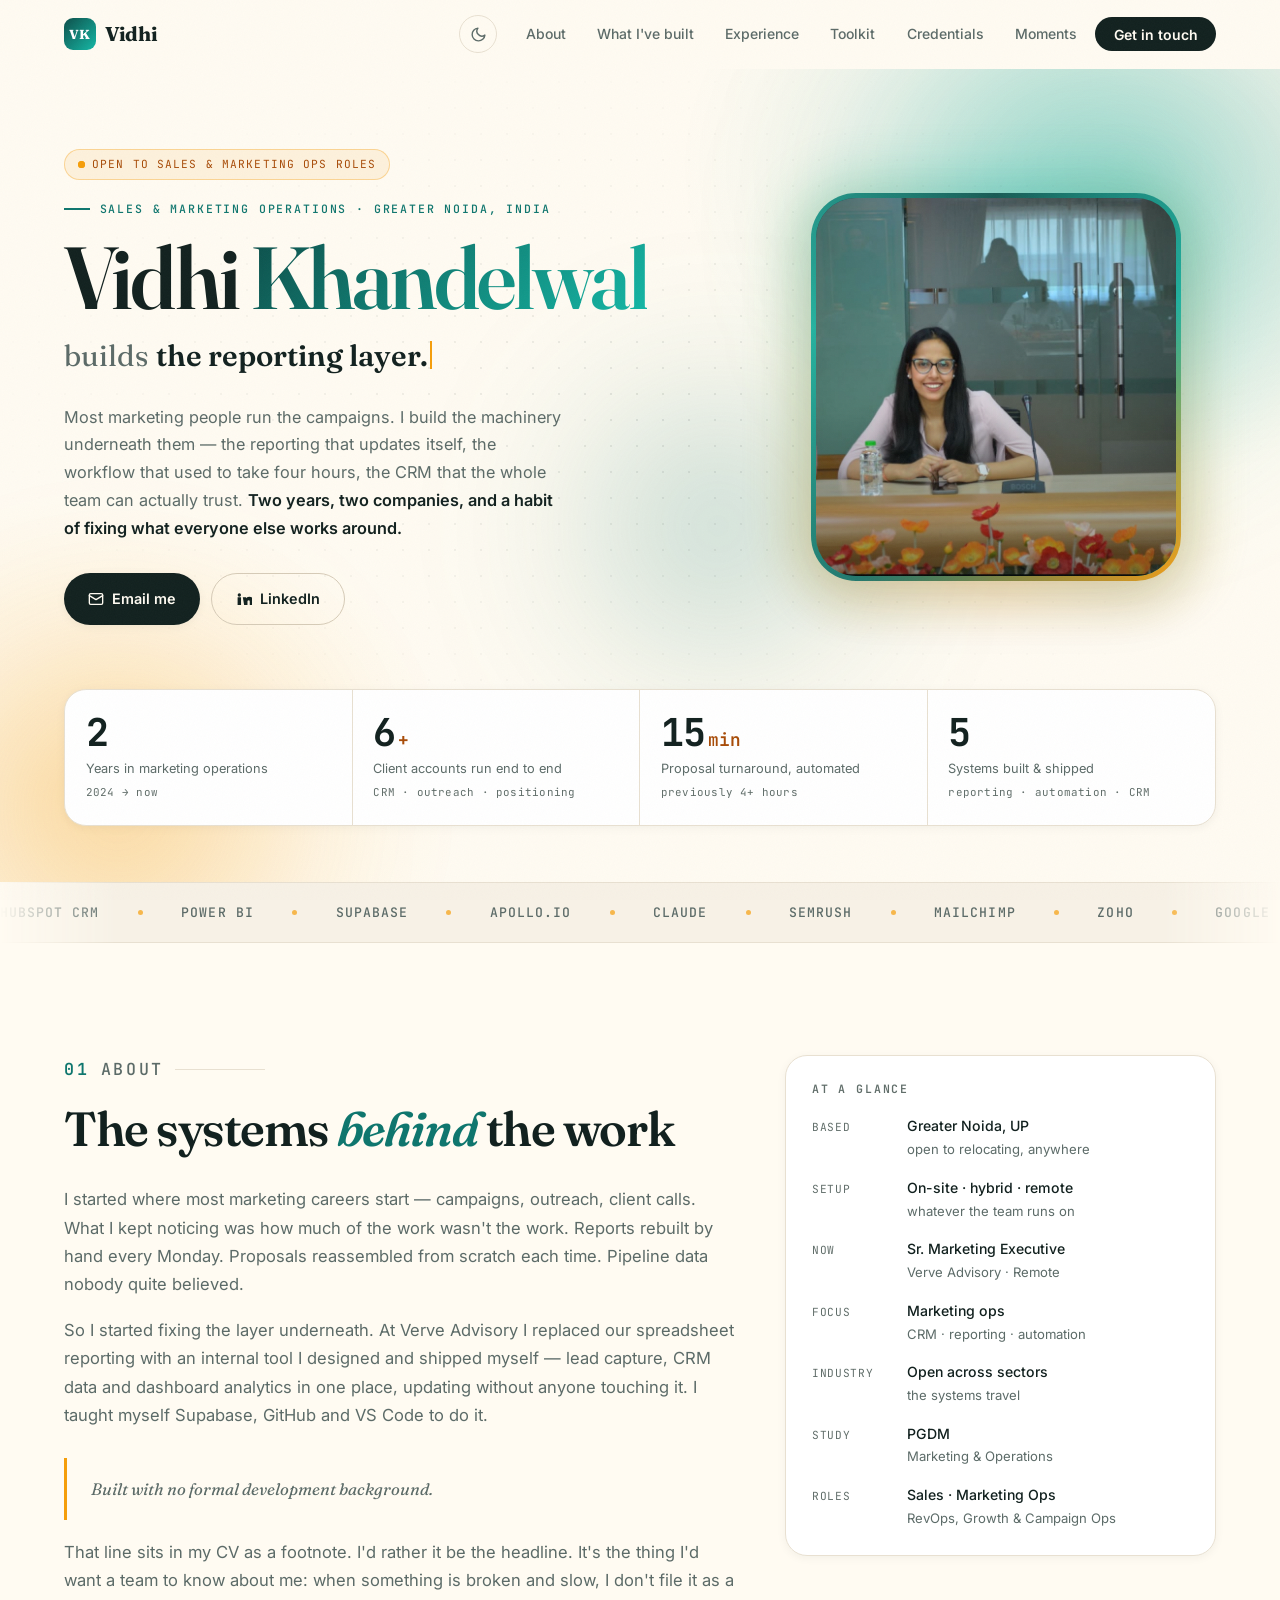
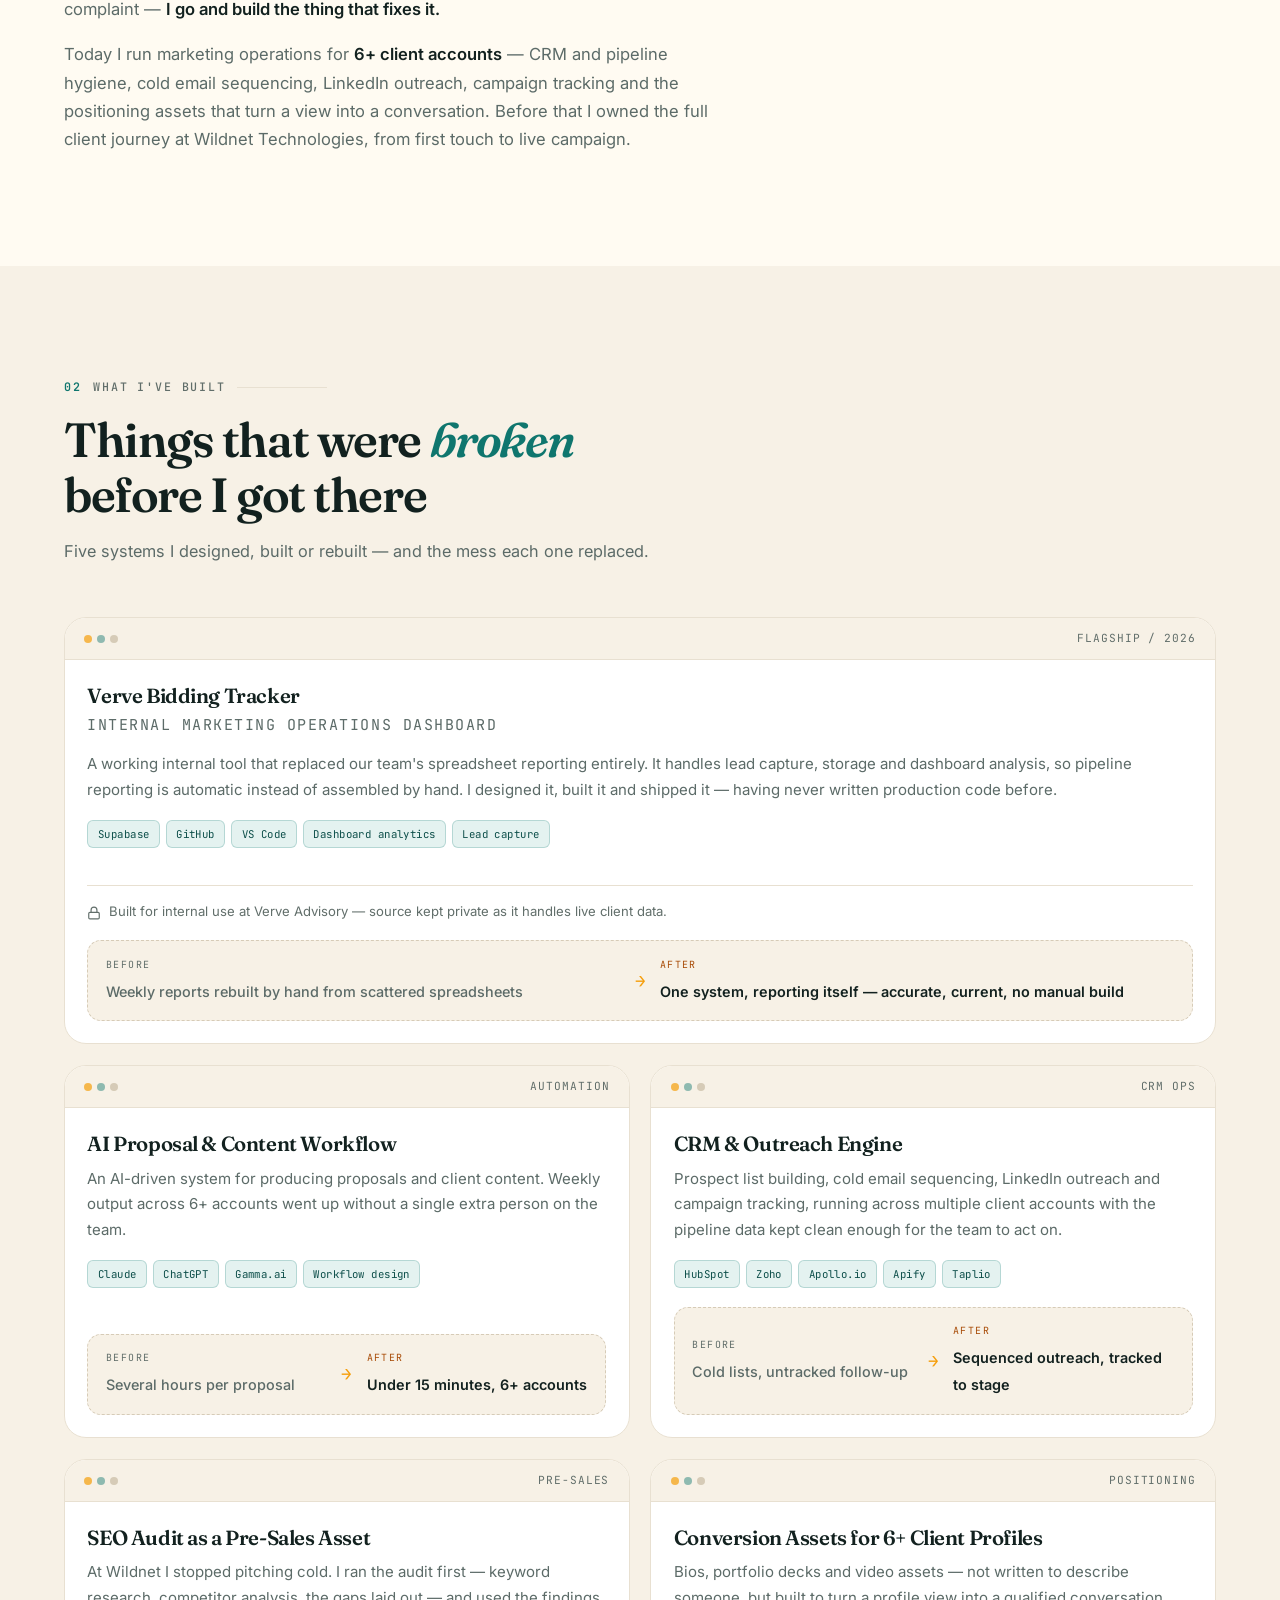
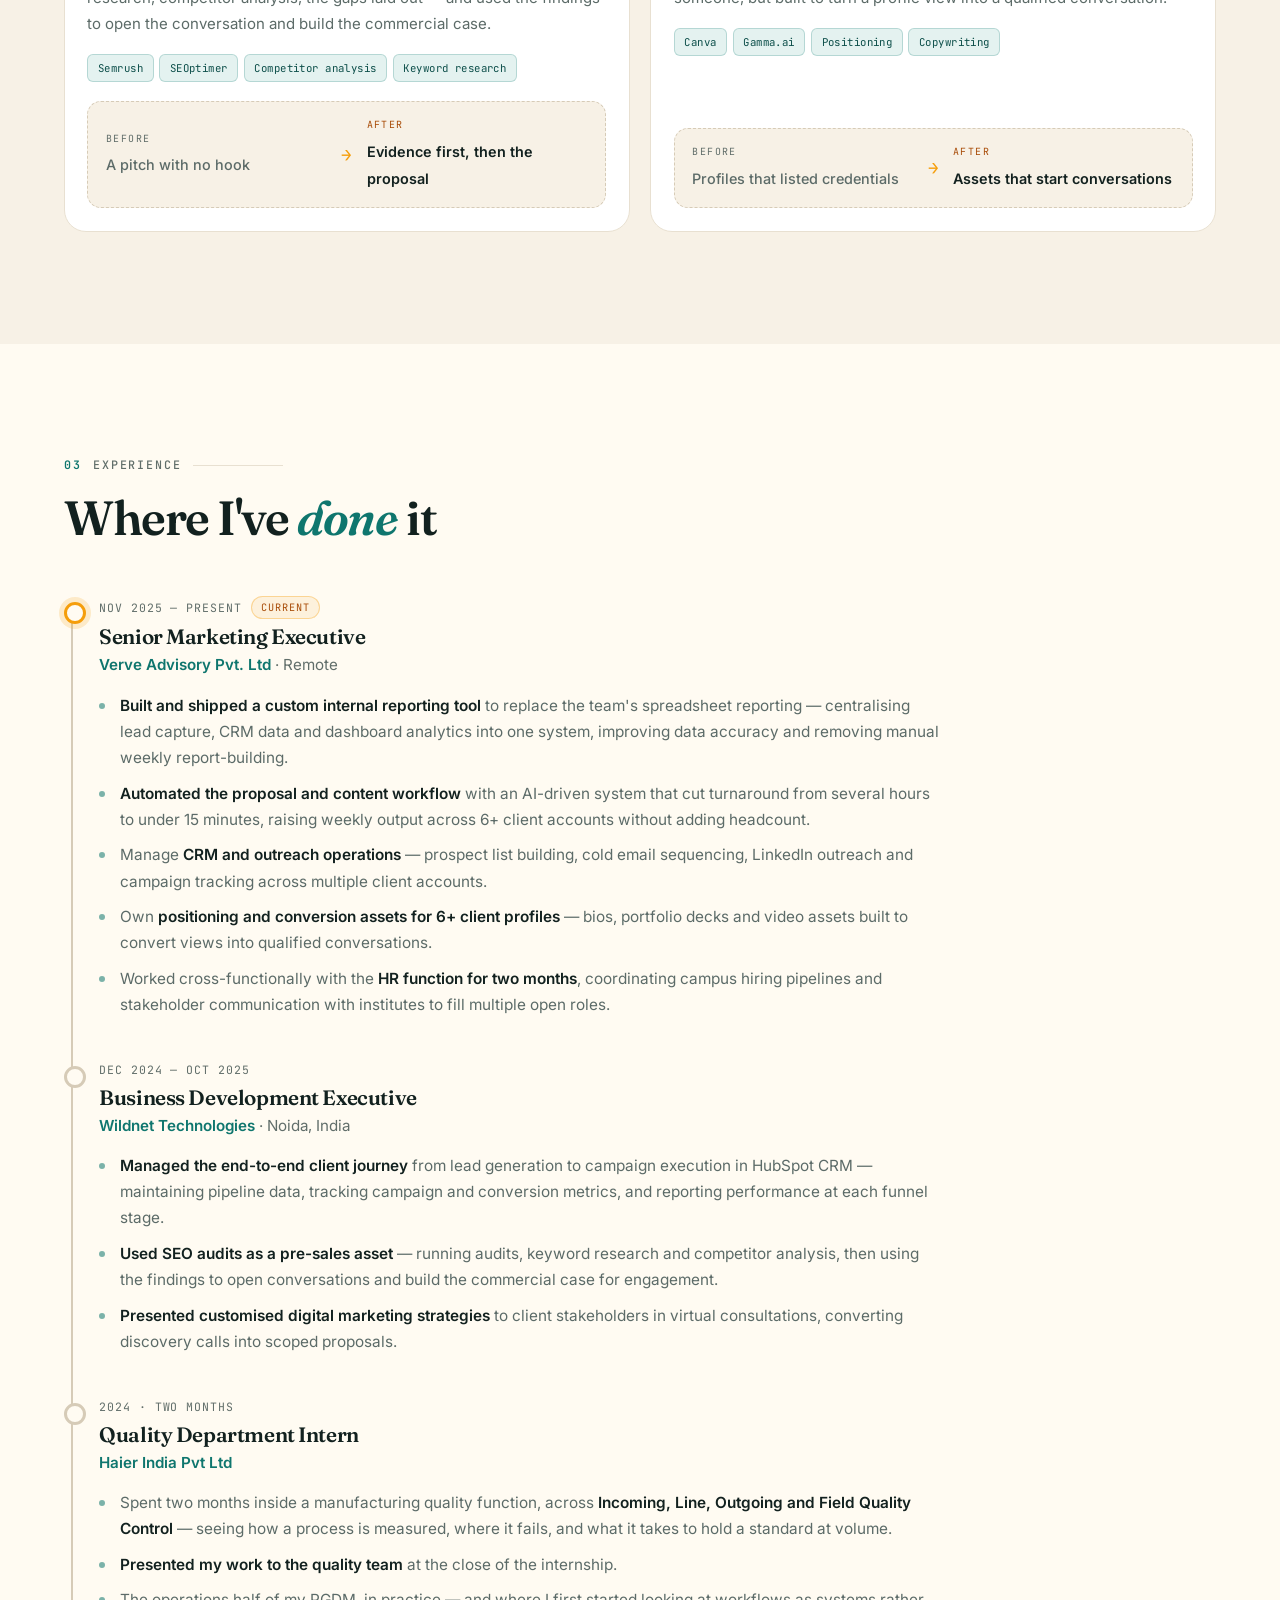
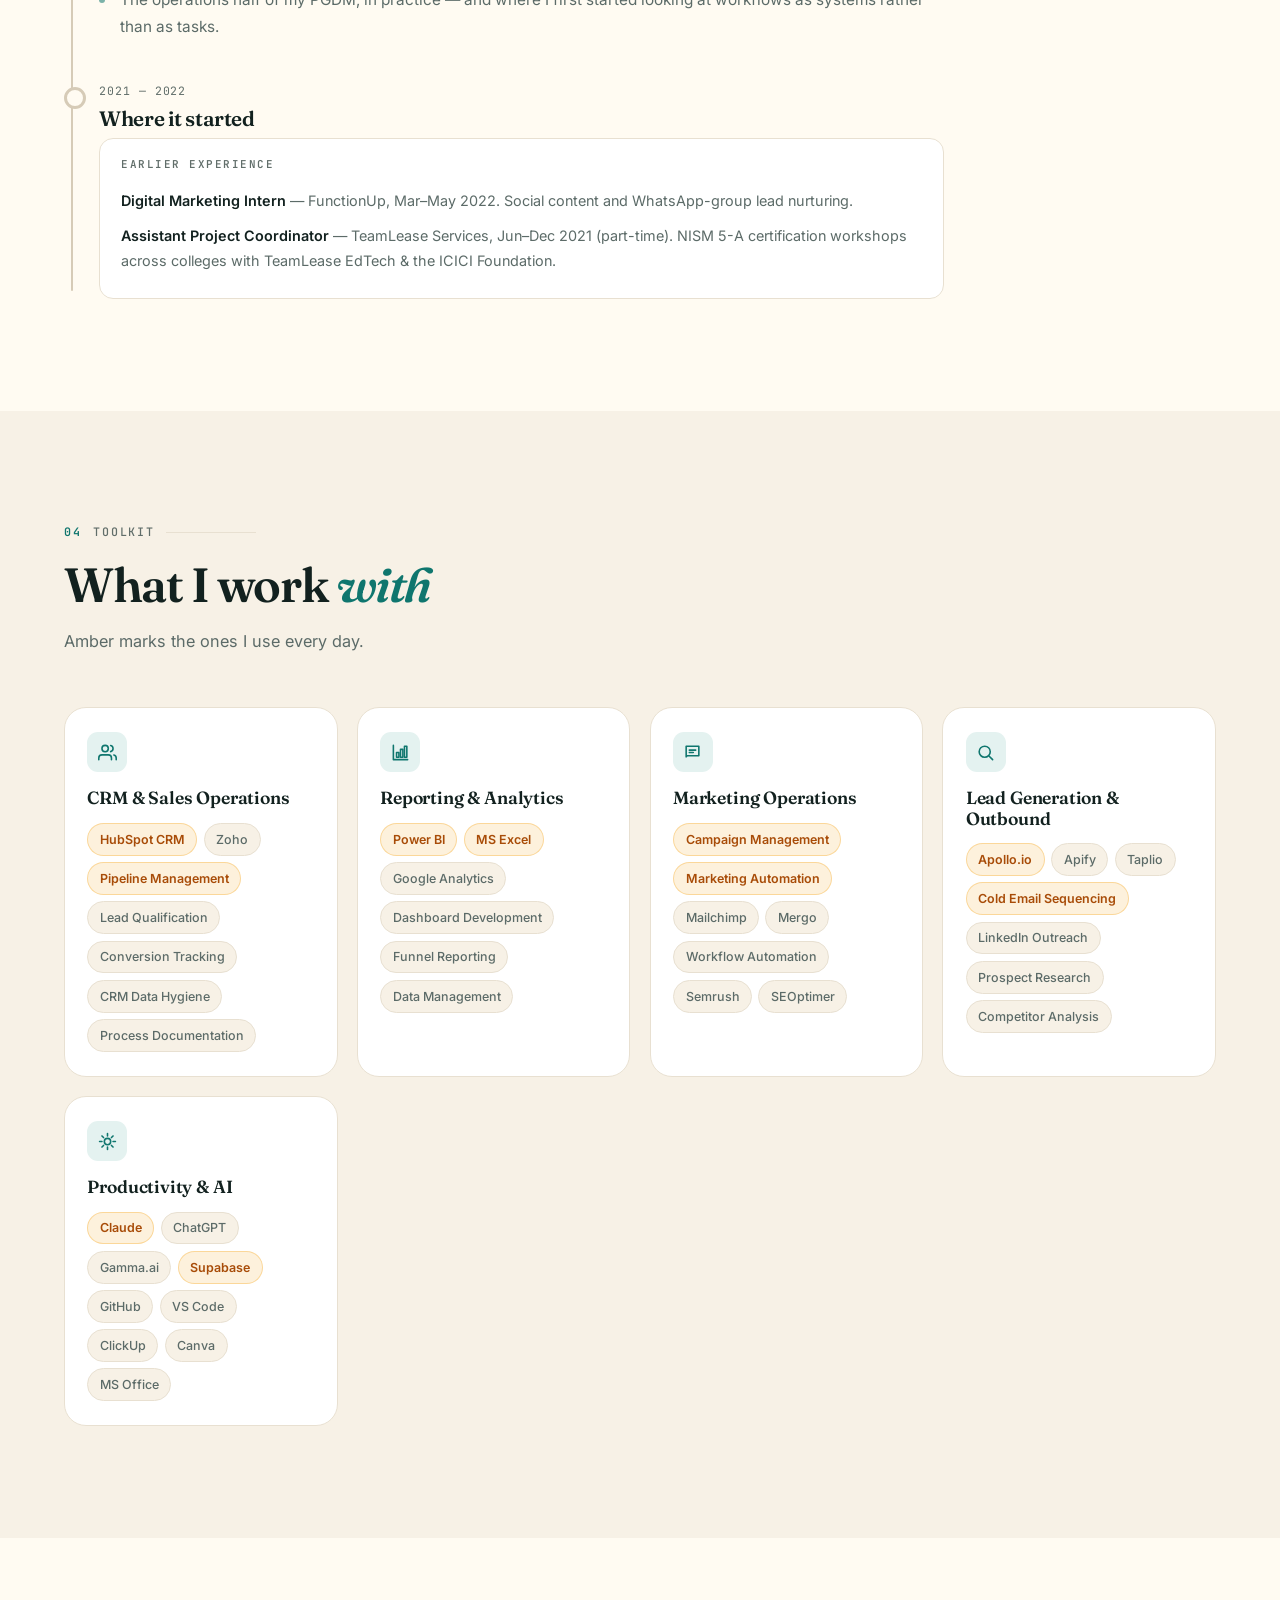
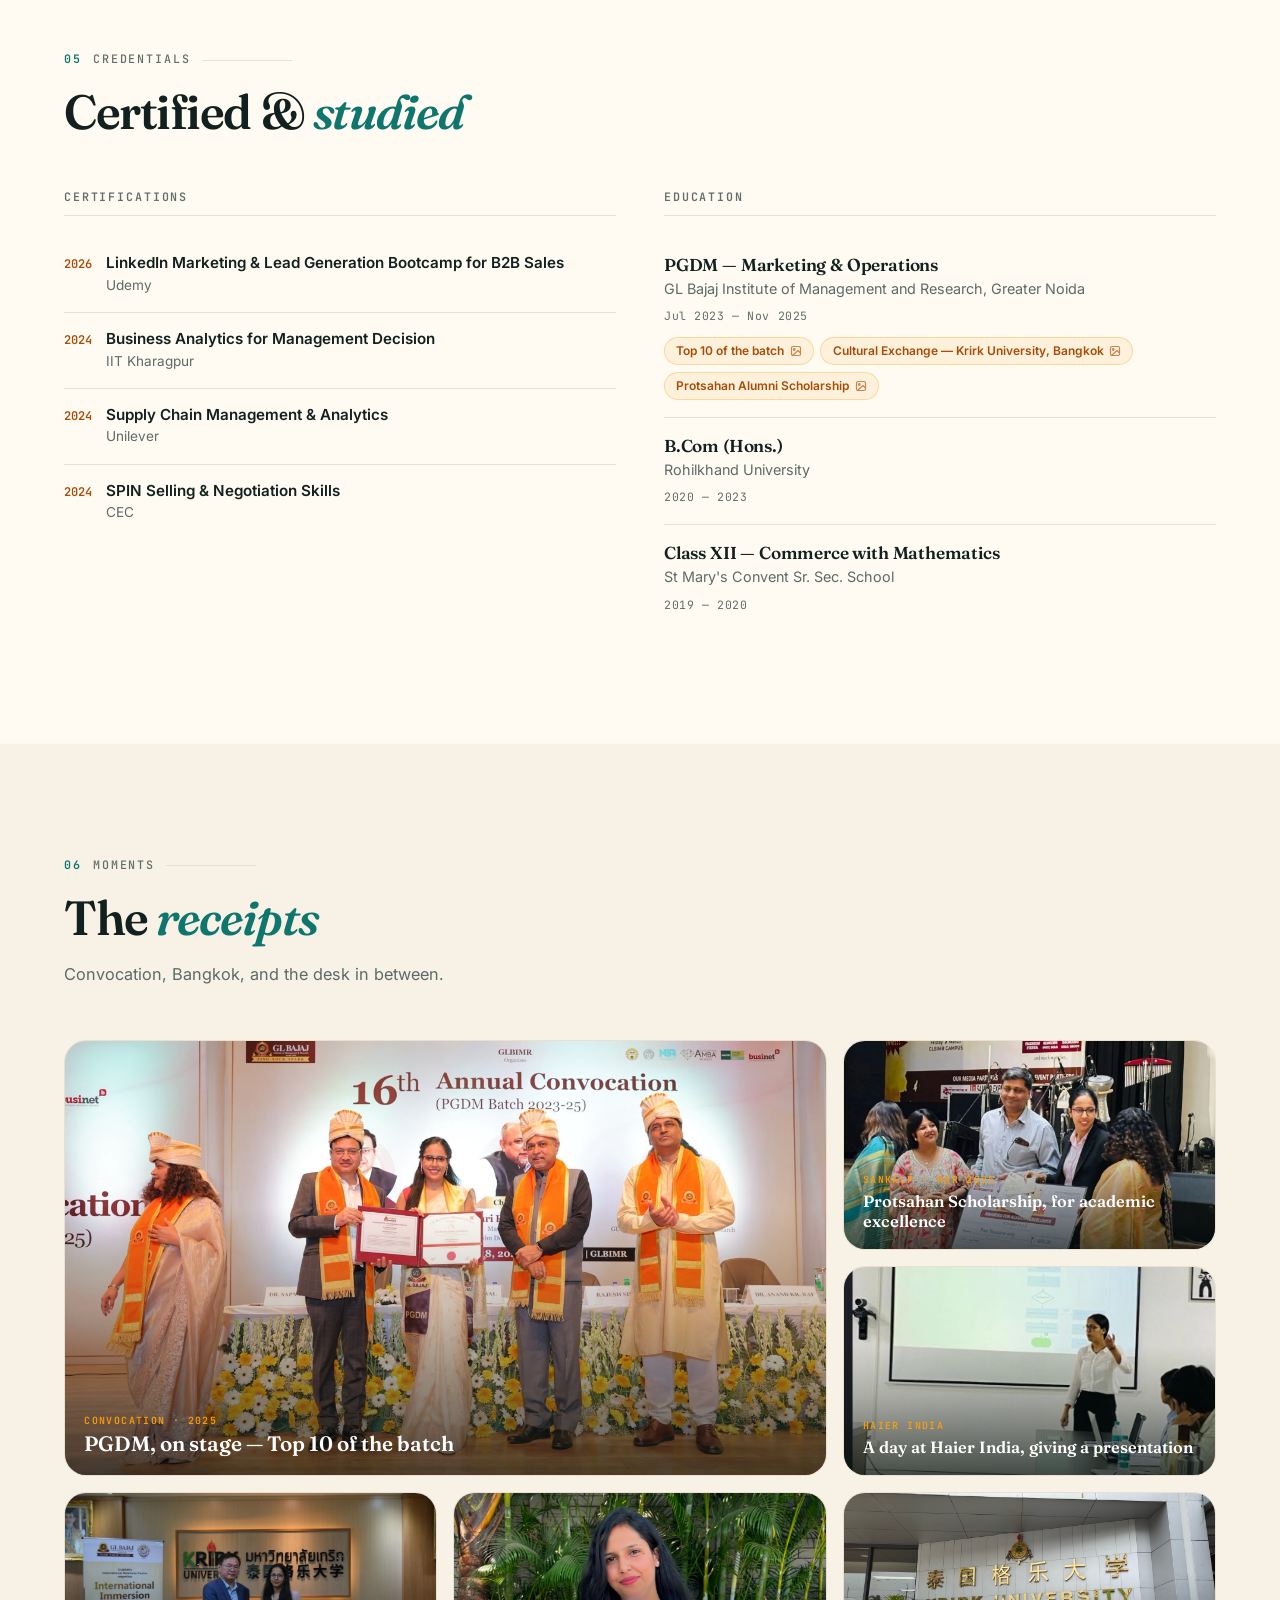
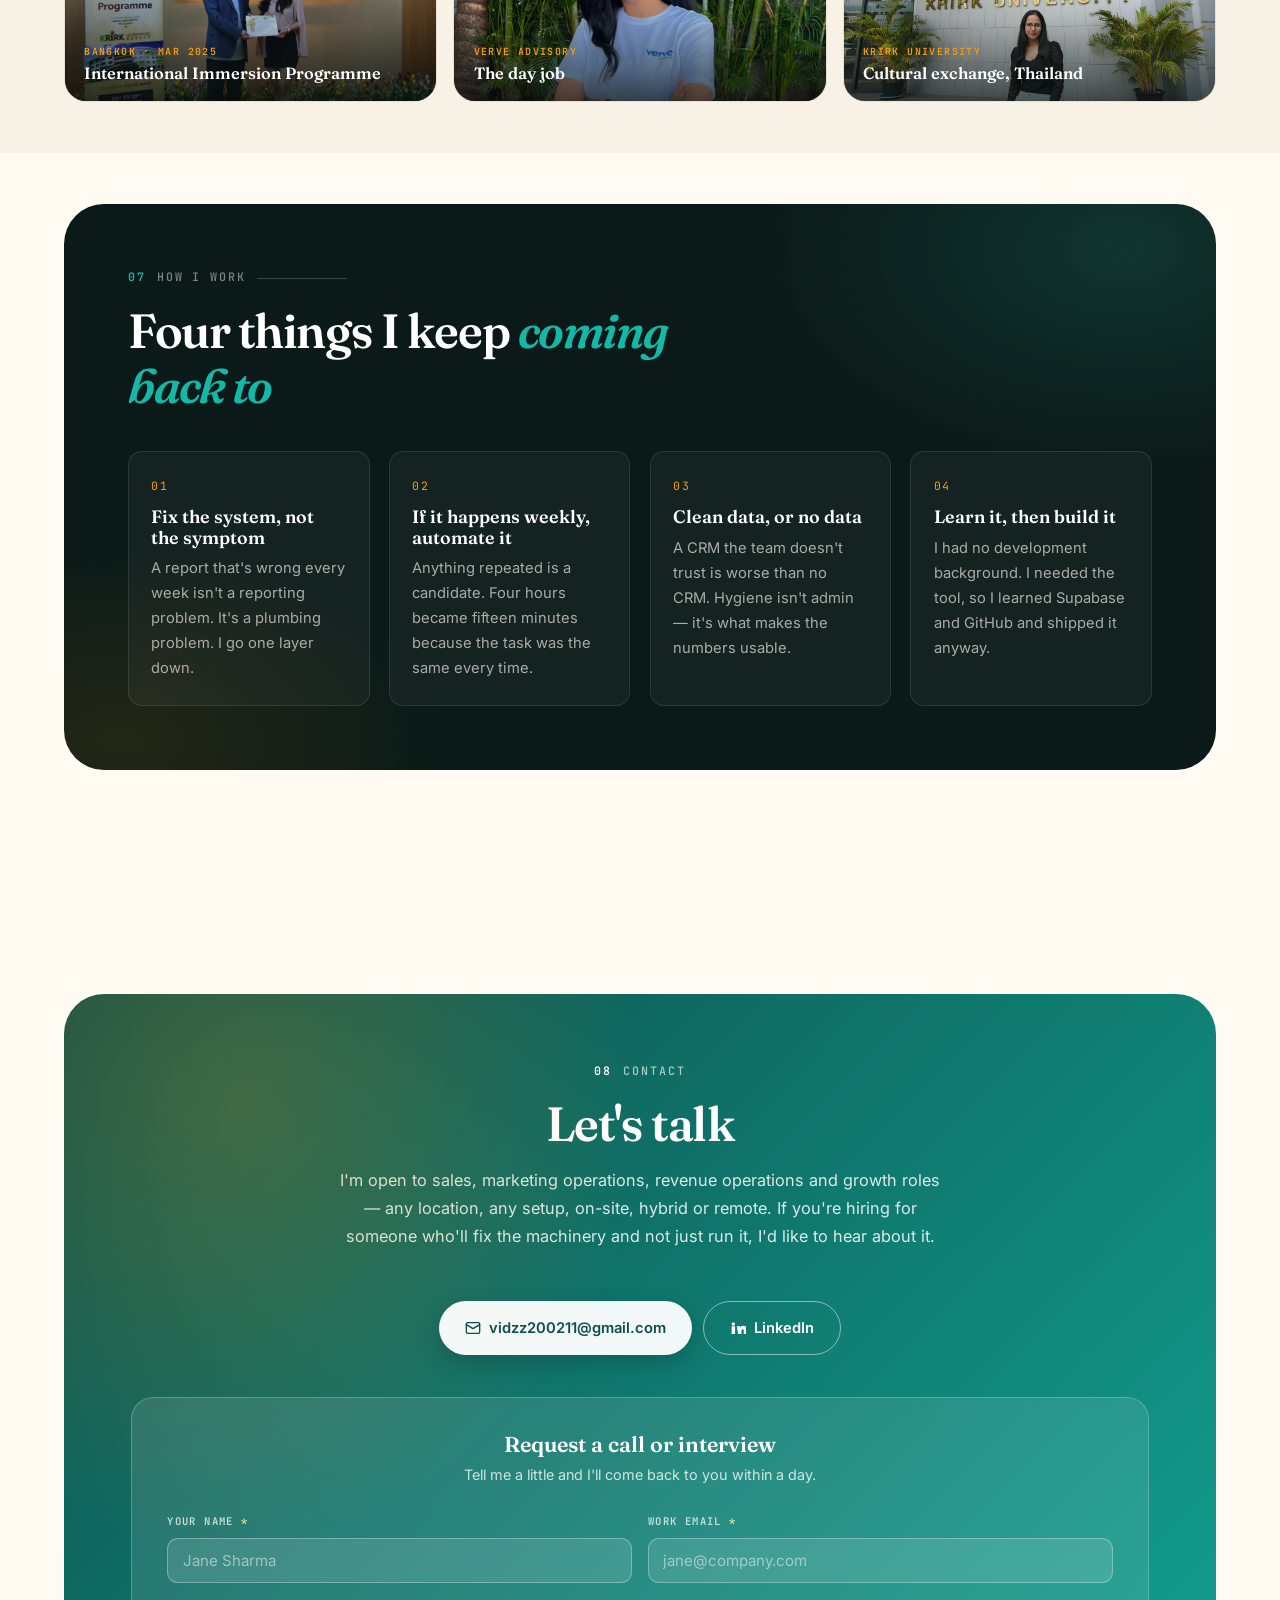
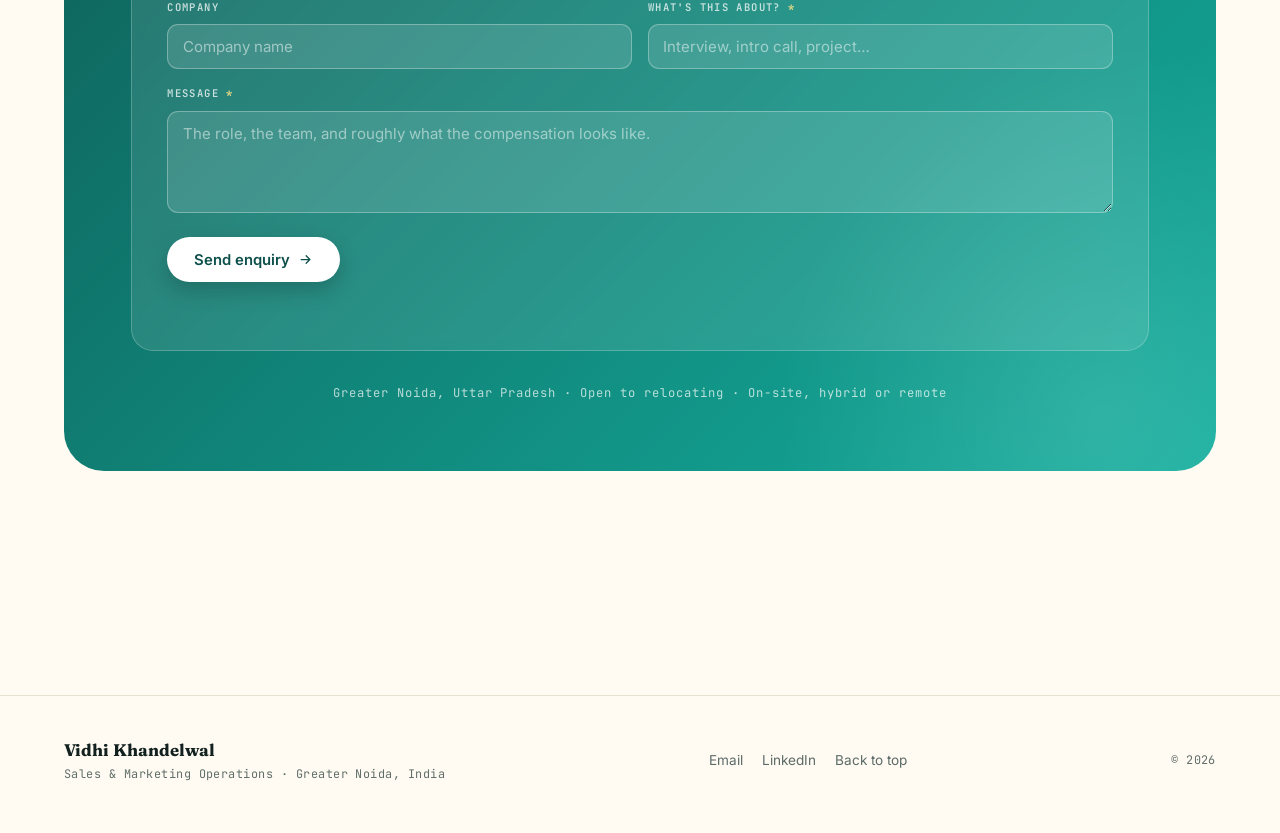
==== portfolio.html @ 78748830 "Add social share card for LinkedIn previews" ====
<!DOCTYPE html>
<html lang="en">
<head>
<meta charset="UTF-8">
<meta name="viewport" content="width=device-width, initial-scale=1.0">
<title>Vidhi Khandelwal — Sales &amp; Marketing Operations</title>
<meta name="description" content="Vidhi Khandelwal — sales and marketing operations professional building the reporting, automation and CRM systems behind B2B revenue teams. Senior Marketing Executive at Verve Advisory.">
<meta name="author" content="Vidhi Khandelwal">

<meta property="og:type" content="profile">
<meta property="og:title" content="Vidhi Khandelwal — Sales &amp; Marketing Operations">
<meta property="og:description" content="I build the systems behind the marketing — reporting infrastructure, workflow automation and CRM operations for B2B teams.">
<meta property="og:image" content="https://digitalprofilevidhikhandelwal.vercel.app/photos/og-image.jpg">
<meta property="og:image:width" content="1200">
<meta property="og:image:height" content="630">
<meta property="og:url" content="https://digitalprofilevidhikhandelwal.vercel.app/portfolio.html">
<meta property="og:site_name" content="Vidhi Khandelwal">
<meta name="twitter:card" content="summary_large_image">

<link rel="icon" href="data:image/svg+xml,%3Csvg xmlns='http://www.w3.org/2000/svg' viewBox='0 0 64 64'%3E%3Cdefs%3E%3ClinearGradient id='g' x1='0' y1='0' x2='1' y2='1'%3E%3Cstop offset='0' stop-color='%230d4f4a'/%3E%3Cstop offset='1' stop-color='%2314b8a6'/%3E%3C/linearGradient%3E%3C/defs%3E%3Crect width='64' height='64' rx='14' fill='url(%23g)'/%3E%3Ctext x='32' y='43' font-family='Georgia,serif' font-size='30' font-weight='bold' fill='white' text-anchor='middle'%3EVK%3C/text%3E%3C/svg%3E">

<link rel="preconnect" href="https://fonts.googleapis.com">
<link rel="preconnect" href="https://fonts.gstatic.com" crossorigin>
<link href="https://fonts.googleapis.com/css2?family=Fraunces:ital,opsz,wght@0,9..144,400;0,9..144,500;0,9..144,600;0,9..144,700;1,9..144,400;1,9..144,600&family=Inter:wght@400;500;600;700&family=JetBrains+Mono:wght@400;500;600;700&display=swap" rel="stylesheet">
<link rel="stylesheet" href="styles.css">

<script type="application/ld+json">
{
  "@context": "https://schema.org",
  "@type": "Person",
  "name": "Vidhi Khandelwal",
  "jobTitle": "Senior Marketing Executive",
  "email": "mailto:vidzz200211@gmail.com",
  "url": "https://www.linkedin.com/in/vidhi-khandelwal-pgdm",
  "sameAs": ["https://www.linkedin.com/in/vidhi-khandelwal-pgdm"],
  "worksFor": { "@type": "Organization", "name": "Verve Advisory Pvt. Ltd" },
  "description": "Marketing operations professional building reporting infrastructure, workflow automation and CRM systems for B2B marketing teams.",
  "address": {
    "@type": "PostalAddress",
    "addressLocality": "Greater Noida",
    "addressRegion": "Uttar Pradesh",
    "addressCountry": "IN"
  },
  "alumniOf": [
    { "@type": "CollegeOrUniversity", "name": "GL Bajaj Institute of Management and Research" },
    { "@type": "CollegeOrUniversity", "name": "Rohilkhand University" }
  ],
  "knowsAbout": ["Sales Operations","Marketing Operations","CRM Management","HubSpot","Pipeline Management","Marketing Automation","Power BI","Lead Generation","B2B Marketing","Campaign Management"]
}
</script>
</head>

<body>

<script>
  /* Set the theme before first paint so there's no flash.
     No saved choice: follow the device, or go dark after sunset. */
  (function () {
    try {
      var t = localStorage.getItem("theme");
      var h = new Date().getHours();
      if (t === "dark" || (!t && (matchMedia("(prefers-color-scheme: dark)").matches || h >= 19 || h < 6))) {
        document.documentElement.classList.add("dark");
      }
    } catch (e) {}
  })();
</script>

<a class="skip-link" href="#main">Skip to content</a>

<div class="loader" id="loader">
  <div class="loader-inner">
    <div class="loader-mark">VK</div>
    <div class="loader-bar"><span></span></div>
  </div>
</div>

<div class="progress" id="progress" aria-hidden="true"></div>

<!-- ============================ NAV ============================ -->
<header class="site-header" id="top">
  <nav class="nav container" aria-label="Main">
    <a href="#top" class="nav-brand">
      <span class="mark">VK</span>
      <span class="name">Vidhi</span>
    </a>

    <button class="theme-toggle" type="button" id="themeToggle" aria-label="Switch colour theme">
      <svg class="icon-moon" viewBox="0 0 24 24" fill="none" stroke="currentColor" stroke-width="2" stroke-linecap="round" stroke-linejoin="round" aria-hidden="true"><path d="M21 12.8A9 9 0 1 1 11.2 3a7 7 0 0 0 9.8 9.8z"/></svg>
      <svg class="icon-sun" viewBox="0 0 24 24" fill="none" stroke="currentColor" stroke-width="2" stroke-linecap="round" aria-hidden="true"><circle cx="12" cy="12" r="4"/><path d="M12 2v2M12 20v2M4.9 4.9l1.4 1.4M17.7 17.7l1.4 1.4M2 12h2M20 12h2M4.9 19.1l1.4-1.4M17.7 6.3l1.4-1.4"/></svg>
    </button>

    <button class="nav-toggle" id="navToggle" aria-label="Toggle menu" aria-expanded="false" aria-controls="navLinks">
      <span></span><span></span><span></span>
    </button>

    <ul class="nav-links" id="navLinks">
      <li><a href="#about">About</a></li>
      <li><a href="#systems">What I've built</a></li>
      <li><a href="#experience">Experience</a></li>
      <li><a href="#toolkit">Toolkit</a></li>
      <li><a href="#proof">Credentials</a></li>
      <li><a href="#moments">Moments</a></li>
      <li><a href="#contact" class="nav-cta">Get in touch</a></li>
    </ul>
  </nav>
</header>

<main id="main">

  <!-- ============================ HERO ============================ -->
  <section class="hero">
    <div class="hero-fx" aria-hidden="true">
      <span class="orb orb-1"></span>
      <span class="orb orb-2"></span>
      <span class="orb orb-3"></span>
    </div>
    <div class="container">
      <div class="hero-grid">

        <div class="hero-text">
          <span class="status-dot"><i></i> Open to sales &amp; marketing ops roles</span>
          <p class="eyebrow">Sales &amp; Marketing Operations · Greater Noida, India</p>

          <h1><span class="w">Vidhi</span> <em class="w">Khandelwal</em></h1>

          <p class="hero-typeline">
            builds <span class="typed" id="typed"></span><span class="caret" aria-hidden="true"></span>
          </p>

          <p class="hero-blurb">
            Most marketing people run the campaigns. I build the machinery underneath them —
            the reporting that updates itself, the workflow that used to take four hours,
            the CRM that the whole team can actually trust. <strong>Two years, two companies,
            and a habit of fixing what everyone else works around.</strong>
          </p>

          <div class="hero-actions">
            <a class="btn btn-primary" href="mailto:vidzz200211@gmail.com">
              <svg viewBox="0 0 24 24" fill="none" stroke="currentColor" stroke-width="2" stroke-linecap="round" stroke-linejoin="round" aria-hidden="true"><rect x="2" y="4" width="20" height="16" rx="2"/><path d="m22 7-10 6L2 7"/></svg>
              Email me
            </a>
            <a class="btn btn-ghost" href="https://www.linkedin.com/in/vidhi-khandelwal-pgdm" target="_blank" rel="noopener">
              <svg viewBox="0 0 24 24" fill="currentColor" aria-hidden="true"><path d="M4.98 3.5a2.5 2.5 0 1 1 0 5 2.5 2.5 0 0 1 0-5zM2.4 21h5.16V9.4H2.4zM10.2 9.4H15v1.6h.07c.67-1.2 2.3-2.46 4.73-2.46 5.06 0 6 3.1 6 7.14V21h-5.15v-4.7c0-1.12-.02-2.56-1.6-2.56-1.6 0-1.85 1.22-1.85 2.48V21H12.2z"/></svg>
              LinkedIn
            </a>
          </div>
        </div>

        <figure class="hero-figure">
          <div class="hero-photo">
            <img src="photos/boardroom.jpg" alt="Vidhi Khandelwal" width="779" height="779" fetchpriority="high">
          </div>


        </figure>

      </div>

      <!-- Metric strip -->
      <div class="metrics reveal">
        <div class="metric">
          <div class="m-val"><span class="count" data-count="2">0</span></div>
          <div class="m-lab">Years in marketing operations</div>
          <div class="m-note">2024 → now</div>
        </div>
        <div class="metric">
          <div class="m-val"><span class="count" data-count="6">0</span><span class="suffix">+</span></div>
          <div class="m-lab">Client accounts run end to end</div>
          <div class="m-note">CRM · outreach · positioning</div>
        </div>
        <div class="metric">
          <div class="m-val"><span class="count" data-count="15">0</span><span class="suffix">min</span></div>
          <div class="m-lab">Proposal turnaround, automated</div>
          <div class="m-note">previously 4+ hours</div>
        </div>
        <div class="metric">
          <div class="m-val"><span class="count" data-count="5">0</span></div>
          <div class="m-lab">Systems built &amp; shipped</div>
          <div class="m-note">reporting · automation · CRM</div>
        </div>
      </div>
    </div>
  </section>


  <!-- ============================ TICKER ============================ -->
  <div class="ticker" aria-hidden="true">
    <div class="ticker-track">
      <span class="ticker-row"><span>HubSpot CRM</span><span>Power BI</span><span>Supabase</span><span>Apollo.io</span><span>Claude</span><span>Semrush</span><span>Mailchimp</span><span>Zoho</span><span>Google Analytics</span><span>GitHub</span><span>ClickUp</span><span>Apify</span><span>Taplio</span><span>Canva</span><span>MS Excel</span><span>VS Code</span><span>Gamma.ai</span><span>SEOptimer</span></span>
      <span class="ticker-row"><span>HubSpot CRM</span><span>Power BI</span><span>Supabase</span><span>Apollo.io</span><span>Claude</span><span>Semrush</span><span>Mailchimp</span><span>Zoho</span><span>Google Analytics</span><span>GitHub</span><span>ClickUp</span><span>Apify</span><span>Taplio</span><span>Canva</span><span>MS Excel</span><span>VS Code</span><span>Gamma.ai</span><span>SEOptimer</span></span>
    </div>
  </div>

  <!-- ============================ 01 ABOUT ============================ -->
  <section class="section" id="about">
    <div class="container">
      <div class="about-grid">

        <div class="about-body reveal">
          <div class="section-head" style="margin-bottom:1.8rem">
            <p class="section-eyebrow"><b>01</b> About</p>
            <h2 class="section-title">The systems <em>behind</em> the work</h2>
          </div>

          <p>
            I started where most marketing careers start — campaigns, outreach, client calls.
            What I kept noticing was how much of the work wasn't the work. Reports rebuilt by
            hand every Monday. Proposals reassembled from scratch each time. Pipeline data
            nobody quite believed.
          </p>

          <p>
            So I started fixing the layer underneath. At Verve Advisory I replaced our
            spreadsheet reporting with an internal tool I designed and shipped myself — lead
            capture, CRM data and dashboard analytics in one place, updating without anyone
            touching it. I taught myself Supabase, GitHub and VS Code to do it.
          </p>

          <p class="pull-quote">
            Built with no formal development background.
          </p>

          <p>
            That line sits in my CV as a footnote. I'd rather it be the headline. It's the
            thing I'd want a team to know about me: when something is broken and slow,
            I don't file it as a complaint — <strong>I go and build the thing that fixes it.</strong>
          </p>

          <p>
            Today I run marketing operations for <strong>6+ client accounts</strong> — CRM and
            pipeline hygiene, cold email sequencing, LinkedIn outreach, campaign tracking and
            the positioning assets that turn a view into a conversation. Before that I owned the
            full client journey at Wildnet Technologies, from first touch to live campaign.
          </p>
        </div>

        <aside class="glance reveal">
          <h3>At a glance</h3>
          <dl>
            <div class="row">
              <dt>Based</dt>
              <dd>Greater Noida, UP<span class="sub">open to relocating, anywhere</span></dd>
            </div>
            <div class="row">
              <dt>Setup</dt>
              <dd>On-site · hybrid · remote<span class="sub">whatever the team runs on</span></dd>
            </div>
            <div class="row">
              <dt>Now</dt>
              <dd>Sr. Marketing Executive<span class="sub">Verve Advisory · Remote</span></dd>
            </div>
            <div class="row">
              <dt>Focus</dt>
              <dd>Marketing ops<span class="sub">CRM · reporting · automation</span></dd>
            </div>
            <div class="row">
              <dt>Industry</dt>
              <dd>Open across sectors<span class="sub">the systems travel</span></dd>
            </div>
            <div class="row">
              <dt>Study</dt>
              <dd>PGDM<span class="sub">Marketing &amp; Operations</span></dd>
            </div>
            <div class="row">
              <dt>Roles</dt>
              <dd>Sales · Marketing Ops<span class="sub">RevOps, Growth &amp; Campaign Ops</span></dd>
            </div>
          </dl>
        </aside>

      </div>
    </div>
  </section>

  <!-- ============================ 02 SYSTEMS ============================ -->
  <section class="section section-alt" id="systems">
    <div class="container">
      <div class="section-head reveal">
        <p class="section-eyebrow"><b>02</b> What I've built</p>
        <h2 class="section-title">Things that were <em>broken</em> before I got there</h2>
        <p class="section-intro">
          Five systems I designed, built or rebuilt — and the mess each one replaced.
        </p>
      </div>

      <div class="systems">

        <article class="system wide reveal">
          <div class="sys-bar">
            <div class="sys-dots"><i></i><i></i><i></i></div>
            <span class="sys-name">flagship / 2026</span>
          </div>
          <div class="sys-body">
            <h3>Verve Bidding Tracker</h3>
            <p class="sys-sub">Internal marketing operations dashboard</p>
            <p>
              A working internal tool that replaced our team's spreadsheet reporting entirely.
              It handles lead capture, storage and dashboard analysis, so pipeline reporting is
              automatic instead of assembled by hand. I designed it, built it and shipped it —
              having never written production code before.
            </p>
            <div class="sys-stack">
              <span>Supabase</span><span>GitHub</span><span>VS Code</span><span>Dashboard analytics</span><span>Lead capture</span>
            </div>

            <!-- Screenshots appear here automatically once you add them to
                 PROJECT_SHOTS in script.js. Nothing renders while it's empty. -->
            <div class="shots" id="projectShots" hidden></div>

            <p class="sys-note">
              <svg viewBox="0 0 24 24" fill="none" stroke="currentColor" stroke-width="2" stroke-linecap="round" stroke-linejoin="round" aria-hidden="true"><rect x="3" y="11" width="18" height="11" rx="2"/><path d="M7 11V7a5 5 0 0 1 10 0v4"/></svg>
              Built for internal use at Verve Advisory — source kept private as it handles live client data.
            </p>
          </div>
          <div class="readout">
            <div class="before">
              <span class="ro-lab">Before</span>
              <span class="ro-val">Weekly reports rebuilt by hand from scattered spreadsheets</span>
            </div>
            <span class="arrow" aria-hidden="true">→</span>
            <div class="after">
              <span class="ro-lab">After</span>
              <span class="ro-val">One system, reporting itself — accurate, current, no manual build</span>
            </div>
          </div>
        </article>

        <article class="system reveal">
          <div class="sys-bar">
            <div class="sys-dots"><i></i><i></i><i></i></div>
            <span class="sys-name">automation</span>
          </div>
          <div class="sys-body">
            <h3>AI Proposal &amp; Content Workflow</h3>
            <p>
              An AI-driven system for producing proposals and client content. Weekly output
              across 6+ accounts went up without a single extra person on the team.
            </p>
            <div class="sys-stack">
              <span>Claude</span><span>ChatGPT</span><span>Gamma.ai</span><span>Workflow design</span>
            </div>
          </div>
          <div class="readout">
            <div class="before">
              <span class="ro-lab">Before</span>
              <span class="ro-val">Several hours per proposal</span>
            </div>
            <span class="arrow" aria-hidden="true">→</span>
            <div class="after">
              <span class="ro-lab">After</span>
              <span class="ro-val">Under 15 minutes, 6+ accounts</span>
            </div>
          </div>
        </article>

        <article class="system reveal">
          <div class="sys-bar">
            <div class="sys-dots"><i></i><i></i><i></i></div>
            <span class="sys-name">crm ops</span>
          </div>
          <div class="sys-body">
            <h3>CRM &amp; Outreach Engine</h3>
            <p>
              Prospect list building, cold email sequencing, LinkedIn outreach and campaign
              tracking, running across multiple client accounts with the pipeline data kept
              clean enough for the team to act on.
            </p>
            <div class="sys-stack">
              <span>HubSpot</span><span>Zoho</span><span>Apollo.io</span><span>Apify</span><span>Taplio</span>
            </div>
          </div>
          <div class="readout">
            <div class="before">
              <span class="ro-lab">Before</span>
              <span class="ro-val">Cold lists, untracked follow-up</span>
            </div>
            <span class="arrow" aria-hidden="true">→</span>
            <div class="after">
              <span class="ro-lab">After</span>
              <span class="ro-val">Sequenced outreach, tracked to stage</span>
            </div>
          </div>
        </article>

        <article class="system reveal">
          <div class="sys-bar">
            <div class="sys-dots"><i></i><i></i><i></i></div>
            <span class="sys-name">pre-sales</span>
          </div>
          <div class="sys-body">
            <h3>SEO Audit as a Pre-Sales Asset</h3>
            <p>
              At Wildnet I stopped pitching cold. I ran the audit first — keyword research,
              competitor analysis, the gaps laid out — and used the findings to open the
              conversation and build the commercial case.
            </p>
            <div class="sys-stack">
              <span>Semrush</span><span>SEOptimer</span><span>Competitor analysis</span><span>Keyword research</span>
            </div>
          </div>
          <div class="readout">
            <div class="before">
              <span class="ro-lab">Before</span>
              <span class="ro-val">A pitch with no hook</span>
            </div>
            <span class="arrow" aria-hidden="true">→</span>
            <div class="after">
              <span class="ro-lab">After</span>
              <span class="ro-val">Evidence first, then the proposal</span>
            </div>
          </div>
        </article>

        <article class="system reveal">
          <div class="sys-bar">
            <div class="sys-dots"><i></i><i></i><i></i></div>
            <span class="sys-name">positioning</span>
          </div>
          <div class="sys-body">
            <h3>Conversion Assets for 6+ Client Profiles</h3>
            <p>
              Bios, portfolio decks and video assets — not written to describe someone, but
              built to turn a profile view into a qualified conversation.
            </p>
            <div class="sys-stack">
              <span>Canva</span><span>Gamma.ai</span><span>Positioning</span><span>Copywriting</span>
            </div>
          </div>
          <div class="readout">
            <div class="before">
              <span class="ro-lab">Before</span>
              <span class="ro-val">Profiles that listed credentials</span>
            </div>
            <span class="arrow" aria-hidden="true">→</span>
            <div class="after">
              <span class="ro-lab">After</span>
              <span class="ro-val">Assets that start conversations</span>
            </div>
          </div>
        </article>

      </div>
    </div>
  </section>

  <!-- ============================ 03 EXPERIENCE ============================ -->
  <section class="section" id="experience">
    <div class="container">
      <div class="section-head reveal">
        <p class="section-eyebrow"><b>03</b> Experience</p>
        <h2 class="section-title">Where I've <em>done</em> it</h2>
      </div>

      <div class="timeline">
        <span class="tl-progress" id="tlProgress" aria-hidden="true"><i class="tl-head"></i></span>

        <article class="tl-item now reveal">
          <p class="tl-when">Nov 2025 — Present <span class="tl-now-chip">Current</span></p>
          <h3>Senior Marketing Executive</h3>
          <p class="tl-org">Verve Advisory Pvt. Ltd <span class="loc">· Remote</span></p>
          <ul class="tl-points">
            <li><strong>Built and shipped a custom internal reporting tool</strong> to replace the team's spreadsheet reporting — centralising lead capture, CRM data and dashboard analytics into one system, improving data accuracy and removing manual weekly report-building.</li>
            <li><strong>Automated the proposal and content workflow</strong> with an AI-driven system that cut turnaround from several hours to under 15 minutes, raising weekly output across 6+ client accounts without adding headcount.</li>
            <li>Manage <strong>CRM and outreach operations</strong> — prospect list building, cold email sequencing, LinkedIn outreach and campaign tracking across multiple client accounts.</li>
            <li>Own <strong>positioning and conversion assets for 6+ client profiles</strong> — bios, portfolio decks and video assets built to convert views into qualified conversations.</li>
            <li>Worked cross-functionally with the <strong>HR function for two months</strong>, coordinating campus hiring pipelines and stakeholder communication with institutes to fill multiple open roles.</li>
          </ul>
        </article>

        <article class="tl-item reveal">
          <p class="tl-when">Dec 2024 — Oct 2025</p>
          <h3>Business Development Executive</h3>
          <p class="tl-org">Wildnet Technologies <span class="loc">· Noida, India</span></p>
          <ul class="tl-points">
            <li><strong>Managed the end-to-end client journey</strong> from lead generation to campaign execution in HubSpot CRM — maintaining pipeline data, tracking campaign and conversion metrics, and reporting performance at each funnel stage.</li>
            <li><strong>Used SEO audits as a pre-sales asset</strong> — running audits, keyword research and competitor analysis, then using the findings to open conversations and build the commercial case for engagement.</li>
            <li><strong>Presented customised digital marketing strategies</strong> to client stakeholders in virtual consultations, converting discovery calls into scoped proposals.</li>
          </ul>
        </article>

        <article class="tl-item reveal">
          <p class="tl-when">2024 · two months</p>
          <h3>Quality Department Intern</h3>
          <p class="tl-org">Haier India Pvt Ltd</p>
          <ul class="tl-points">
            <li>Spent two months inside a manufacturing quality function, across <strong>Incoming, Line, Outgoing and Field Quality Control</strong> — seeing how a process is measured, where it fails, and what it takes to hold a standard at volume.</li>
            <li><strong>Presented my work to the quality team</strong> at the close of the internship.</li>
            <li>The operations half of my PGDM, in practice — and where I first started looking at workflows as systems rather than as tasks.</li>
          </ul>
        </article>

        <article class="tl-item reveal">
          <p class="tl-when">2021 — 2022</p>
          <h3>Where it started</h3>
          <div class="tl-early">
            <h4>Earlier experience</h4>
            <ul>
              <li><strong>Digital Marketing Intern</strong> — FunctionUp, Mar–May 2022. Social content and WhatsApp-group lead nurturing.</li>
              <li><strong>Assistant Project Coordinator</strong> — TeamLease Services, Jun–Dec 2021 (part-time). NISM 5-A certification workshops across colleges with TeamLease EdTech &amp; the ICICI Foundation.</li>
            </ul>
          </div>
        </article>

      </div>
    </div>
  </section>

  <!-- ============================ 04 TOOLKIT ============================ -->
  <section class="section section-alt" id="toolkit">
    <div class="container">
      <div class="section-head reveal">
        <p class="section-eyebrow"><b>04</b> Toolkit</p>
        <h2 class="section-title">What I work <em>with</em></h2>
        <p class="section-intro">
          Amber marks the ones I use every day.
        </p>
      </div>

      <div class="toolkit">

        <div class="tool-card reveal">
          <div class="tool-icon">
            <svg viewBox="0 0 24 24" fill="none" stroke="currentColor" stroke-width="2" stroke-linecap="round" stroke-linejoin="round" aria-hidden="true"><path d="M17 21v-2a4 4 0 0 0-4-4H5a4 4 0 0 0-4 4v2"/><circle cx="9" cy="7" r="4"/><path d="M23 21v-2a4 4 0 0 0-3-3.87M16 3.13a4 4 0 0 1 0 7.75"/></svg>
          </div>
          <h3>CRM &amp; Sales Operations</h3>
          <div class="tags">
            <span class="tag hot">HubSpot CRM</span>
            <span class="tag">Zoho</span>
            <span class="tag hot">Pipeline Management</span>
            <span class="tag">Lead Qualification</span>
            <span class="tag">Conversion Tracking</span>
            <span class="tag">CRM Data Hygiene</span>
            <span class="tag">Process Documentation</span>
          </div>
        </div>

        <div class="tool-card reveal">
          <div class="tool-icon">
            <svg viewBox="0 0 24 24" fill="none" stroke="currentColor" stroke-width="2" stroke-linecap="round" stroke-linejoin="round" aria-hidden="true"><path d="M3 3v18h18"/><rect x="7" y="12" width="3" height="6"/><rect x="12" y="8" width="3" height="10"/><rect x="17" y="4" width="3" height="14"/></svg>
          </div>
          <h3>Reporting &amp; Analytics</h3>
          <div class="tags">
            <span class="tag hot">Power BI</span>
            <span class="tag hot">MS Excel</span>
            <span class="tag">Google Analytics</span>
            <span class="tag">Dashboard Development</span>
            <span class="tag">Funnel Reporting</span>
            <span class="tag">Data Management</span>
          </div>
        </div>

        <div class="tool-card reveal">
          <div class="tool-icon">
            <svg viewBox="0 0 24 24" fill="none" stroke="currentColor" stroke-width="2" stroke-linecap="round" stroke-linejoin="round" aria-hidden="true"><path d="M4 4h16v12H5.2L4 17.5z"/><path d="M8 9h8M8 12h5"/></svg>
          </div>
          <h3>Marketing Operations</h3>
          <div class="tags">
            <span class="tag hot">Campaign Management</span>
            <span class="tag hot">Marketing Automation</span>
            <span class="tag">Mailchimp</span>
            <span class="tag">Mergo</span>
            <span class="tag">Workflow Automation</span>
            <span class="tag">Semrush</span>
            <span class="tag">SEOptimer</span>
          </div>
        </div>

        <div class="tool-card reveal">
          <div class="tool-icon">
            <svg viewBox="0 0 24 24" fill="none" stroke="currentColor" stroke-width="2" stroke-linecap="round" stroke-linejoin="round" aria-hidden="true"><circle cx="11" cy="11" r="7"/><path d="m21 21-4.3-4.3"/></svg>
          </div>
          <h3>Lead Generation &amp; Outbound</h3>
          <div class="tags">
            <span class="tag hot">Apollo.io</span>
            <span class="tag">Apify</span>
            <span class="tag">Taplio</span>
            <span class="tag hot">Cold Email Sequencing</span>
            <span class="tag">LinkedIn Outreach</span>
            <span class="tag">Prospect Research</span>
            <span class="tag">Competitor Analysis</span>
          </div>
        </div>

        <div class="tool-card reveal">
          <div class="tool-icon">
            <svg viewBox="0 0 24 24" fill="none" stroke="currentColor" stroke-width="2" stroke-linecap="round" stroke-linejoin="round" aria-hidden="true"><path d="M12 2v3M12 19v3M2 12h3M19 12h3M5 5l2 2M17 17l2 2M19 5l-2 2M7 17l-2 2"/><circle cx="12" cy="12" r="4"/></svg>
          </div>
          <h3>Productivity &amp; AI</h3>
          <div class="tags">
            <span class="tag hot">Claude</span>
            <span class="tag">ChatGPT</span>
            <span class="tag">Gamma.ai</span>
            <span class="tag hot">Supabase</span>
            <span class="tag">GitHub</span>
            <span class="tag">VS Code</span>
            <span class="tag">ClickUp</span>
            <span class="tag">Canva</span>
            <span class="tag">MS Office</span>
          </div>
        </div>

      </div>
    </div>
  </section>

  <!-- ============================ 05 PROOF ============================ -->
  <section class="section" id="proof">
    <div class="container">
      <div class="section-head reveal">
        <p class="section-eyebrow"><b>05</b> Credentials</p>
        <h2 class="section-title">Certified &amp; <em>studied</em></h2>
      </div>

      <div class="proof-grid">

        <div class="proof-col reveal">
          <h3>Certifications</h3>

          <div class="cert" data-cert="udemy-b2b">
            <span class="c-year">2026</span>
            <div>
              <div class="c-name">LinkedIn Marketing &amp; Lead Generation Bootcamp for B2B Sales</div>
              <div class="c-by">Udemy</div>
            </div>
          </div>

          <div class="cert" data-cert="iitkgp-analytics">
            <span class="c-year">2024</span>
            <div>
              <div class="c-name">Business Analytics for Management Decision</div>
              <div class="c-by">IIT Kharagpur</div>
            </div>
          </div>

          <div class="cert" data-cert="unilever-scm">
            <span class="c-year">2024</span>
            <div>
              <div class="c-name">Supply Chain Management &amp; Analytics</div>
              <div class="c-by">Unilever</div>
            </div>
          </div>

          <div class="cert" data-cert="cec-spin">
            <span class="c-year">2024</span>
            <div>
              <div class="c-name">SPIN Selling &amp; Negotiation Skills</div>
              <div class="c-by">CEC</div>
            </div>
          </div>
        </div>

        <div class="proof-col reveal">
          <h3>Education</h3>

          <div class="edu">
            <h4>PGDM — Marketing &amp; Operations</h4>
            <p class="e-where">GL Bajaj Institute of Management and Research, Greater Noida</p>
            <p class="e-when">Jul 2023 — Nov 2025</p>
            <div class="e-honours">
              <button type="button" class="honour proof" data-src="photos/convocation.jpg"
                      data-title="Receiving my PGDM at the 16th Annual Convocation — GL Bajaj Institute of Management and Research, Batch 2023–25">
                Top 10 of the batch
              </button>
              <button type="button" class="honour proof" data-src="photos/krirk-certificate.jpg"
                      data-title="International Immersion Programme certificate — Krirk University, Bangkok, March 2025">
                Cultural Exchange — Krirk University, Bangkok
              </button>
              <button type="button" class="honour proof" data-src="photos/scholarship.jpg"
                      data-title="Protsahan Scholarship Program — awarded for academic excellence, presented at Sankalp 2025, GLBIMR campus">
                Protsahan Alumni Scholarship
              </button>
            </div>
          </div>

          <div class="edu">
            <h4>B.Com (Hons.)</h4>
            <p class="e-where">Rohilkhand University</p>
            <p class="e-when">2020 — 2023</p>
          </div>

          <div class="edu">
            <h4>Class XII — Commerce with Mathematics</h4>
            <p class="e-where">St Mary's Convent Sr. Sec. School</p>
            <p class="e-when">2019 — 2020</p>
          </div>

        </div>
      </div>
    </div>
  </section>

  <!-- ============================ 06 MOMENTS ============================ -->
  <section class="section section-alt" id="moments">
    <div class="container">
      <div class="section-head reveal">
        <p class="section-eyebrow"><b>06</b> Moments</p>
        <h2 class="section-title">The <em>receipts</em></h2>
        <p class="section-intro">
          Convocation, Bangkok, and the desk in between.
        </p>
      </div>

      <div class="gallery reveal" id="gallery">

        <button class="g-item g-focus-c" type="button" data-src="photos/convocation.jpg"
                data-title="Receiving my PGDM at the 16th Annual Convocation — GL Bajaj Institute of Management and Research, Batch 2023–25">
          <img src="photos/convocation.jpg" alt="Vidhi Khandelwal receiving her PGDM on stage at the GL Bajaj 16th Annual Convocation" loading="lazy">
          <span class="g-zoom"><svg viewBox="0 0 24 24" fill="none" stroke="currentColor" stroke-width="2" stroke-linecap="round" stroke-linejoin="round" aria-hidden="true"><circle cx="11" cy="11" r="7"/><path d="m21 21-4.3-4.3M11 8v6M8 11h6"/></svg></span>
          <span class="g-cap">
            <span class="g-tag">Convocation · 2025</span>
            <span class="g-title">PGDM, on stage — Top 10 of the batch</span>
          </span>
        </button>

        <button class="g-item g-focus-c" type="button" data-src="photos/scholarship.jpg"
                data-title="Protsahan Scholarship Program — awarded for academic excellence, presented at Sankalp 2025, GLBIMR campus">
          <img src="photos/scholarship.jpg" alt="Vidhi Khandelwal receiving the Protsahan scholarship cheque at Sankalp 2025" loading="lazy">
          <span class="g-zoom"><svg viewBox="0 0 24 24" fill="none" stroke="currentColor" stroke-width="2" stroke-linecap="round" stroke-linejoin="round" aria-hidden="true"><circle cx="11" cy="11" r="7"/><path d="m21 21-4.3-4.3M11 8v6M8 11h6"/></svg></span>
          <span class="g-cap">
            <span class="g-tag">Sankalp · Mar 2025</span>
            <span class="g-title">Protsahan Scholarship, for academic excellence</span>
          </span>
        </button>

        <button class="g-item g-focus-c" type="button" data-src="photos/haier-presenting.jpg"
                data-title="A day at Haier India — presenting to the quality team during my internship">
          <img src="photos/haier-presenting.jpg" alt="Vidhi Khandelwal giving a presentation to colleagues at Haier India" loading="lazy">
          <span class="g-zoom"><svg viewBox="0 0 24 24" fill="none" stroke="currentColor" stroke-width="2" stroke-linecap="round" stroke-linejoin="round" aria-hidden="true"><circle cx="11" cy="11" r="7"/><path d="m21 21-4.3-4.3M11 8v6M8 11h6"/></svg></span>
          <span class="g-cap">
            <span class="g-tag">Haier India</span>
            <span class="g-title">A day at Haier India, giving a presentation</span>
          </span>
        </button>

        <button class="g-item g-focus-r" type="button" data-src="photos/krirk-certificate.jpg"
                data-title="International Immersion Programme certificate — Krirk University, Bangkok, March 2025">
          <img src="photos/krirk-certificate.jpg" alt="Vidhi Khandelwal receiving her International Immersion Programme certificate at Krirk University, Bangkok" loading="lazy">
          <span class="g-zoom"><svg viewBox="0 0 24 24" fill="none" stroke="currentColor" stroke-width="2" stroke-linecap="round" stroke-linejoin="round" aria-hidden="true"><circle cx="11" cy="11" r="7"/><path d="m21 21-4.3-4.3M11 8v6M8 11h6"/></svg></span>
          <span class="g-cap">
            <span class="g-tag">Bangkok · Mar 2025</span>
            <span class="g-title">International Immersion Programme</span>
          </span>
        </button>

        <button class="g-item g-focus-t" type="button" data-src="photos/verve-portrait.jpg"
                data-title="Verve Advisory — where I run marketing operations for 6+ client accounts">
          <img src="photos/verve-portrait.jpg" alt="Vidhi Khandelwal wearing a Verve Advisory t-shirt" loading="lazy">
          <span class="g-zoom"><svg viewBox="0 0 24 24" fill="none" stroke="currentColor" stroke-width="2" stroke-linecap="round" stroke-linejoin="round" aria-hidden="true"><circle cx="11" cy="11" r="7"/><path d="m21 21-4.3-4.3M11 8v6M8 11h6"/></svg></span>
          <span class="g-cap">
            <span class="g-tag">Verve Advisory</span>
            <span class="g-title">The day job</span>
          </span>
        </button>

        <button class="g-item g-focus-c" type="button" data-src="photos/krirk-campus.jpg"
                data-title="Krirk University, Bangkok — a week-long cultural exchange and immersion programme">
          <img src="photos/krirk-campus.jpg" alt="Vidhi Khandelwal outside Krirk University, Bangkok" loading="lazy">
          <span class="g-zoom"><svg viewBox="0 0 24 24" fill="none" stroke="currentColor" stroke-width="2" stroke-linecap="round" stroke-linejoin="round" aria-hidden="true"><circle cx="11" cy="11" r="7"/><path d="m21 21-4.3-4.3M11 8v6M8 11h6"/></svg></span>
          <span class="g-cap">
            <span class="g-tag">Krirk University</span>
            <span class="g-title">Cultural exchange, Thailand</span>
          </span>
        </button>

      </div>
    </div>
  </section>

  <!-- ============================ 07 HOW I WORK ============================ -->
  <section class="section" id="approach">
    <div class="container">
      <div class="panel-dark reveal">
        <div class="section-head" style="margin-bottom:0">
          <p class="section-eyebrow"><b>07</b> How I work</p>
          <h2 class="section-title">Four things I keep <em>coming back to</em></h2>
        </div>

        <div class="principles">
          <div class="principle">
            <div class="p-num">01</div>
            <h3>Fix the system, not the symptom</h3>
            <p>A report that's wrong every week isn't a reporting problem. It's a plumbing problem. I go one layer down.</p>
          </div>
          <div class="principle">
            <div class="p-num">02</div>
            <h3>If it happens weekly, automate it</h3>
            <p>Anything repeated is a candidate. Four hours became fifteen minutes because the task was the same every time.</p>
          </div>
          <div class="principle">
            <div class="p-num">03</div>
            <h3>Clean data, or no data</h3>
            <p>A CRM the team doesn't trust is worse than no CRM. Hygiene isn't admin — it's what makes the numbers usable.</p>
          </div>
          <div class="principle">
            <div class="p-num">04</div>
            <h3>Learn it, then build it</h3>
            <p>I had no development background. I needed the tool, so I learned Supabase and GitHub and shipped it anyway.</p>
          </div>
        </div>
      </div>
    </div>
  </section>

  <!-- ============================ 07 CONTACT ============================ -->
  <section class="section" id="contact">
    <div class="container">
      <div class="contact-panel reveal">
        <div class="section-head">
          <p class="section-eyebrow"><b>08</b> Contact</p>
          <h2 class="section-title">Let's talk</h2>
          <p class="section-intro">
            I'm open to sales, marketing operations, revenue operations and growth roles —
            any location, any setup, on-site, hybrid or remote. If you're hiring for
            someone who'll fix the machinery and not just run it, I'd like to hear about it.
          </p>
        </div>

        <div class="contact-links">
          <a class="c-btn" href="mailto:vidzz200211@gmail.com">
            <svg viewBox="0 0 24 24" fill="none" stroke="currentColor" stroke-width="2" stroke-linecap="round" stroke-linejoin="round" aria-hidden="true"><rect x="2" y="4" width="20" height="16" rx="2"/><path d="m22 7-10 6L2 7"/></svg>
            vidzz200211@gmail.com
          </a>
          <a class="c-btn outline" href="https://www.linkedin.com/in/vidhi-khandelwal-pgdm" target="_blank" rel="noopener">
            <svg viewBox="0 0 24 24" fill="currentColor" aria-hidden="true"><path d="M4.98 3.5a2.5 2.5 0 1 1 0 5 2.5 2.5 0 0 1 0-5zM2.4 21h5.16V9.4H2.4zM10.2 9.4H15v1.6h.07c.67-1.2 2.3-2.46 4.73-2.46 5.06 0 6 3.1 6 7.14V21h-5.15v-4.7c0-1.12-.02-2.56-1.6-2.56-1.6 0-1.85 1.22-1.85 2.48V21H12.2z"/></svg>
            LinkedIn
          </a>
        </div>

        <!-- ===== Enquiry form ===== -->
        <div class="enquiry">
          <div class="enq-head">
            <h3>Request a call or interview</h3>
            <p>Tell me a little and I'll come back to you within a day.</p>
          </div>

          <form class="enq-form" id="enquiryForm" novalidate>
            <div class="f-row">
              <label class="field">
                <span class="f-lab">Your name <i>*</i></span>
                <input type="text" name="name" required autocomplete="name" placeholder="Jane Sharma">
                <span class="f-err" data-err></span>
              </label>
              <label class="field">
                <span class="f-lab">Work email <i>*</i></span>
                <input type="email" name="email" required autocomplete="email" placeholder="jane@company.com">
                <span class="f-err" data-err></span>
              </label>
            </div>

            <div class="f-row">
              <label class="field">
                <span class="f-lab">Company</span>
                <input type="text" name="company" autocomplete="organization" placeholder="Company name">
                <span class="f-err" data-err></span>
              </label>
              <label class="field">
                <span class="f-lab">What's this about? <i>*</i></span>
                <input type="text" name="reason" required placeholder="Interview, intro call, project…">
                <span class="f-err" data-err></span>
              </label>
            </div>

            <label class="field">
              <span class="f-lab">Message <i>*</i></span>
              <textarea name="message" rows="4" required placeholder="The role, the team, and roughly what the compensation looks like."></textarea>
              <span class="f-err" data-err></span>
            </label>

            <!-- Spam honeypot: real people never see or fill this -->
            <div class="hp" aria-hidden="true">
              <label>Leave this empty<input type="text" name="_hp" tabindex="-1" autocomplete="off"></label>
            </div>

            <button class="enq-submit" type="submit" id="enqSubmit">
              <span class="s-idle">
                Send enquiry
                <svg viewBox="0 0 24 24" fill="none" stroke="currentColor" stroke-width="2" stroke-linecap="round" stroke-linejoin="round" aria-hidden="true"><path d="M5 12h14M13 6l6 6-6 6"/></svg>
              </span>
              <span class="s-busy">Sending…</span>
            </button>

            <p class="enq-status" id="enqStatus" role="status" aria-live="polite"></p>
          </form>
        </div>

        <p class="contact-meta">Greater Noida, Uttar Pradesh · Open to relocating · On-site, hybrid or remote</p>
      </div>
    </div>
  </section>

</main>

<footer class="site-footer">
  <div class="container footer-inner">
    <div>
      <div class="footer-brand">Vidhi Khandelwal</div>
      <div class="footer-note">Sales &amp; Marketing Operations · Greater Noida, India</div>
    </div>
    <nav class="footer-links" aria-label="Footer">
      <a href="mailto:vidzz200211@gmail.com">Email</a>
      <a href="https://www.linkedin.com/in/vidhi-khandelwal-pgdm" target="_blank" rel="noopener">LinkedIn</a>
      <a href="#top">Back to top</a>
    </nav>
    <div class="footer-note">&copy; <span id="year">2026</span></div>
  </div>
</footer>

<!-- ============================ LIGHTBOX ============================ -->
<div class="lightbox" id="lightbox" role="dialog" aria-modal="true" aria-labelledby="lbTitle" hidden>
  <button class="lb-close" id="lbClose" type="button" aria-label="Close">
    <svg viewBox="0 0 24 24" fill="none" stroke="currentColor" stroke-width="2" stroke-linecap="round" aria-hidden="true"><path d="M18 6 6 18M6 6l12 12"/></svg>
  </button>
  <button class="lb-nav lb-prev" id="lbPrev" type="button" aria-label="Previous">
    <svg viewBox="0 0 24 24" fill="none" stroke="currentColor" stroke-width="2" stroke-linecap="round" stroke-linejoin="round" aria-hidden="true"><path d="m15 18-6-6 6-6"/></svg>
  </button>
  <button class="lb-nav lb-next" id="lbNext" type="button" aria-label="Next">
    <svg viewBox="0 0 24 24" fill="none" stroke="currentColor" stroke-width="2" stroke-linecap="round" stroke-linejoin="round" aria-hidden="true"><path d="m9 18 6-6-6-6"/></svg>
  </button>

  <figure class="lb-figure">
    <img id="lbImage" src="" alt="">
    <figcaption class="lb-caption">
      <span id="lbTitle"></span>
      <a id="lbVerify" class="lb-verify" target="_blank" rel="noopener" hidden>
        Verify
        <svg viewBox="0 0 24 24" fill="none" stroke="currentColor" stroke-width="2" stroke-linecap="round" stroke-linejoin="round" aria-hidden="true"><path d="M7 17 17 7M8 7h9v9"/></svg>
      </a>
    </figcaption>
  </figure>
</div>

<a class="to-top" id="toTop" href="#top" aria-label="Back to top">
  <svg viewBox="0 0 24 24" fill="none" stroke="currentColor" stroke-width="2" stroke-linecap="round" stroke-linejoin="round" aria-hidden="true"><path d="M12 19V5M5 12l7-7 7 7"/></svg>
</a>

<script src="script.js"></script>
</body>
</html>
---- styles.css ----
/* ==========================================================================
   Vidhi Khandelwal — Petrol & Amber
   An operator's console: analytical structure, warm paper, amber on the
   numbers that matter.
   ========================================================================== */

:root {
  --accent: #0f766e;           /* petrol */
  --accent-deep: #0d4f4a;
  --accent-light: #14b8a6;
  --accent-soft: #e4f2f0;
  --gold: #f59e0b;             /* amber — reserved for metrics */
  --gold-deep: #a84c08;
  --gold-soft: #fdf1dc;
  --ink: #12211f;              /* warm near-black */
  --ink-muted: #5c6b68;
  --ink-faint: #616e6a;
  --bg: #fffbf2;               /* cream paper */
  --bg-alt: #f7f1e6;
  --white: #ffffff;
  --line: #e8e0d1;
  --line-strong: #d6cbb7;
  --dark: #0b1a18;
  --dark-soft: #132926;

  --radius: 14px;
  --radius-lg: 22px;
  --radius-panel: 40px;
  --shadow-sm: 0 2px 10px rgba(18, 33, 31, 0.05);
  --shadow: 0 10px 30px rgba(18, 33, 31, 0.08);
  --shadow-lg: 0 24px 60px rgba(18, 33, 31, 0.14);

  --grad-accent: linear-gradient(135deg, #0d4f4a, #14b8a6);
  --grad-gold: linear-gradient(135deg, #b45309, #f59e0b);

  --font-display: "Fraunces", Georgia, serif;
  --font-body: "Inter", -apple-system, "Segoe UI", sans-serif;
  --font-mono: "JetBrains Mono", "SF Mono", Consolas, monospace;

  --nav-h: 68px;
}

/* ===== Dark mode ===== */
html.dark {
  --accent: #2dd4bf;
  --accent-deep: #14b8a6;
  --accent-light: #5eead4;
  --accent-soft: #10312d;
  --gold: #fbbf24;
  --gold-deep: #f59e0b;
  --gold-soft: #2b1f0c;
  --ink: #f2ede3;
  --ink-muted: #9aaba7;
  --ink-faint: #7d8f8b;
  --bg: #0b1512;
  --bg-alt: #101f1c;
  --white: #0f1d1a;
  --line: #1e3430;
  --line-strong: #2b4a44;
  --dark: #060f0d;
  --dark-soft: #0d1f1c;

  --shadow-sm: 0 2px 10px rgba(0, 0, 0, 0.4);
  --shadow: 0 10px 30px rgba(0, 0, 0, 0.45);
  --shadow-lg: 0 24px 60px rgba(0, 0, 0, 0.6);

  --grad-accent: linear-gradient(135deg, #0f766e, #2dd4bf);
}

* { margin: 0; padding: 0; box-sizing: border-box; }

html {
  scroll-behavior: smooth;
  -webkit-text-size-adjust: 100%;
}

body {
  font-family: var(--font-body);
  color: var(--ink);
  background: var(--bg);
  line-height: 1.7;
  font-size: 16px;
  overflow-x: hidden;
  transition: background 0.4s ease, color 0.4s ease;
}

/* Faint paper grain over everything */
body::after {
  content: "";
  position: fixed;
  inset: 0;
  z-index: 9998;
  pointer-events: none;
  opacity: 0.032;
  background-image: url("data:image/svg+xml,%3Csvg xmlns='http://www.w3.org/2000/svg' width='140' height='140'%3E%3Cfilter id='n'%3E%3CfeTurbulence type='fractalNoise' baseFrequency='0.85' numOctaves='2'/%3E%3C/filter%3E%3Crect width='140' height='140' filter='url(%23n)'/%3E%3C/svg%3E");
}
html.dark body::after { opacity: 0.05; }

h1, h2, h3, h4 { font-family: var(--font-display); line-height: 1.15; font-weight: 600; }
ul { list-style: none; }
a { color: inherit; text-decoration: none; }
img { max-width: 100%; display: block; }
button { font-family: inherit; cursor: pointer; border: none; background: none; color: inherit; }

::selection { background: var(--accent); color: #fff; }

:focus-visible {
  outline: 2px solid var(--accent);
  outline-offset: 3px;
  border-radius: 4px;
}

.container {
  width: min(1160px, 90%);
  margin-inline: auto;
  position: relative;
  z-index: 2;
}

section[id] { scroll-margin-top: calc(var(--nav-h) + 16px); }

/* On-brand scrollbar */
::-webkit-scrollbar { width: 11px; }
::-webkit-scrollbar-track { background: var(--bg-alt); }
::-webkit-scrollbar-thumb {
  background: var(--line-strong);
  border-radius: 8px;
  border: 3px solid var(--bg-alt);
}
::-webkit-scrollbar-thumb:hover { background: var(--accent); }

.skip-link {
  position: absolute;
  top: -56px;
  left: 12px;
  z-index: 10001;
  background: var(--ink);
  color: var(--bg);
  padding: 0.6rem 1.1rem;
  border-radius: 0 0 10px 10px;
  font-size: 0.85rem;
  font-weight: 600;
  transition: top 0.2s;
}
.skip-link:focus { top: 0; }

.sr-only {
  position: absolute;
  width: 1px; height: 1px;
  padding: 0; margin: -1px;
  overflow: hidden;
  clip: rect(0 0 0 0);
  white-space: nowrap;
}

/* ==========================================================================
   Loader
   ========================================================================== */
.loader {
  position: fixed;
  inset: 0;
  z-index: 10000;
  background: var(--bg);
  display: grid;
  place-items: center;
  transition: opacity 0.5s ease, visibility 0.5s;
}
.loader.done { opacity: 0; visibility: hidden; }
.loader-inner { text-align: center; }
.loader-mark {
  font-family: var(--font-display);
  font-size: 2.6rem;
  font-weight: 700;
  color: var(--accent);
  letter-spacing: -0.02em;
}
.loader-bar {
  width: 140px;
  height: 3px;
  margin: 1rem auto 0;
  border-radius: 3px;
  background: var(--line);
  overflow: hidden;
}
.loader-bar span {
  display: block;
  height: 100%;
  width: 40%;
  border-radius: 3px;
  background: var(--grad-accent);
  animation: loaderSlide 1.1s ease-in-out infinite;
}
@keyframes loaderSlide {
  0%   { transform: translateX(-100%); }
  100% { transform: translateX(350%); }
}

/* ==========================================================================
   Scroll progress
   ========================================================================== */
.progress {
  position: fixed;
  top: 0; left: 0;
  height: 3px;
  width: 0;
  background: var(--grad-gold);
  z-index: 1000;
  transition: width 0.1s linear;
}

/* ==========================================================================
   Navigation
   ========================================================================== */
.site-header {
  position: sticky;
  top: 0;
  z-index: 900;
  background: color-mix(in srgb, var(--bg) 88%, transparent);
  backdrop-filter: blur(14px);
  -webkit-backdrop-filter: blur(14px);
  border-bottom: 1px solid transparent;
  transition: border-color 0.3s, box-shadow 0.3s;
}
.site-header.stuck {
  border-bottom-color: var(--line);
  box-shadow: var(--shadow-sm);
}

.nav {
  height: var(--nav-h);
  display: flex;
  align-items: center;
  gap: 1rem;
}

.nav-brand {
  font-family: var(--font-display);
  font-weight: 700;
  font-size: 1.25rem;
  letter-spacing: -0.01em;
  margin-right: auto;
  display: flex;
  align-items: center;
  gap: 0.55rem;
}
.nav-brand .mark {
  width: 32px; height: 32px;
  border-radius: 9px;
  background: var(--grad-accent);
  color: #fff;
  display: grid;
  place-items: center;
  font-size: 0.82rem;
  font-weight: 700;
  letter-spacing: 0.02em;
  flex: none;
}
.nav-brand span.name { color: var(--ink); }

.nav-links {
  display: flex;
  align-items: center;
  gap: 0.35rem;
}
.nav-links a {
  font-size: 0.875rem;
  font-weight: 500;
  color: var(--ink-muted);
  padding: 0.5rem 0.8rem;
  border-radius: 999px;
  transition: color 0.2s, background 0.2s;
}
.nav-links a:hover { color: var(--ink); background: var(--bg-alt); }
.nav-links a.current { color: var(--accent); font-weight: 600; }

.nav-cta {
  background: var(--ink) !important;
  color: var(--bg) !important;
  font-weight: 600 !important;
  padding: 0.55rem 1.15rem !important;
}
.nav-cta:hover { background: var(--accent) !important; color: #fff !important; }

.theme-toggle {
  width: 38px; height: 38px;
  border-radius: 50%;
  border: 1px solid var(--line);
  display: grid;
  place-items: center;
  color: var(--ink-muted);
  transition: border-color 0.2s, color 0.2s, transform 0.2s;
  flex: none;
}
.theme-toggle:hover { border-color: var(--accent); color: var(--accent); transform: rotate(-12deg); }
.theme-toggle svg { width: 17px; height: 17px; }
.icon-sun { display: none; }
html.dark .icon-sun { display: block; }
html.dark .icon-moon { display: none; }

.nav-toggle {
  display: none;
  width: 40px; height: 40px;
  border-radius: 10px;
  border: 1px solid var(--line);
  padding: 0;
  position: relative;
  flex: none;
}
.nav-toggle span {
  display: block;
  width: 17px; height: 2px;
  background: var(--ink);
  border-radius: 2px;
  margin: 3.5px auto;
  transition: transform 0.3s, opacity 0.2s;
}
.nav-toggle[aria-expanded="true"] span:nth-child(1) { transform: translateY(5.5px) rotate(45deg); }
.nav-toggle[aria-expanded="true"] span:nth-child(2) { opacity: 0; }
.nav-toggle[aria-expanded="true"] span:nth-child(3) { transform: translateY(-5.5px) rotate(-45deg); }

/* ==========================================================================
   Hero
   ========================================================================== */
.hero {
  padding: clamp(2.5rem, 7vw, 5rem) 0 clamp(2rem, 5vw, 3.5rem);
  position: relative;
  overflow: hidden;
}
.hero::before {
  content: "";
  position: absolute;
  inset: 0;
  background:
    radial-gradient(ellipse 50% 55% at 88% 12%, color-mix(in srgb, var(--accent) 13%, transparent), transparent 70%),
    radial-gradient(ellipse 45% 50% at 5% 88%, color-mix(in srgb, var(--gold) 11%, transparent), transparent 70%);
  pointer-events: none;
}

.hero-grid {
  display: grid;
  grid-template-columns: 1.25fr 0.85fr;
  gap: clamp(2rem, 5vw, 4rem);
  align-items: center;
}

.eyebrow {
  font-family: var(--font-mono);
  font-size: 0.72rem;
  font-weight: 500;
  letter-spacing: 0.16em;
  text-transform: uppercase;
  color: var(--accent);
  display: flex;
  align-items: center;
  gap: 0.6rem;
  margin-bottom: 1.1rem;
}
.eyebrow::before {
  content: "";
  width: 26px; height: 1.5px;
  background: var(--accent);
  flex: none;
}

.status-dot {
  display: inline-flex;
  align-items: center;
  gap: 0.45rem;
  font-family: var(--font-mono);
  font-size: 0.7rem;
  letter-spacing: 0.1em;
  text-transform: uppercase;
  color: var(--gold-deep);
  background: var(--gold-soft);
  border: 1px solid color-mix(in srgb, var(--gold) 35%, transparent);
  padding: 0.3rem 0.8rem;
  border-radius: 999px;
  margin-bottom: 1.2rem;
}
.status-dot i {
  width: 7px; height: 7px;
  border-radius: 50%;
  background: var(--gold);
  flex: none;
  position: relative;
}
.status-dot i::after {
  content: "";
  position: absolute;
  inset: 0;
  border-radius: 50%;
  background: var(--gold);
  animation: ping 2s cubic-bezier(0, 0, 0.2, 1) infinite;
}
@keyframes ping {
  75%, 100% { transform: scale(2.4); opacity: 0; }
}

.hero h1 {
  font-size: clamp(3rem, 8.5vw, 5.5rem);
  font-weight: 600;
  letter-spacing: -0.035em;
  line-height: 0.95;
}
.hero h1 em {
  font-style: normal;
  background: var(--grad-accent);
  -webkit-background-clip: text;
  background-clip: text;
  color: transparent;
}

.hero-typeline {
  font-family: var(--font-display);
  font-size: clamp(1.15rem, 3.2vw, 1.85rem);
  font-weight: 400;
  color: var(--ink-muted);
  margin-top: 0.7rem;
  min-height: 1.6em;
}
.hero-typeline .typed { color: var(--ink); font-weight: 600; }
.caret {
  display: inline-block;
  width: 2px;
  height: 0.95em;
  background: var(--gold);
  margin-left: 2px;
  vertical-align: -0.12em;
  animation: blink 1s step-end infinite;
}
@keyframes blink { 50% { opacity: 0; } }

.hero-blurb {
  margin-top: 1.4rem;
  font-size: 1.02rem;
  color: var(--ink-muted);
  max-width: 50ch;
}
.hero-blurb strong { color: var(--ink); font-weight: 600; }

.hero-actions {
  display: flex;
  flex-wrap: wrap;
  gap: 0.7rem;
  margin-top: 1.9rem;
}

.btn {
  display: inline-flex;
  align-items: center;
  gap: 0.5rem;
  font-size: 0.9rem;
  font-weight: 600;
  padding: 0.8rem 1.5rem;
  border-radius: 999px;
  transition: transform 0.2s, box-shadow 0.2s, background 0.2s, color 0.2s, border-color 0.2s;
  white-space: nowrap;
}
.btn svg { width: 16px; height: 16px; flex: none; }
.btn-primary {
  background: var(--ink);
  color: var(--bg);
  box-shadow: var(--shadow-sm);
}
.btn-primary:hover {
  background: var(--accent);
  color: #fff;
  transform: translateY(-2px);
  box-shadow: var(--shadow);
}
.btn-ghost {
  border: 1px solid var(--line-strong);
  color: var(--ink);
  background: transparent;
}

/* The solid treatment follows the pointer: whichever button you reach for
   becomes the filled one, and the other steps back to an outline. */
.hero-actions:has(.btn-ghost:hover) .btn-primary,
.hero-actions:has(.btn-ghost:focus-visible) .btn-primary {
  background: transparent;
  color: var(--ink);
  border: 1px solid var(--line-strong);
  box-shadow: none;
}
.btn-ghost:hover,
.btn-ghost:focus-visible {
  background: var(--ink);
  color: var(--bg);
  border-color: var(--ink);
  box-shadow: var(--shadow);
}
.btn-primary:hover {
  background: var(--accent) !important;
  color: #fff !important;
  border-color: var(--accent) !important;
  box-shadow: var(--shadow) !important;
}

/* Same behaviour for the buttons on the contact panel */
.contact-links:has(.c-btn.outline:hover) .c-btn:not(.outline) {
  background: transparent;
  color: #fff;
  border: 1px solid rgba(255, 255, 255, 0.5);
  box-shadow: none;
}
.c-btn.outline:hover {
  background: rgba(255, 255, 255, 0.95);
  color: var(--accent-deep);
  border-color: transparent;
  box-shadow: 0 8px 22px rgba(0, 0, 0, 0.18);
}

/* --- Hero portrait --- */
.hero-figure {
  position: relative;
  justify-self: center;
  width: min(360px, 100%);
}
.hero-photo {
  position: relative;
  border-radius: var(--radius-panel);
  overflow: hidden;
  background: var(--grad-accent);
  box-shadow: var(--shadow-lg);
  aspect-ratio: 1 / 1.05;
}
.hero-photo img {
  width: 100%;
  height: 100%;
  object-fit: cover;
  object-position: center 30%;
}
.hero-photo::after {
  content: "";
  position: absolute;
  inset: 0;
  background: linear-gradient(to top, rgba(11, 26, 24, 0.42), transparent 45%);
  pointer-events: none;
}


/* --- Metric strip --- */
.metrics {
  margin-top: clamp(2.5rem, 6vw, 4rem);
  display: grid;
  grid-template-columns: repeat(4, 1fr);
  border: 1px solid var(--line);
  border-radius: var(--radius-lg);
  background: var(--white);
  overflow: hidden;
  box-shadow: var(--shadow-sm);
}
.metric {
  padding: 1.5rem 1.3rem;
  border-right: 1px solid var(--line);
  position: relative;
}
.metric:last-child { border-right: none; }
.metric .m-val {
  font-family: var(--font-mono);
  font-size: clamp(1.7rem, 4vw, 2.4rem);
  font-weight: 700;
  color: var(--ink);
  line-height: 1;
  letter-spacing: -0.03em;
}
/* "15 min" — the unit reads as a unit, not as part of the number */
.metric .m-val .suffix {
  color: var(--gold-deep);
  font-size: 0.46em;
  font-weight: 600;
  letter-spacing: 0.02em;
  margin-left: 0.18em;
}
.metric .m-lab {
  font-size: 0.8rem;
  color: var(--ink-muted);
  margin-top: 0.5rem;
  line-height: 1.4;
}
.metric .m-note {
  font-family: var(--font-mono);
  font-size: 0.68rem;
  color: var(--ink-faint);
  margin-top: 0.3rem;
  letter-spacing: 0.02em;
}

/* ==========================================================================
   Section shell
   ========================================================================== */
.section { padding: clamp(3.5rem, 9vw, 7rem) 0; }
.section-alt { background: var(--bg-alt); }

.section-head { margin-bottom: clamp(2rem, 5vw, 3.2rem); max-width: 62ch; }
.section-eyebrow {
  font-family: var(--font-mono);
  font-size: 0.73rem;
  font-weight: 500;
  letter-spacing: 0.16em;
  text-transform: uppercase;
  color: var(--ink-faint);
  display: flex;
  align-items: center;
  gap: 0.7rem;
  margin-bottom: 0.9rem;
}
.section-eyebrow b {
  color: var(--accent);
  font-weight: 600;
}
.section-eyebrow::after {
  content: "";
  height: 1px;
  flex: 1;
  background: var(--line);
  max-width: 90px;
}
.section-title {
  font-size: clamp(1.9rem, 5vw, 3rem);
  letter-spacing: -0.03em;
}
.section-title em {
  font-style: italic;
  color: var(--accent);
}
.section-intro {
  margin-top: 1rem;
  color: var(--ink-muted);
  font-size: 1.02rem;
}

/* ==========================================================================
   01 — About
   ========================================================================== */
.about-grid {
  display: grid;
  grid-template-columns: 1.4fr 0.9fr;
  gap: clamp(1.8rem, 4vw, 3.5rem);
  align-items: start;
}
.about-body p { color: var(--ink-muted); margin-bottom: 1.1rem; font-size: 1.04rem; }
.about-body p:last-child { margin-bottom: 0; }
.about-body strong { color: var(--ink); font-weight: 600; }

.pull-quote {
  margin: 1.8rem 0;
  padding: 1.2rem 0 1.2rem 1.5rem;
  border-left: 3px solid var(--gold);
  font-family: var(--font-display);
  font-size: 1.22rem;
  line-height: 1.45;
  color: var(--ink);
  font-style: italic;
}

.glance {
  background: var(--white);
  border: 1px solid var(--line);
  border-radius: var(--radius-lg);
  padding: 1.6rem;
  box-shadow: var(--shadow-sm);
  position: sticky;
  top: calc(var(--nav-h) + 20px);
}
.glance h3 {
  font-family: var(--font-mono);
  font-size: 0.72rem;
  font-weight: 600;
  letter-spacing: 0.16em;
  text-transform: uppercase;
  color: var(--ink-faint);
  margin-bottom: 1.2rem;
}
.glance dl { display: grid; gap: 0.95rem; }
.glance .row {
  display: grid;
  grid-template-columns: 82px 1fr;
  gap: 0.8rem;
  align-items: baseline;
  font-size: 0.88rem;
}
.glance dt {
  font-family: var(--font-mono);
  font-size: 0.7rem;
  letter-spacing: 0.06em;
  text-transform: uppercase;
  color: var(--ink-faint);
}
.glance dd { color: var(--ink); font-weight: 500; }
.glance dd .sub { display: block; color: var(--ink-muted); font-weight: 400; font-size: 0.82rem; }

/* ==========================================================================
   02 — Systems (the console panels)
   ========================================================================== */
.systems {
  display: grid;
  grid-template-columns: repeat(2, 1fr);
  gap: 1.3rem;
}
.system {
  background: var(--white);
  border: 1px solid var(--line);
  border-radius: var(--radius-lg);
  overflow: hidden;
  display: flex;
  flex-direction: column;
  transition: transform 0.3s ease, box-shadow 0.3s ease, border-color 0.3s;
}
.system:hover {
  transform: translateY(-4px);
  box-shadow: var(--shadow-lg);
  border-color: color-mix(in srgb, var(--accent) 40%, transparent);
}
.system.wide { grid-column: span 2; }

.sys-bar {
  display: flex;
  align-items: center;
  gap: 0.6rem;
  padding: 0.7rem 1.2rem;
  background: var(--bg-alt);
  border-bottom: 1px solid var(--line);
}
.sys-dots { display: flex; gap: 5px; }
.sys-dots i {
  width: 8px; height: 8px;
  border-radius: 50%;
  background: var(--line-strong);
}
.sys-dots i:first-child { background: color-mix(in srgb, var(--gold) 70%, transparent); }
.sys-dots i:nth-child(2) { background: color-mix(in srgb, var(--accent) 45%, transparent); }
.sys-name {
  font-family: var(--font-mono);
  font-size: 0.7rem;
  letter-spacing: 0.08em;
  text-transform: uppercase;
  color: var(--ink-faint);
  margin-left: auto;
}

.sys-body { padding: 1.5rem 1.4rem 1.2rem; flex: 1; }
.sys-body h3 {
  font-size: 1.28rem;
  letter-spacing: -0.02em;
  margin-bottom: 0.6rem;
}
.sys-body p { color: var(--ink-muted); font-size: 0.94rem; }

.sys-stack {
  display: flex;
  flex-wrap: wrap;
  gap: 0.35rem;
  margin-top: 1.1rem;
}
.sys-stack span {
  font-family: var(--font-mono);
  font-size: 0.67rem;
  letter-spacing: 0.04em;
  padding: 0.24rem 0.6rem;
  border-radius: 6px;
  background: var(--accent-soft);
  color: var(--accent-deep);
  border: 1px solid color-mix(in srgb, var(--accent) 22%, transparent);
}
html.dark .sys-stack span { color: var(--accent-light); }

.sys-sub {
  font-family: var(--font-mono);
  font-size: 0.72rem;
  letter-spacing: 0.1em;
  text-transform: uppercase;
  color: var(--ink-faint);
  margin-top: -0.3rem;
  margin-bottom: 0.8rem;
}

/* Private-source note */
.sys-note {
  display: flex;
  align-items: flex-start;
  gap: 0.5rem;
  margin-top: 1.1rem;
  padding-top: 1rem;
  border-top: 1px solid var(--line);
  font-size: 0.82rem !important;
  color: var(--ink-faint) !important;
  line-height: 1.5;
}
.sys-note svg { width: 14px; height: 14px; flex: none; margin-top: 0.25rem; }

/* Project screenshots */
.shots {
  display: grid;
  grid-template-columns: repeat(auto-fit, minmax(150px, 1fr));
  gap: 0.7rem;
  margin-top: 1.2rem;
}
.shot {
  position: relative;
  padding: 0;
  border-radius: 10px;
  overflow: hidden;
  border: 1px solid var(--line);
  background: var(--bg-alt);
  aspect-ratio: 16 / 10;
  transition: border-color 0.25s, transform 0.25s;
}
.shot img {
  width: 100%; height: 100%;
  object-fit: cover;
  transition: transform 0.4s ease;
}
.shot::after {
  content: "";
  position: absolute;
  inset: 0;
  background: rgba(13, 79, 74, 0);
  transition: background 0.25s;
}
.shot:hover { border-color: var(--accent); transform: translateY(-2px); }
.shot:hover img { transform: scale(1.05); }
.shot:hover::after { background: rgba(13, 79, 74, 0.18); }

/* before -> after readout */
.readout {
  display: grid;
  grid-template-columns: 1fr auto 1fr;
  align-items: center;
  gap: 0.9rem;
  margin: 0 1.4rem 1.4rem;
  padding: 0.95rem 1.1rem;
  border-radius: var(--radius);
  background: var(--bg-alt);
  border: 1px dashed var(--line-strong);
}
.readout .ro-lab {
  font-family: var(--font-mono);
  font-size: 0.62rem;
  letter-spacing: 0.14em;
  text-transform: uppercase;
  color: var(--ink-faint);
  display: block;
  margin-bottom: 0.25rem;
}
.readout .ro-val {
  font-size: 0.9rem;
  font-weight: 500;
  color: var(--ink-muted);
  line-height: 1.35;
}
.readout .after .ro-val { color: var(--ink); font-weight: 600; }
.readout .after .ro-lab { color: var(--gold-deep); }
.readout .arrow {
  font-family: var(--font-mono);
  color: var(--gold);
  font-size: 1.1rem;
  font-weight: 700;
}

/* ==========================================================================
   03 — Timeline
   ========================================================================== */
.timeline {
  position: relative;
  padding-left: 2.2rem;
  max-width: 880px;
}
/* Dim track… */
.timeline::before {
  content: "";
  position: absolute;
  left: 7px;
  top: 8px;
  bottom: 8px;
  width: 2px;
  background: var(--line-strong);
  border-radius: 2px;
}
/* …with a lit section that follows your scroll down the page */
.tl-progress {
  position: absolute;
  left: 7px;
  top: 8px;
  width: 2px;
  height: 0;
  border-radius: 2px;
  background: linear-gradient(to bottom, var(--accent-deep), var(--accent), var(--gold));
  z-index: 1;
}
.tl-head {
  position: absolute;
  bottom: -5px;
  left: 50%;
  width: 11px;
  height: 11px;
  margin-left: -5.5px;
  border-radius: 50%;
  background: var(--gold);
  box-shadow:
    0 0 0 4px color-mix(in srgb, var(--gold) 22%, transparent),
    0 0 16px 2px color-mix(in srgb, var(--gold) 60%, transparent);
  opacity: 0;
  transition: opacity 0.3s;
}
.tl-progress.lit .tl-head { opacity: 1; }
.tl-head::after {
  content: "";
  position: absolute;
  inset: 0;
  border-radius: 50%;
  background: var(--gold);
  animation: headPulse 2s cubic-bezier(0, 0, 0.2, 1) infinite;
}
@keyframes headPulse {
  0%        { transform: scale(1);   opacity: 0.7; }
  70%, 100% { transform: scale(2.6); opacity: 0; }
}

/* Each milestone lights up as the line passes it */
.tl-item::before { transition: border-color 0.45s, transform 0.45s, box-shadow 0.45s; }
.tl-item.passed::before {
  border-color: var(--accent);
  background: var(--accent);
  box-shadow: 0 0 0 4px color-mix(in srgb, var(--accent) 16%, transparent);
}
.tl-item.passed.now::before {
  border-color: var(--gold);
  background: var(--gold);
  box-shadow: 0 0 0 5px color-mix(in srgb, var(--gold) 20%, transparent);
}
.tl-item { position: relative; padding-bottom: 2.6rem; }
.tl-item:last-child { padding-bottom: 0; }
.tl-item::before {
  content: "";
  position: absolute;
  left: -2.2rem;
  top: 6px;
  width: 16px; height: 16px;
  border-radius: 50%;
  background: var(--bg);
  border: 3px solid var(--line-strong);
  transition: border-color 0.3s, transform 0.3s;
}
.section-alt .tl-item::before { background: var(--bg-alt); }
.tl-item.now::before {
  border-color: var(--gold);
  box-shadow: 0 0 0 5px color-mix(in srgb, var(--gold) 18%, transparent);
}
.tl-item:hover::before { border-color: var(--accent); transform: scale(1.15); }

.tl-when {
  font-family: var(--font-mono);
  font-size: 0.72rem;
  letter-spacing: 0.08em;
  text-transform: uppercase;
  color: var(--ink-faint);
  display: flex;
  align-items: center;
  gap: 0.6rem;
  margin-bottom: 0.4rem;
}
.tl-now-chip {
  color: var(--gold-deep);
  background: var(--gold-soft);
  border: 1px solid color-mix(in srgb, var(--gold) 35%, transparent);
  padding: 0.1rem 0.55rem;
  border-radius: 999px;
  font-size: 0.64rem;
  letter-spacing: 0.1em;
}
.tl-item h3 { font-size: 1.3rem; letter-spacing: -0.02em; }
.tl-org {
  color: var(--accent);
  font-weight: 600;
  font-size: 0.95rem;
  margin-top: 0.2rem;
  margin-bottom: 0.9rem;
}
.tl-org .loc { color: var(--ink-faint); font-weight: 400; }
.tl-points { display: grid; gap: 0.6rem; }
.tl-points li {
  position: relative;
  padding-left: 1.3rem;
  color: var(--ink-muted);
  font-size: 0.96rem;
}
.tl-points li::before {
  content: "";
  position: absolute;
  left: 0; top: 0.65em;
  width: 6px; height: 6px;
  border-radius: 50%;
  background: var(--accent);
  opacity: 0.55;
}
.tl-points li strong { color: var(--ink); font-weight: 600; }

.tl-early {
  margin-top: 0.4rem;
  padding: 1.2rem 1.3rem;
  border: 1px solid var(--line);
  border-radius: var(--radius);
  background: var(--white);
}
.tl-early h4 {
  font-family: var(--font-mono);
  font-size: 0.68rem;
  letter-spacing: 0.14em;
  text-transform: uppercase;
  color: var(--ink-faint);
  margin-bottom: 0.8rem;
}
.tl-early li {
  font-size: 0.9rem;
  color: var(--ink-muted);
  padding: 0.35rem 0;
}
.tl-early li strong { color: var(--ink); font-weight: 600; }

/* ==========================================================================
   04 — Toolkit
   ========================================================================== */
.toolkit {
  display: grid;
  grid-template-columns: repeat(auto-fit, minmax(270px, 1fr));
  gap: 1.2rem;
}
.tool-card {
  background: var(--white);
  border: 1px solid var(--line);
  border-radius: var(--radius-lg);
  padding: 1.5rem 1.4rem;
  transition: transform 0.3s, box-shadow 0.3s, border-color 0.3s;
}
.tool-card:hover {
  transform: translateY(-4px);
  box-shadow: var(--shadow);
  border-color: color-mix(in srgb, var(--accent) 35%, transparent);
}
.tool-icon {
  width: 40px; height: 40px;
  border-radius: 11px;
  background: var(--accent-soft);
  color: var(--accent);
  display: grid;
  place-items: center;
  margin-bottom: 1rem;
}
.tool-icon svg { width: 19px; height: 19px; }
.tool-card h3 { font-size: 1.1rem; margin-bottom: 0.9rem; letter-spacing: -0.01em; }
.tags { display: flex; flex-wrap: wrap; gap: 0.4rem; }
.tag {
  font-size: 0.78rem;
  font-weight: 500;
  padding: 0.3rem 0.72rem;
  border-radius: 999px;
  background: var(--bg-alt);
  border: 1px solid var(--line);
  color: var(--ink-muted);
  transition: background 0.2s, color 0.2s, border-color 0.2s;
}
.tool-card:hover .tag { border-color: var(--line-strong); }
.tag.hot {
  background: var(--gold-soft);
  border-color: color-mix(in srgb, var(--gold) 32%, transparent);
  color: var(--gold-deep);
  font-weight: 600;
}

/* ==========================================================================
   05 — Proof (certs + education)
   ========================================================================== */
.proof-grid {
  display: grid;
  grid-template-columns: 1fr 1fr;
  gap: clamp(1.5rem, 4vw, 3rem);
}
.proof-col h3 {
  font-family: var(--font-mono);
  font-size: 0.73rem;
  font-weight: 600;
  letter-spacing: 0.16em;
  text-transform: uppercase;
  color: var(--ink-faint);
  margin-bottom: 1.3rem;
  padding-bottom: 0.7rem;
  border-bottom: 1px solid var(--line);
}

.cert {
  display: grid;
  grid-template-columns: auto 1fr;
  gap: 0.9rem;
  padding: 0.95rem 0;
  border-bottom: 1px solid var(--line);
  align-items: start;
}
.cert:last-child { border-bottom: none; }

/* Only certificates that actually have proof become clickable */
.cert.has-proof {
  cursor: pointer;
  margin-inline: -0.8rem;
  padding-inline: 0.8rem;
  border-radius: 10px;
  transition: background 0.2s;
  width: calc(100% + 1.6rem);
  text-align: left;
  font: inherit;
  color: inherit;
  border-left: none; border-right: none; border-top: none;
}
.cert.has-proof:hover { background: var(--bg-alt); }
.cert.has-proof .c-name {
  display: inline-flex;
  align-items: baseline;
  gap: 0.45rem;
}
.cert.has-proof .c-name::after {
  content: "View";
  font-family: var(--font-mono);
  font-size: 0.62rem;
  font-weight: 600;
  letter-spacing: 0.1em;
  text-transform: uppercase;
  color: var(--accent);
  border: 1px solid color-mix(in srgb, var(--accent) 35%, transparent);
  border-radius: 999px;
  padding: 0.05rem 0.5rem;
  white-space: nowrap;
  opacity: 0.75;
  transition: opacity 0.2s, background 0.2s;
}
.cert.has-proof:hover .c-name::after {
  opacity: 1;
  background: var(--accent-soft);
}
.cert .c-year {
  font-family: var(--font-mono);
  font-size: 0.75rem;
  font-weight: 600;
  color: var(--gold-deep);
  padding-top: 0.12rem;
}
.cert .c-name { font-weight: 600; font-size: 0.95rem; line-height: 1.4; }
.cert .c-by { color: var(--ink-muted); font-size: 0.85rem; }

.edu {
  padding: 1.1rem 0;
  border-bottom: 1px solid var(--line);
}
.edu:last-child { border-bottom: none; }
.edu h4 { font-size: 1.08rem; letter-spacing: -0.01em; }
.edu .e-where { color: var(--ink-muted); font-size: 0.9rem; margin-top: 0.15rem; }
.edu .e-when {
  font-family: var(--font-mono);
  font-size: 0.72rem;
  color: var(--ink-faint);
  letter-spacing: 0.05em;
  margin-top: 0.3rem;
}
.edu .e-honours {
  display: flex;
  flex-wrap: wrap;
  gap: 0.4rem;
  margin-top: 0.7rem;
}
.edu .e-honours .honour {
  font-family: inherit;
  font-size: 0.75rem;
  font-weight: 600;
  padding: 0.25rem 0.7rem;
  border-radius: 999px;
  background: var(--gold-soft);
  color: var(--gold-deep);
  border: 1px solid color-mix(in srgb, var(--gold) 30%, transparent);
  line-height: 1.5;
}
/* The two honours that have a photo to back them up */
.edu .e-honours button.proof {
  display: inline-flex;
  align-items: center;
  gap: 0.35rem;
  cursor: pointer;
  transition: background 0.2s, border-color 0.2s, transform 0.2s;
}
.edu .e-honours button.proof::after {
  content: "";
  width: 12px; height: 12px;
  flex: none;
  background: currentColor;
  opacity: 0.65;
  -webkit-mask: var(--proof-icon) center / contain no-repeat;
  mask: var(--proof-icon) center / contain no-repeat;
  --proof-icon: url("data:image/svg+xml,%3Csvg xmlns='http://www.w3.org/2000/svg' viewBox='0 0 24 24' fill='none' stroke='black' stroke-width='2.4' stroke-linecap='round' stroke-linejoin='round'%3E%3Crect x='3' y='3' width='18' height='18' rx='3'/%3E%3Ccircle cx='8.5' cy='9' r='1.6'/%3E%3Cpath d='m21 16-5-5L5 21'/%3E%3C/svg%3E");
}
.edu .e-honours button.proof:hover {
  background: color-mix(in srgb, var(--gold) 26%, var(--gold-soft));
  border-color: var(--gold);
  transform: translateY(-1px);
}

/* ==========================================================================
   Moments gallery
   ========================================================================== */
.gallery {
  display: grid;
  grid-template-columns: repeat(3, 1fr);
  grid-auto-rows: 210px;
  gap: 1rem;
}
/* First tile is the hero of the grid; the rest fill in around it */
.gallery .g-item:nth-child(1) { grid-column: span 2; grid-row: span 2; }

.g-item {
  position: relative;
  padding: 0;
  border-radius: var(--radius-lg);
  overflow: hidden;
  border: 1px solid var(--line);
  background: var(--bg-alt);
  display: block;
  width: 100%;
  text-align: left;
  transition: transform 0.35s cubic-bezier(0.2, 0.8, 0.3, 1), box-shadow 0.35s, border-color 0.3s;
}
.g-item img {
  width: 100%;
  height: 100%;
  object-fit: cover;
  transition: transform 0.6s cubic-bezier(0.2, 0.8, 0.3, 1);
}
/* Keep the subject in frame when a tile crops the photo */
.g-focus-c img { object-position: center center; }
.g-focus-r img { object-position: 68% center; }   /* she's right of centre */
.g-focus-t img { object-position: center 16%; }   /* tall shot, face up top */
.g-item::after {
  content: "";
  position: absolute;
  inset: 0;
  background: linear-gradient(to top, rgba(6, 15, 13, 0.82) 0%, rgba(6, 15, 13, 0.25) 38%, transparent 62%);
  opacity: 0.85;
  transition: opacity 0.35s;
}
.g-item:hover {
  transform: translateY(-4px);
  box-shadow: var(--shadow-lg);
  border-color: color-mix(in srgb, var(--accent) 45%, transparent);
}
.g-item:hover img { transform: scale(1.06); }
.g-item:hover::after { opacity: 1; }

.g-cap {
  position: absolute;
  left: 0; right: 0; bottom: 0;
  z-index: 2;
  padding: 1.1rem 1.2rem;
  color: #fff;
}
.g-cap .g-tag {
  font-family: var(--font-mono);
  font-size: 0.62rem;
  font-weight: 600;
  letter-spacing: 0.14em;
  text-transform: uppercase;
  color: var(--gold);
  display: block;
  margin-bottom: 0.3rem;
}
.g-cap .g-title {
  font-family: var(--font-display);
  font-size: 1.02rem;
  font-weight: 600;
  line-height: 1.25;
  display: block;
}
.gallery .g-item:nth-child(1) .g-cap .g-title { font-size: 1.3rem; }

.g-zoom {
  position: absolute;
  top: 0.9rem; right: 0.9rem;
  z-index: 2;
  width: 32px; height: 32px;
  border-radius: 50%;
  background: rgba(255, 255, 255, 0.18);
  border: 1px solid rgba(255, 255, 255, 0.35);
  backdrop-filter: blur(4px);
  display: grid;
  place-items: center;
  color: #fff;
  opacity: 0;
  transform: scale(0.85);
  transition: opacity 0.3s, transform 0.3s;
}
.g-item:hover .g-zoom,
.g-item:focus-visible .g-zoom { opacity: 1; transform: none; }
.g-zoom svg { width: 15px; height: 15px; }

/* A photo grid ends on a hard edge, so the usual section rhythm leaves a
   dead band underneath it. Pull the two sections closer together. */
#moments { padding-bottom: clamp(2.2rem, 4.5vw, 3.2rem); }
#approach { padding-top: clamp(2.2rem, 4.5vw, 3.2rem); }

@media (max-width: 860px) {
  .gallery { grid-template-columns: repeat(2, 1fr); grid-auto-rows: 185px; }
  .gallery .g-item:nth-child(1) { grid-column: span 2; grid-row: span 1; }
  /* six tiles in two columns leaves the last row half empty — widen it */
  .gallery .g-item:nth-child(6) { grid-column: span 2; }
}
@media (max-width: 520px) {
  .gallery { grid-template-columns: 1fr; grid-auto-rows: 230px; }
  .gallery .g-item:nth-child(1),
  .gallery .g-item:nth-child(6) { grid-column: span 1; }
}

/* ==========================================================================
   06 — How I work (dark panel)
   ========================================================================== */
.panel-dark {
  background: var(--dark);
  color: #f2ede3;
  border-radius: var(--radius-panel);
  padding: clamp(2.2rem, 6vw, 4rem);
  position: relative;
  overflow: hidden;
}
.panel-dark::before {
  content: "";
  position: absolute;
  inset: 0;
  background:
    radial-gradient(ellipse 45% 55% at 92% 8%, rgba(45, 212, 191, 0.14), transparent 70%),
    radial-gradient(ellipse 40% 50% at 5% 95%, rgba(245, 158, 11, 0.1), transparent 70%);
  pointer-events: none;
}
.panel-dark .section-eyebrow { color: rgba(242, 237, 227, 0.5); }
.panel-dark .section-eyebrow b { color: var(--accent-light); }
.panel-dark .section-eyebrow::after { background: rgba(242, 237, 227, 0.2); }
.panel-dark .section-title { color: #fff; }
.panel-dark .section-title em { color: var(--accent-light); }
.panel-dark .section-intro { color: rgba(242, 237, 227, 0.68); }

.principles {
  display: grid;
  grid-template-columns: repeat(auto-fit, minmax(240px, 1fr));
  gap: 1.2rem;
  margin-top: 2.4rem;
}
.principle {
  padding: 1.5rem 1.4rem;
  border-radius: var(--radius);
  background: rgba(255, 255, 255, 0.04);
  border: 1px solid rgba(255, 255, 255, 0.1);
  transition: background 0.3s, border-color 0.3s, transform 0.3s;
}
.principle:hover {
  background: rgba(255, 255, 255, 0.07);
  border-color: rgba(45, 212, 191, 0.4);
  transform: translateY(-3px);
}
.principle .p-num {
  font-family: var(--font-mono);
  font-size: 0.72rem;
  letter-spacing: 0.14em;
  color: var(--gold);
  margin-bottom: 0.7rem;
}
.principle h3 { font-size: 1.12rem; color: #fff; margin-bottom: 0.5rem; }
.principle p { font-size: 0.92rem; color: rgba(242, 237, 227, 0.68); }

/* ==========================================================================
   07 — Contact
   ========================================================================== */
.contact-panel {
  background: var(--grad-accent);
  border-radius: var(--radius-panel);
  padding: clamp(2.2rem, 6vw, 4.2rem);
  color: #fff;
  position: relative;
  overflow: hidden;
  text-align: center;
}
.contact-panel::before {
  content: "";
  position: absolute;
  inset: 0;
  background:
    radial-gradient(ellipse 50% 60% at 15% 10%, rgba(245, 158, 11, 0.22), transparent 70%),
    radial-gradient(ellipse 40% 50% at 90% 95%, rgba(255, 255, 255, 0.12), transparent 70%);
  pointer-events: none;
}
.contact-panel .section-eyebrow {
  color: rgba(255, 255, 255, 0.65);
  justify-content: center;
}
.contact-panel .section-eyebrow b { color: #fff; }
.contact-panel .section-eyebrow::after { display: none; }
.contact-panel .section-title { color: #fff; }
.contact-panel .section-head { margin-inline: auto; text-align: center; }
.contact-panel .section-intro { color: rgba(255, 255, 255, 0.85); }

.contact-links {
  display: flex;
  flex-wrap: wrap;
  justify-content: center;
  gap: 0.7rem;
  margin-top: 2rem;
}
.c-btn {
  display: inline-flex;
  align-items: center;
  gap: 0.55rem;
  font-size: 0.92rem;
  font-weight: 600;
  padding: 0.85rem 1.6rem;
  border-radius: 999px;
  background: rgba(255, 255, 255, 0.95);
  color: var(--accent-deep);
  transition: transform 0.2s, box-shadow 0.2s;
  box-shadow: 0 8px 22px rgba(0, 0, 0, 0.18);
}
.c-btn:hover { transform: translateY(-3px); box-shadow: 0 14px 30px rgba(0, 0, 0, 0.26); }
.c-btn svg { width: 16px; height: 16px; }
.c-btn.outline {
  background: transparent;
  color: #fff;
  border: 1px solid rgba(255, 255, 255, 0.5);
  box-shadow: none;
}
.c-btn.outline:hover { background: rgba(255, 255, 255, 0.14); border-color: #fff; }

/* ===== Enquiry form ===== */
.enquiry {
  margin-top: 2.6rem;
  background: rgba(255, 255, 255, 0.1);
  border: 1px solid rgba(255, 255, 255, 0.22);
  border-radius: var(--radius-lg);
  padding: clamp(1.4rem, 3.5vw, 2.2rem);
  text-align: left;
  backdrop-filter: blur(6px);
  -webkit-backdrop-filter: blur(6px);
}
.enq-head { text-align: center; margin-bottom: 1.6rem; }
.enq-head h3 { font-size: 1.35rem; color: #fff; }
.enq-head p { font-size: 0.9rem; color: rgba(255, 255, 255, 0.78); margin-top: 0.3rem; }

.enq-form { display: grid; gap: 1rem; }
.f-row { display: grid; grid-template-columns: 1fr 1fr; gap: 1rem; }

.field { display: block; }
.f-lab {
  display: block;
  font-family: var(--font-mono);
  font-size: 0.66rem;
  font-weight: 600;
  letter-spacing: 0.13em;
  text-transform: uppercase;
  color: rgba(255, 255, 255, 0.75);
  margin-bottom: 0.45rem;
}
.f-lab i { color: #fde68a; font-style: normal; }

.field input,
.field textarea {
  width: 100%;
  font-family: var(--font-body);
  font-size: 0.94rem;
  color: #fff;
  background: rgba(255, 255, 255, 0.12);
  border: 1px solid rgba(255, 255, 255, 0.3);
  border-radius: 11px;
  padding: 0.75rem 0.9rem;
  transition: background 0.2s, border-color 0.2s, box-shadow 0.2s;
}
.field textarea { resize: vertical; min-height: 96px; }
.field input::placeholder,
.field textarea::placeholder { color: rgba(255, 255, 255, 0.5); }

.field input:hover,
.field textarea:hover { border-color: rgba(255, 255, 255, 0.5); }

.field input:focus,
.field textarea:focus {
  outline: none;
  background: rgba(255, 255, 255, 0.2);
  border-color: #fff;
  box-shadow: 0 0 0 3px rgba(255, 255, 255, 0.18);
}


.field.invalid input,
.field.invalid textarea { border-color: #fecaca; background: rgba(254, 202, 202, 0.16); }

.f-err {
  display: none;
  font-size: 0.76rem;
  color: #fecaca;
  margin-top: 0.35rem;
}
.field.invalid .f-err { display: block; }

/* honeypot — off-screen, never shown to a human */
.hp {
  position: absolute;
  left: -9999px;
  width: 1px; height: 1px;
  overflow: hidden;
}

.enq-submit {
  justify-self: start;
  display: inline-flex;
  align-items: center;
  gap: 0.5rem;
  font-size: 0.93rem;
  font-weight: 600;
  padding: 0.85rem 1.7rem;
  border-radius: 999px;
  background: #fff;
  color: var(--accent-deep);
  box-shadow: 0 8px 22px rgba(0, 0, 0, 0.2);
  transition: transform 0.2s, box-shadow 0.2s, opacity 0.2s;
}
.enq-submit:hover:not(:disabled) { transform: translateY(-2px); box-shadow: 0 14px 30px rgba(0, 0, 0, 0.28); }
.enq-submit:disabled { opacity: 0.65; cursor: wait; }
.enq-submit svg { width: 15px; height: 15px; }
.enq-submit .s-idle { display: inline-flex; align-items: center; gap: 0.5rem; }
.enq-submit .s-busy { display: none; }
.enq-submit.busy .s-idle { display: none; }
.enq-submit.busy .s-busy { display: inline; }

.enq-status {
  font-size: 0.88rem;
  color: #fff;
  min-height: 1.2em;
}
.enq-status.ok {
  background: rgba(255, 255, 255, 0.18);
  border: 1px solid rgba(255, 255, 255, 0.4);
  border-radius: 11px;
  padding: 0.8rem 1rem;
}
.enq-status.bad { color: #fecaca; }

@media (max-width: 620px) {
  .f-row { grid-template-columns: 1fr; }
  .enq-submit { justify-self: stretch; justify-content: center; }
}

.contact-meta {
  margin-top: 2rem;
  font-family: var(--font-mono);
  font-size: 0.76rem;
  letter-spacing: 0.08em;
  color: rgba(255, 255, 255, 0.7);
}

/* ==========================================================================
   Footer
   ========================================================================== */
.site-footer {
  padding: 2.5rem 0 3rem;
  border-top: 1px solid var(--line);
  margin-top: clamp(3.5rem, 9vw, 7rem);
}
.footer-inner {
  display: flex;
  flex-wrap: wrap;
  gap: 1rem 2rem;
  align-items: center;
  justify-content: space-between;
}
.footer-brand {
  font-family: var(--font-display);
  font-weight: 700;
  font-size: 1.05rem;
}
.footer-note {
  font-family: var(--font-mono);
  font-size: 0.74rem;
  color: var(--ink-faint);
  letter-spacing: 0.04em;
}
.footer-links { display: flex; gap: 1.2rem; }
.footer-links a {
  font-size: 0.85rem;
  color: var(--ink-muted);
  transition: color 0.2s;
}
.footer-links a:hover { color: var(--accent); }

.to-top {
  position: fixed;
  right: 22px;
  bottom: 22px;
  width: 44px; height: 44px;
  border-radius: 50%;
  background: var(--ink);
  color: var(--bg);
  display: grid;
  place-items: center;
  z-index: 800;
  opacity: 0;
  visibility: hidden;
  transform: translateY(10px);
  transition: opacity 0.3s, visibility 0.3s, transform 0.3s, background 0.2s;
  box-shadow: var(--shadow);
}
.to-top.show { opacity: 1; visibility: visible; transform: none; }
.to-top:hover { background: var(--accent); color: #fff; }
.to-top svg { width: 17px; height: 17px; }

/* ==========================================================================
   Lightbox
   ========================================================================== */
.lightbox {
  position: fixed;
  inset: 0;
  z-index: 9990;
  background: rgba(6, 15, 13, 0.92);
  backdrop-filter: blur(6px);
  -webkit-backdrop-filter: blur(6px);
  display: grid;
  place-items: center;
  padding: clamp(1rem, 4vw, 3rem);
  opacity: 0;
  transition: opacity 0.28s ease;
}
.lightbox.open { opacity: 1; }
.lightbox[hidden] { display: none; }

.lb-figure {
  max-width: min(1000px, 100%);
  max-height: 100%;
  display: flex;
  flex-direction: column;
  gap: 0.9rem;
  transform: scale(0.97);
  transition: transform 0.28s cubic-bezier(0.2, 0.9, 0.3, 1.1);
}
.lightbox.open .lb-figure { transform: none; }

.lb-figure img {
  max-width: 100%;
  max-height: calc(100vh - 11rem);
  width: auto;
  object-fit: contain;
  border-radius: 12px;
  background: #fff;
  box-shadow: 0 30px 80px rgba(0, 0, 0, 0.6);
}

.lb-caption {
  display: flex;
  align-items: center;
  justify-content: center;
  flex-wrap: wrap;
  gap: 0.9rem;
  color: rgba(255, 255, 255, 0.85);
  font-size: 0.88rem;
  text-align: center;
}
.lb-verify {
  display: inline-flex;
  align-items: center;
  gap: 0.35rem;
  font-size: 0.78rem;
  font-weight: 600;
  padding: 0.35rem 0.85rem;
  border-radius: 999px;
  border: 1px solid rgba(255, 255, 255, 0.4);
  color: #fff;
  transition: background 0.2s, border-color 0.2s;
}
.lb-verify[hidden] { display: none; }
.lb-verify:hover { background: rgba(255, 255, 255, 0.15); border-color: #fff; }
.lb-verify svg { width: 13px; height: 13px; }

.lb-close,
.lb-nav {
  position: absolute;
  width: 44px; height: 44px;
  border-radius: 50%;
  display: grid;
  place-items: center;
  color: #fff;
  background: rgba(255, 255, 255, 0.12);
  border: 1px solid rgba(255, 255, 255, 0.22);
  transition: background 0.2s, transform 0.2s;
  z-index: 2;
}
.lb-close:hover, .lb-nav:hover { background: rgba(255, 255, 255, 0.26); }
.lb-close svg, .lb-nav svg { width: 19px; height: 19px; }
.lb-close { top: 18px; right: 18px; }
.lb-nav { top: 50%; transform: translateY(-50%); }
.lb-nav:hover { transform: translateY(-50%) scale(1.08); }
.lb-prev { left: 18px; }
.lb-next { right: 18px; }
.lb-nav[hidden] { display: none; }

@media (max-width: 560px) {
  .lb-nav { top: auto; bottom: 16px; transform: none; }
  .lb-nav:hover { transform: scale(1.08); }
  .lb-prev { left: 22%; }
  .lb-next { right: 22%; }
  .lb-figure img { max-height: calc(100vh - 14rem); }
}

/* ==========================================================================
   Scroll reveal
   ========================================================================== */
.reveal {
  opacity: 0;
  transform: translateY(22px);
  transition: opacity 0.7s cubic-bezier(0.2, 0.7, 0.3, 1), transform 0.7s cubic-bezier(0.2, 0.7, 0.3, 1);
}
.reveal.in { opacity: 1; transform: none; }

/* ==========================================================================
   Responsive
   ========================================================================== */
@media (max-width: 960px) {
  .hero-grid { grid-template-columns: 1fr; }
  .hero-figure { order: -1; width: min(280px, 72%); }
  .about-grid { grid-template-columns: 1fr; }
  .glance { position: static; }
  .metrics { grid-template-columns: repeat(2, 1fr); }
  .metric:nth-child(2) { border-right: none; }
  .metric:nth-child(1), .metric:nth-child(2) { border-bottom: 1px solid var(--line); }
  .systems { grid-template-columns: 1fr; }
  .system.wide { grid-column: span 1; }
  .proof-grid { grid-template-columns: 1fr; }
}

@media (max-width: 780px) {
  .nav-toggle { display: block; }
  .nav-links {
    position: fixed;
    inset: var(--nav-h) 0 auto;
    flex-direction: column;
    align-items: stretch;
    gap: 0;
    background: var(--bg);
    border-bottom: 1px solid var(--line);
    padding: 0.8rem 5% 1.4rem;
    box-shadow: var(--shadow);
    transform: translateY(-140%);
    transition: transform 0.35s cubic-bezier(0.2, 0.8, 0.3, 1);
    max-height: calc(100vh - var(--nav-h));
    overflow-y: auto;
  }
  .nav-links.open { transform: none; }
  .nav-links a {
    padding: 0.85rem 0.6rem;
    font-size: 0.98rem;
    border-radius: 10px;
  }
  .nav-cta { text-align: center; margin-top: 0.6rem; }
}

@media (max-width: 560px) {
  .container { width: 92%; }
  .metrics { grid-template-columns: 1fr; }
  .metric { border-right: none; border-bottom: 1px solid var(--line); }
  .metric:last-child { border-bottom: none; }
  .metric:nth-child(2) { border-right: none; }
  .readout {
    grid-template-columns: 1fr;
    gap: 0.6rem;
    text-align: left;
  }
  .readout .arrow { transform: rotate(90deg); width: fit-content; }
  .hero-actions .btn { flex: 1 1 100%; justify-content: center; }
  .footer-inner { flex-direction: column; align-items: flex-start; }
  .panel-dark, .contact-panel { border-radius: 26px; }
  .to-top { right: 14px; bottom: 14px; }
}

/* ==========================================================================
   Life — ambience, reveals and hover behaviour
   ========================================================================== */

/* ----- Drifting colour behind the hero ----- */
.hero-fx {
  position: absolute;
  inset: 0;
  overflow: hidden;
  pointer-events: none;
  z-index: 0;
}
.orb {
  position: absolute;
  border-radius: 50%;
  filter: blur(80px);
  will-change: transform;
}
.orb-1 {
  width: 44vw; height: 44vw; max-width: 540px; max-height: 540px;
  top: -14%; right: -6%;
  background: radial-gradient(circle, color-mix(in srgb, var(--accent-light) 55%, transparent), transparent 68%);
  animation: drift1 24s ease-in-out infinite;
}
.orb-2 {
  width: 38vw; height: 38vw; max-width: 440px; max-height: 440px;
  bottom: -18%; left: -8%;
  background: radial-gradient(circle, color-mix(in srgb, var(--gold) 42%, transparent), transparent 68%);
  animation: drift2 31s ease-in-out infinite;
}
.orb-3 {
  width: 30vw; height: 30vw; max-width: 360px; max-height: 360px;
  top: 34%; left: 42%;
  background: radial-gradient(circle, color-mix(in srgb, var(--accent) 34%, transparent), transparent 70%);
  animation: drift3 27s ease-in-out infinite;
}
html.dark .orb-1 { opacity: 0.5; }
html.dark .orb-2 { opacity: 0.38; }
html.dark .orb-3 { opacity: 0.45; }

@keyframes drift1 {
  0%, 100% { transform: translate(0, 0) scale(1); }
  50%      { transform: translate(-7%, 9%) scale(1.14); }
}
@keyframes drift2 {
  0%, 100% { transform: translate(0, 0) scale(1); }
  50%      { transform: translate(10%, -8%) scale(1.18); }
}
@keyframes drift3 {
  0%, 100% { transform: translate(0, 0) scale(1); }
  33%      { transform: translate(8%, 6%) scale(0.9); }
  66%      { transform: translate(-6%, -7%) scale(1.1); }
}

/* Console dot-grid, faded out toward the edges */
.hero::after {
  content: "";
  position: absolute;
  inset: 0;
  z-index: 0;
  pointer-events: none;
  opacity: 0.45;
  background-image: radial-gradient(circle, color-mix(in srgb, var(--ink) 20%, transparent) 1px, transparent 1px);
  background-size: 26px 26px;
  -webkit-mask-image: radial-gradient(ellipse 75% 65% at 50% 42%, #000 0%, transparent 74%);
  mask-image: radial-gradient(ellipse 75% 65% at 50% 42%, #000 0%, transparent 74%);
}

/* ----- Name lands word by word ----- */
.hero h1 .w {
  display: inline-block;
  opacity: 0;
  transform: translateY(0.42em);
  animation: wordUp 0.95s cubic-bezier(0.2, 0.85, 0.25, 1) forwards;
}
.hero h1 .w:nth-child(1) { animation-delay: 0.2s; }
.hero h1 .w:nth-child(2) { animation-delay: 0.34s; }
@keyframes wordUp {
  to { opacity: 1; transform: none; }
}

/* The supporting lines follow it in */
.hero .status-dot,
.hero .eyebrow,
.hero .hero-typeline,
.hero .hero-blurb,
.hero .hero-actions,
.hero .hero-figure {
  opacity: 0;
  animation: fadeUp 0.85s cubic-bezier(0.2, 0.85, 0.25, 1) forwards;
}
.hero .status-dot   { animation-delay: 0.05s; }
.hero .eyebrow      { animation-delay: 0.12s; }
.hero .hero-typeline{ animation-delay: 0.5s; }
.hero .hero-blurb   { animation-delay: 0.62s; }
.hero .hero-actions { animation-delay: 0.74s; }
.hero .hero-figure  { animation-delay: 0.3s; }
@keyframes fadeUp {
  from { opacity: 0; transform: translateY(16px); }
  to   { opacity: 1; transform: none; }
}

/* ----- Cursor spotlight on the cards ----- */
.system, .tool-card, .metric { position: relative; }
.system::before,
.tool-card::before {
  content: "";
  position: absolute;
  inset: 0;
  z-index: 0;
  border-radius: inherit;
  pointer-events: none;
  opacity: 0;
  transition: opacity 0.4s ease;
  background: radial-gradient(420px circle at var(--mx, 50%) var(--my, 0%),
              color-mix(in srgb, var(--accent) 16%, transparent), transparent 62%);
}
.system:hover::before,
.tool-card:hover::before { opacity: 1; }
.sys-body, .sys-bar, .readout, .tool-card > * { position: relative; z-index: 1; }

/* ----- Metric strip ----- */
.metric::after {
  content: "";
  position: absolute;
  left: 0; top: 0;
  height: 2px;
  width: 100%;
  background: var(--grad-gold);
  transform: scaleX(0);
  transform-origin: left;
  transition: transform 0.5s cubic-bezier(0.2, 0.8, 0.3, 1);
}
.metric:hover::after { transform: scaleX(1); }
.metric { transition: background 0.3s; }
.metric:hover { background: color-mix(in srgb, var(--gold) 5%, var(--white)); }

/* ----- Section eyebrow rule draws itself ----- */
.section-eyebrow::after {
  transform: scaleX(0);
  transform-origin: left;
  transition: transform 0.8s cubic-bezier(0.2, 0.8, 0.3, 1) 0.15s;
}
.reveal.in .section-eyebrow::after,
.section-head.in .section-eyebrow::after { transform: scaleX(1); }

/* ----- Hero portrait: rotating gradient ring + spinning seal ----- */
@property --ring-angle {
  syntax: "<angle>";
  initial-value: 0deg;
  inherits: false;
}

.hero-figure::before {
  content: "";
  position: absolute;
  inset: -5px;
  z-index: 0;
  border-radius: calc(var(--radius-panel) + 5px);
  background: conic-gradient(from var(--ring-angle),
    var(--accent-deep) 0%, var(--accent-light) 18%, var(--gold) 38%,
    var(--accent) 60%, var(--accent-light) 80%, var(--accent-deep) 100%);
  animation: ringSpin 9s linear infinite;
  opacity: 0.9;
}
.hero-figure::after {
  content: "";
  position: absolute;
  inset: -22px;
  z-index: -1;
  border-radius: calc(var(--radius-panel) + 22px);
  background: conic-gradient(from var(--ring-angle), var(--accent-light), var(--gold), var(--accent-light));
  filter: blur(26px);
  opacity: 0.32;
  animation: ringSpin 9s linear infinite;
}
.hero-photo { position: relative; z-index: 1; }

@keyframes ringSpin {
  to { --ring-angle: 360deg; }
}

/* ----- Tool ticker ----- */
.ticker {
  position: relative;
  overflow: hidden;
  padding: 1.15rem 0;
  border-top: 1px solid var(--line);
  border-bottom: 1px solid var(--line);
  background: var(--bg-alt);
  -webkit-mask-image: linear-gradient(90deg, transparent, #000 9%, #000 91%, transparent);
  mask-image: linear-gradient(90deg, transparent, #000 9%, #000 91%, transparent);
}
.ticker-track {
  display: flex;
  width: max-content;
  animation: tickerRun 42s linear infinite;
}
.ticker:hover .ticker-track { animation-play-state: paused; }
.ticker-row {
  display: flex;
  align-items: center;
  flex: none;
  gap: 2.4rem;
  padding-right: 2.4rem;
}
.ticker-row span {
  font-family: var(--font-mono);
  font-size: 0.82rem;
  font-weight: 500;
  letter-spacing: 0.08em;
  text-transform: uppercase;
  color: var(--ink-muted);
  white-space: nowrap;
  display: flex;
  align-items: center;
  gap: 2.4rem;
}
.ticker-row span::after {
  content: "";
  width: 5px; height: 5px;
  border-radius: 50%;
  background: var(--gold);
  opacity: 0.7;
  flex: none;
}
@keyframes tickerRun {
  from { transform: translateX(0); }
  to   { transform: translateX(-50%); }
}

/* ----- Contact panel gradient breathes ----- */
.contact-panel {
  background: linear-gradient(135deg, var(--accent-deep), var(--accent-light), var(--accent-deep));
  background-size: 220% 220%;
  animation: panelShift 18s ease infinite;
}
@keyframes panelShift {
  0%, 100% { background-position: 0% 50%; }
  50%      { background-position: 100% 50%; }
}

/* ----- Buttons lean toward the cursor ----- */
.btn, .c-btn, .enq-submit { will-change: transform; }

/* ==========================================================================
   Motion / print
   ========================================================================== */
@media (prefers-reduced-motion: reduce) {
  html { scroll-behavior: auto; }
  *, *::before, *::after {
    animation-duration: 0.01ms !important;
    animation-iteration-count: 1 !important;
    transition-duration: 0.01ms !important;
  }
  .reveal { opacity: 1; transform: none; }
  /* entrance animations must not leave anything stuck invisible */
  .hero h1 .w,
  .hero .status-dot,
  .hero .eyebrow,
  .hero .hero-typeline,
  .hero .hero-blurb,
  .hero .hero-actions,
  .hero .hero-figure { opacity: 1; transform: none; }
  .section-eyebrow::after { transform: scaleX(1); }
  .tl-head::after { display: none; }
}

@media print {
  .site-header, .to-top, .progress, .loader, .hero-actions, .contact-links { display: none !important; }
  body { background: #fff; color: #000; }
  .section { padding: 1rem 0; break-inside: avoid; }
  .panel-dark, .contact-panel { background: #fff !important; color: #000 !important; border: 1px solid #ccc; }
}
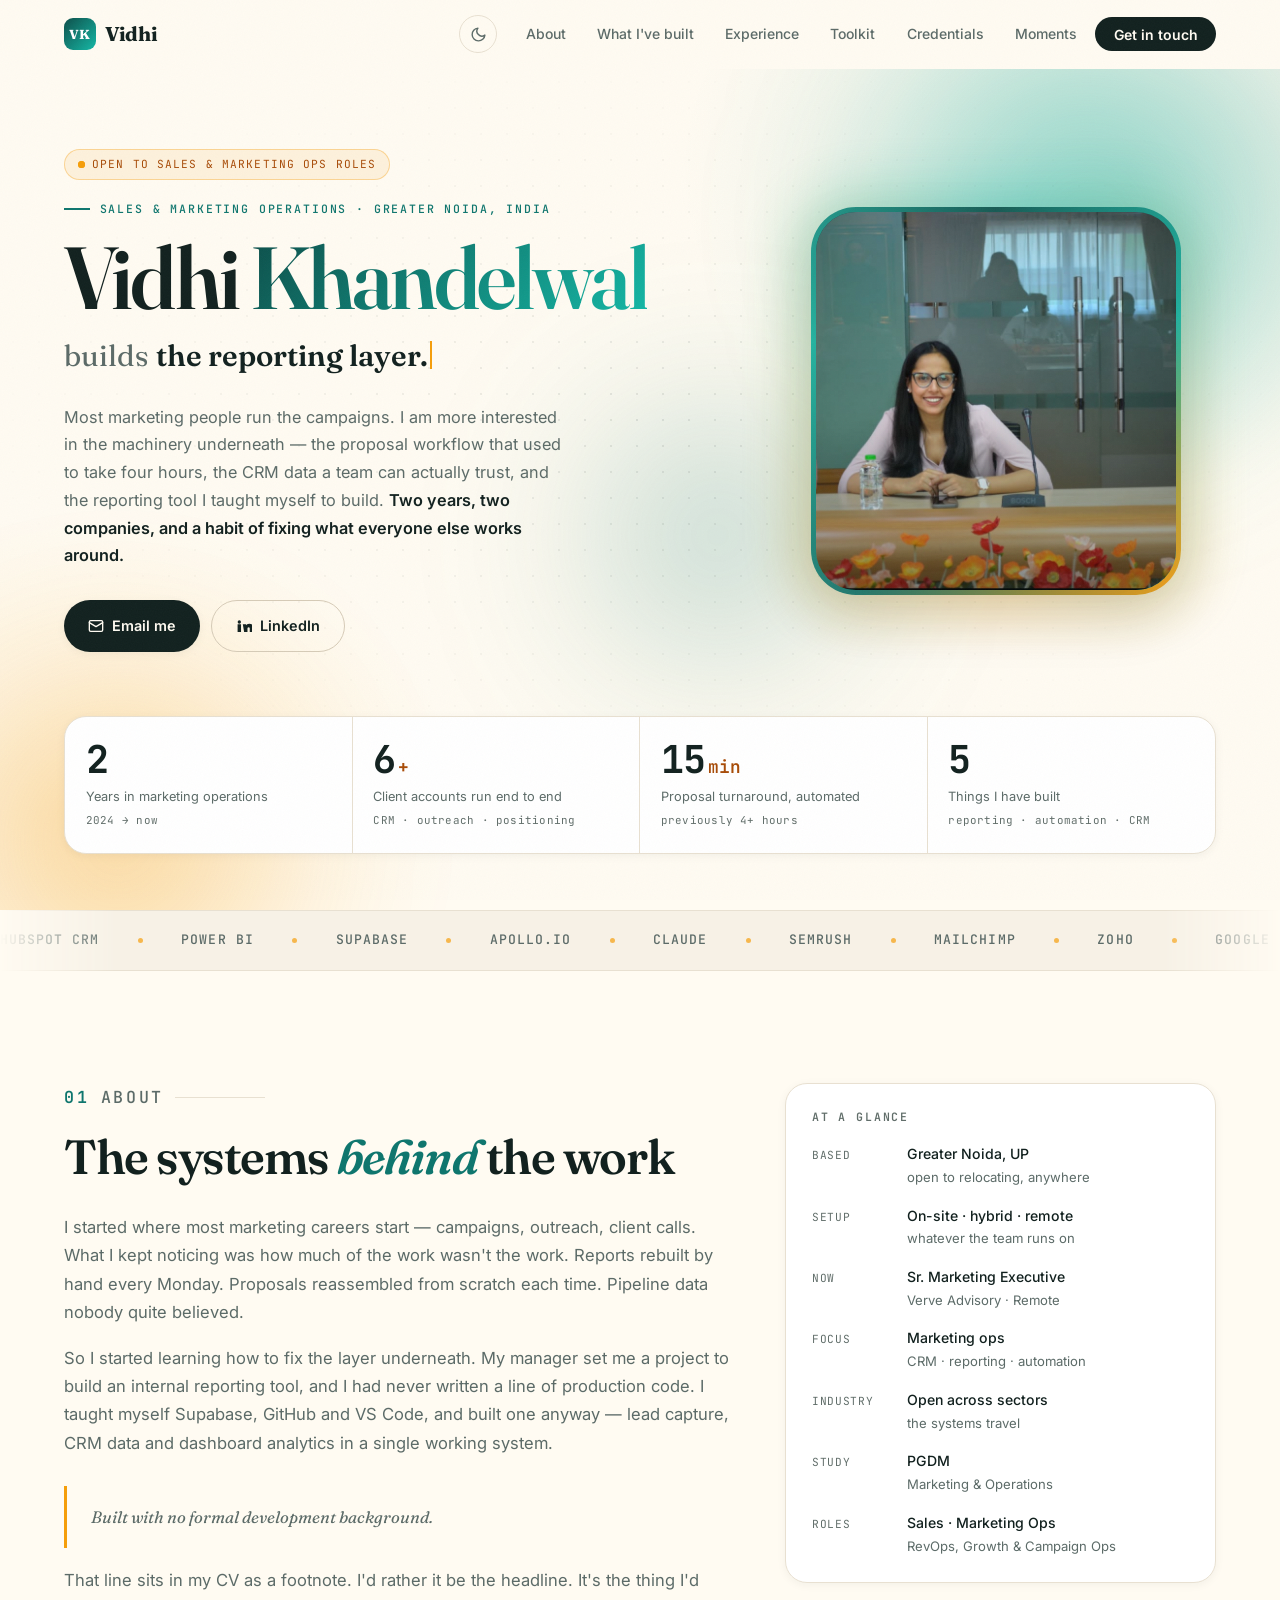
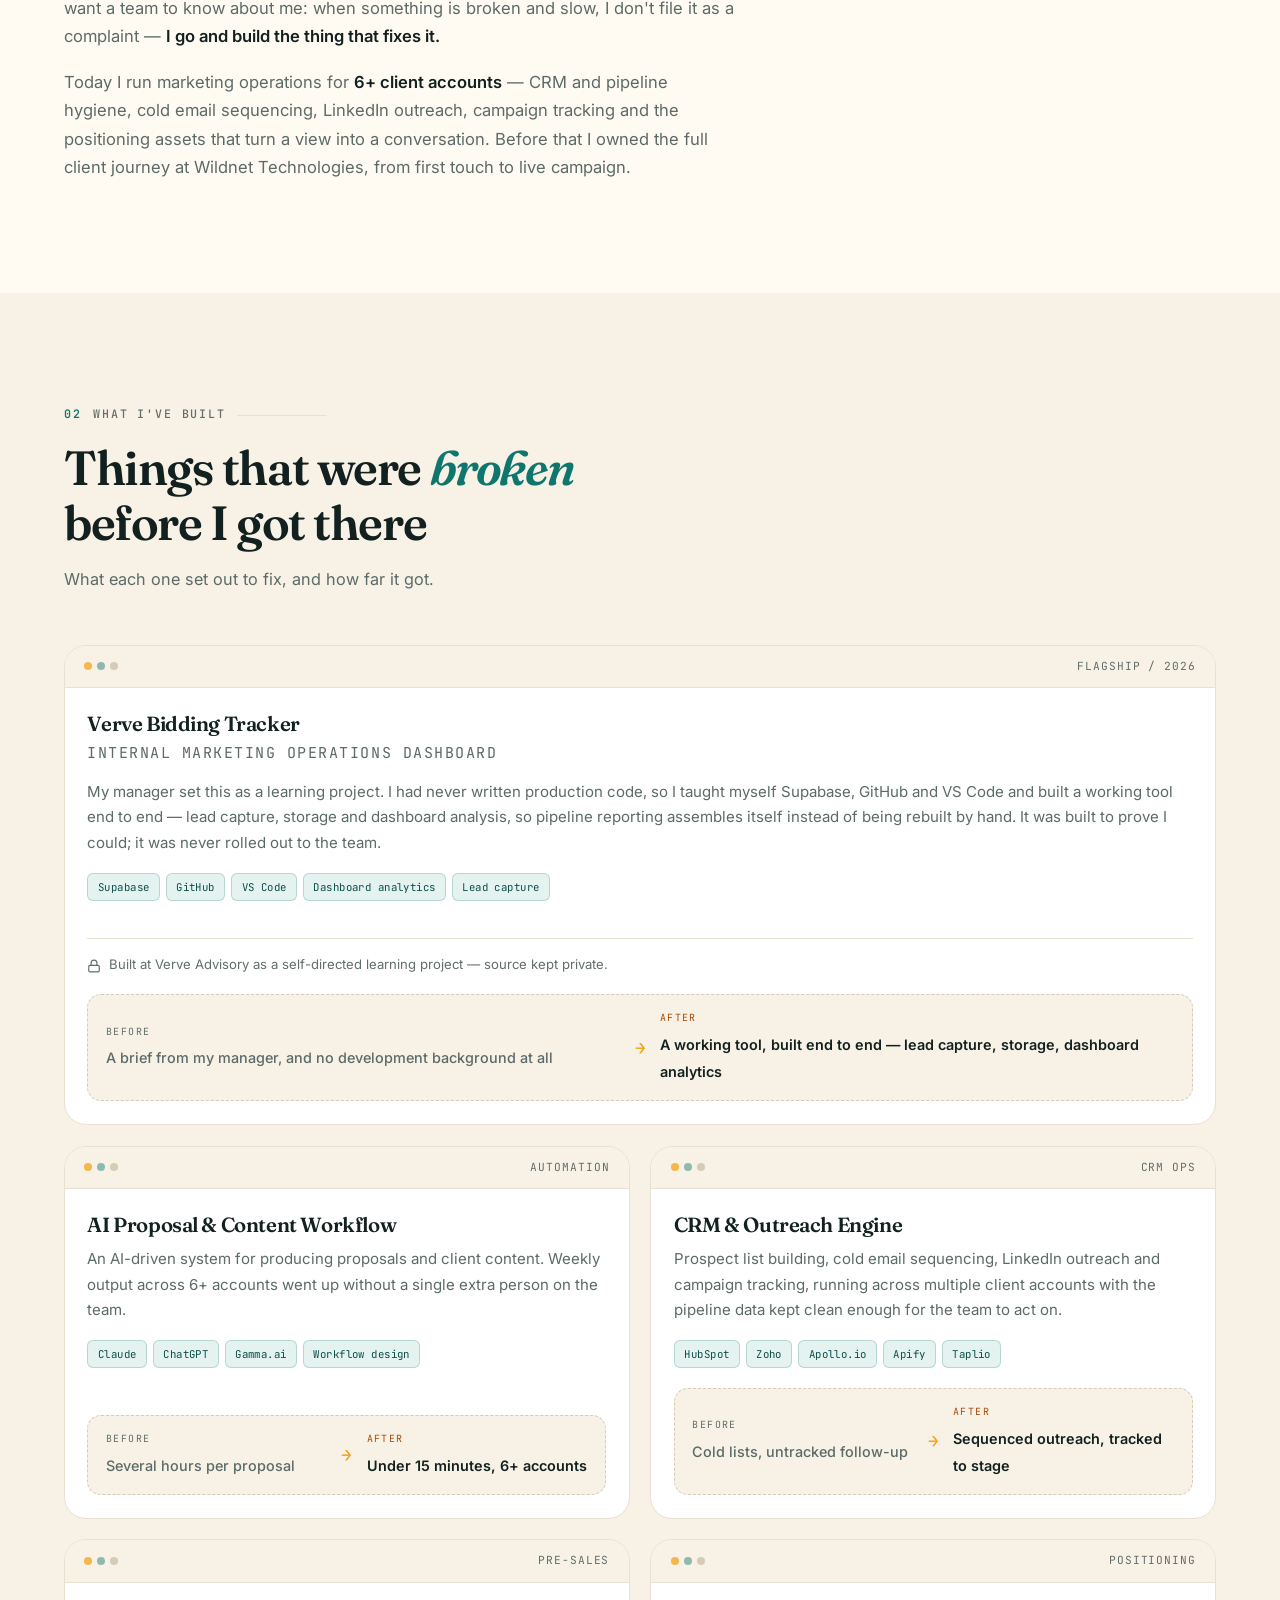
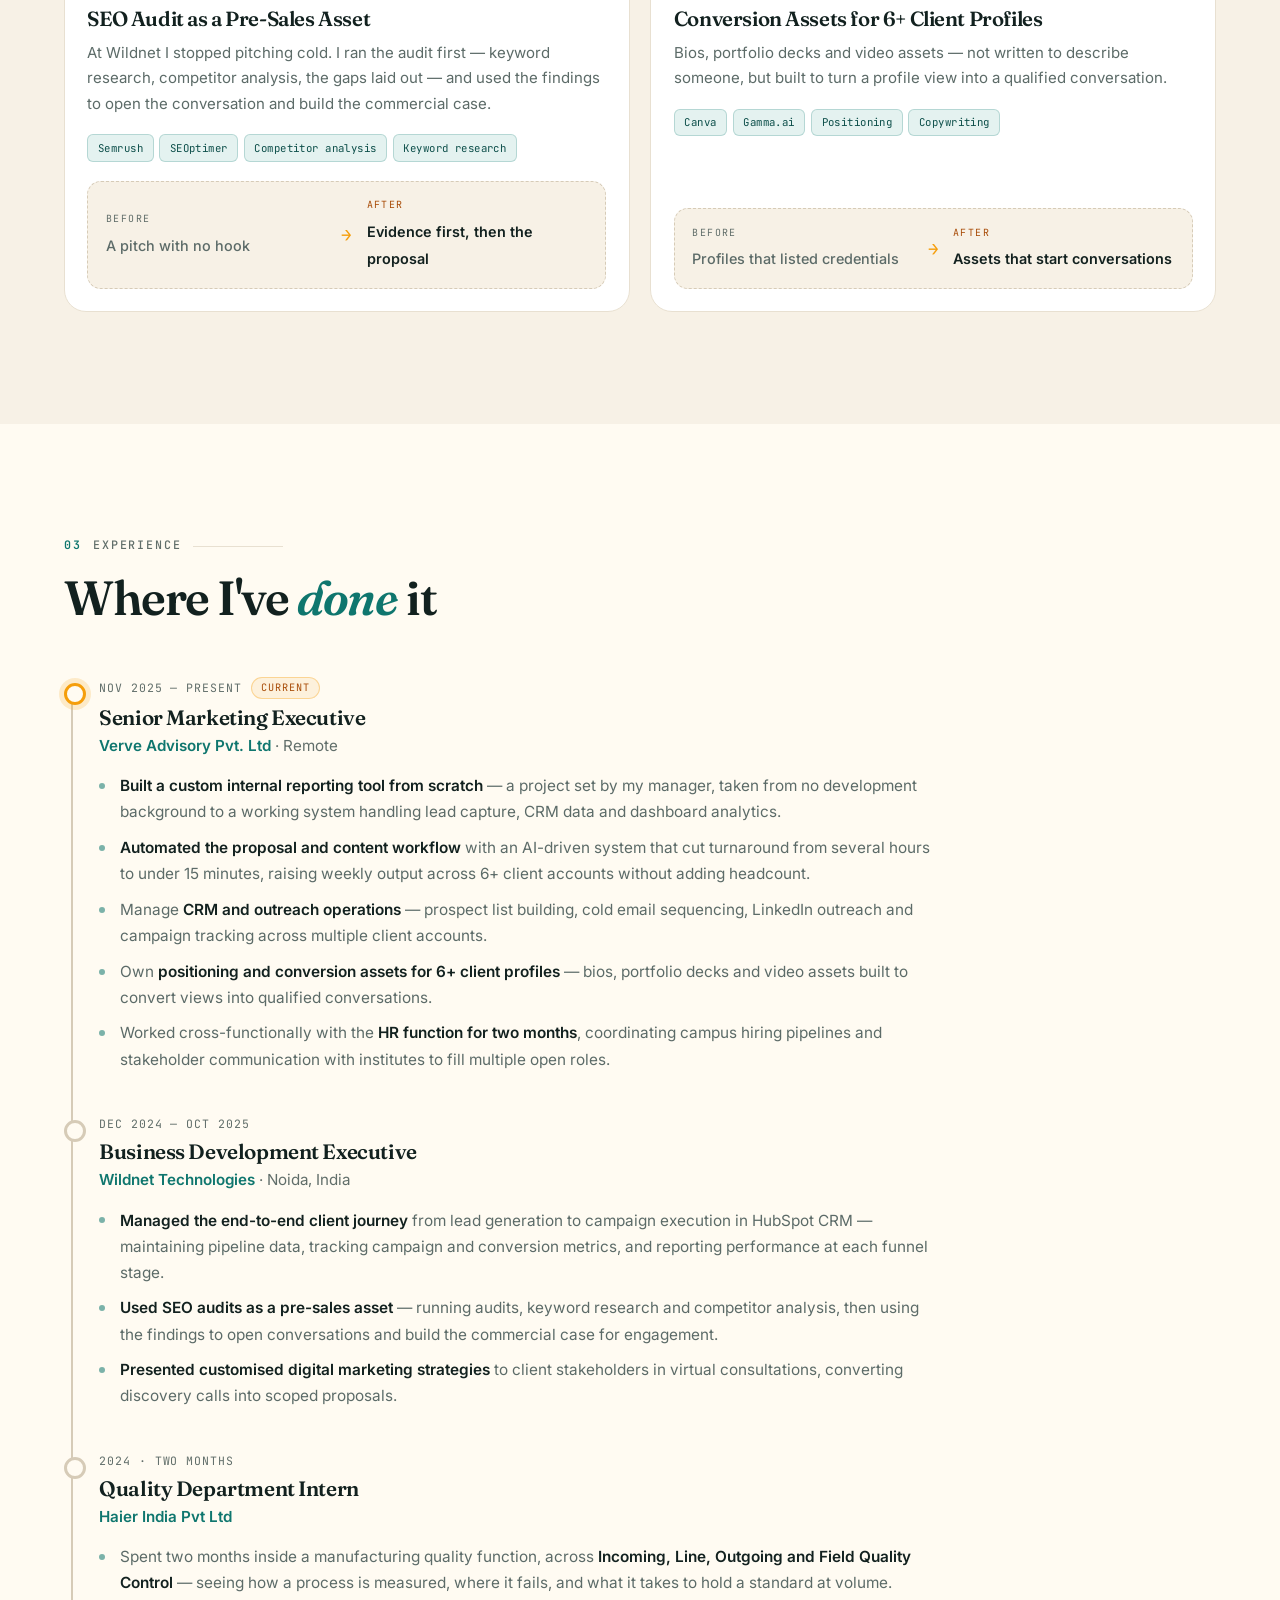
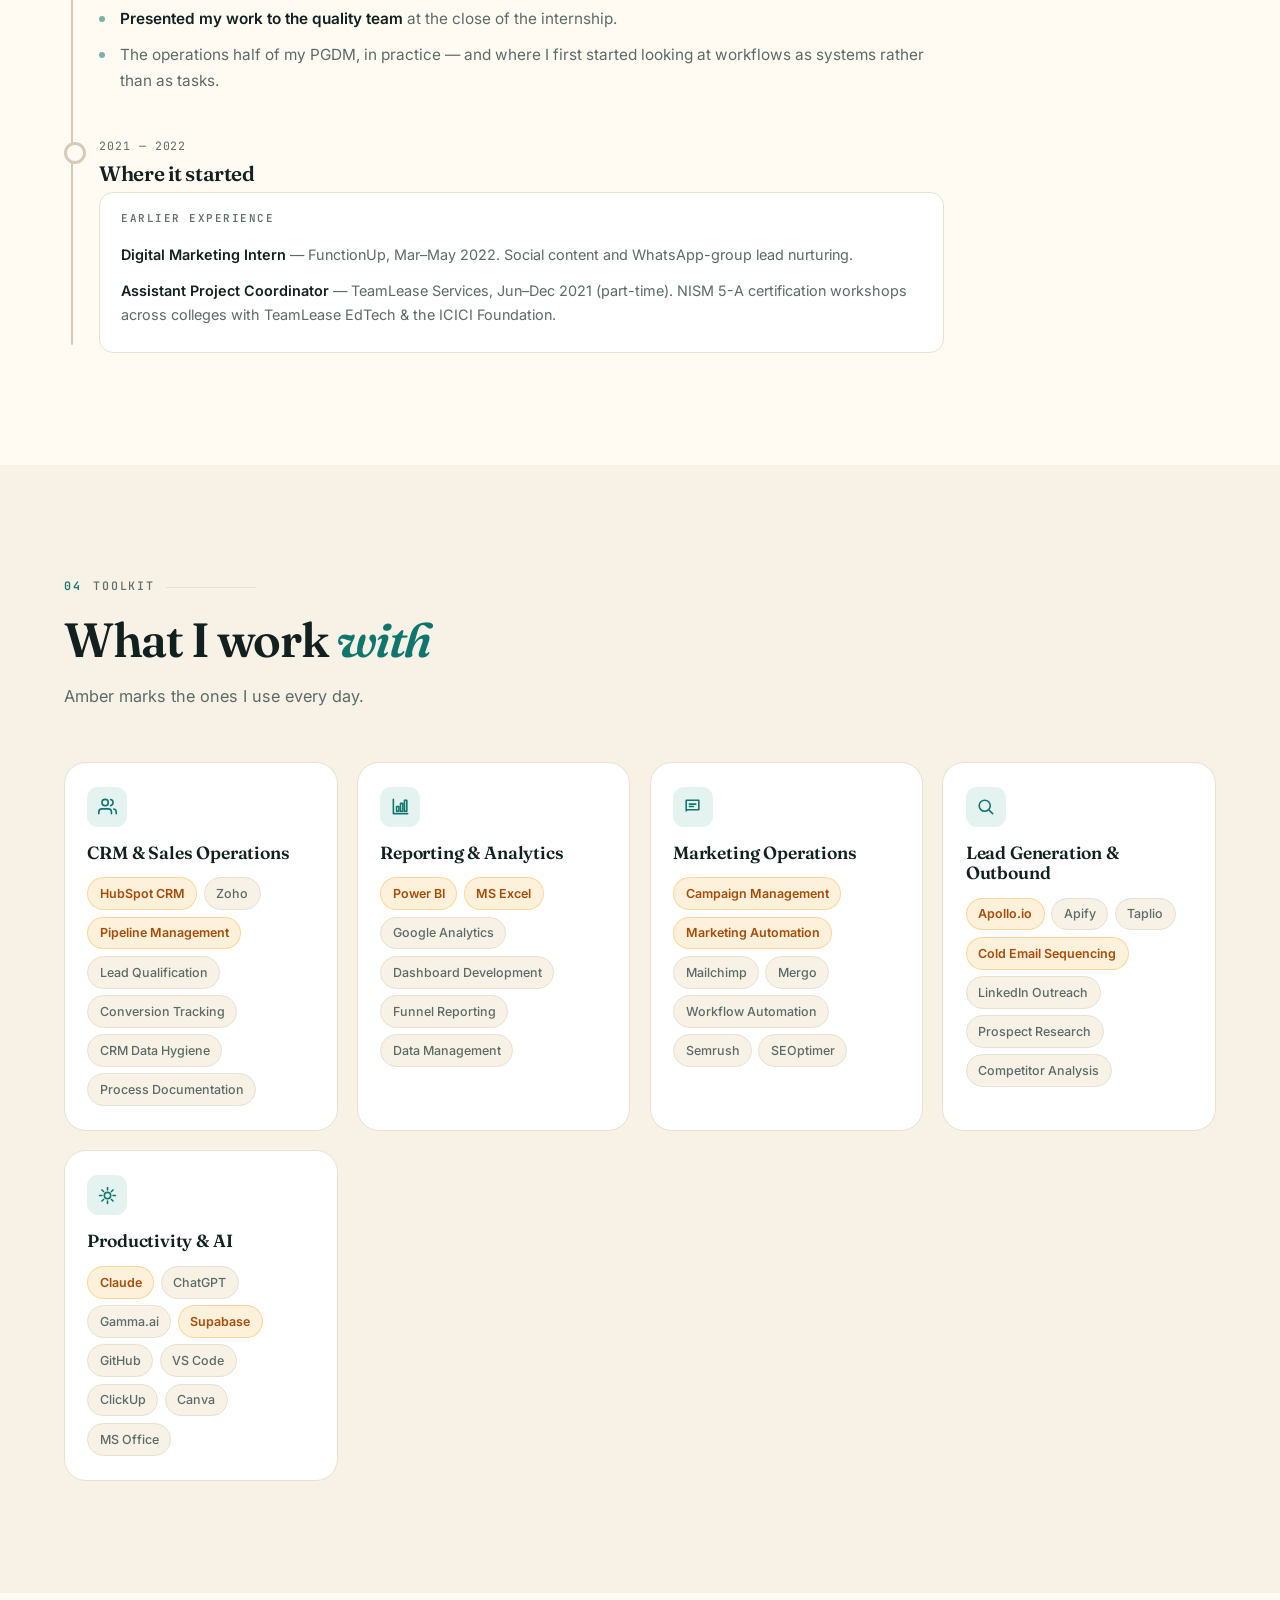
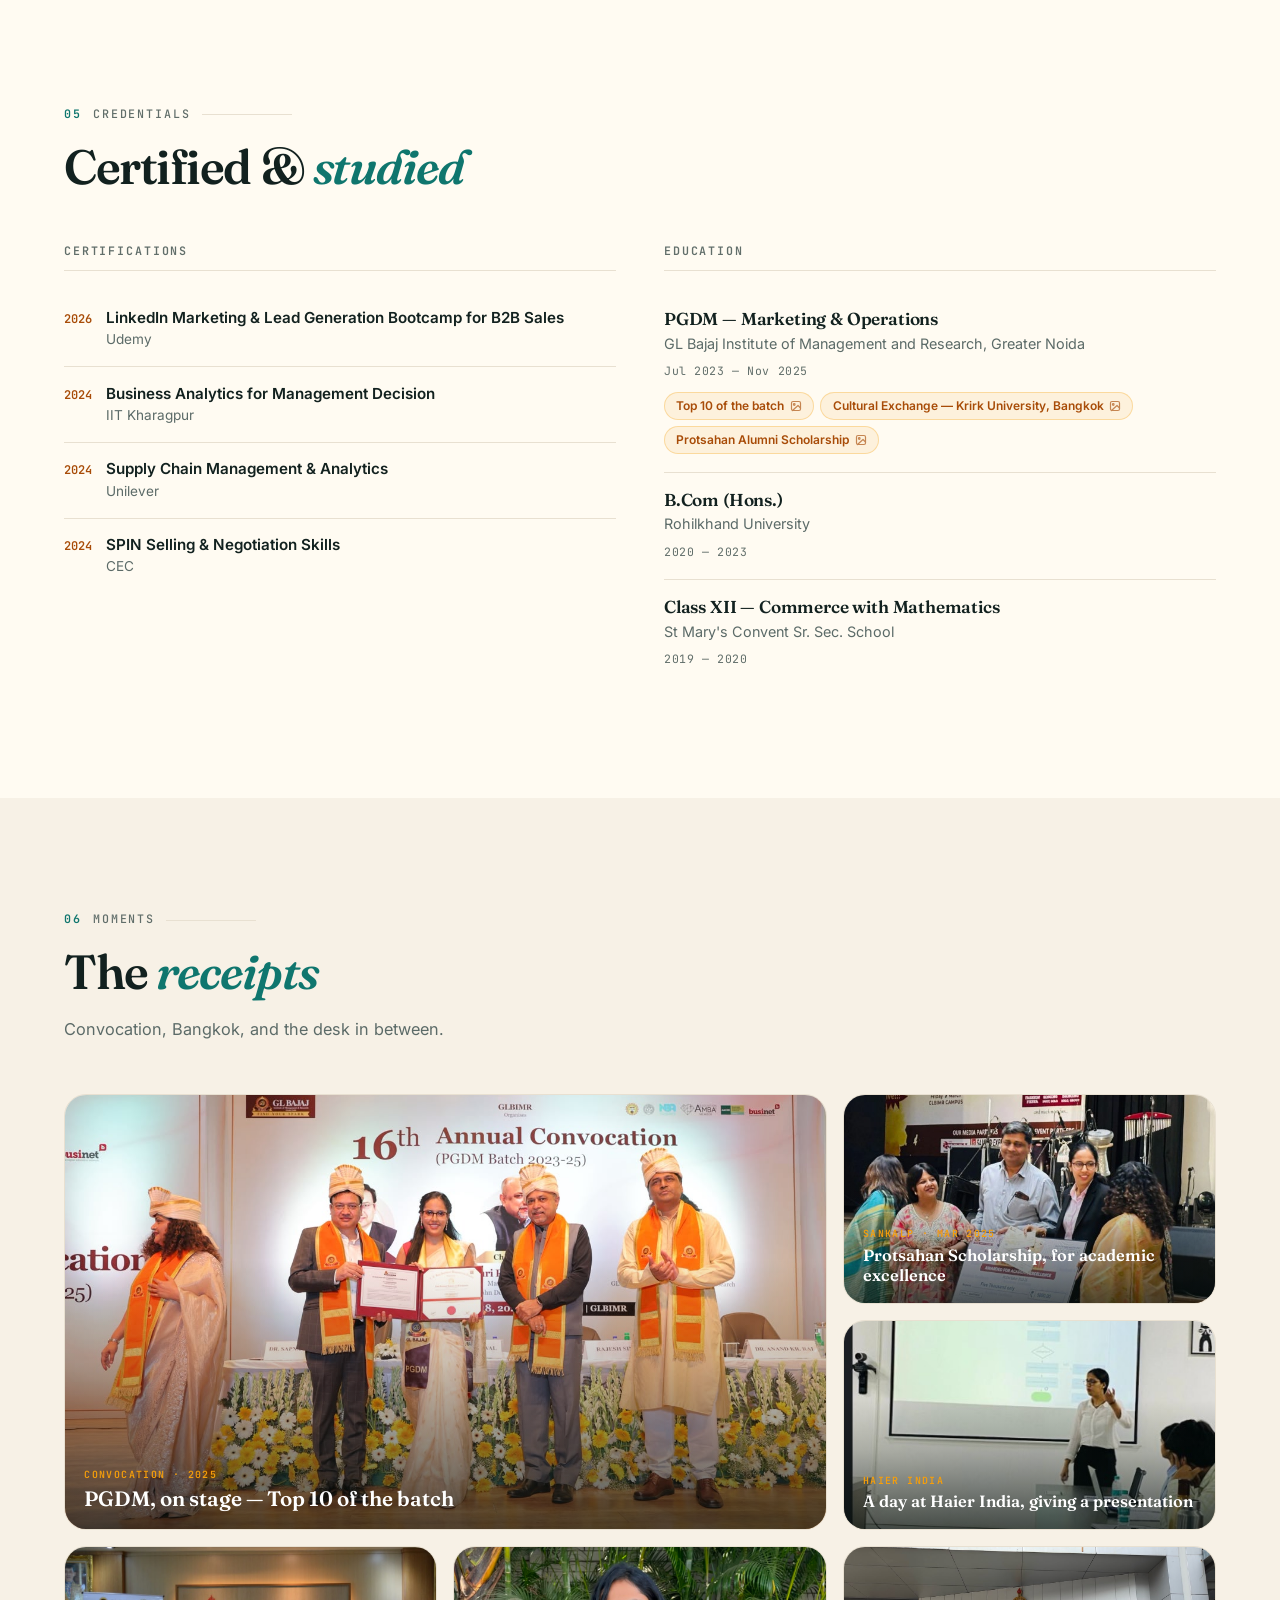
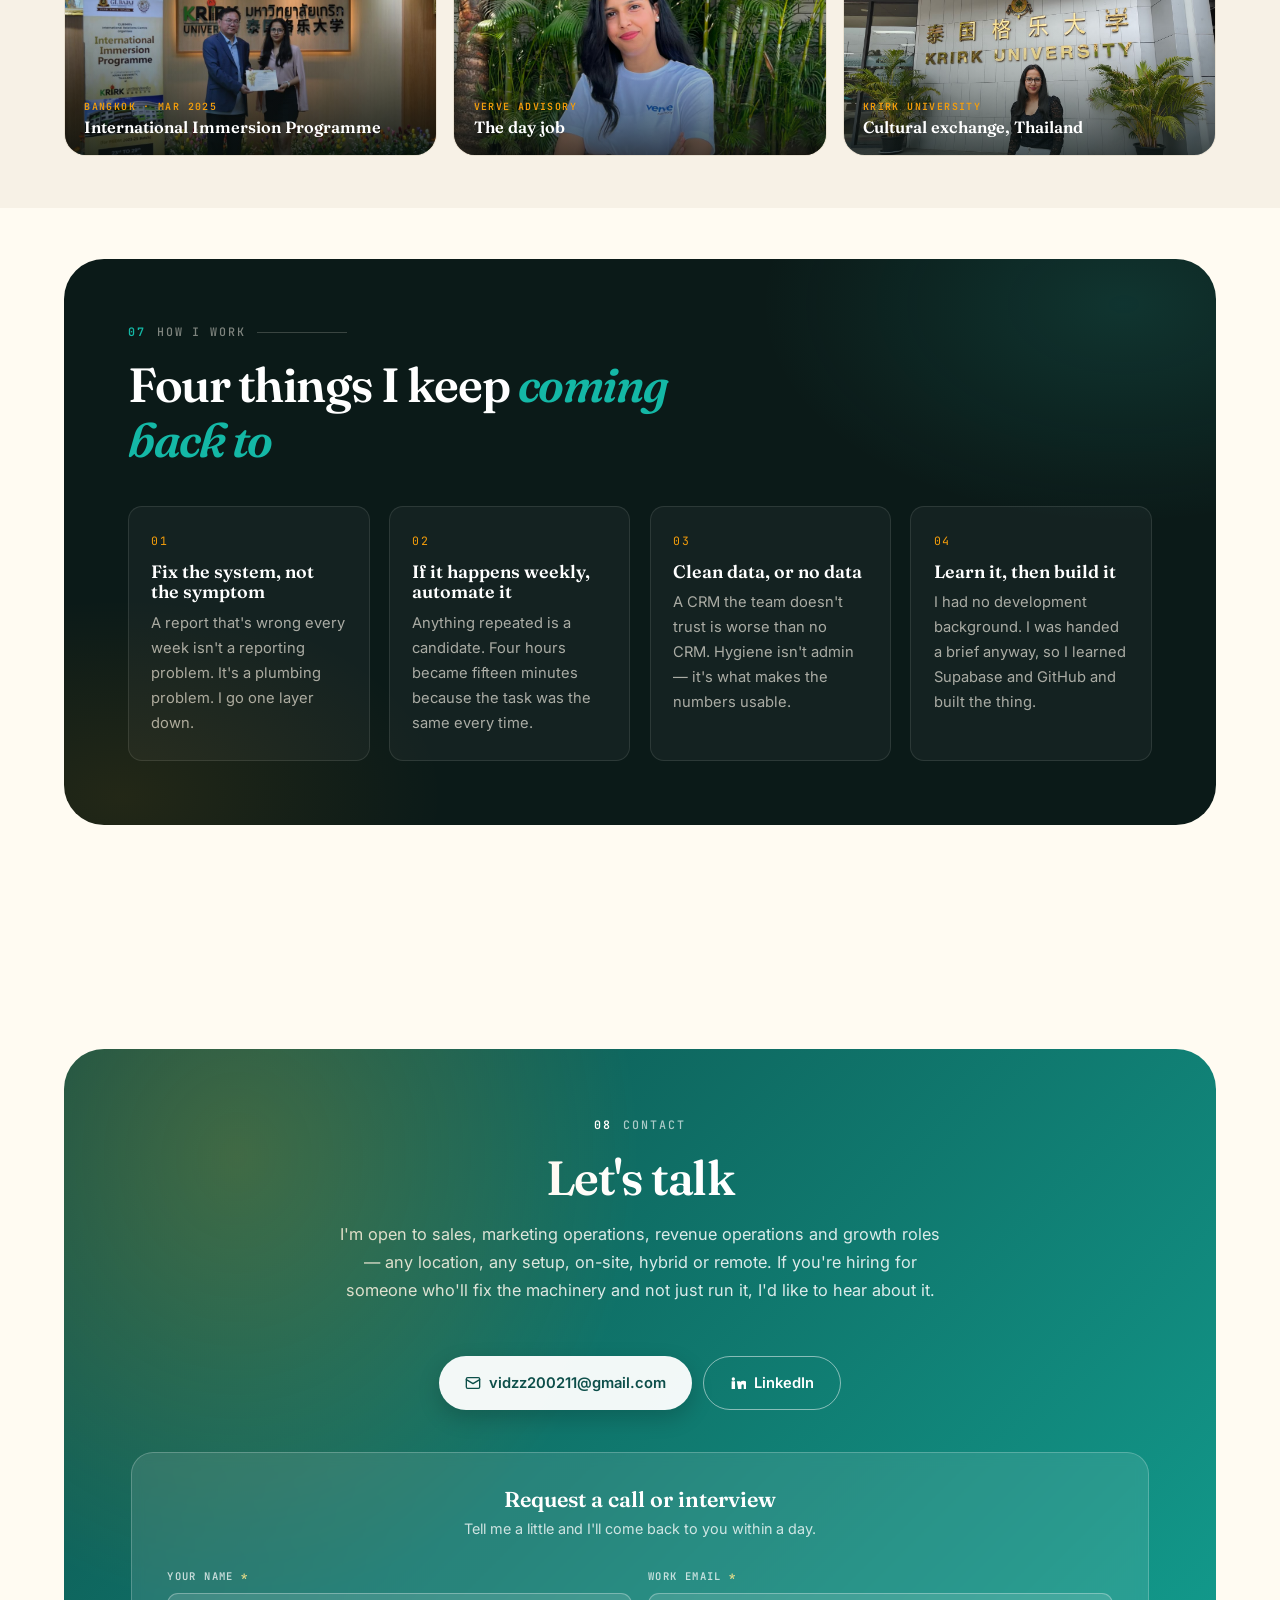
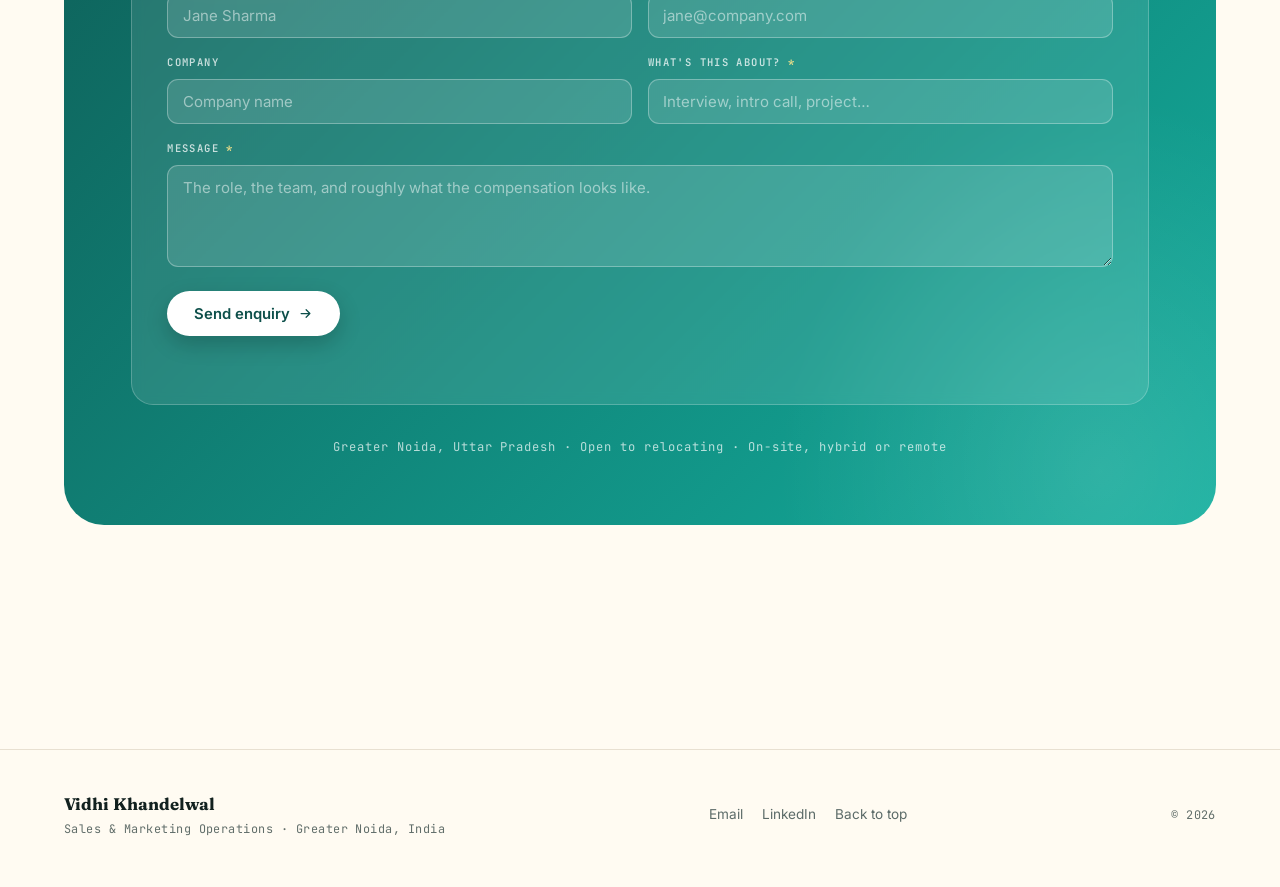
==== commit 179fba10: "Describe the reporting tool accurately: a learning project, not a team rollout" ====
--- a/portfolio.html
+++ b/portfolio.html
@@ -129,10 +129,11 @@
           </p>
 
           <p class="hero-blurb">
-            Most marketing people run the campaigns. I build the machinery underneath them —
-            the reporting that updates itself, the workflow that used to take four hours,
-            the CRM that the whole team can actually trust. <strong>Two years, two companies,
-            and a habit of fixing what everyone else works around.</strong>
+            Most marketing people run the campaigns. I am more interested in the machinery
+            underneath — the proposal workflow that used to take four hours, the CRM data a
+            team can actually trust, and the reporting tool I taught myself to build.
+            <strong>Two years, two companies, and a habit of fixing what everyone else
+            works around.</strong>
           </p>
 
           <div class="hero-actions">
@@ -176,7 +177,7 @@
         </div>
         <div class="metric">
           <div class="m-val"><span class="count" data-count="5">0</span></div>
-          <div class="m-lab">Systems built &amp; shipped</div>
+          <div class="m-lab">Things I have built</div>
           <div class="m-note">reporting · automation · CRM</div>
         </div>
       </div>
@@ -211,10 +212,10 @@
           </p>
 
           <p>
-            So I started fixing the layer underneath. At Verve Advisory I replaced our
-            spreadsheet reporting with an internal tool I designed and shipped myself — lead
-            capture, CRM data and dashboard analytics in one place, updating without anyone
-            touching it. I taught myself Supabase, GitHub and VS Code to do it.
+            So I started learning how to fix the layer underneath. My manager set me a project
+            to build an internal reporting tool, and I had never written a line of production
+            code. I taught myself Supabase, GitHub and VS Code, and built one anyway — lead
+            capture, CRM data and dashboard analytics in a single working system.
           </p>
 
           <p class="pull-quote">
@@ -280,7 +281,7 @@
         <p class="section-eyebrow"><b>02</b> What I've built</p>
         <h2 class="section-title">Things that were <em>broken</em> before I got there</h2>
         <p class="section-intro">
-          Five systems I designed, built or rebuilt — and the mess each one replaced.
+          What each one set out to fix, and how far it got.
         </p>
       </div>
 
@@ -295,10 +296,11 @@
             <h3>Verve Bidding Tracker</h3>
             <p class="sys-sub">Internal marketing operations dashboard</p>
             <p>
-              A working internal tool that replaced our team's spreadsheet reporting entirely.
-              It handles lead capture, storage and dashboard analysis, so pipeline reporting is
-              automatic instead of assembled by hand. I designed it, built it and shipped it —
-              having never written production code before.
+              My manager set this as a learning project. I had never written production code,
+              so I taught myself Supabase, GitHub and VS Code and built a working tool end to
+              end — lead capture, storage and dashboard analysis, so pipeline reporting
+              assembles itself instead of being rebuilt by hand. It was built to prove I
+              could; it was never rolled out to the team.
             </p>
             <div class="sys-stack">
               <span>Supabase</span><span>GitHub</span><span>VS Code</span><span>Dashboard analytics</span><span>Lead capture</span>
@@ -310,18 +312,18 @@
 
             <p class="sys-note">
               <svg viewBox="0 0 24 24" fill="none" stroke="currentColor" stroke-width="2" stroke-linecap="round" stroke-linejoin="round" aria-hidden="true"><rect x="3" y="11" width="18" height="11" rx="2"/><path d="M7 11V7a5 5 0 0 1 10 0v4"/></svg>
-              Built for internal use at Verve Advisory — source kept private as it handles live client data.
+              Built at Verve Advisory as a self-directed learning project — source kept private.
             </p>
           </div>
           <div class="readout">
             <div class="before">
               <span class="ro-lab">Before</span>
-              <span class="ro-val">Weekly reports rebuilt by hand from scattered spreadsheets</span>
+              <span class="ro-val">A brief from my manager, and no development background at all</span>
             </div>
             <span class="arrow" aria-hidden="true">→</span>
             <div class="after">
               <span class="ro-lab">After</span>
-              <span class="ro-val">One system, reporting itself — accurate, current, no manual build</span>
+              <span class="ro-val">A working tool, built end to end — lead capture, storage, dashboard analytics</span>
             </div>
           </div>
         </article>
@@ -460,7 +462,7 @@
           <h3>Senior Marketing Executive</h3>
           <p class="tl-org">Verve Advisory Pvt. Ltd <span class="loc">· Remote</span></p>
           <ul class="tl-points">
-            <li><strong>Built and shipped a custom internal reporting tool</strong> to replace the team's spreadsheet reporting — centralising lead capture, CRM data and dashboard analytics into one system, improving data accuracy and removing manual weekly report-building.</li>
+            <li><strong>Built a custom internal reporting tool from scratch</strong> — a project set by my manager, taken from no development background to a working system handling lead capture, CRM data and dashboard analytics.</li>
             <li><strong>Automated the proposal and content workflow</strong> with an AI-driven system that cut turnaround from several hours to under 15 minutes, raising weekly output across 6+ client accounts without adding headcount.</li>
             <li>Manage <strong>CRM and outreach operations</strong> — prospect list building, cold email sequencing, LinkedIn outreach and campaign tracking across multiple client accounts.</li>
             <li>Own <strong>positioning and conversion assets for 6+ client profiles</strong> — bios, portfolio decks and video assets built to convert views into qualified conversations.</li>
@@ -795,7 +797,7 @@
           <div class="principle">
             <div class="p-num">04</div>
             <h3>Learn it, then build it</h3>
-            <p>I had no development background. I needed the tool, so I learned Supabase and GitHub and shipped it anyway.</p>
+            <p>I had no development background. I was handed a brief anyway, so I learned Supabase and GitHub and built the thing.</p>
           </div>
         </div>
       </div>
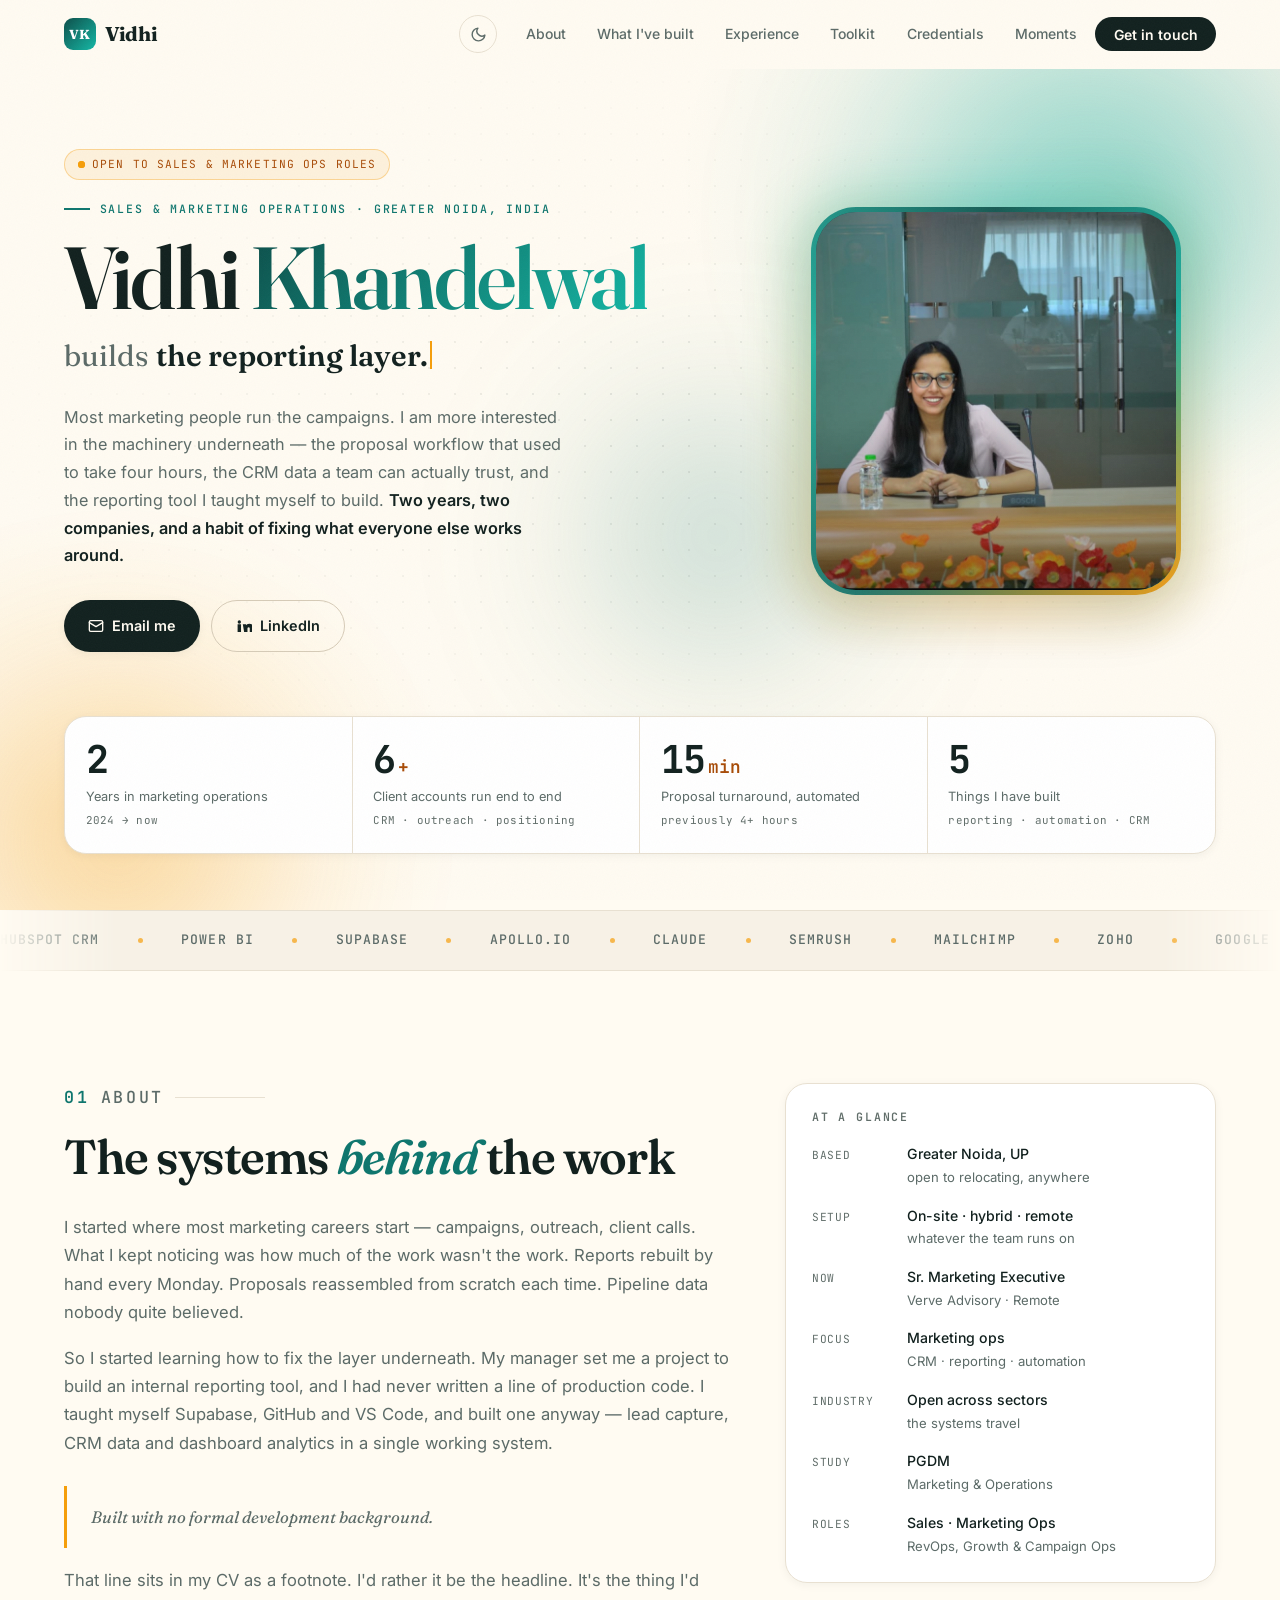
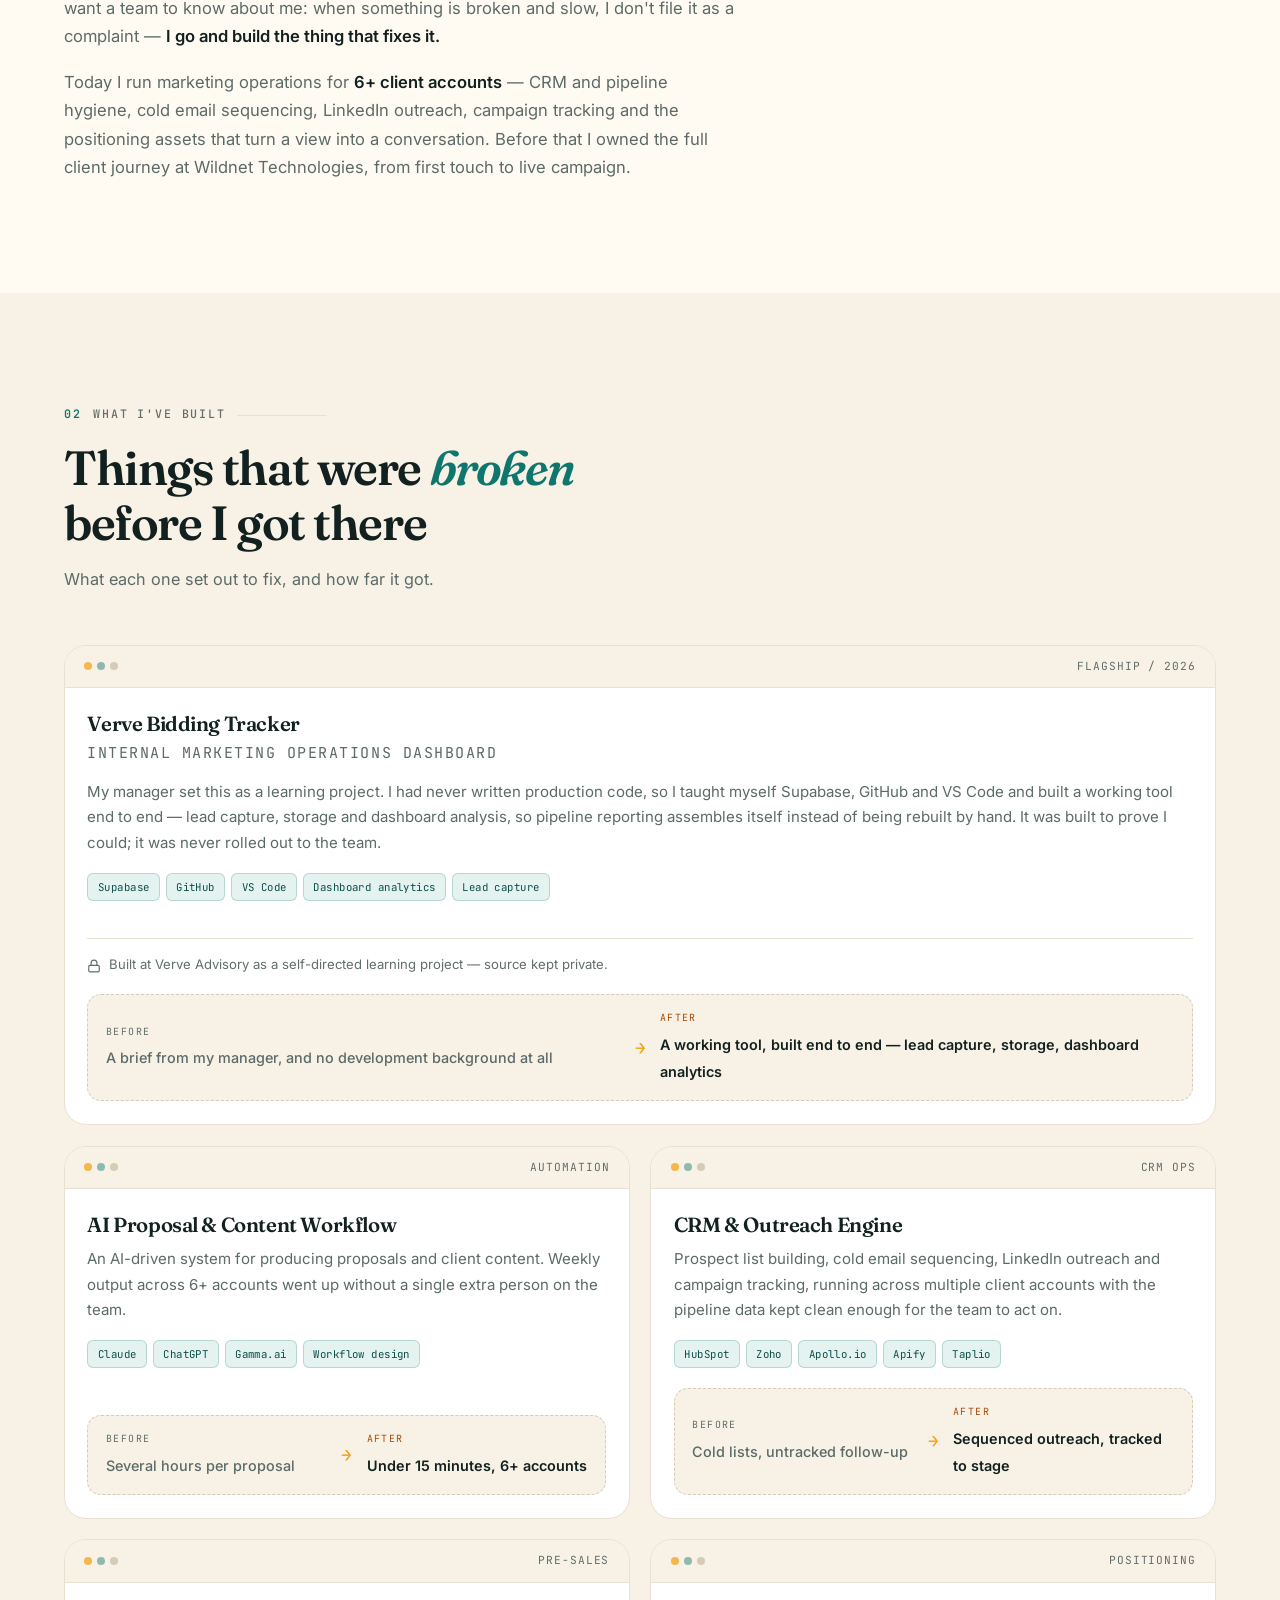
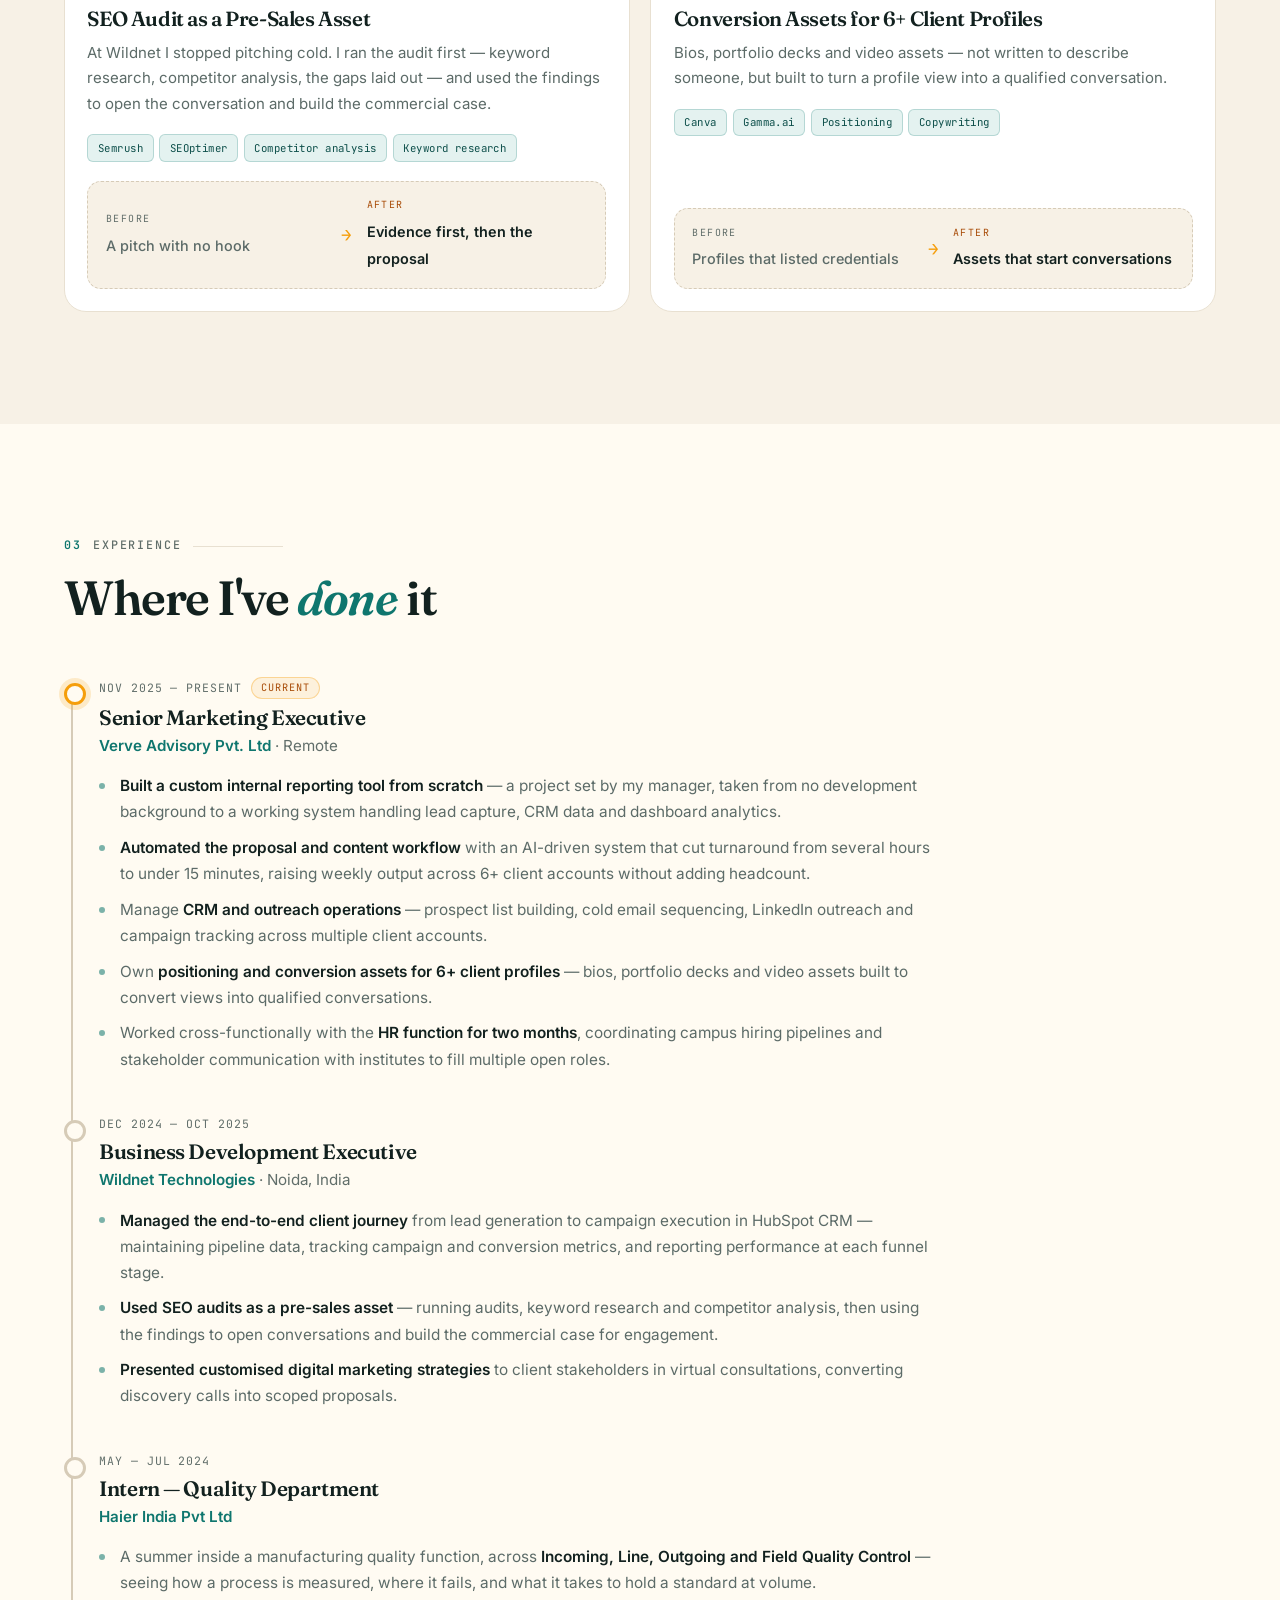
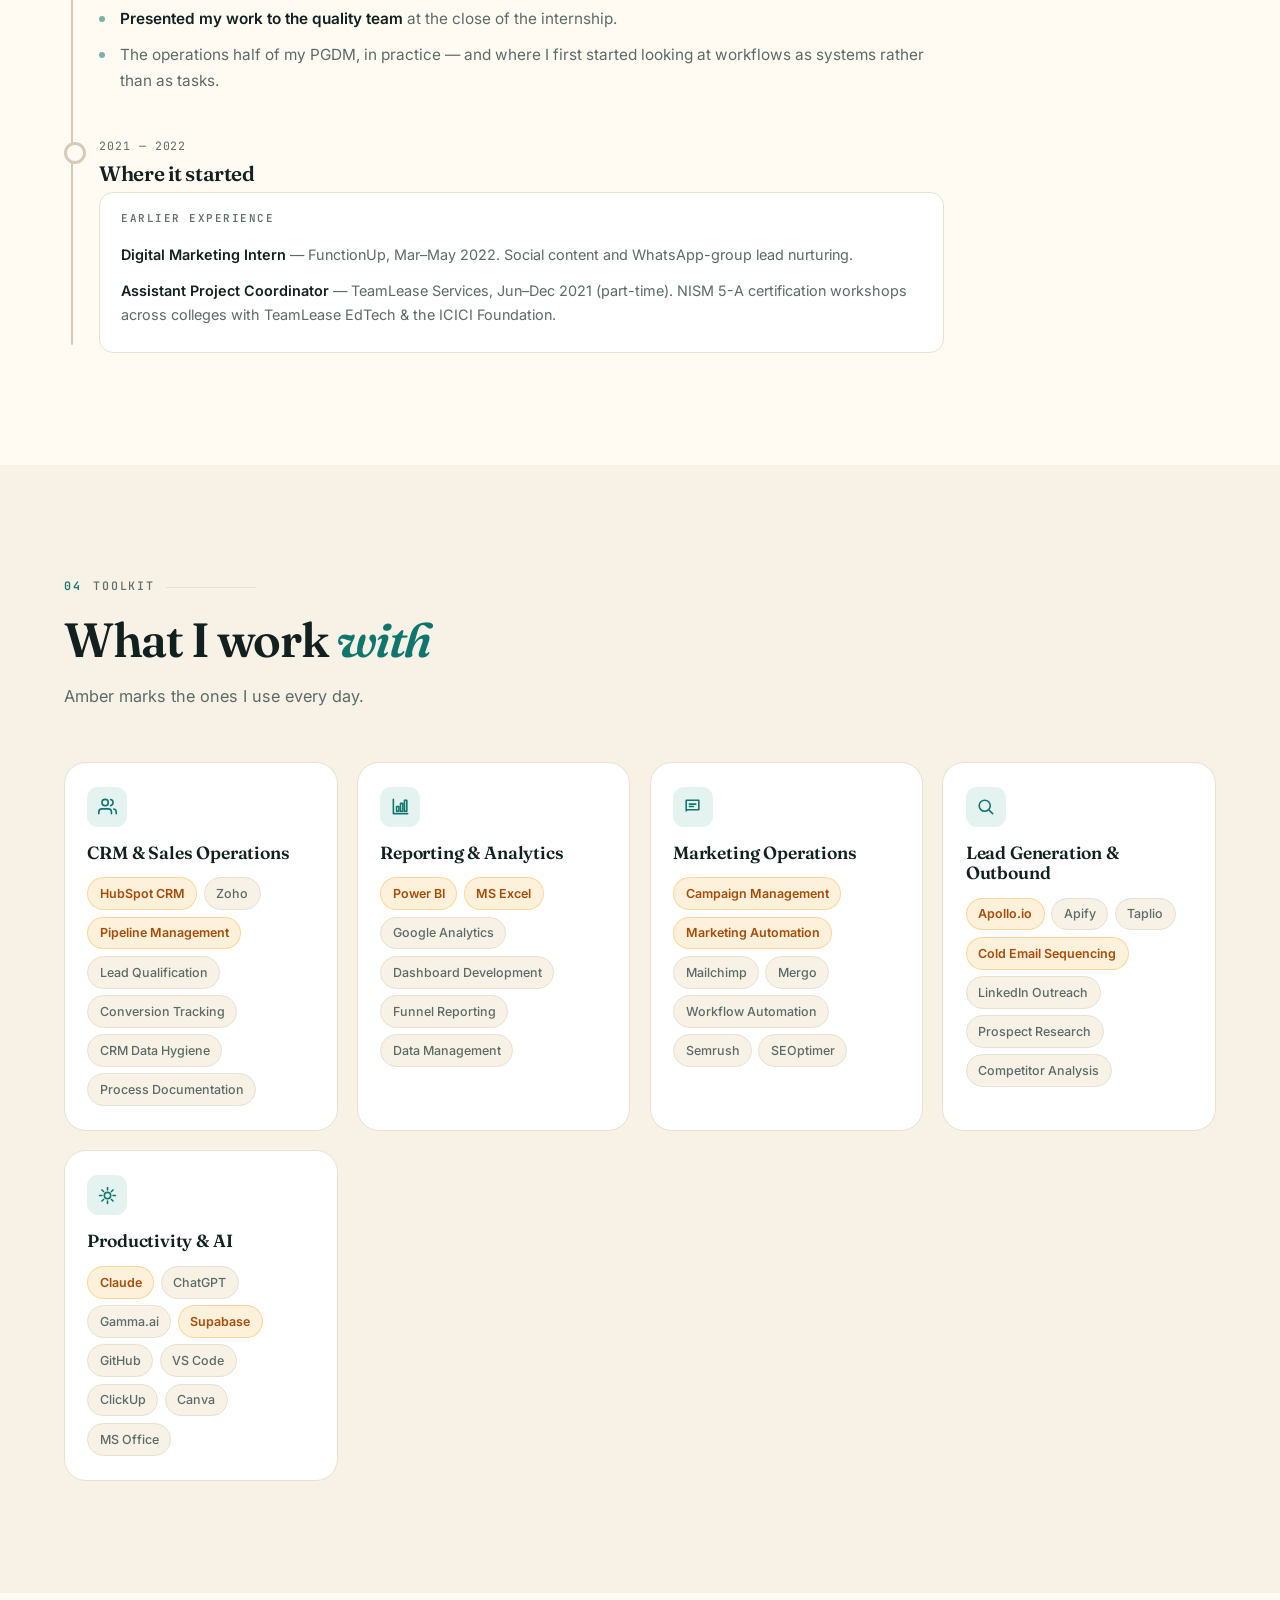
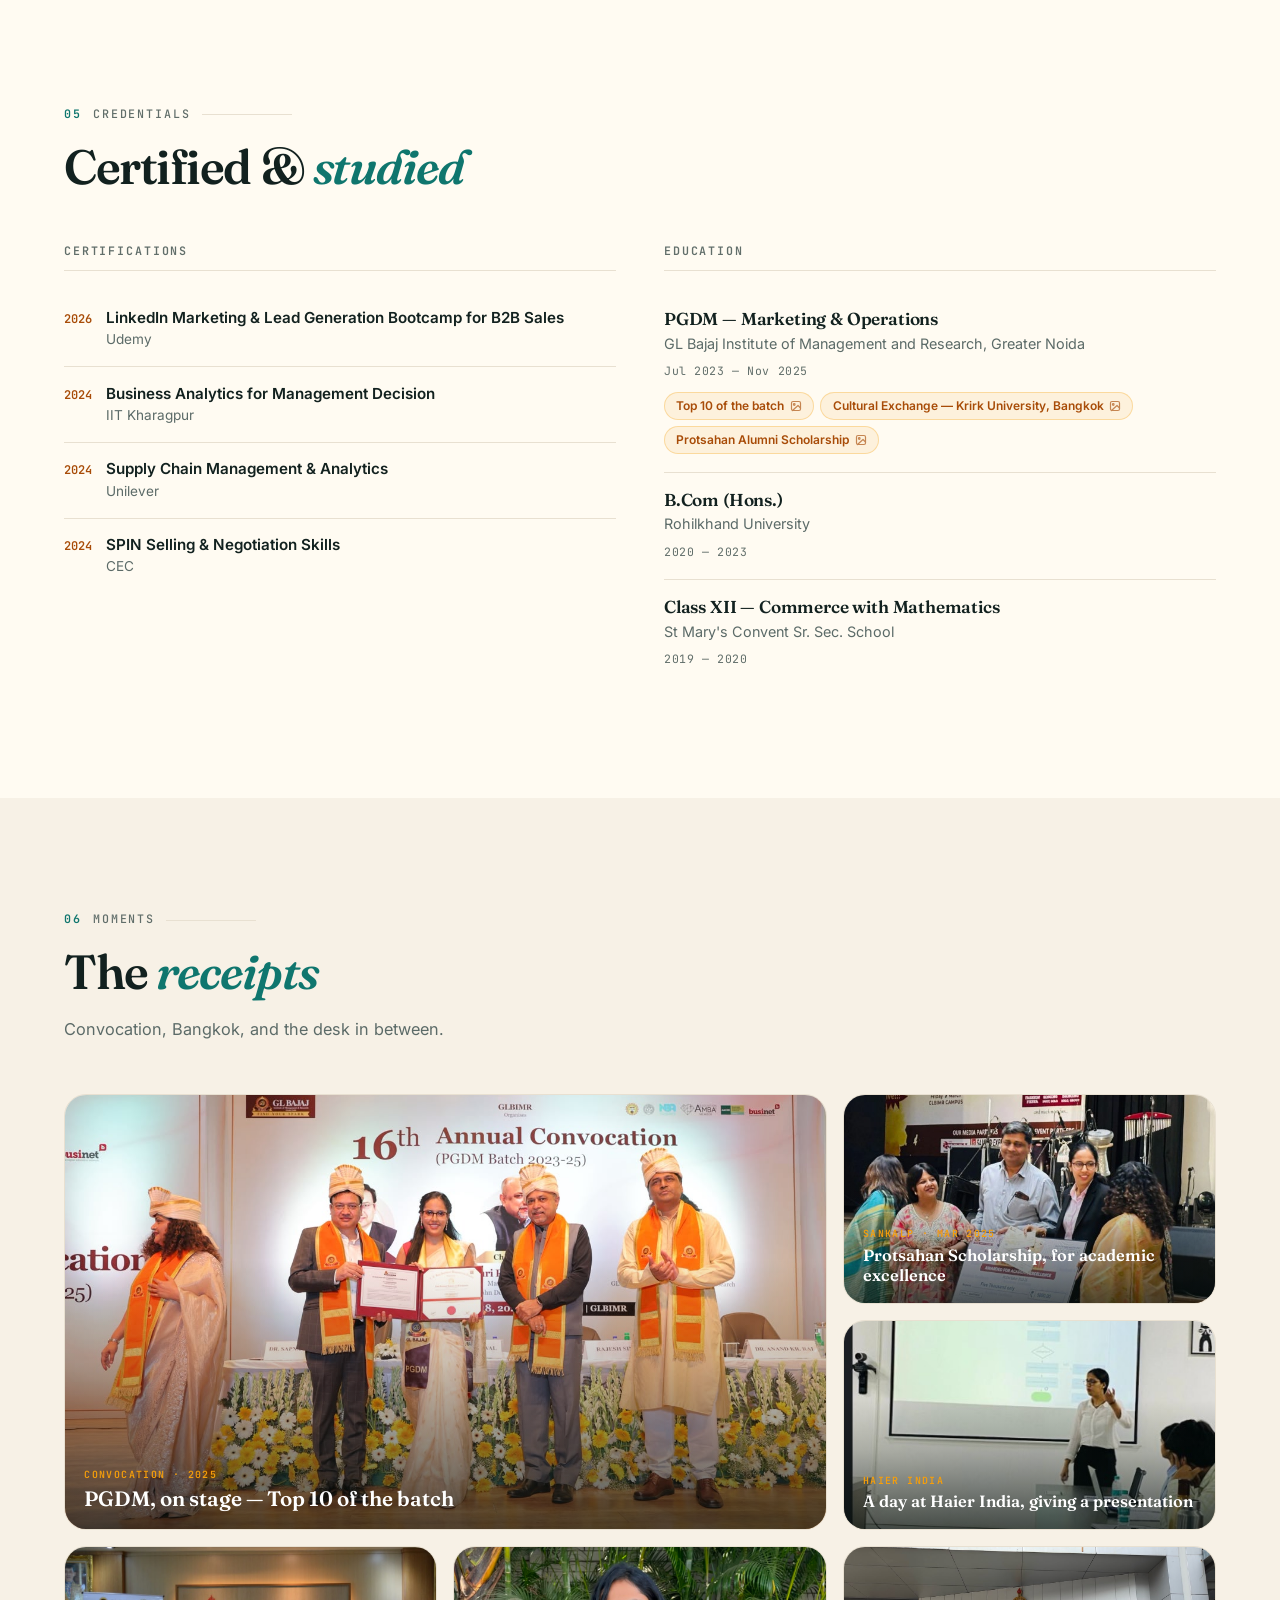
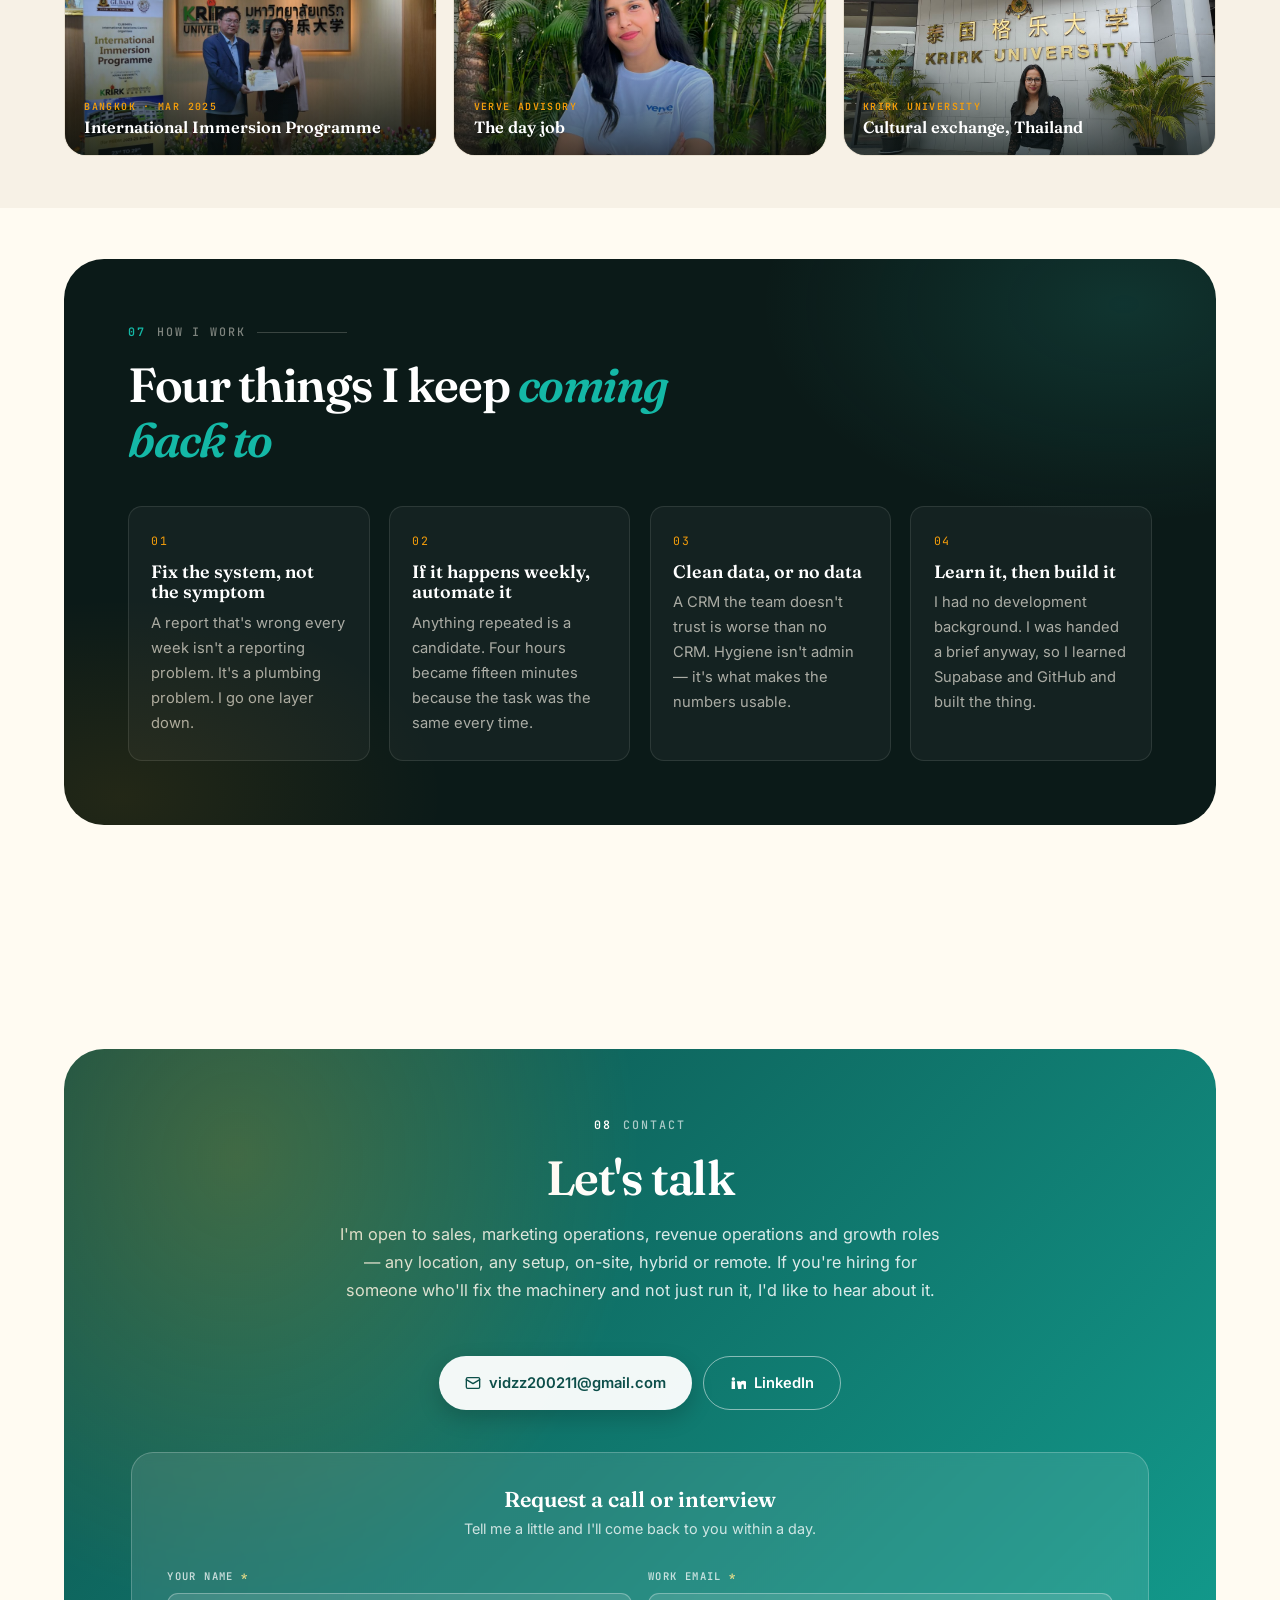
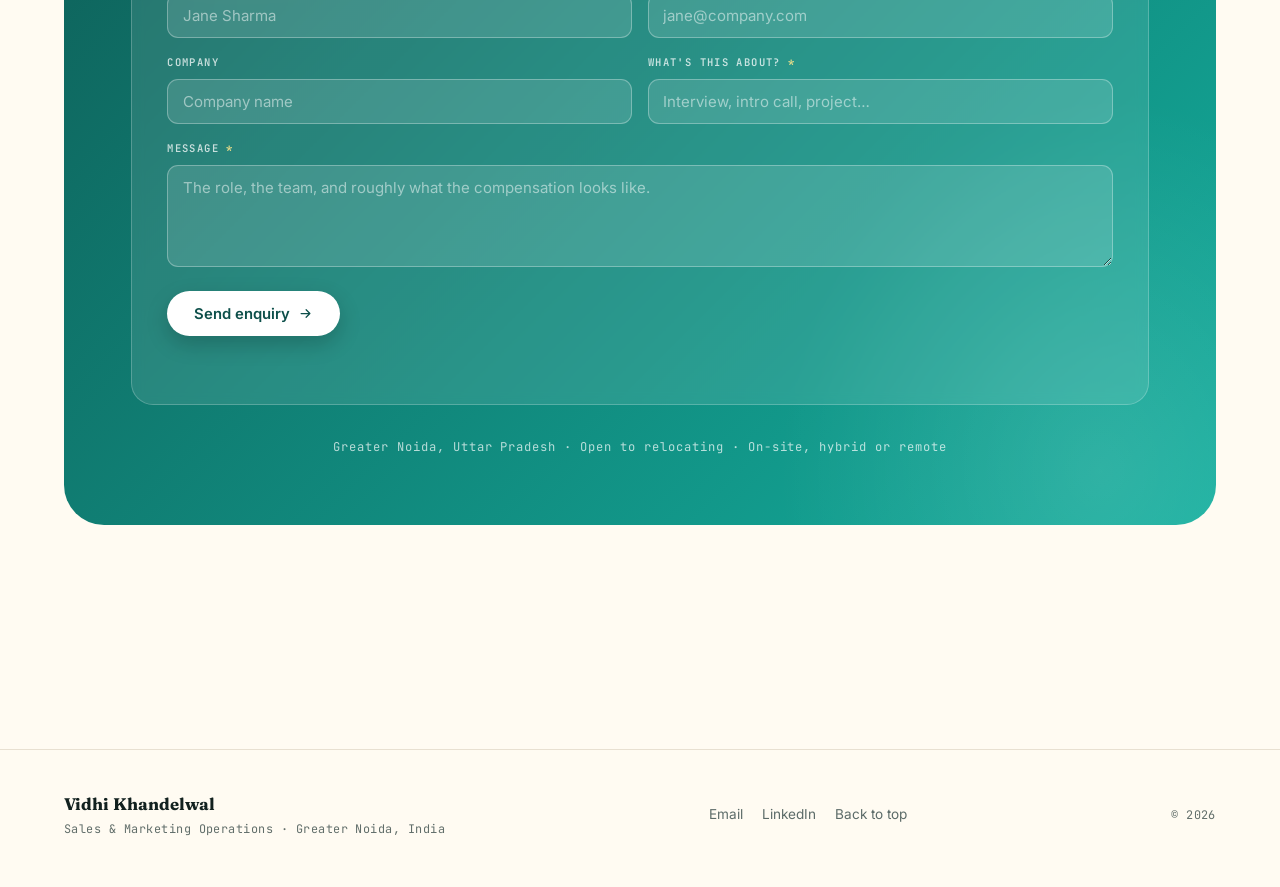
==== commit d00bcbfd: "Correct Haier internship dates and title" ====
--- a/portfolio.html
+++ b/portfolio.html
@@ -482,11 +482,11 @@
         </article>
 
         <article class="tl-item reveal">
-          <p class="tl-when">2024 · two months</p>
-          <h3>Quality Department Intern</h3>
+          <p class="tl-when">May — Jul 2024</p>
+          <h3>Intern — Quality Department</h3>
           <p class="tl-org">Haier India Pvt Ltd</p>
           <ul class="tl-points">
-            <li>Spent two months inside a manufacturing quality function, across <strong>Incoming, Line, Outgoing and Field Quality Control</strong> — seeing how a process is measured, where it fails, and what it takes to hold a standard at volume.</li>
+            <li>A summer inside a manufacturing quality function, across <strong>Incoming, Line, Outgoing and Field Quality Control</strong> — seeing how a process is measured, where it fails, and what it takes to hold a standard at volume.</li>
             <li><strong>Presented my work to the quality team</strong> at the close of the internship.</li>
             <li>The operations half of my PGDM, in practice — and where I first started looking at workflows as systems rather than as tasks.</li>
           </ul>
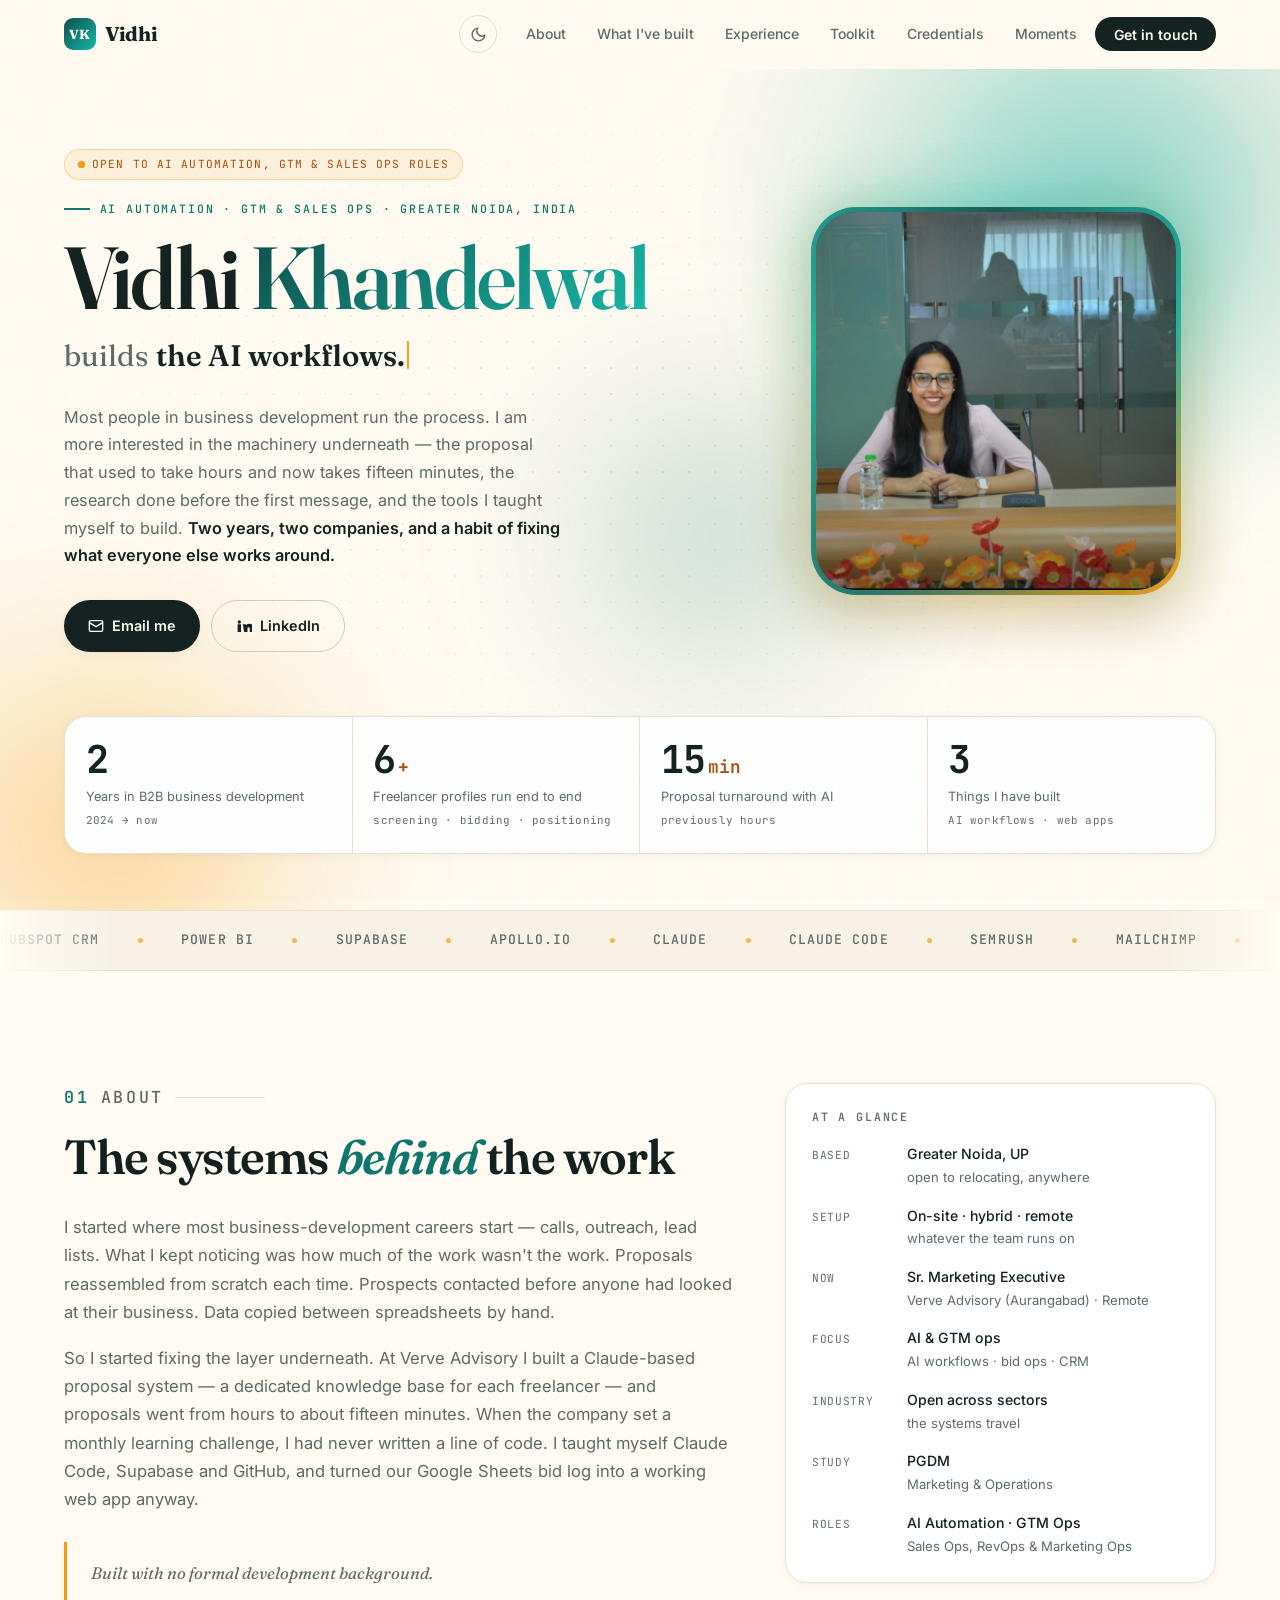
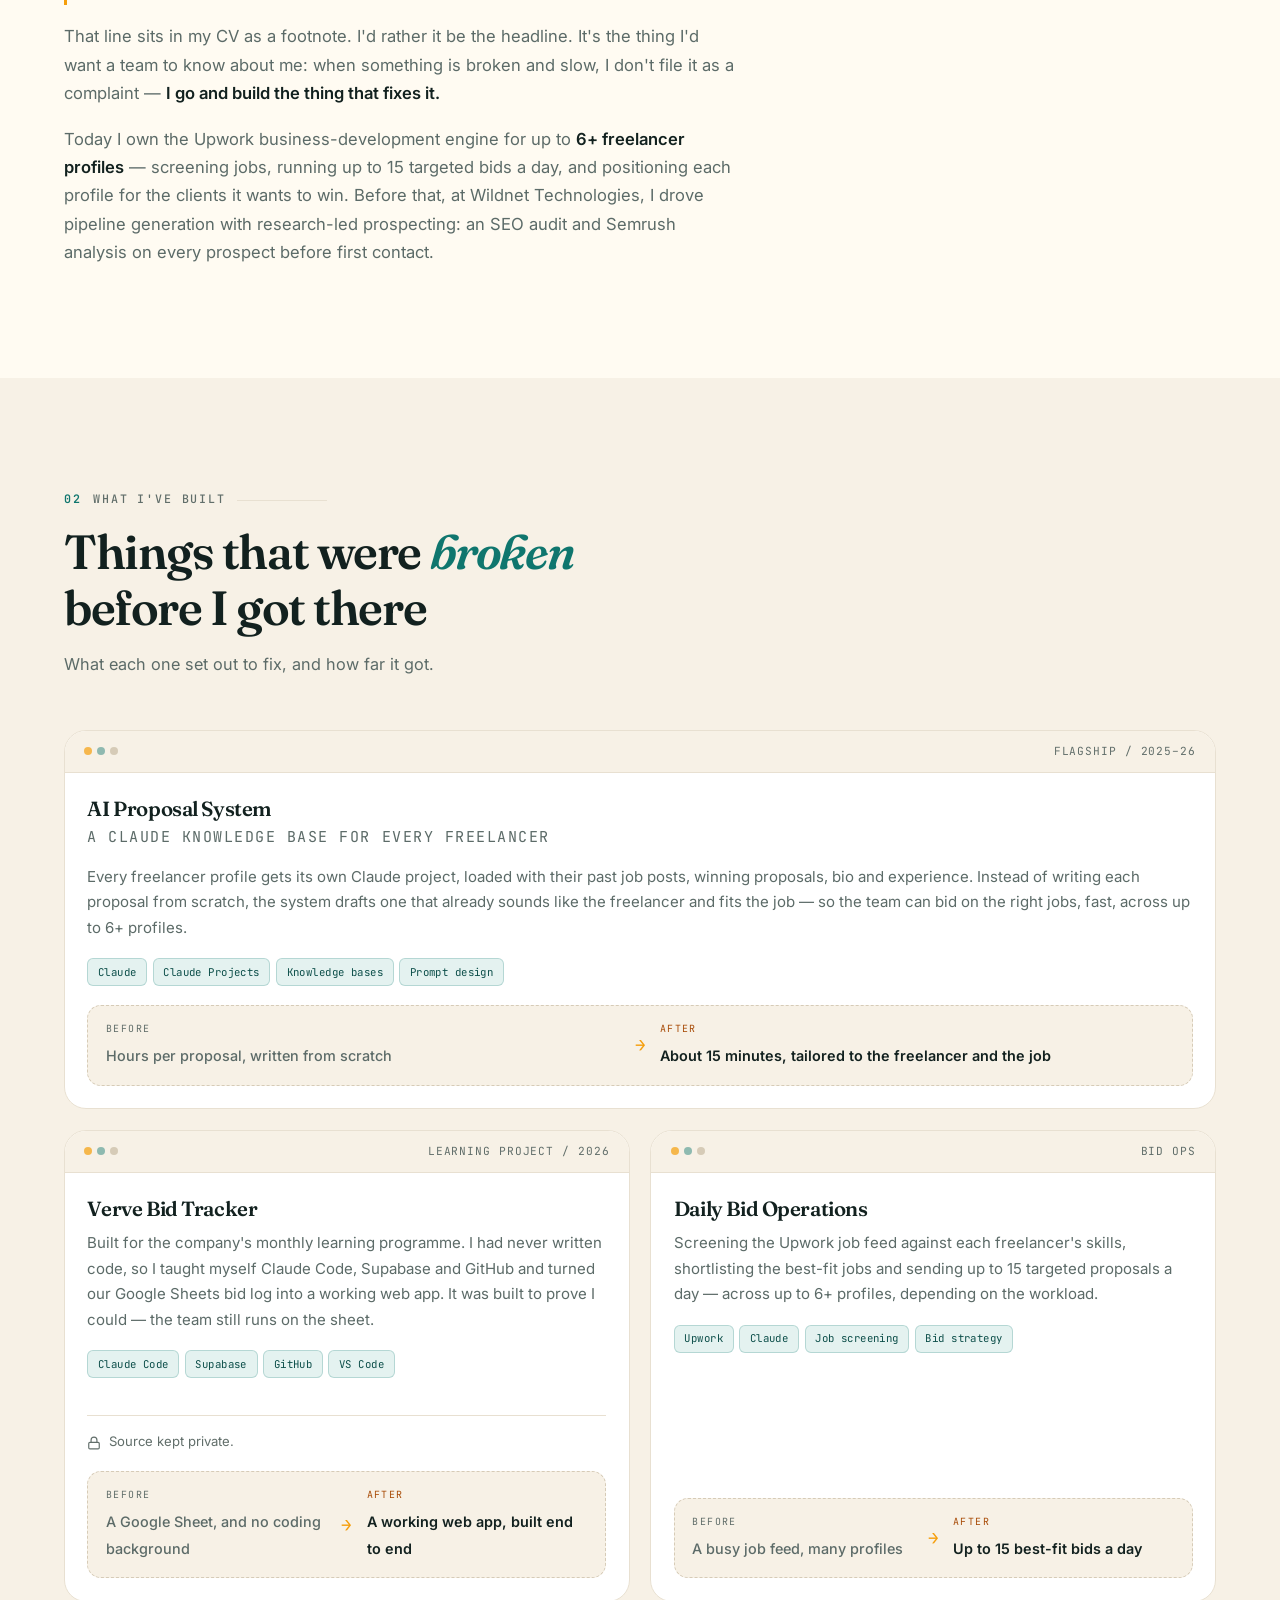
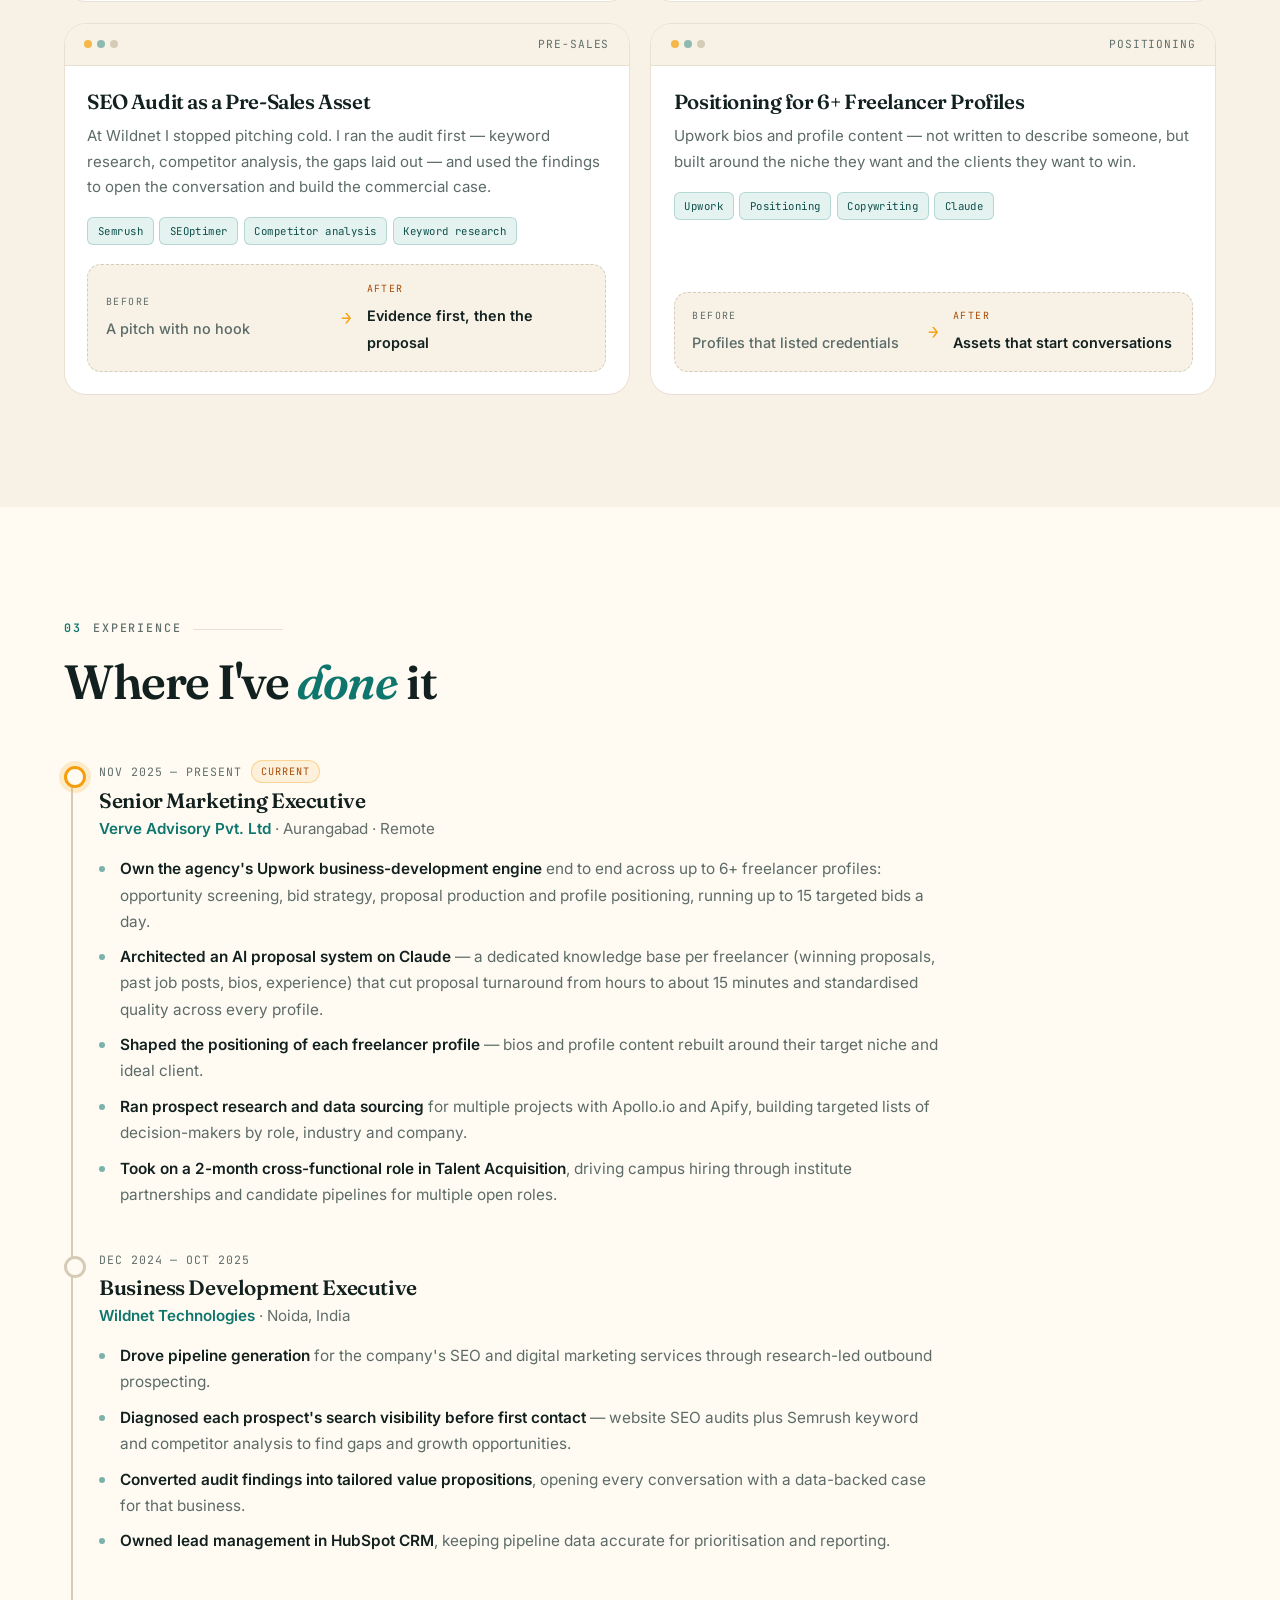
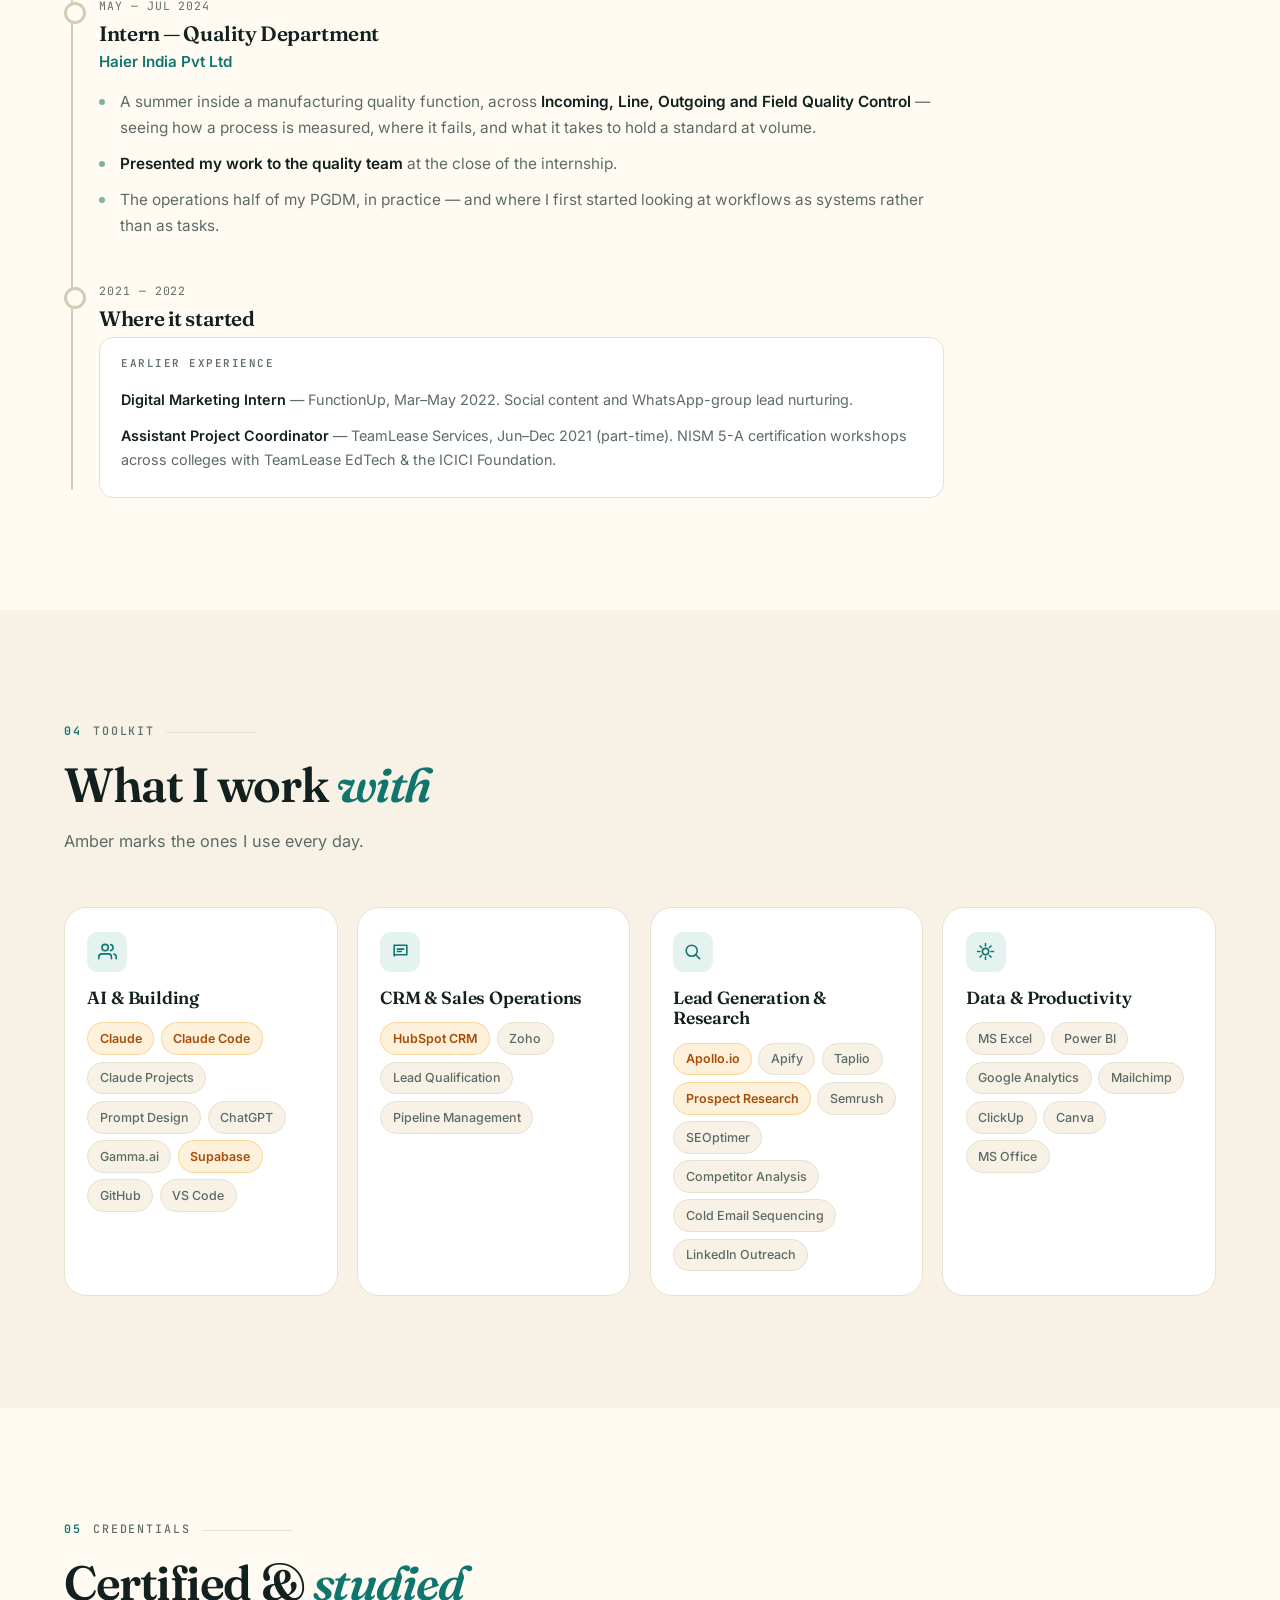
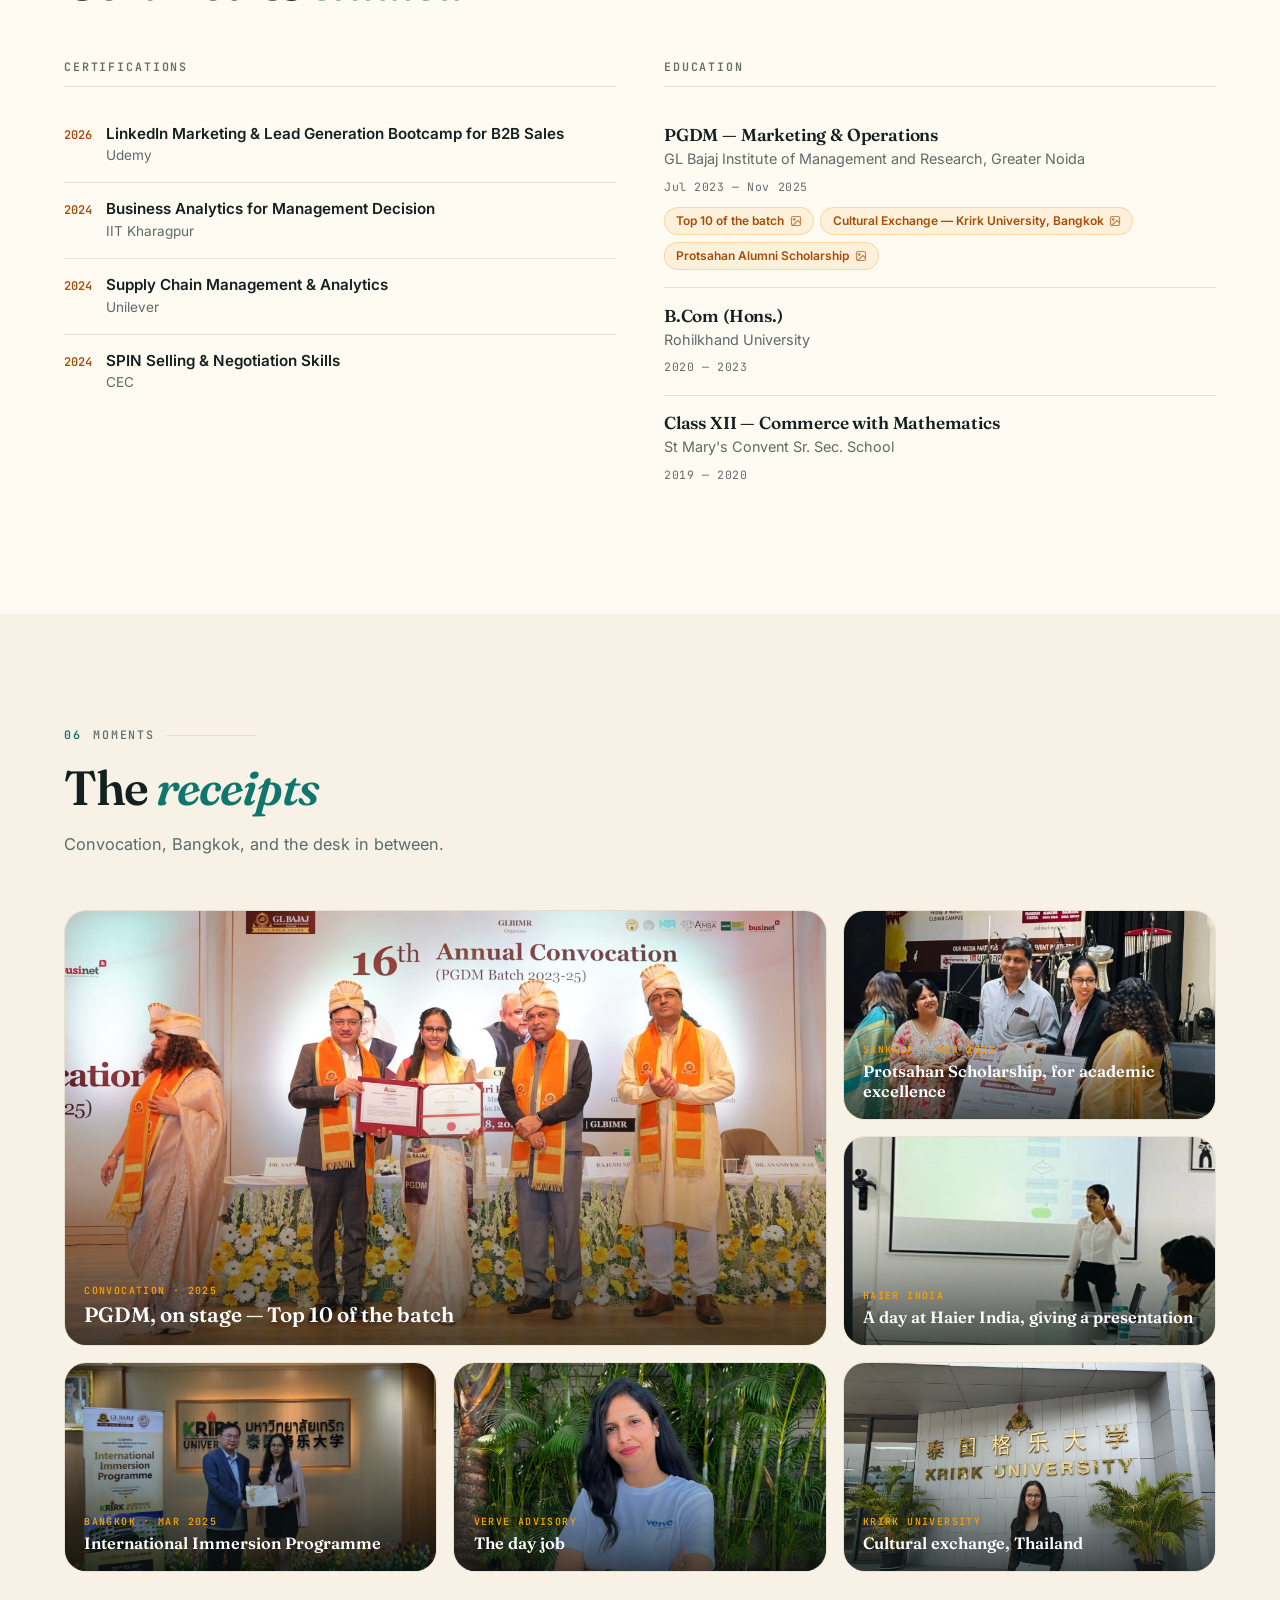
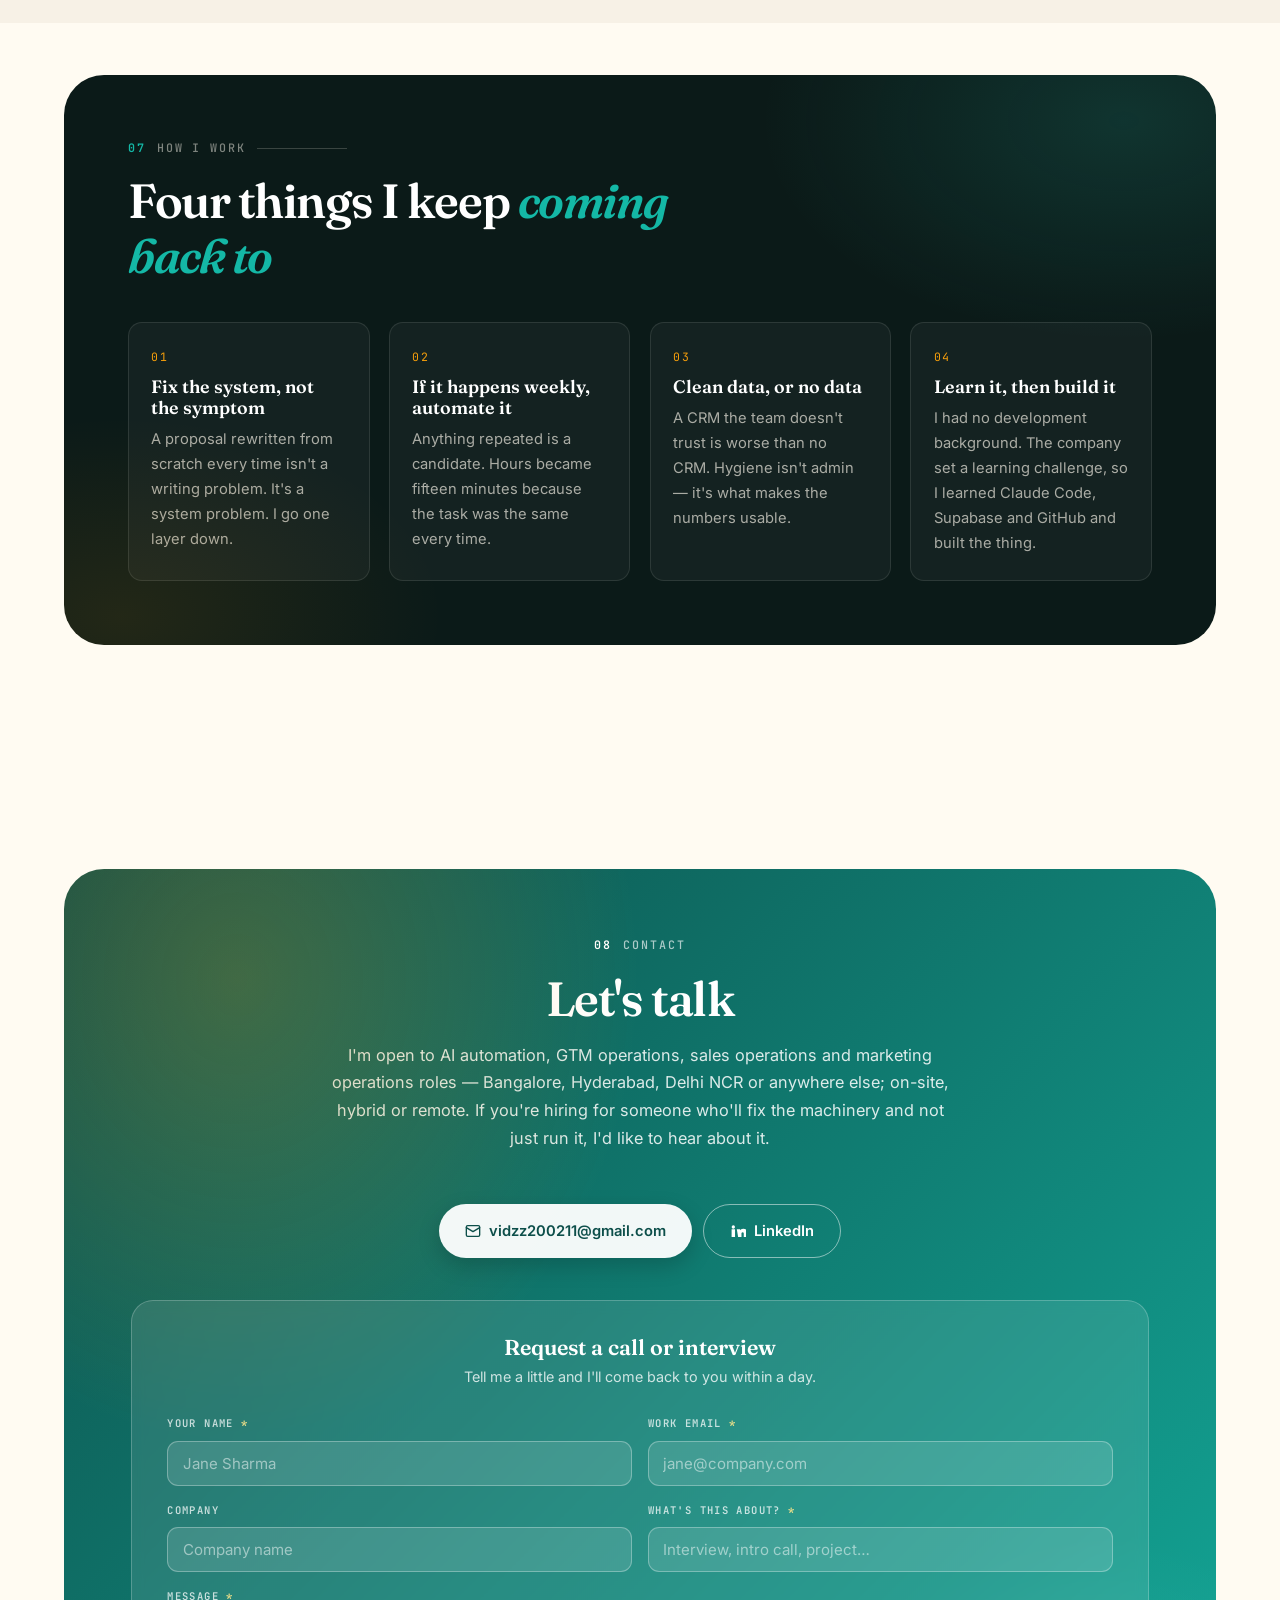
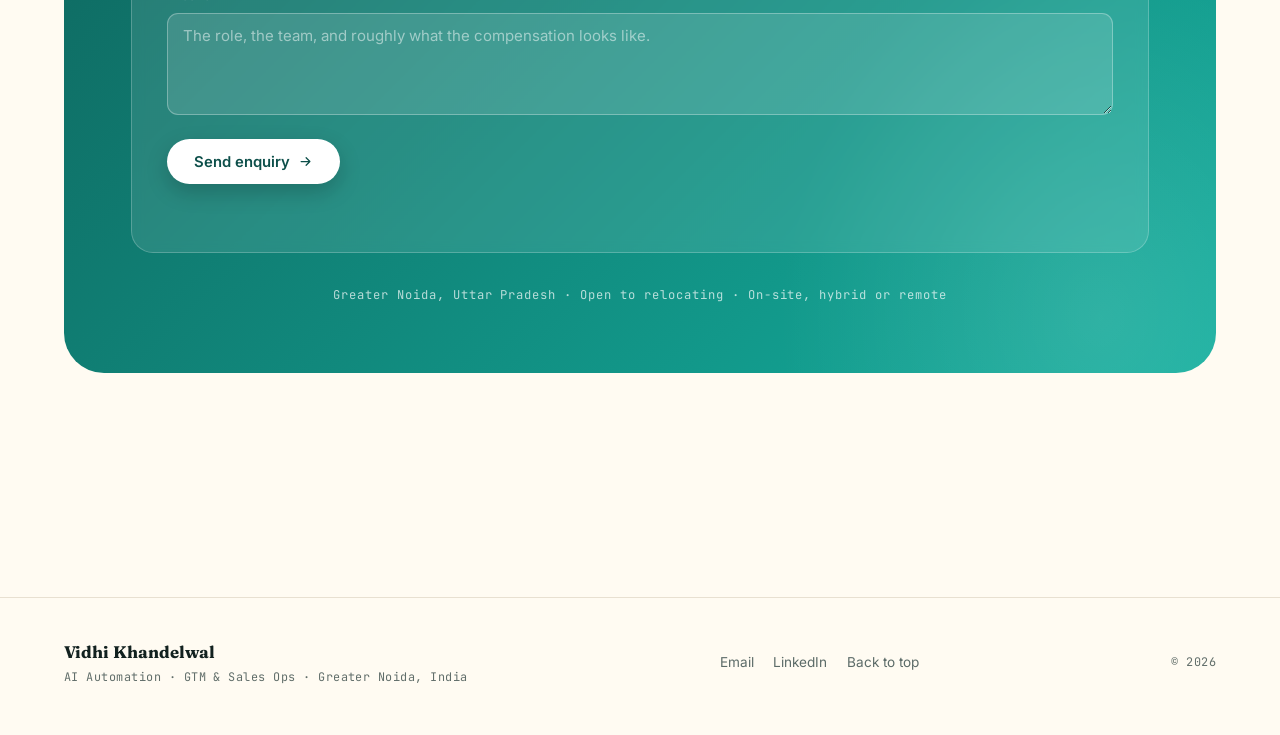
==== commit bda4a13f: "Reposition site for AI automation and GTM ops roles Align the site with the updated CV and LinkedIn:" ====
--- a/portfolio.html
+++ b/portfolio.html
@@ -3,13 +3,13 @@
 <head>
 <meta charset="UTF-8">
 <meta name="viewport" content="width=device-width, initial-scale=1.0">
-<title>Vidhi Khandelwal — Sales &amp; Marketing Operations</title>
-<meta name="description" content="Vidhi Khandelwal — sales and marketing operations professional building the reporting, automation and CRM systems behind B2B revenue teams. Senior Marketing Executive at Verve Advisory.">
+<title>Vidhi Khandelwal — AI Automation &amp; GTM Operations</title>
+<meta name="description" content="Vidhi Khandelwal — AI automation and GTM operations. Builds the AI workflows and tools behind B2B business development. Senior Marketing Executive at Verve Advisory.">
 <meta name="author" content="Vidhi Khandelwal">
 
 <meta property="og:type" content="profile">
-<meta property="og:title" content="Vidhi Khandelwal — Sales &amp; Marketing Operations">
-<meta property="og:description" content="I build the systems behind the marketing — reporting infrastructure, workflow automation and CRM operations for B2B teams.">
+<meta property="og:title" content="Vidhi Khandelwal — AI Automation &amp; GTM Operations">
+<meta property="og:description" content="I build the systems behind business development — AI workflows, prospect research and CRM.">
 <meta property="og:image" content="https://digitalprofilevidhikhandelwal.vercel.app/photos/og-image.jpg">
 <meta property="og:image:width" content="1200">
 <meta property="og:image:height" content="630">
@@ -34,7 +34,7 @@
   "url": "https://www.linkedin.com/in/vidhi-khandelwal-pgdm",
   "sameAs": ["https://www.linkedin.com/in/vidhi-khandelwal-pgdm"],
   "worksFor": { "@type": "Organization", "name": "Verve Advisory Pvt. Ltd" },
-  "description": "Marketing operations professional building reporting infrastructure, workflow automation and CRM systems for B2B marketing teams.",
+  "description": "AI automation and GTM operations professional building AI workflows, internal tools and CRM pipelines behind B2B business development.",
   "address": {
     "@type": "PostalAddress",
     "addressLocality": "Greater Noida",
@@ -45,7 +45,7 @@
     { "@type": "CollegeOrUniversity", "name": "GL Bajaj Institute of Management and Research" },
     { "@type": "CollegeOrUniversity", "name": "Rohilkhand University" }
   ],
-  "knowsAbout": ["Sales Operations","Marketing Operations","CRM Management","HubSpot","Pipeline Management","Marketing Automation","Power BI","Lead Generation","B2B Marketing","Campaign Management"]
+  "knowsAbout": ["AI Workflow Automation","GTM Operations","Sales Operations","Marketing Operations","Claude","Claude Code","Prompt Engineering","HubSpot","Lead Generation","Prospect Research"]
 }
 </script>
 </head>
@@ -119,8 +119,8 @@
       <div class="hero-grid">
 
         <div class="hero-text">
-          <span class="status-dot"><i></i> Open to sales &amp; marketing ops roles</span>
-          <p class="eyebrow">Sales &amp; Marketing Operations · Greater Noida, India</p>
+          <span class="status-dot"><i></i> Open to AI automation, GTM &amp; sales ops roles</span>
+          <p class="eyebrow">AI Automation · GTM &amp; Sales Ops · Greater Noida, India</p>
 
           <h1><span class="w">Vidhi</span> <em class="w">Khandelwal</em></h1>
 
@@ -129,9 +129,10 @@
           </p>
 
           <p class="hero-blurb">
-            Most marketing people run the campaigns. I am more interested in the machinery
-            underneath — the proposal workflow that used to take four hours, the CRM data a
-            team can actually trust, and the reporting tool I taught myself to build.
+            Most people in business development run the process. I am more interested in the
+            machinery underneath — the proposal that used to take hours and now takes fifteen
+            minutes, the research done before the first message, and the tools I taught myself
+            to build.
             <strong>Two years, two companies, and a habit of fixing what everyone else
             works around.</strong>
           </p>
@@ -162,23 +163,23 @@
       <div class="metrics reveal">
         <div class="metric">
           <div class="m-val"><span class="count" data-count="2">0</span></div>
-          <div class="m-lab">Years in marketing operations</div>
+          <div class="m-lab">Years in B2B business development</div>
           <div class="m-note">2024 → now</div>
         </div>
         <div class="metric">
           <div class="m-val"><span class="count" data-count="6">0</span><span class="suffix">+</span></div>
-          <div class="m-lab">Client accounts run end to end</div>
-          <div class="m-note">CRM · outreach · positioning</div>
+          <div class="m-lab">Freelancer profiles run end to end</div>
+          <div class="m-note">screening · bidding · positioning</div>
         </div>
         <div class="metric">
           <div class="m-val"><span class="count" data-count="15">0</span><span class="suffix">min</span></div>
-          <div class="m-lab">Proposal turnaround, automated</div>
-          <div class="m-note">previously 4+ hours</div>
+          <div class="m-lab">Proposal turnaround with AI</div>
+          <div class="m-note">previously hours</div>
         </div>
         <div class="metric">
-          <div class="m-val"><span class="count" data-count="5">0</span></div>
+          <div class="m-val"><span class="count" data-count="3">0</span></div>
           <div class="m-lab">Things I have built</div>
-          <div class="m-note">reporting · automation · CRM</div>
+          <div class="m-note">AI workflows · web apps</div>
         </div>
       </div>
     </div>
@@ -188,8 +189,8 @@
   <!-- ============================ TICKER ============================ -->
   <div class="ticker" aria-hidden="true">
     <div class="ticker-track">
-      <span class="ticker-row"><span>HubSpot CRM</span><span>Power BI</span><span>Supabase</span><span>Apollo.io</span><span>Claude</span><span>Semrush</span><span>Mailchimp</span><span>Zoho</span><span>Google Analytics</span><span>GitHub</span><span>ClickUp</span><span>Apify</span><span>Taplio</span><span>Canva</span><span>MS Excel</span><span>VS Code</span><span>Gamma.ai</span><span>SEOptimer</span></span>
-      <span class="ticker-row"><span>HubSpot CRM</span><span>Power BI</span><span>Supabase</span><span>Apollo.io</span><span>Claude</span><span>Semrush</span><span>Mailchimp</span><span>Zoho</span><span>Google Analytics</span><span>GitHub</span><span>ClickUp</span><span>Apify</span><span>Taplio</span><span>Canva</span><span>MS Excel</span><span>VS Code</span><span>Gamma.ai</span><span>SEOptimer</span></span>
+      <span class="ticker-row"><span>HubSpot CRM</span><span>Power BI</span><span>Supabase</span><span>Apollo.io</span><span>Claude</span><span>Claude Code</span><span>Semrush</span><span>Mailchimp</span><span>Zoho</span><span>Google Analytics</span><span>GitHub</span><span>ClickUp</span><span>Apify</span><span>Taplio</span><span>Canva</span><span>MS Excel</span><span>VS Code</span><span>Gamma.ai</span><span>SEOptimer</span></span>
+      <span class="ticker-row"><span>HubSpot CRM</span><span>Power BI</span><span>Supabase</span><span>Apollo.io</span><span>Claude</span><span>Claude Code</span><span>Semrush</span><span>Mailchimp</span><span>Zoho</span><span>Google Analytics</span><span>GitHub</span><span>ClickUp</span><span>Apify</span><span>Taplio</span><span>Canva</span><span>MS Excel</span><span>VS Code</span><span>Gamma.ai</span><span>SEOptimer</span></span>
     </div>
   </div>
 
@@ -205,17 +206,18 @@
           </div>
 
           <p>
-            I started where most marketing careers start — campaigns, outreach, client calls.
-            What I kept noticing was how much of the work wasn't the work. Reports rebuilt by
-            hand every Monday. Proposals reassembled from scratch each time. Pipeline data
-            nobody quite believed.
+            I started where most business-development careers start — calls, outreach, lead
+            lists. What I kept noticing was how much of the work wasn't the work. Proposals
+            reassembled from scratch each time. Prospects contacted before anyone had looked at
+            their business. Data copied between spreadsheets by hand.
           </p>
 
           <p>
-            So I started learning how to fix the layer underneath. My manager set me a project
-            to build an internal reporting tool, and I had never written a line of production
-            code. I taught myself Supabase, GitHub and VS Code, and built one anyway — lead
-            capture, CRM data and dashboard analytics in a single working system.
+            So I started fixing the layer underneath. At Verve Advisory I built a Claude-based
+            proposal system — a dedicated knowledge base for each freelancer — and proposals went
+            from hours to about fifteen minutes. When the company set a monthly learning
+            challenge, I had never written a line of code. I taught myself Claude Code, Supabase
+            and GitHub, and turned our Google Sheets bid log into a working web app anyway.
           </p>
 
           <p class="pull-quote">
@@ -229,10 +231,11 @@
           </p>
 
           <p>
-            Today I run marketing operations for <strong>6+ client accounts</strong> — CRM and
-            pipeline hygiene, cold email sequencing, LinkedIn outreach, campaign tracking and
-            the positioning assets that turn a view into a conversation. Before that I owned the
-            full client journey at Wildnet Technologies, from first touch to live campaign.
+            Today I own the Upwork business-development engine for up to <strong>6+ freelancer
+            profiles</strong> — screening jobs, running up to 15 targeted bids a day, and positioning
+            each profile for the clients it wants to win. Before that, at Wildnet Technologies, I
+            drove pipeline generation with research-led prospecting: an SEO audit and Semrush
+            analysis on every prospect before first contact.
           </p>
         </div>
 
@@ -249,11 +252,11 @@
             </div>
             <div class="row">
               <dt>Now</dt>
-              <dd>Sr. Marketing Executive<span class="sub">Verve Advisory · Remote</span></dd>
+              <dd>Sr. Marketing Executive<span class="sub">Verve Advisory (Aurangabad) · Remote</span></dd>
             </div>
             <div class="row">
               <dt>Focus</dt>
-              <dd>Marketing ops<span class="sub">CRM · reporting · automation</span></dd>
+              <dd>AI &amp; GTM ops<span class="sub">AI workflows · bid ops · CRM</span></dd>
             </div>
             <div class="row">
               <dt>Industry</dt>
@@ -265,7 +268,7 @@
             </div>
             <div class="row">
               <dt>Roles</dt>
-              <dd>Sales · Marketing Ops<span class="sub">RevOps, Growth &amp; Campaign Ops</span></dd>
+              <dd>AI Automation · GTM Ops<span class="sub">Sales Ops, RevOps &amp; Marketing Ops</span></dd>
             </div>
           </dl>
         </aside>
@@ -290,20 +293,48 @@
         <article class="system wide reveal">
           <div class="sys-bar">
             <div class="sys-dots"><i></i><i></i><i></i></div>
-            <span class="sys-name">flagship / 2026</span>
+            <span class="sys-name">flagship / 2025–26</span>
           </div>
           <div class="sys-body">
-            <h3>Verve Bidding Tracker</h3>
-            <p class="sys-sub">Internal marketing operations dashboard</p>
+            <h3>AI Proposal System</h3>
+            <p class="sys-sub">A Claude knowledge base for every freelancer</p>
             <p>
-              My manager set this as a learning project. I had never written production code,
-              so I taught myself Supabase, GitHub and VS Code and built a working tool end to
-              end — lead capture, storage and dashboard analysis, so pipeline reporting
-              assembles itself instead of being rebuilt by hand. It was built to prove I
-              could; it was never rolled out to the team.
+              Every freelancer profile gets its own Claude project, loaded with their past job
+              posts, winning proposals, bio and experience. Instead of writing each proposal from
+              scratch, the system drafts one that already sounds like the freelancer and fits the
+              job — so the team can bid on the right jobs, fast, across up to 6+ profiles.
             </p>
             <div class="sys-stack">
-              <span>Supabase</span><span>GitHub</span><span>VS Code</span><span>Dashboard analytics</span><span>Lead capture</span>
+              <span>Claude</span><span>Claude Projects</span><span>Knowledge bases</span><span>Prompt design</span>
+            </div>
+          </div>
+          <div class="readout">
+            <div class="before">
+              <span class="ro-lab">Before</span>
+              <span class="ro-val">Hours per proposal, written from scratch</span>
+            </div>
+            <span class="arrow" aria-hidden="true">→</span>
+            <div class="after">
+              <span class="ro-lab">After</span>
+              <span class="ro-val">About 15 minutes, tailored to the freelancer and the job</span>
+            </div>
+          </div>
+        </article>
+
+        <article class="system reveal">
+          <div class="sys-bar">
+            <div class="sys-dots"><i></i><i></i><i></i></div>
+            <span class="sys-name">learning project / 2026</span>
+          </div>
+          <div class="sys-body">
+            <h3>Verve Bid Tracker</h3>
+            <p>
+              Built for the company's monthly learning programme. I had never written code, so I
+              taught myself Claude Code, Supabase and GitHub and turned our Google Sheets bid log
+              into a working web app. It was built to prove I could — the team still runs on the sheet.
+            </p>
+            <div class="sys-stack">
+              <span>Claude Code</span><span>Supabase</span><span>GitHub</span><span>VS Code</span>
             </div>
 
             <!-- Screenshots appear here automatically once you add them to
@@ -312,18 +343,18 @@
 
             <p class="sys-note">
               <svg viewBox="0 0 24 24" fill="none" stroke="currentColor" stroke-width="2" stroke-linecap="round" stroke-linejoin="round" aria-hidden="true"><rect x="3" y="11" width="18" height="11" rx="2"/><path d="M7 11V7a5 5 0 0 1 10 0v4"/></svg>
-              Built at Verve Advisory as a self-directed learning project — source kept private.
+              Source kept private.
             </p>
           </div>
           <div class="readout">
             <div class="before">
               <span class="ro-lab">Before</span>
-              <span class="ro-val">A brief from my manager, and no development background at all</span>
+              <span class="ro-val">A Google Sheet, and no coding background</span>
             </div>
             <span class="arrow" aria-hidden="true">→</span>
             <div class="after">
               <span class="ro-lab">After</span>
-              <span class="ro-val">A working tool, built end to end — lead capture, storage, dashboard analytics</span>
+              <span class="ro-val">A working web app, built end to end</span>
             </div>
           </div>
         </article>
@@ -331,56 +362,28 @@
         <article class="system reveal">
           <div class="sys-bar">
             <div class="sys-dots"><i></i><i></i><i></i></div>
-            <span class="sys-name">automation</span>
+            <span class="sys-name">bid ops</span>
           </div>
           <div class="sys-body">
-            <h3>AI Proposal &amp; Content Workflow</h3>
+            <h3>Daily Bid Operations</h3>
             <p>
-              An AI-driven system for producing proposals and client content. Weekly output
-              across 6+ accounts went up without a single extra person on the team.
+              Screening the Upwork job feed against each freelancer's skills, shortlisting the
+              best-fit jobs and sending up to 15 targeted proposals a day — across up to 6+ profiles,
+              depending on the workload.
             </p>
             <div class="sys-stack">
-              <span>Claude</span><span>ChatGPT</span><span>Gamma.ai</span><span>Workflow design</span>
+              <span>Upwork</span><span>Claude</span><span>Job screening</span><span>Bid strategy</span>
             </div>
           </div>
           <div class="readout">
             <div class="before">
               <span class="ro-lab">Before</span>
-              <span class="ro-val">Several hours per proposal</span>
+              <span class="ro-val">A busy job feed, many profiles</span>
             </div>
             <span class="arrow" aria-hidden="true">→</span>
             <div class="after">
               <span class="ro-lab">After</span>
-              <span class="ro-val">Under 15 minutes, 6+ accounts</span>
-            </div>
-          </div>
-        </article>
-
-        <article class="system reveal">
-          <div class="sys-bar">
-            <div class="sys-dots"><i></i><i></i><i></i></div>
-            <span class="sys-name">crm ops</span>
-          </div>
-          <div class="sys-body">
-            <h3>CRM &amp; Outreach Engine</h3>
-            <p>
-              Prospect list building, cold email sequencing, LinkedIn outreach and campaign
-              tracking, running across multiple client accounts with the pipeline data kept
-              clean enough for the team to act on.
-            </p>
-            <div class="sys-stack">
-              <span>HubSpot</span><span>Zoho</span><span>Apollo.io</span><span>Apify</span><span>Taplio</span>
-            </div>
-          </div>
-          <div class="readout">
-            <div class="before">
-              <span class="ro-lab">Before</span>
-              <span class="ro-val">Cold lists, untracked follow-up</span>
-            </div>
-            <span class="arrow" aria-hidden="true">→</span>
-            <div class="after">
-              <span class="ro-lab">After</span>
-              <span class="ro-val">Sequenced outreach, tracked to stage</span>
+              <span class="ro-val">Up to 15 best-fit bids a day</span>
             </div>
           </div>
         </article>
@@ -420,13 +423,13 @@
             <span class="sys-name">positioning</span>
           </div>
           <div class="sys-body">
-            <h3>Conversion Assets for 6+ Client Profiles</h3>
+            <h3>Positioning for 6+ Freelancer Profiles</h3>
             <p>
-              Bios, portfolio decks and video assets — not written to describe someone, but
-              built to turn a profile view into a qualified conversation.
+              Upwork bios and profile content — not written to describe someone, but built around
+              the niche they want and the clients they want to win.
             </p>
             <div class="sys-stack">
-              <span>Canva</span><span>Gamma.ai</span><span>Positioning</span><span>Copywriting</span>
+              <span>Upwork</span><span>Positioning</span><span>Copywriting</span><span>Claude</span>
             </div>
           </div>
           <div class="readout">
@@ -460,13 +463,13 @@
         <article class="tl-item now reveal">
           <p class="tl-when">Nov 2025 — Present <span class="tl-now-chip">Current</span></p>
           <h3>Senior Marketing Executive</h3>
-          <p class="tl-org">Verve Advisory Pvt. Ltd <span class="loc">· Remote</span></p>
+          <p class="tl-org">Verve Advisory Pvt. Ltd <span class="loc">· Aurangabad · Remote</span></p>
           <ul class="tl-points">
-            <li><strong>Built a custom internal reporting tool from scratch</strong> — a project set by my manager, taken from no development background to a working system handling lead capture, CRM data and dashboard analytics.</li>
-            <li><strong>Automated the proposal and content workflow</strong> with an AI-driven system that cut turnaround from several hours to under 15 minutes, raising weekly output across 6+ client accounts without adding headcount.</li>
-            <li>Manage <strong>CRM and outreach operations</strong> — prospect list building, cold email sequencing, LinkedIn outreach and campaign tracking across multiple client accounts.</li>
-            <li>Own <strong>positioning and conversion assets for 6+ client profiles</strong> — bios, portfolio decks and video assets built to convert views into qualified conversations.</li>
-            <li>Worked cross-functionally with the <strong>HR function for two months</strong>, coordinating campus hiring pipelines and stakeholder communication with institutes to fill multiple open roles.</li>
+            <li><strong>Own the agency's Upwork business-development engine</strong> end to end across up to 6+ freelancer profiles: opportunity screening, bid strategy, proposal production and profile positioning, running up to 15 targeted bids a day.</li>
+            <li><strong>Architected an AI proposal system on Claude</strong> — a dedicated knowledge base per freelancer (winning proposals, past job posts, bios, experience) that cut proposal turnaround from hours to about 15 minutes and standardised quality across every profile.</li>
+            <li><strong>Shaped the positioning of each freelancer profile</strong> — bios and profile content rebuilt around their target niche and ideal client.</li>
+            <li><strong>Ran prospect research and data sourcing</strong> for multiple projects with Apollo.io and Apify, building targeted lists of decision-makers by role, industry and company.</li>
+            <li><strong>Took on a 2-month cross-functional role in Talent Acquisition</strong>, driving campus hiring through institute partnerships and candidate pipelines for multiple open roles.</li>
           </ul>
         </article>
 
@@ -475,9 +478,10 @@
           <h3>Business Development Executive</h3>
           <p class="tl-org">Wildnet Technologies <span class="loc">· Noida, India</span></p>
           <ul class="tl-points">
-            <li><strong>Managed the end-to-end client journey</strong> from lead generation to campaign execution in HubSpot CRM — maintaining pipeline data, tracking campaign and conversion metrics, and reporting performance at each funnel stage.</li>
-            <li><strong>Used SEO audits as a pre-sales asset</strong> — running audits, keyword research and competitor analysis, then using the findings to open conversations and build the commercial case for engagement.</li>
-            <li><strong>Presented customised digital marketing strategies</strong> to client stakeholders in virtual consultations, converting discovery calls into scoped proposals.</li>
+            <li><strong>Drove pipeline generation</strong> for the company's SEO and digital marketing services through research-led outbound prospecting.</li>
+            <li><strong>Diagnosed each prospect's search visibility before first contact</strong> — website SEO audits plus Semrush keyword and competitor analysis to find gaps and growth opportunities.</li>
+            <li><strong>Converted audit findings into tailored value propositions</strong>, opening every conversation with a data-backed case for that business.</li>
+            <li><strong>Owned lead management in HubSpot CRM</strong>, keeping pipeline data accurate for prioritisation and reporting.</li>
           </ul>
         </article>
 
@@ -525,77 +529,62 @@
           <div class="tool-icon">
             <svg viewBox="0 0 24 24" fill="none" stroke="currentColor" stroke-width="2" stroke-linecap="round" stroke-linejoin="round" aria-hidden="true"><path d="M17 21v-2a4 4 0 0 0-4-4H5a4 4 0 0 0-4 4v2"/><circle cx="9" cy="7" r="4"/><path d="M23 21v-2a4 4 0 0 0-3-3.87M16 3.13a4 4 0 0 1 0 7.75"/></svg>
           </div>
-          <h3>CRM &amp; Sales Operations</h3>
-          <div class="tags">
-            <span class="tag hot">HubSpot CRM</span>
-            <span class="tag">Zoho</span>
-            <span class="tag hot">Pipeline Management</span>
-            <span class="tag">Lead Qualification</span>
-            <span class="tag">Conversion Tracking</span>
-            <span class="tag">CRM Data Hygiene</span>
-            <span class="tag">Process Documentation</span>
-          </div>
-        </div>
-
-        <div class="tool-card reveal">
-          <div class="tool-icon">
-            <svg viewBox="0 0 24 24" fill="none" stroke="currentColor" stroke-width="2" stroke-linecap="round" stroke-linejoin="round" aria-hidden="true"><path d="M3 3v18h18"/><rect x="7" y="12" width="3" height="6"/><rect x="12" y="8" width="3" height="10"/><rect x="17" y="4" width="3" height="14"/></svg>
-          </div>
-          <h3>Reporting &amp; Analytics</h3>
-          <div class="tags">
-            <span class="tag hot">Power BI</span>
-            <span class="tag hot">MS Excel</span>
-            <span class="tag">Google Analytics</span>
-            <span class="tag">Dashboard Development</span>
-            <span class="tag">Funnel Reporting</span>
-            <span class="tag">Data Management</span>
-          </div>
-        </div>
-
-        <div class="tool-card reveal">
-          <div class="tool-icon">
-            <svg viewBox="0 0 24 24" fill="none" stroke="currentColor" stroke-width="2" stroke-linecap="round" stroke-linejoin="round" aria-hidden="true"><path d="M4 4h16v12H5.2L4 17.5z"/><path d="M8 9h8M8 12h5"/></svg>
-          </div>
-          <h3>Marketing Operations</h3>
-          <div class="tags">
-            <span class="tag hot">Campaign Management</span>
-            <span class="tag hot">Marketing Automation</span>
-            <span class="tag">Mailchimp</span>
-            <span class="tag">Mergo</span>
-            <span class="tag">Workflow Automation</span>
-            <span class="tag">Semrush</span>
-            <span class="tag">SEOptimer</span>
-          </div>
-        </div>
-
-        <div class="tool-card reveal">
-          <div class="tool-icon">
-            <svg viewBox="0 0 24 24" fill="none" stroke="currentColor" stroke-width="2" stroke-linecap="round" stroke-linejoin="round" aria-hidden="true"><circle cx="11" cy="11" r="7"/><path d="m21 21-4.3-4.3"/></svg>
-          </div>
-          <h3>Lead Generation &amp; Outbound</h3>
-          <div class="tags">
-            <span class="tag hot">Apollo.io</span>
-            <span class="tag">Apify</span>
-            <span class="tag">Taplio</span>
-            <span class="tag hot">Cold Email Sequencing</span>
-            <span class="tag">LinkedIn Outreach</span>
-            <span class="tag">Prospect Research</span>
-            <span class="tag">Competitor Analysis</span>
-          </div>
-        </div>
-
-        <div class="tool-card reveal">
-          <div class="tool-icon">
-            <svg viewBox="0 0 24 24" fill="none" stroke="currentColor" stroke-width="2" stroke-linecap="round" stroke-linejoin="round" aria-hidden="true"><path d="M12 2v3M12 19v3M2 12h3M19 12h3M5 5l2 2M17 17l2 2M19 5l-2 2M7 17l-2 2"/><circle cx="12" cy="12" r="4"/></svg>
-          </div>
-          <h3>Productivity &amp; AI</h3>
+          <h3>AI &amp; Building</h3>
           <div class="tags">
             <span class="tag hot">Claude</span>
+            <span class="tag hot">Claude Code</span>
+            <span class="tag">Claude Projects</span>
+            <span class="tag">Prompt Design</span>
             <span class="tag">ChatGPT</span>
             <span class="tag">Gamma.ai</span>
             <span class="tag hot">Supabase</span>
             <span class="tag">GitHub</span>
             <span class="tag">VS Code</span>
+          </div>
+        </div>
+
+
+        <div class="tool-card reveal">
+          <div class="tool-icon">
+            <svg viewBox="0 0 24 24" fill="none" stroke="currentColor" stroke-width="2" stroke-linecap="round" stroke-linejoin="round" aria-hidden="true"><path d="M4 4h16v12H5.2L4 17.5z"/><path d="M8 9h8M8 12h5"/></svg>
+          </div>
+          <h3>CRM &amp; Sales Operations</h3>
+          <div class="tags">
+            <span class="tag hot">HubSpot CRM</span>
+            <span class="tag">Zoho</span>
+            <span class="tag">Lead Qualification</span>
+            <span class="tag">Pipeline Management</span>
+          </div>
+        </div>
+
+        <div class="tool-card reveal">
+          <div class="tool-icon">
+            <svg viewBox="0 0 24 24" fill="none" stroke="currentColor" stroke-width="2" stroke-linecap="round" stroke-linejoin="round" aria-hidden="true"><circle cx="11" cy="11" r="7"/><path d="m21 21-4.3-4.3"/></svg>
+          </div>
+          <h3>Lead Generation &amp; Research</h3>
+          <div class="tags">
+            <span class="tag hot">Apollo.io</span>
+            <span class="tag">Apify</span>
+            <span class="tag">Taplio</span>
+            <span class="tag hot">Prospect Research</span>
+            <span class="tag">Semrush</span>
+            <span class="tag">SEOptimer</span>
+            <span class="tag">Competitor Analysis</span>
+            <span class="tag">Cold Email Sequencing</span>
+            <span class="tag">LinkedIn Outreach</span>
+          </div>
+        </div>
+
+        <div class="tool-card reveal">
+          <div class="tool-icon">
+            <svg viewBox="0 0 24 24" fill="none" stroke="currentColor" stroke-width="2" stroke-linecap="round" stroke-linejoin="round" aria-hidden="true"><path d="M12 2v3M12 19v3M2 12h3M19 12h3M5 5l2 2M17 17l2 2M19 5l-2 2M7 17l-2 2"/><circle cx="12" cy="12" r="4"/></svg>
+          </div>
+          <h3>Data &amp; Productivity</h3>
+          <div class="tags">
+            <span class="tag">MS Excel</span>
+            <span class="tag">Power BI</span>
+            <span class="tag">Google Analytics</span>
+            <span class="tag">Mailchimp</span>
             <span class="tag">ClickUp</span>
             <span class="tag">Canva</span>
             <span class="tag">MS Office</span>
@@ -746,7 +735,7 @@
         </button>
 
         <button class="g-item g-focus-t" type="button" data-src="photos/verve-portrait.jpg"
-                data-title="Verve Advisory — where I run marketing operations for 6+ client accounts">
+                data-title="Verve Advisory — where I run AI-powered bid operations for up to 6+ freelancer profiles">
           <img src="photos/verve-portrait.jpg" alt="Vidhi Khandelwal wearing a Verve Advisory t-shirt" loading="lazy">
           <span class="g-zoom"><svg viewBox="0 0 24 24" fill="none" stroke="currentColor" stroke-width="2" stroke-linecap="round" stroke-linejoin="round" aria-hidden="true"><circle cx="11" cy="11" r="7"/><path d="m21 21-4.3-4.3M11 8v6M8 11h6"/></svg></span>
           <span class="g-cap">
@@ -782,12 +771,12 @@
           <div class="principle">
             <div class="p-num">01</div>
             <h3>Fix the system, not the symptom</h3>
-            <p>A report that's wrong every week isn't a reporting problem. It's a plumbing problem. I go one layer down.</p>
+            <p>A proposal rewritten from scratch every time isn't a writing problem. It's a system problem. I go one layer down.</p>
           </div>
           <div class="principle">
             <div class="p-num">02</div>
             <h3>If it happens weekly, automate it</h3>
-            <p>Anything repeated is a candidate. Four hours became fifteen minutes because the task was the same every time.</p>
+            <p>Anything repeated is a candidate. Hours became fifteen minutes because the task was the same every time.</p>
           </div>
           <div class="principle">
             <div class="p-num">03</div>
@@ -797,7 +786,7 @@
           <div class="principle">
             <div class="p-num">04</div>
             <h3>Learn it, then build it</h3>
-            <p>I had no development background. I was handed a brief anyway, so I learned Supabase and GitHub and built the thing.</p>
+            <p>I had no development background. The company set a learning challenge, so I learned Claude Code, Supabase and GitHub and built the thing.</p>
           </div>
         </div>
       </div>
@@ -812,8 +801,8 @@
           <p class="section-eyebrow"><b>08</b> Contact</p>
           <h2 class="section-title">Let's talk</h2>
           <p class="section-intro">
-            I'm open to sales, marketing operations, revenue operations and growth roles —
-            any location, any setup, on-site, hybrid or remote. If you're hiring for
+            I'm open to AI automation, GTM operations, sales operations and marketing operations
+            roles — Bangalore, Hyderabad, Delhi NCR or anywhere else; on-site, hybrid or remote. If you're hiring for
             someone who'll fix the machinery and not just run it, I'd like to hear about it.
           </p>
         </div>
@@ -897,7 +886,7 @@
   <div class="container footer-inner">
     <div>
       <div class="footer-brand">Vidhi Khandelwal</div>
-      <div class="footer-note">Sales &amp; Marketing Operations · Greater Noida, India</div>
+      <div class="footer-note">AI Automation · GTM &amp; Sales Ops · Greater Noida, India</div>
     </div>
     <nav class="footer-links" aria-label="Footer">
       <a href="mailto:vidzz200211@gmail.com">Email</a>
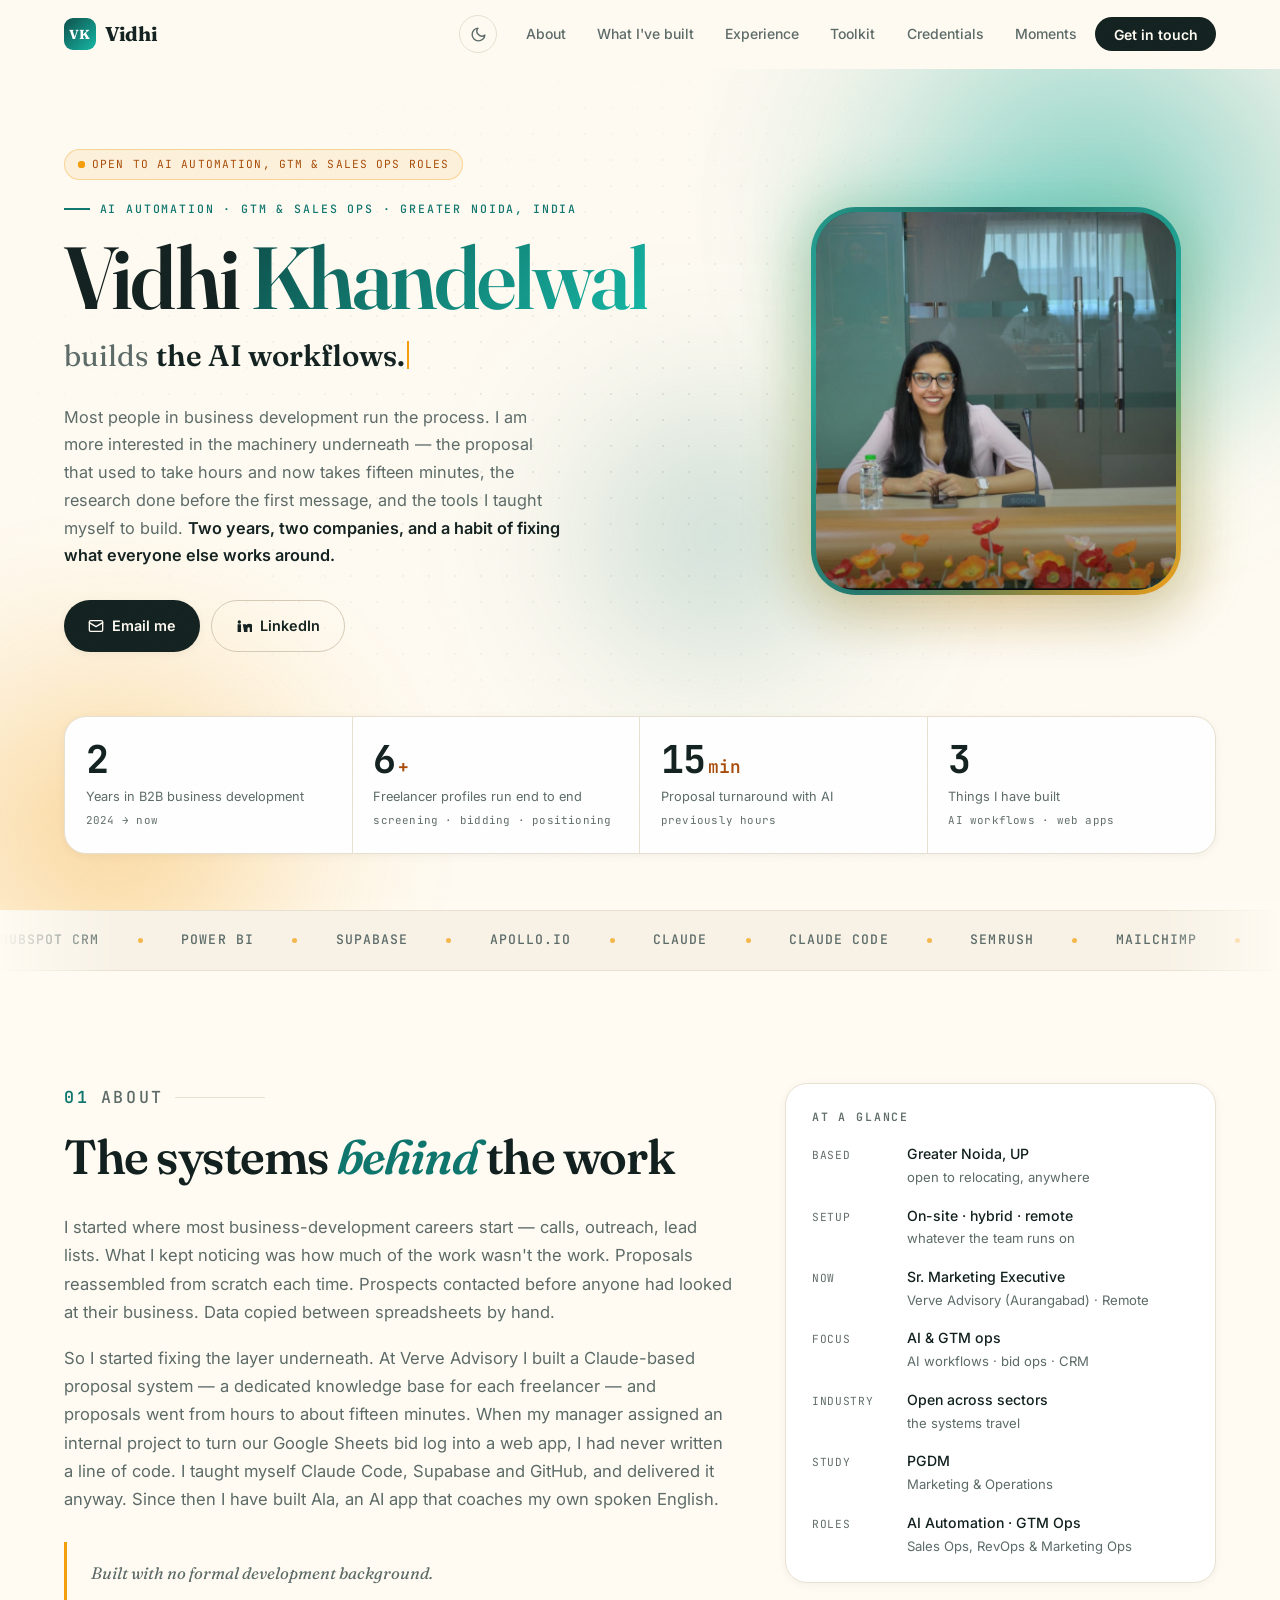
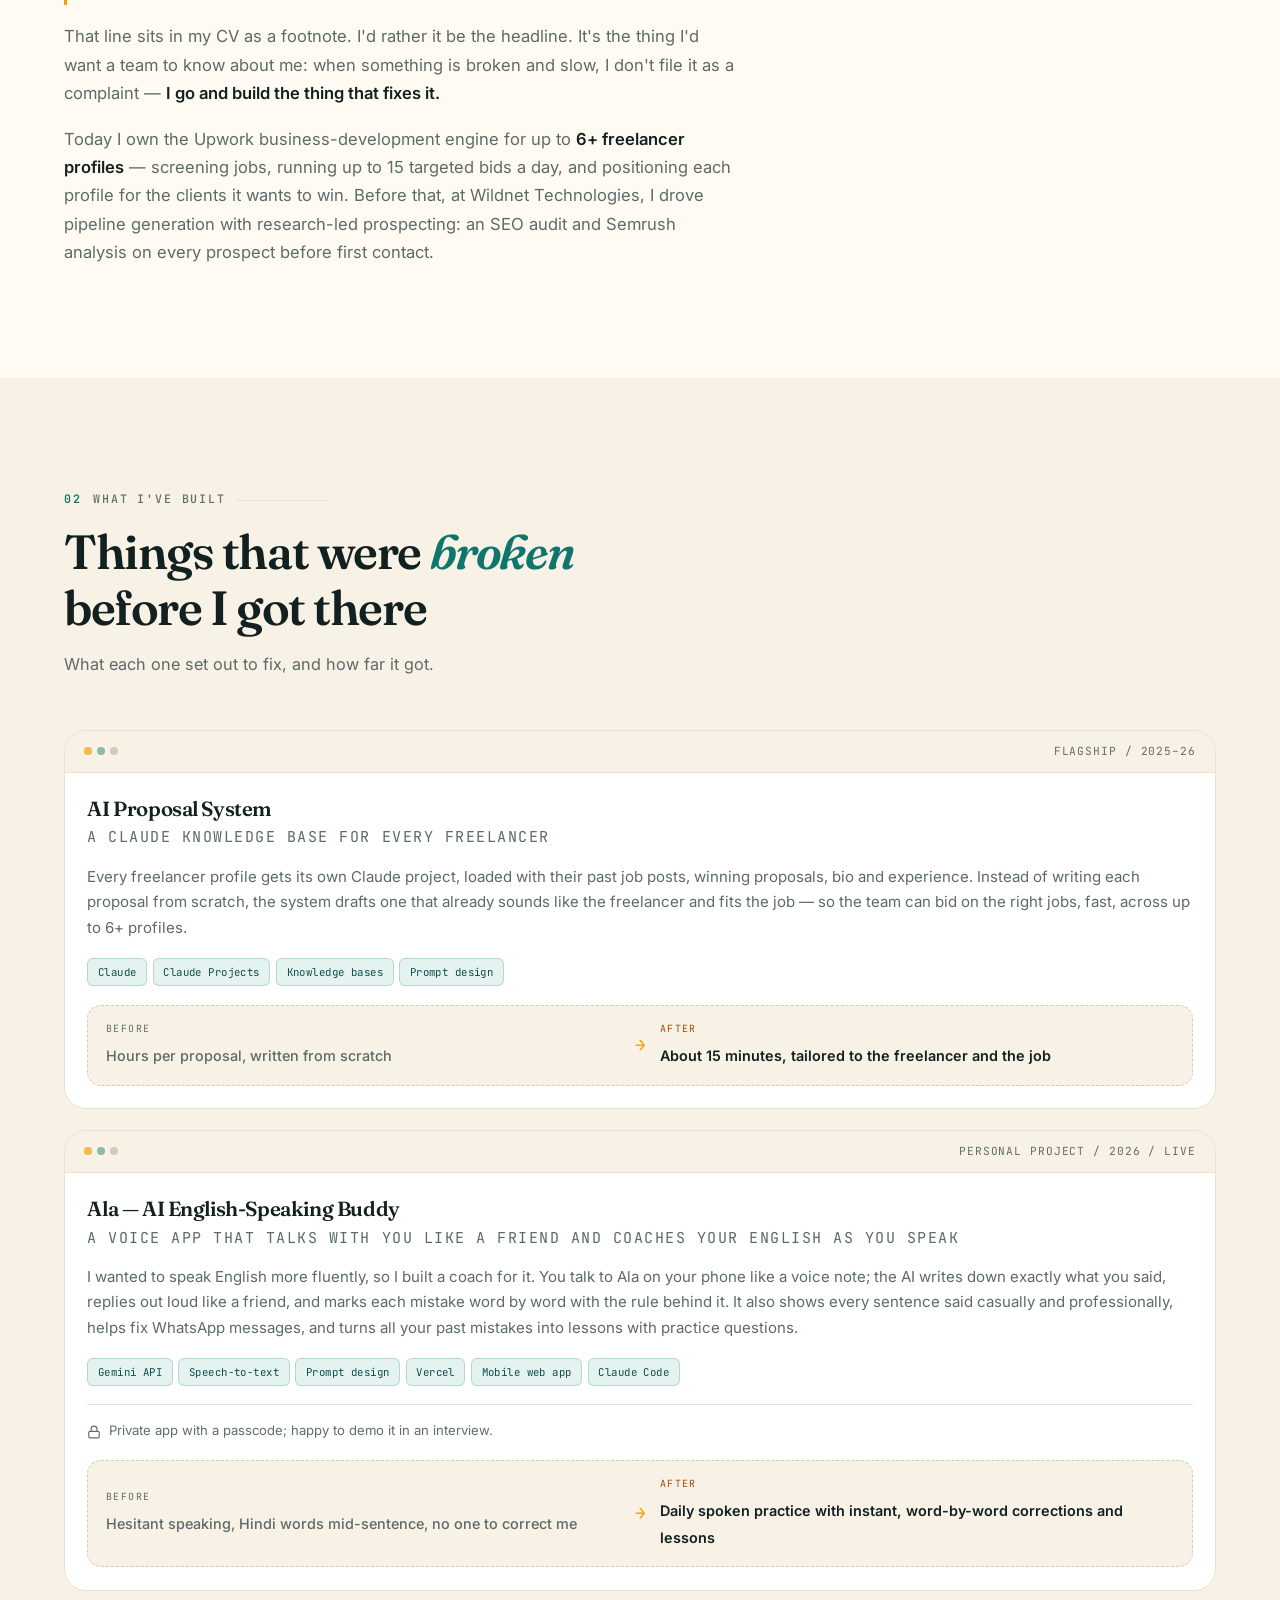
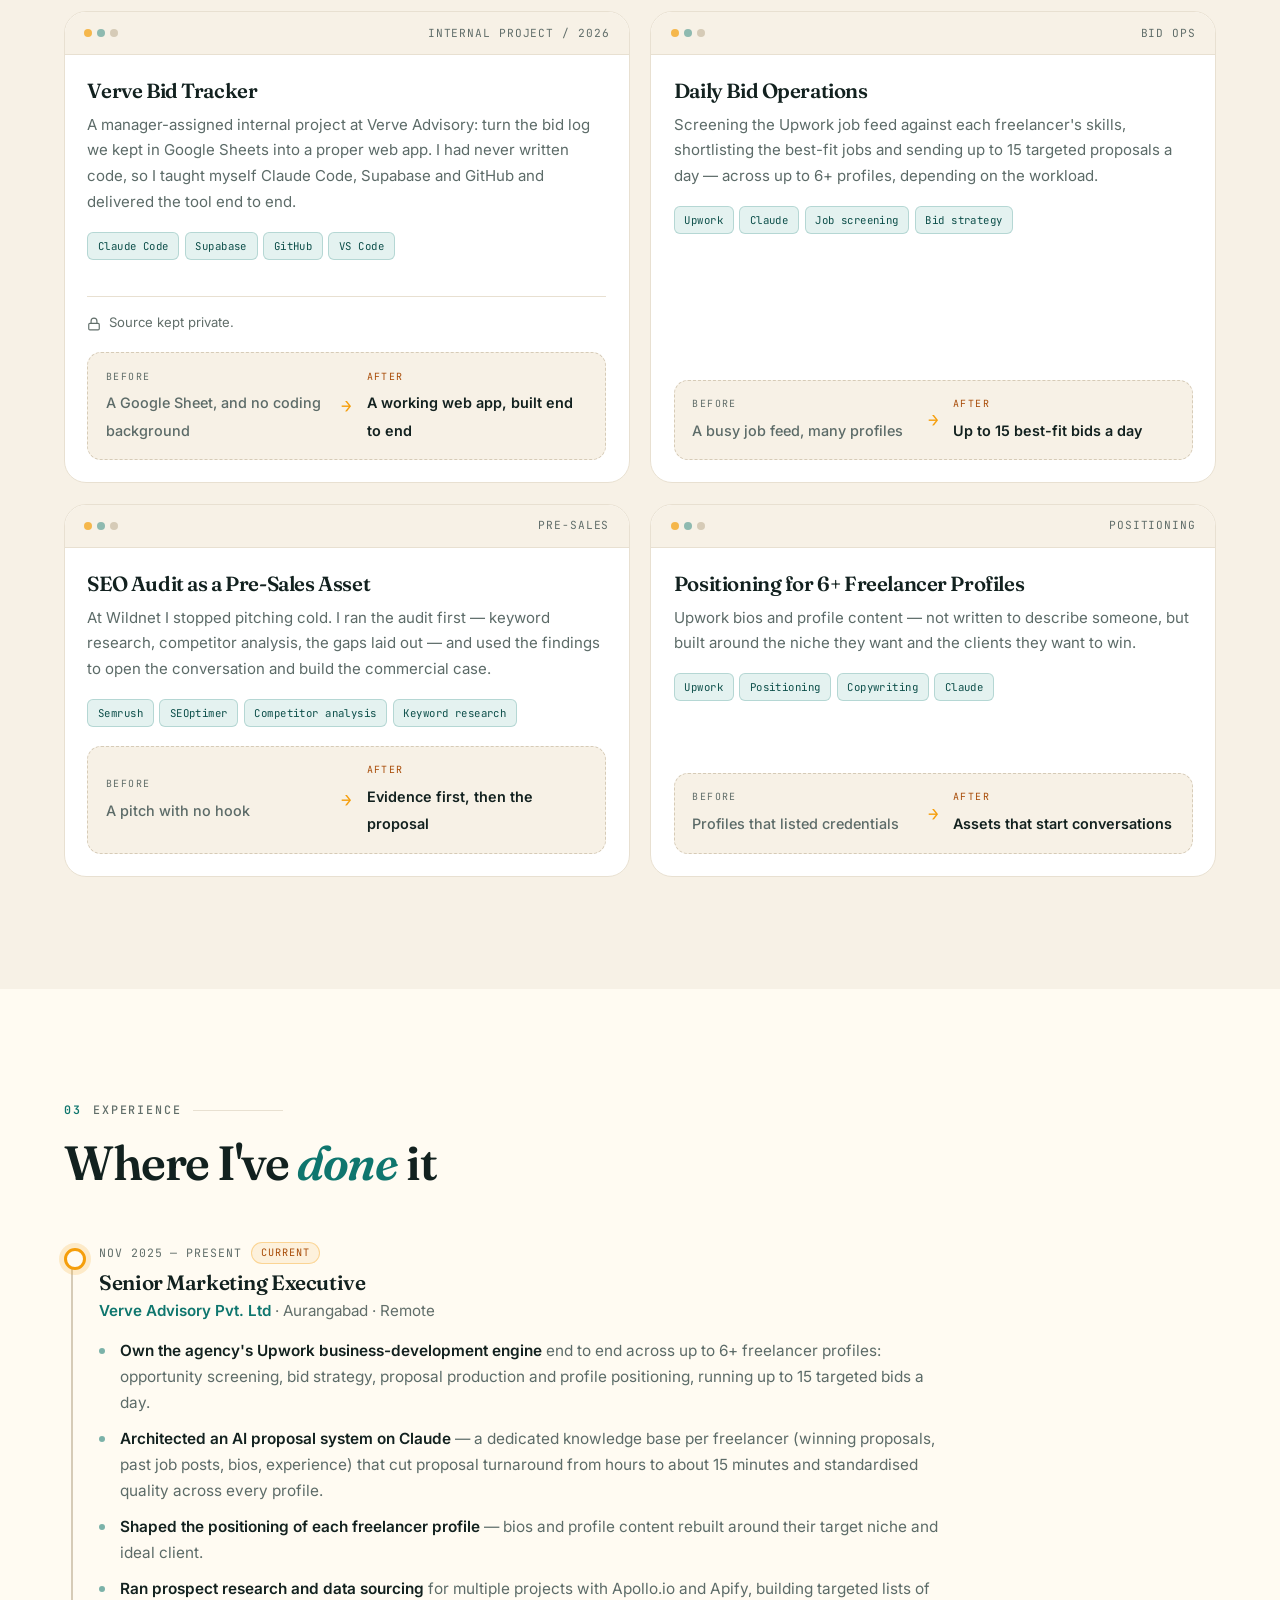
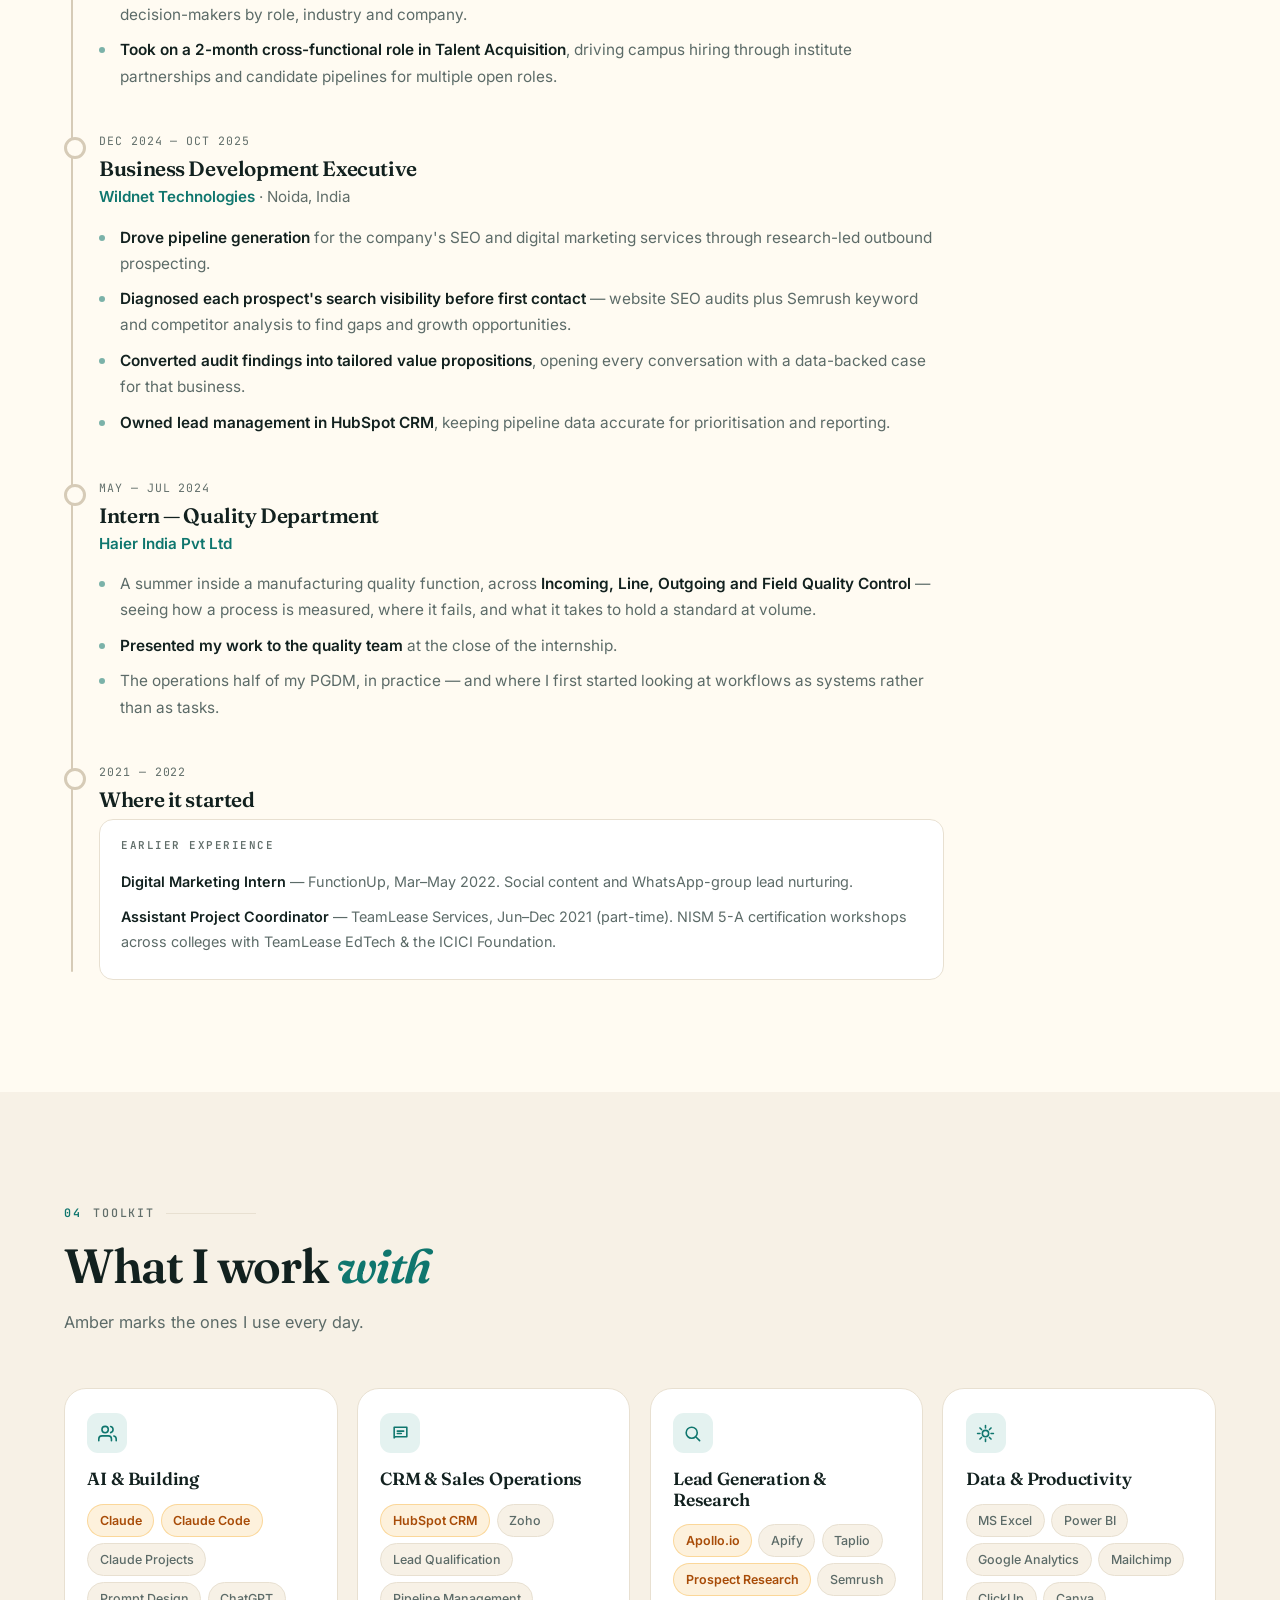
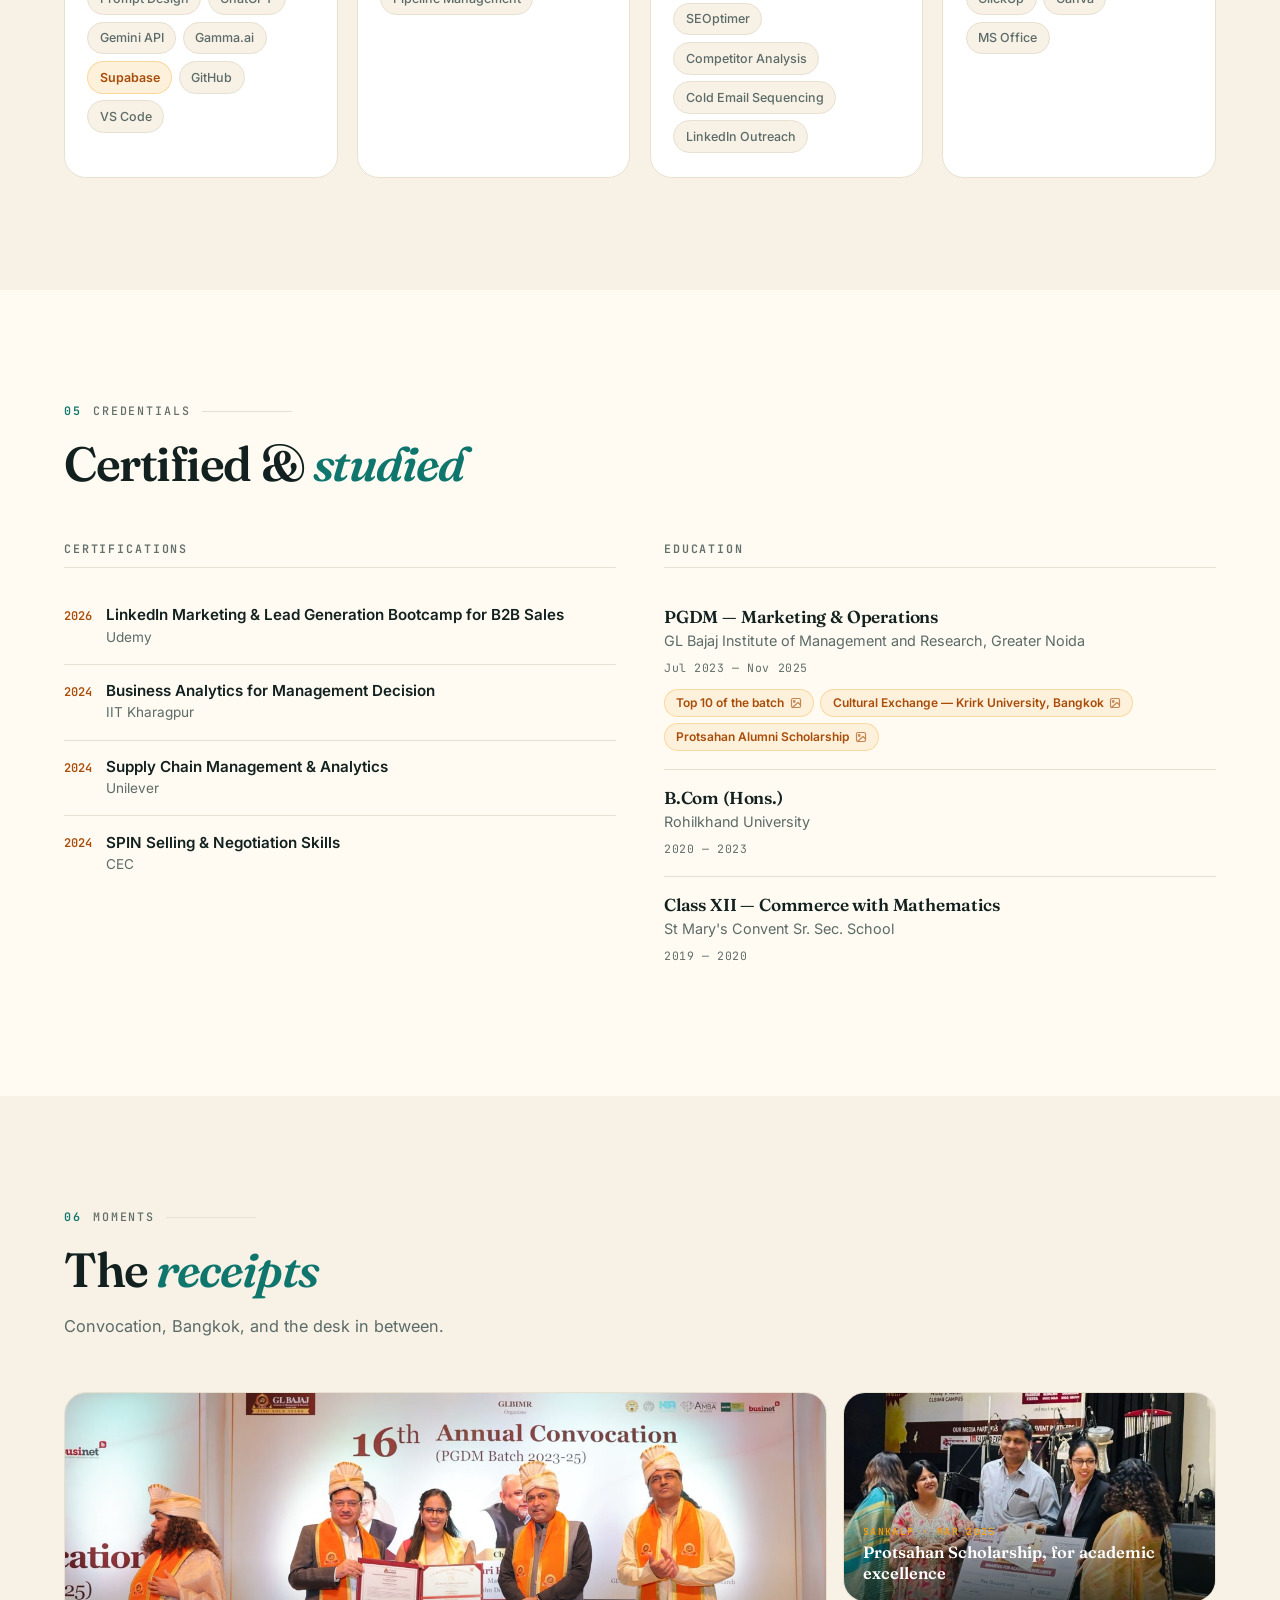
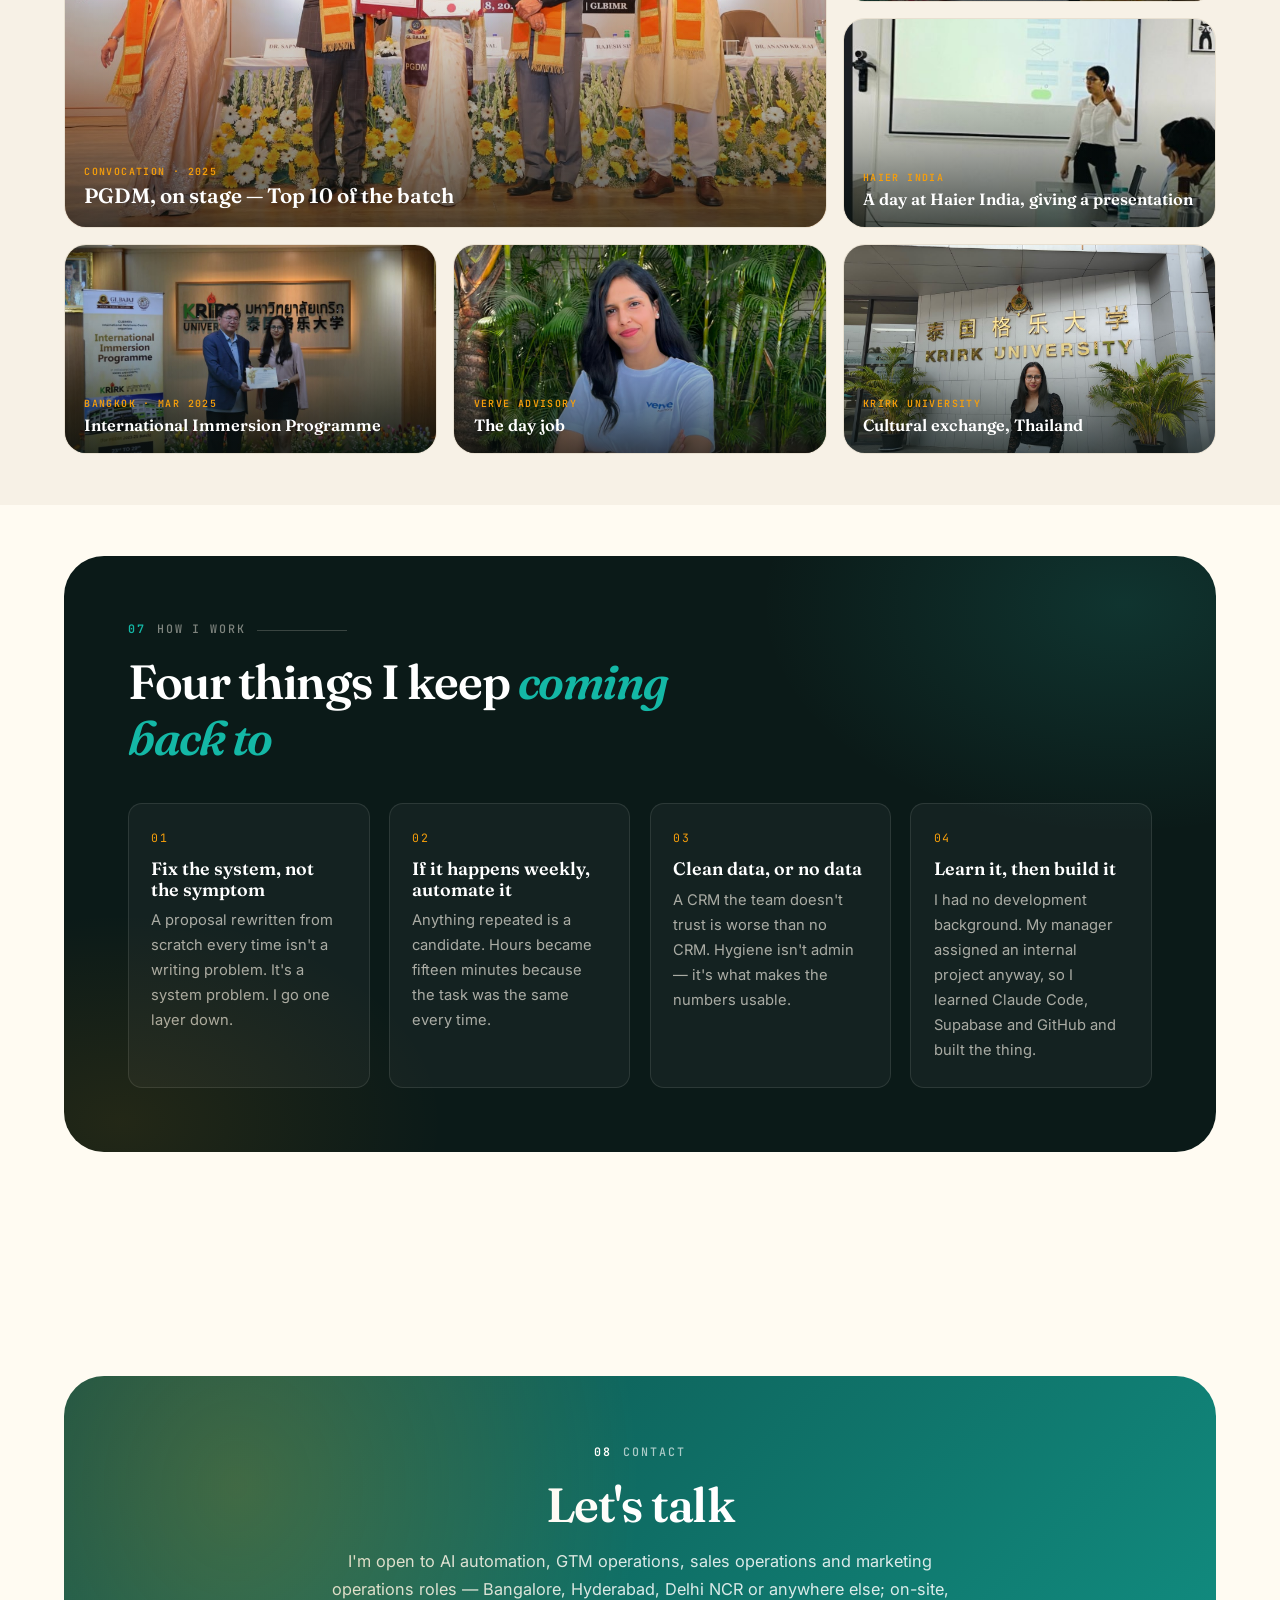
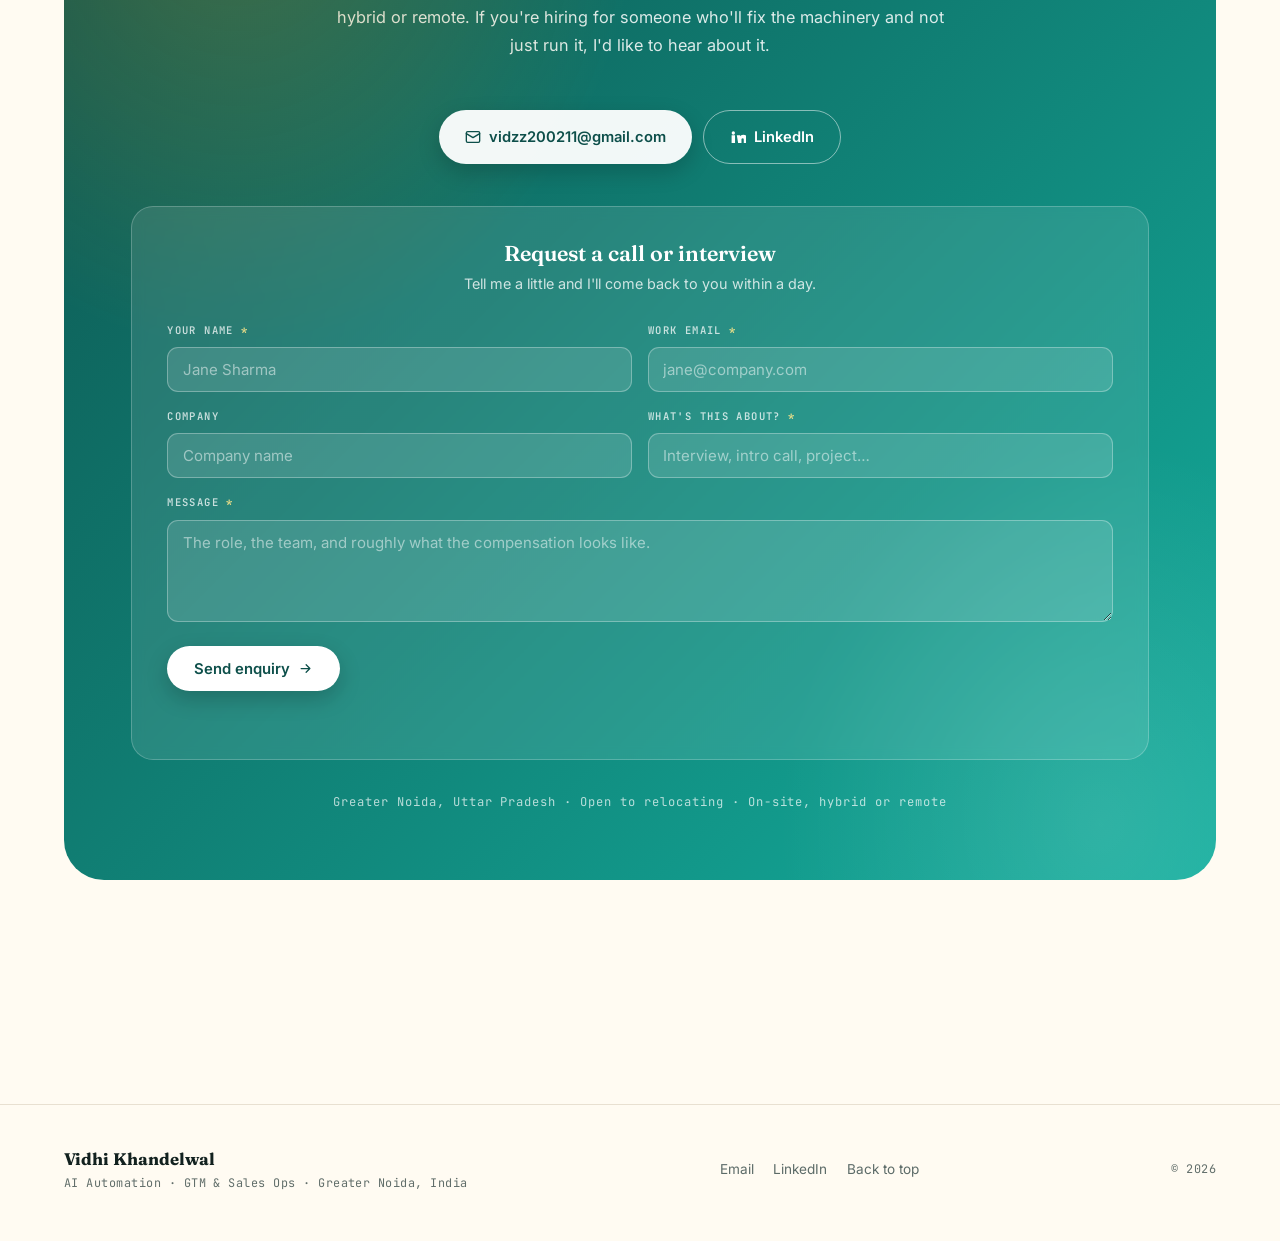
==== commit e4101871: "Add Ala as a project and present the bid tracker as an internal project Ala, her AI English-speaking" ====
--- a/portfolio.html
+++ b/portfolio.html
@@ -215,9 +215,10 @@
           <p>
             So I started fixing the layer underneath. At Verve Advisory I built a Claude-based
             proposal system — a dedicated knowledge base for each freelancer — and proposals went
-            from hours to about fifteen minutes. When the company set a monthly learning
-            challenge, I had never written a line of code. I taught myself Claude Code, Supabase
-            and GitHub, and turned our Google Sheets bid log into a working web app anyway.
+            from hours to about fifteen minutes. When my manager assigned an internal project to
+            turn our Google Sheets bid log into a web app, I had never written a line of code. I
+            taught myself Claude Code, Supabase and GitHub, and delivered it anyway. Since then I
+            have built Ala, an AI app that coaches my own spoken English.
           </p>
 
           <p class="pull-quote">
@@ -321,17 +322,53 @@
           </div>
         </article>
 
+        <article class="system wide reveal">
+          <div class="sys-bar">
+            <div class="sys-dots"><i></i><i></i><i></i></div>
+            <span class="sys-name">personal project / 2026 / live</span>
+          </div>
+          <div class="sys-body">
+            <h3>Ala — AI English-Speaking Buddy</h3>
+            <p class="sys-sub">A voice app that talks with you like a friend and coaches your English as you speak</p>
+            <p>
+              I wanted to speak English more fluently, so I built a coach for it. You talk to Ala on
+              your phone like a voice note; the AI writes down exactly what you said, replies out loud
+              like a friend, and marks each mistake word by word with the rule behind it. It also
+              shows every sentence said casually and professionally, helps fix WhatsApp messages, and
+              turns all your past mistakes into lessons with practice questions.
+            </p>
+            <div class="sys-stack">
+              <span>Gemini API</span><span>Speech-to-text</span><span>Prompt design</span><span>Vercel</span><span>Mobile web app</span><span>Claude Code</span>
+            </div>
+            <p class="sys-note">
+              <svg viewBox="0 0 24 24" fill="none" stroke="currentColor" stroke-width="2" stroke-linecap="round" stroke-linejoin="round" aria-hidden="true"><rect x="3" y="11" width="18" height="11" rx="2"/><path d="M7 11V7a5 5 0 0 1 10 0v4"/></svg>
+              Private app with a passcode; happy to demo it in an interview.
+            </p>
+          </div>
+          <div class="readout">
+            <div class="before">
+              <span class="ro-lab">Before</span>
+              <span class="ro-val">Hesitant speaking, Hindi words mid-sentence, no one to correct me</span>
+            </div>
+            <span class="arrow" aria-hidden="true">→</span>
+            <div class="after">
+              <span class="ro-lab">After</span>
+              <span class="ro-val">Daily spoken practice with instant, word-by-word corrections and lessons</span>
+            </div>
+          </div>
+        </article>
+
         <article class="system reveal">
           <div class="sys-bar">
             <div class="sys-dots"><i></i><i></i><i></i></div>
-            <span class="sys-name">learning project / 2026</span>
+            <span class="sys-name">internal project / 2026</span>
           </div>
           <div class="sys-body">
             <h3>Verve Bid Tracker</h3>
             <p>
-              Built for the company's monthly learning programme. I had never written code, so I
-              taught myself Claude Code, Supabase and GitHub and turned our Google Sheets bid log
-              into a working web app. It was built to prove I could — the team still runs on the sheet.
+              A manager-assigned internal project at Verve Advisory: turn the bid log we kept in
+              Google Sheets into a proper web app. I had never written code, so I taught myself
+              Claude Code, Supabase and GitHub and delivered the tool end to end.
             </p>
             <div class="sys-stack">
               <span>Claude Code</span><span>Supabase</span><span>GitHub</span><span>VS Code</span>
@@ -536,6 +573,7 @@
             <span class="tag">Claude Projects</span>
             <span class="tag">Prompt Design</span>
             <span class="tag">ChatGPT</span>
+            <span class="tag">Gemini API</span>
             <span class="tag">Gamma.ai</span>
             <span class="tag hot">Supabase</span>
             <span class="tag">GitHub</span>
@@ -786,7 +824,7 @@
           <div class="principle">
             <div class="p-num">04</div>
             <h3>Learn it, then build it</h3>
-            <p>I had no development background. The company set a learning challenge, so I learned Claude Code, Supabase and GitHub and built the thing.</p>
+            <p>I had no development background. My manager assigned an internal project anyway, so I learned Claude Code, Supabase and GitHub and built the thing.</p>
           </div>
         </div>
       </div>
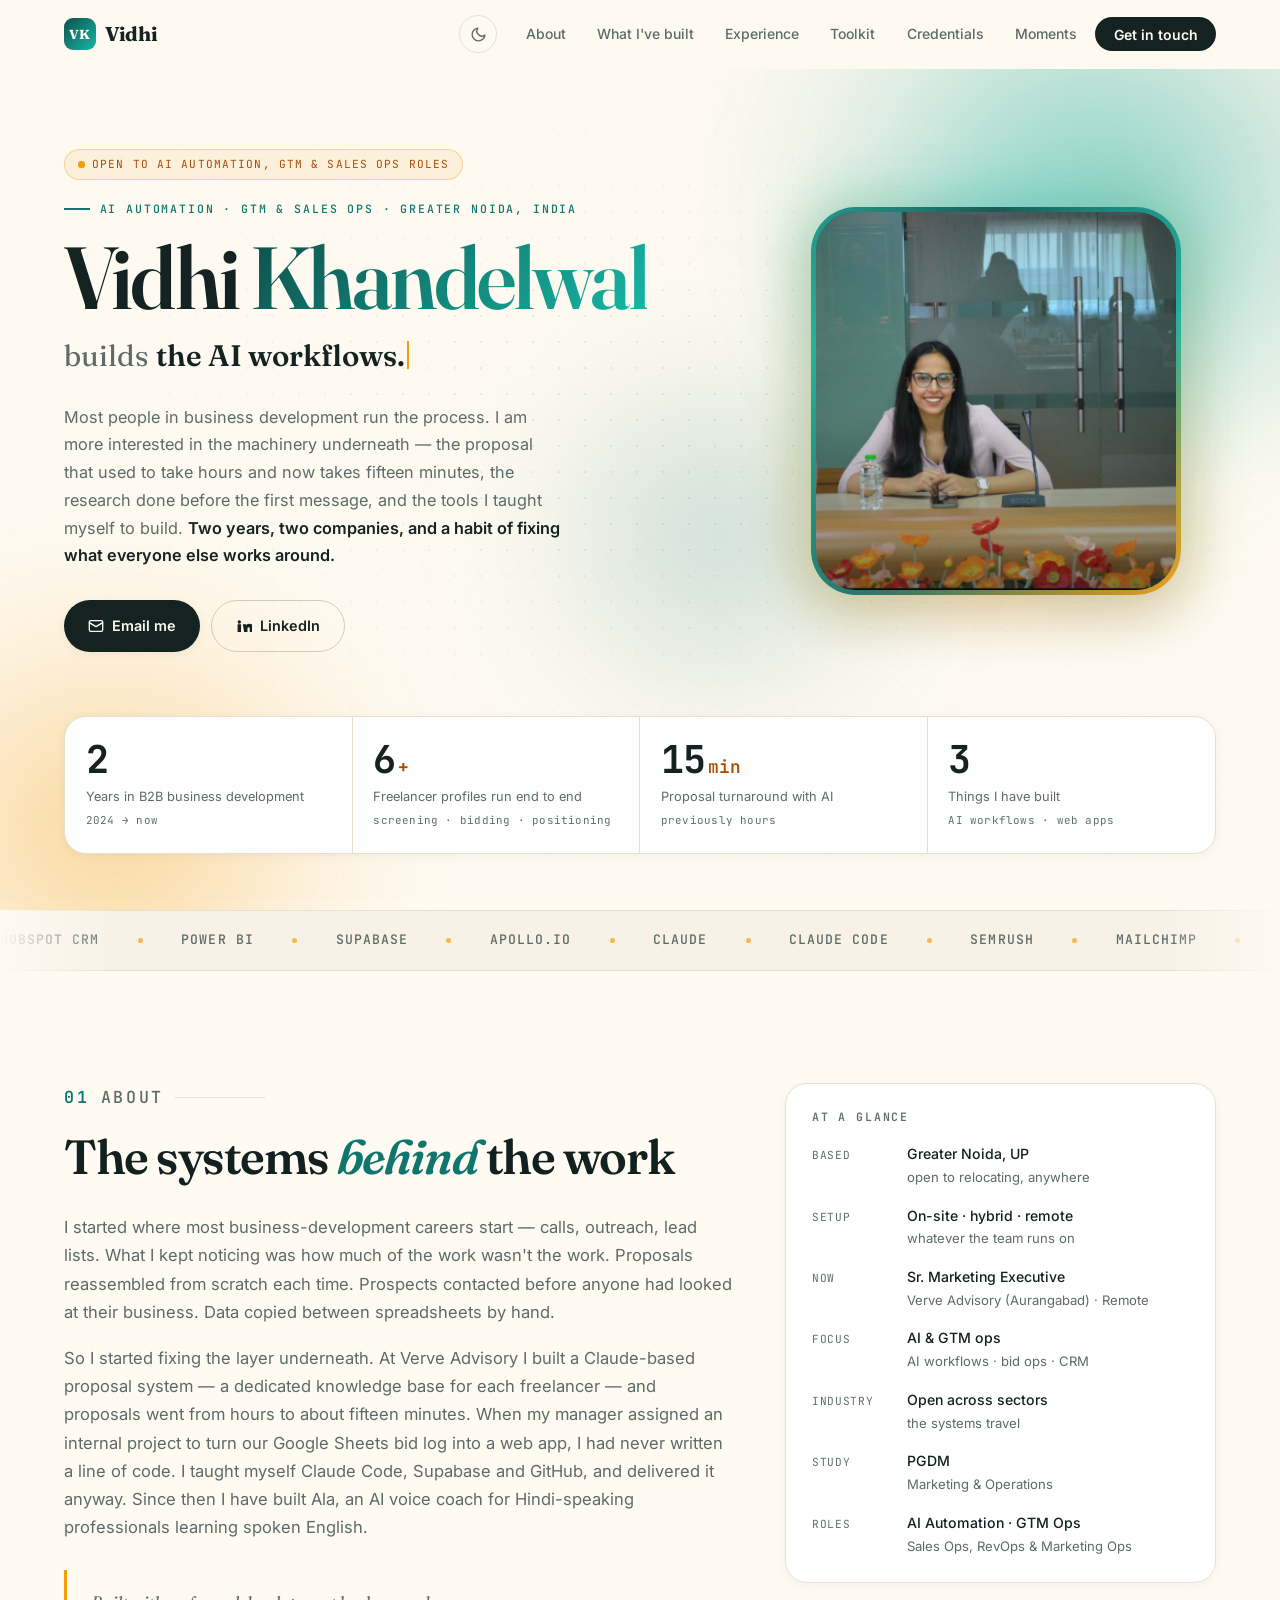
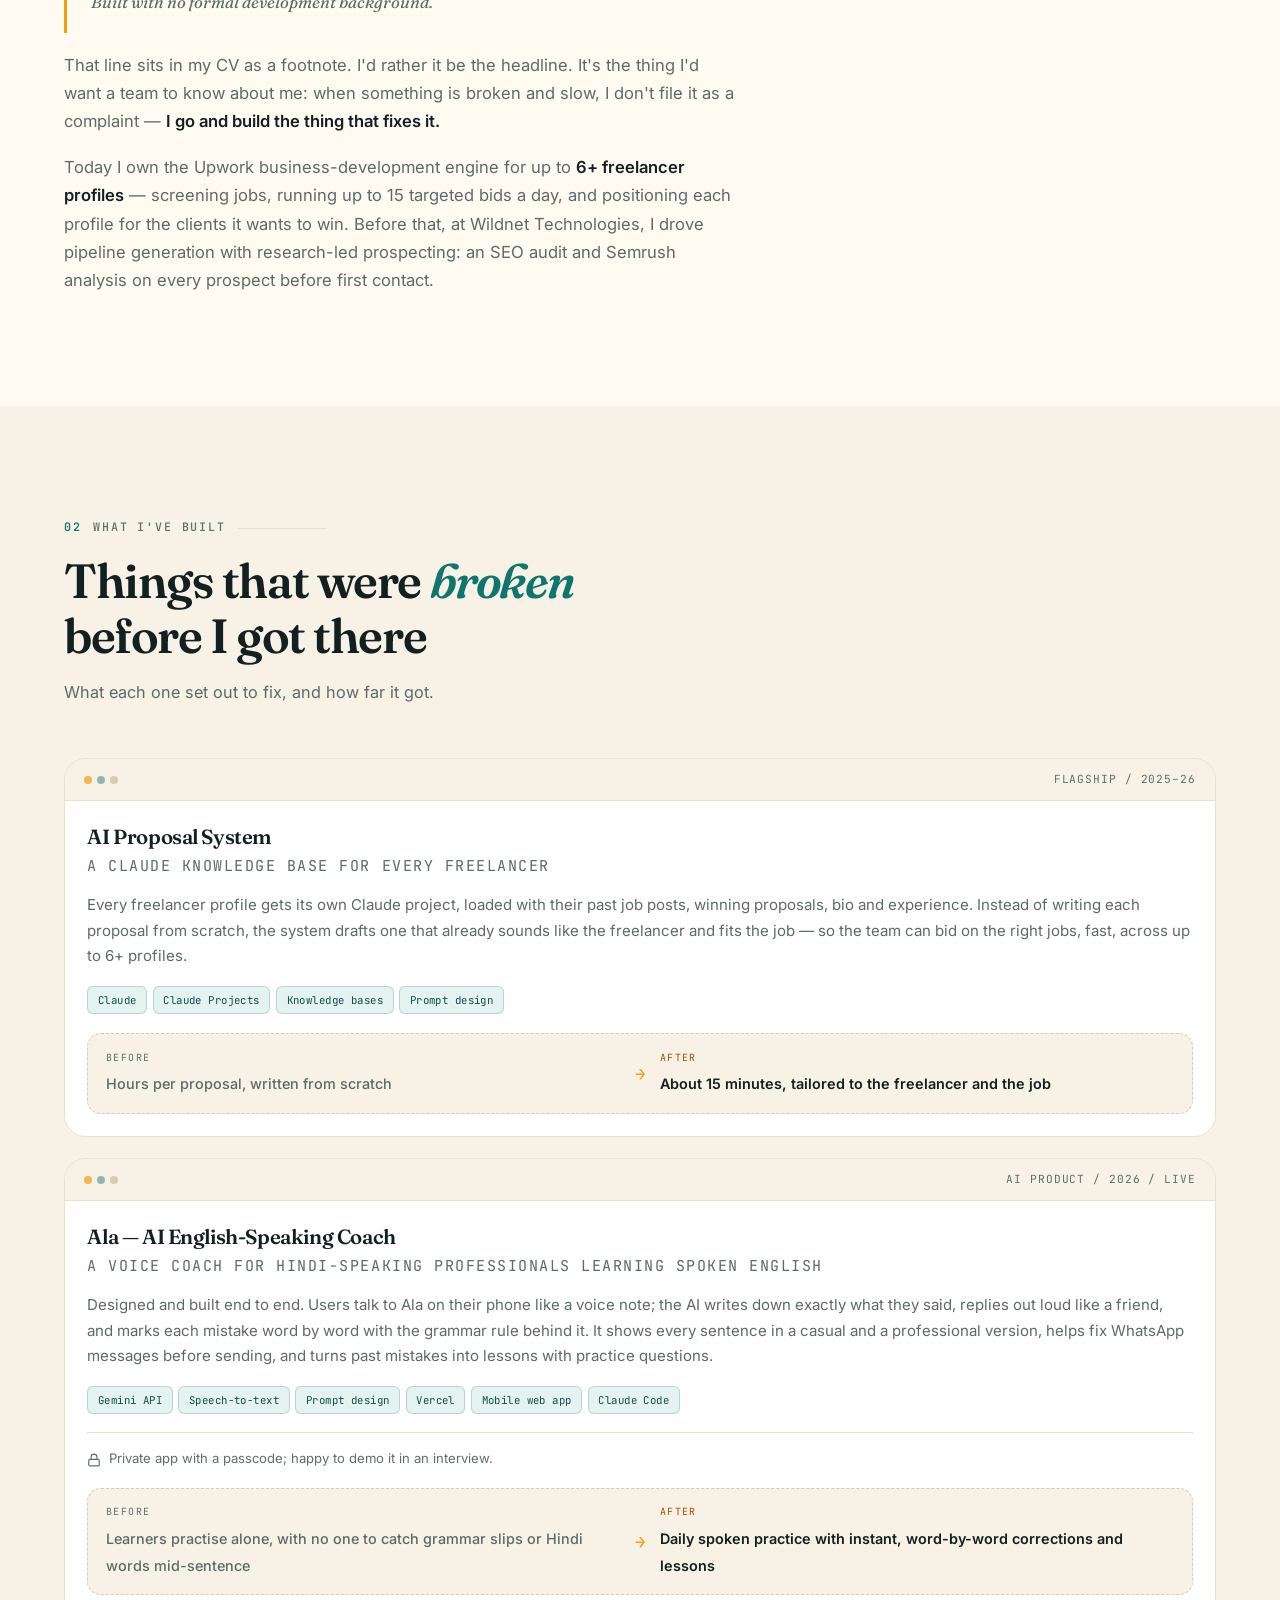
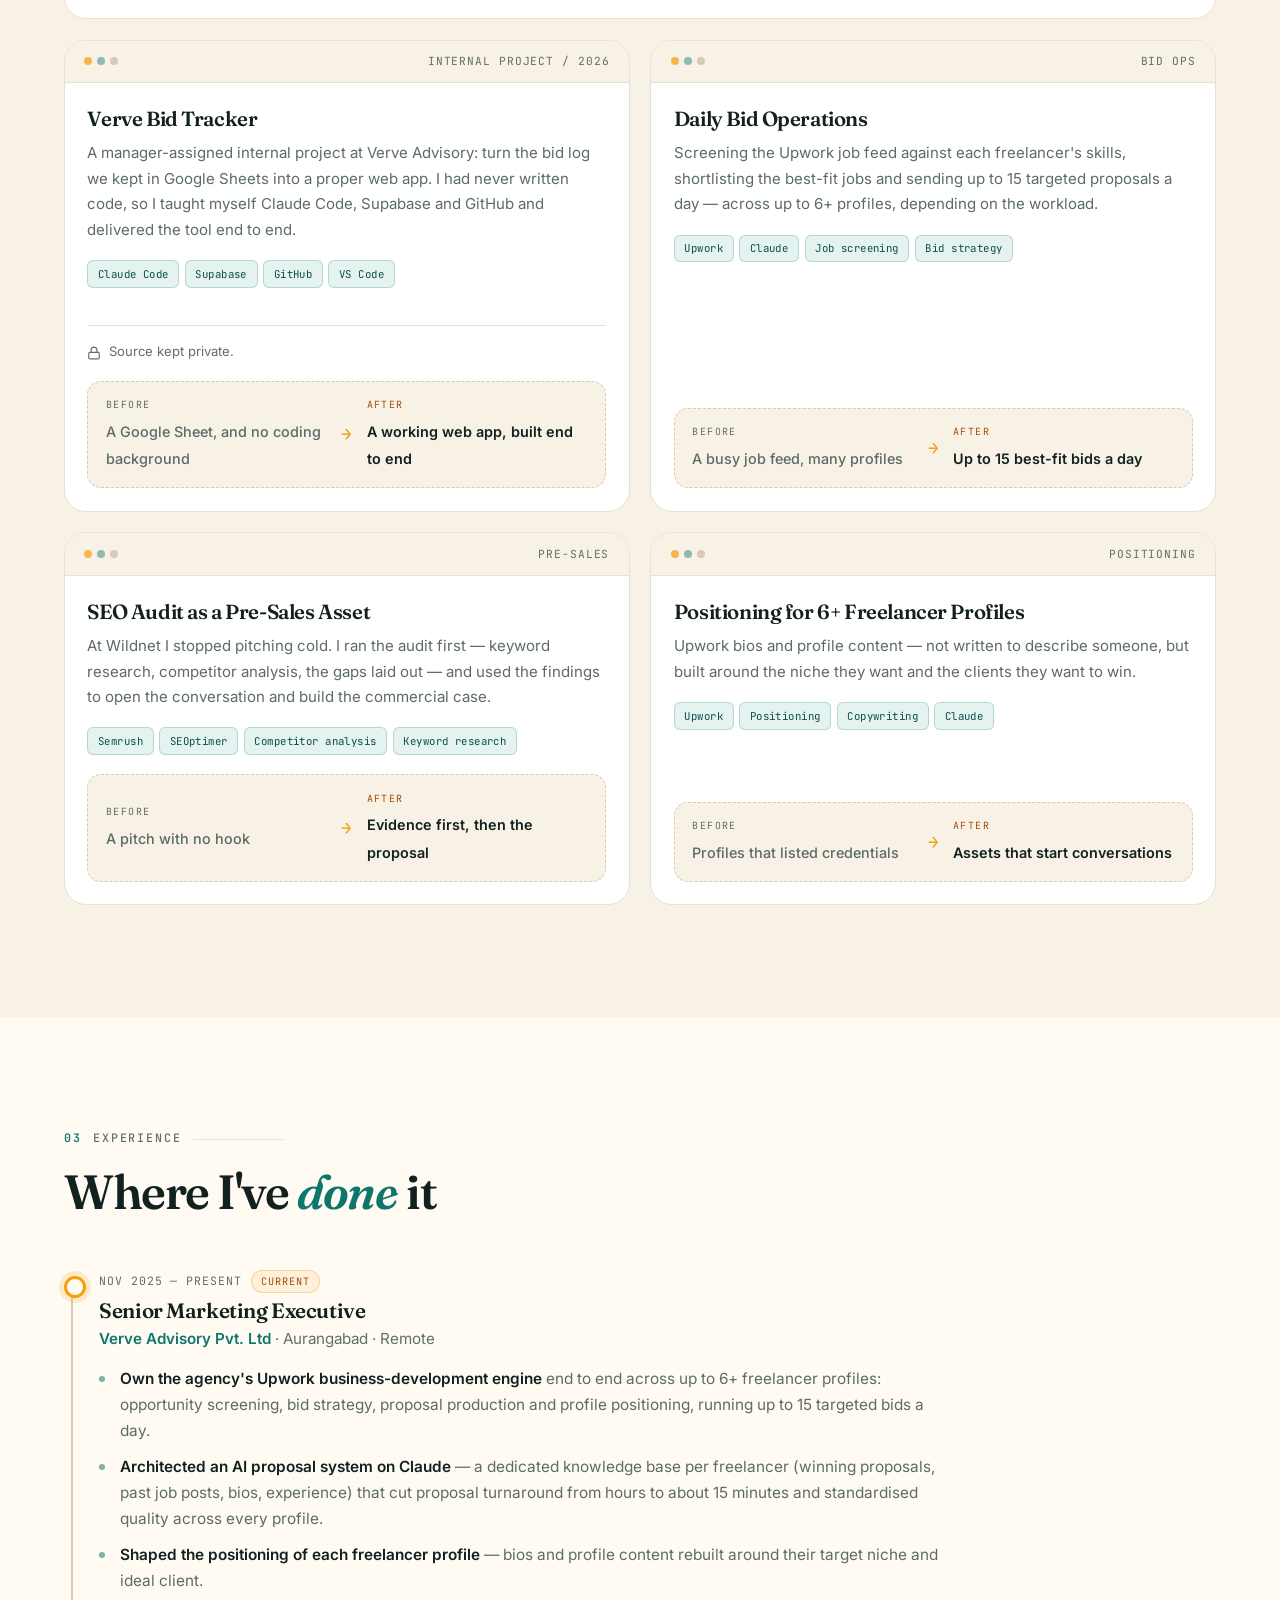
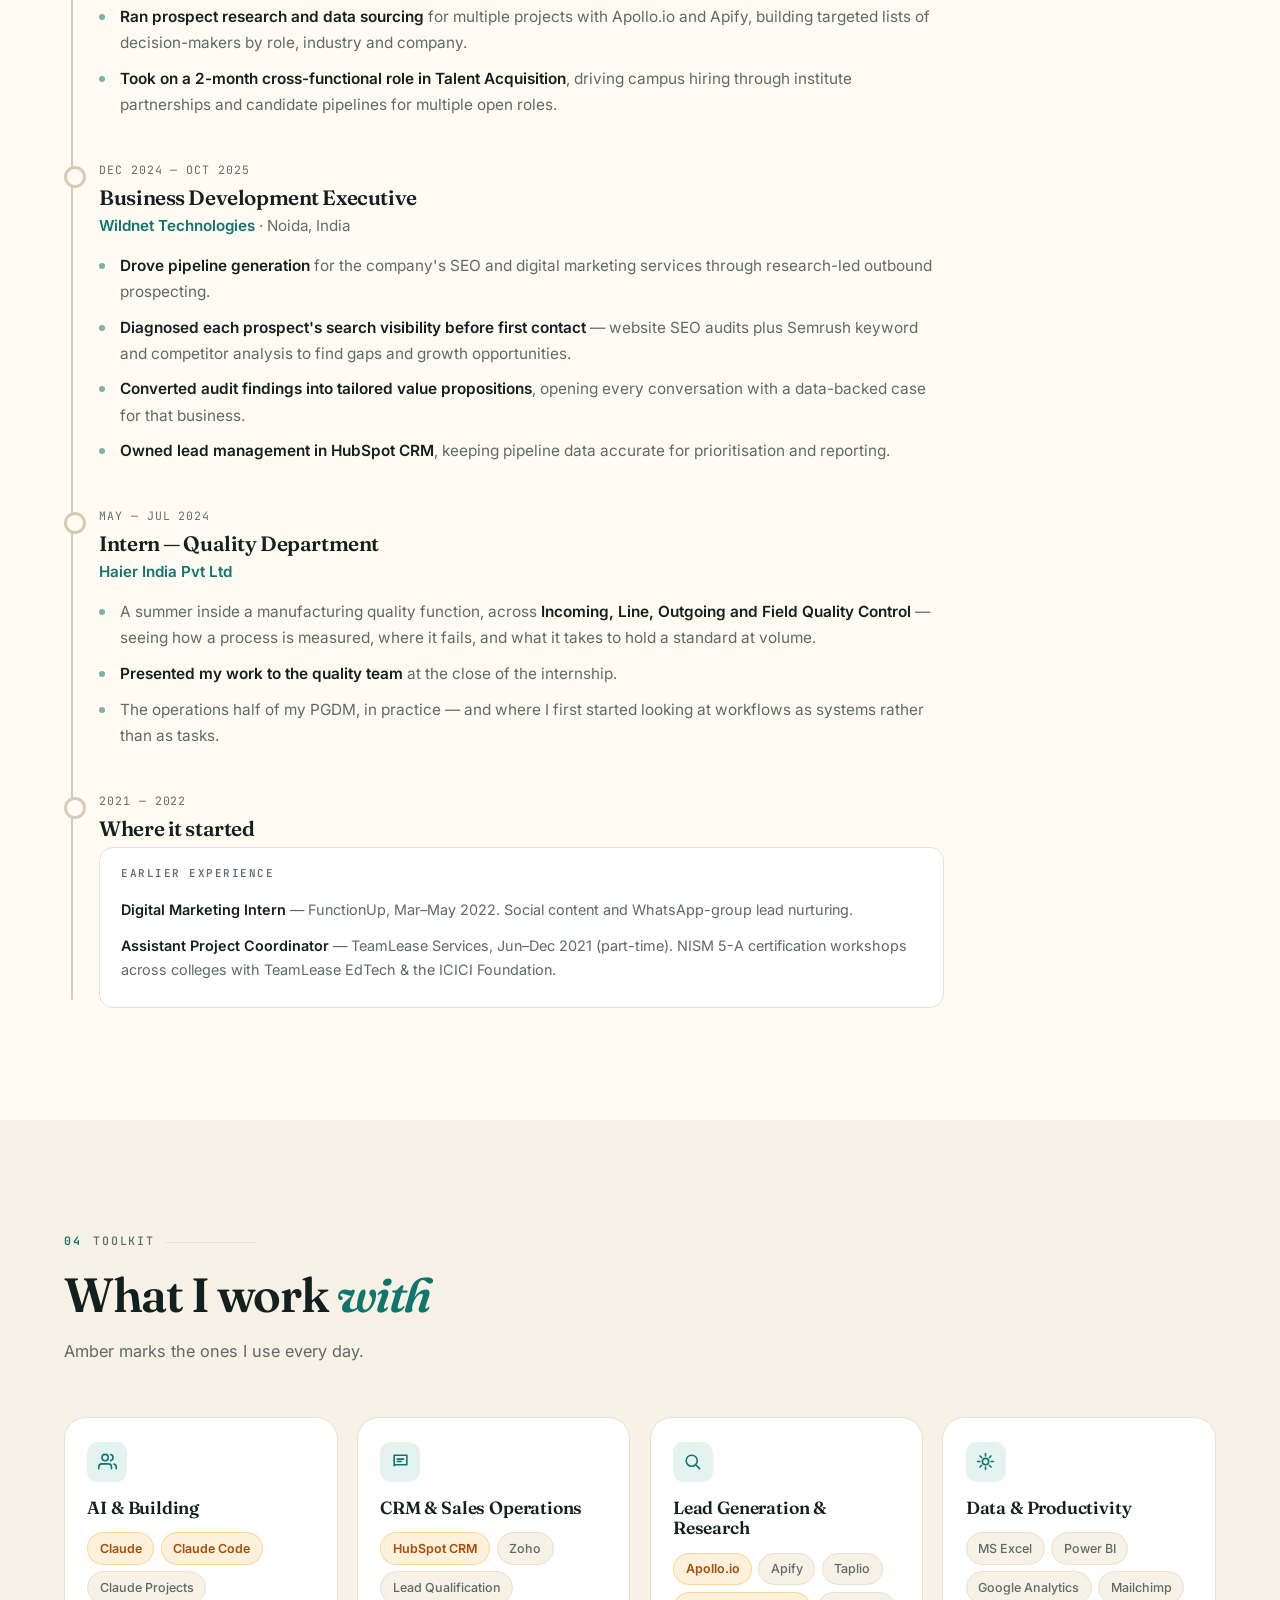
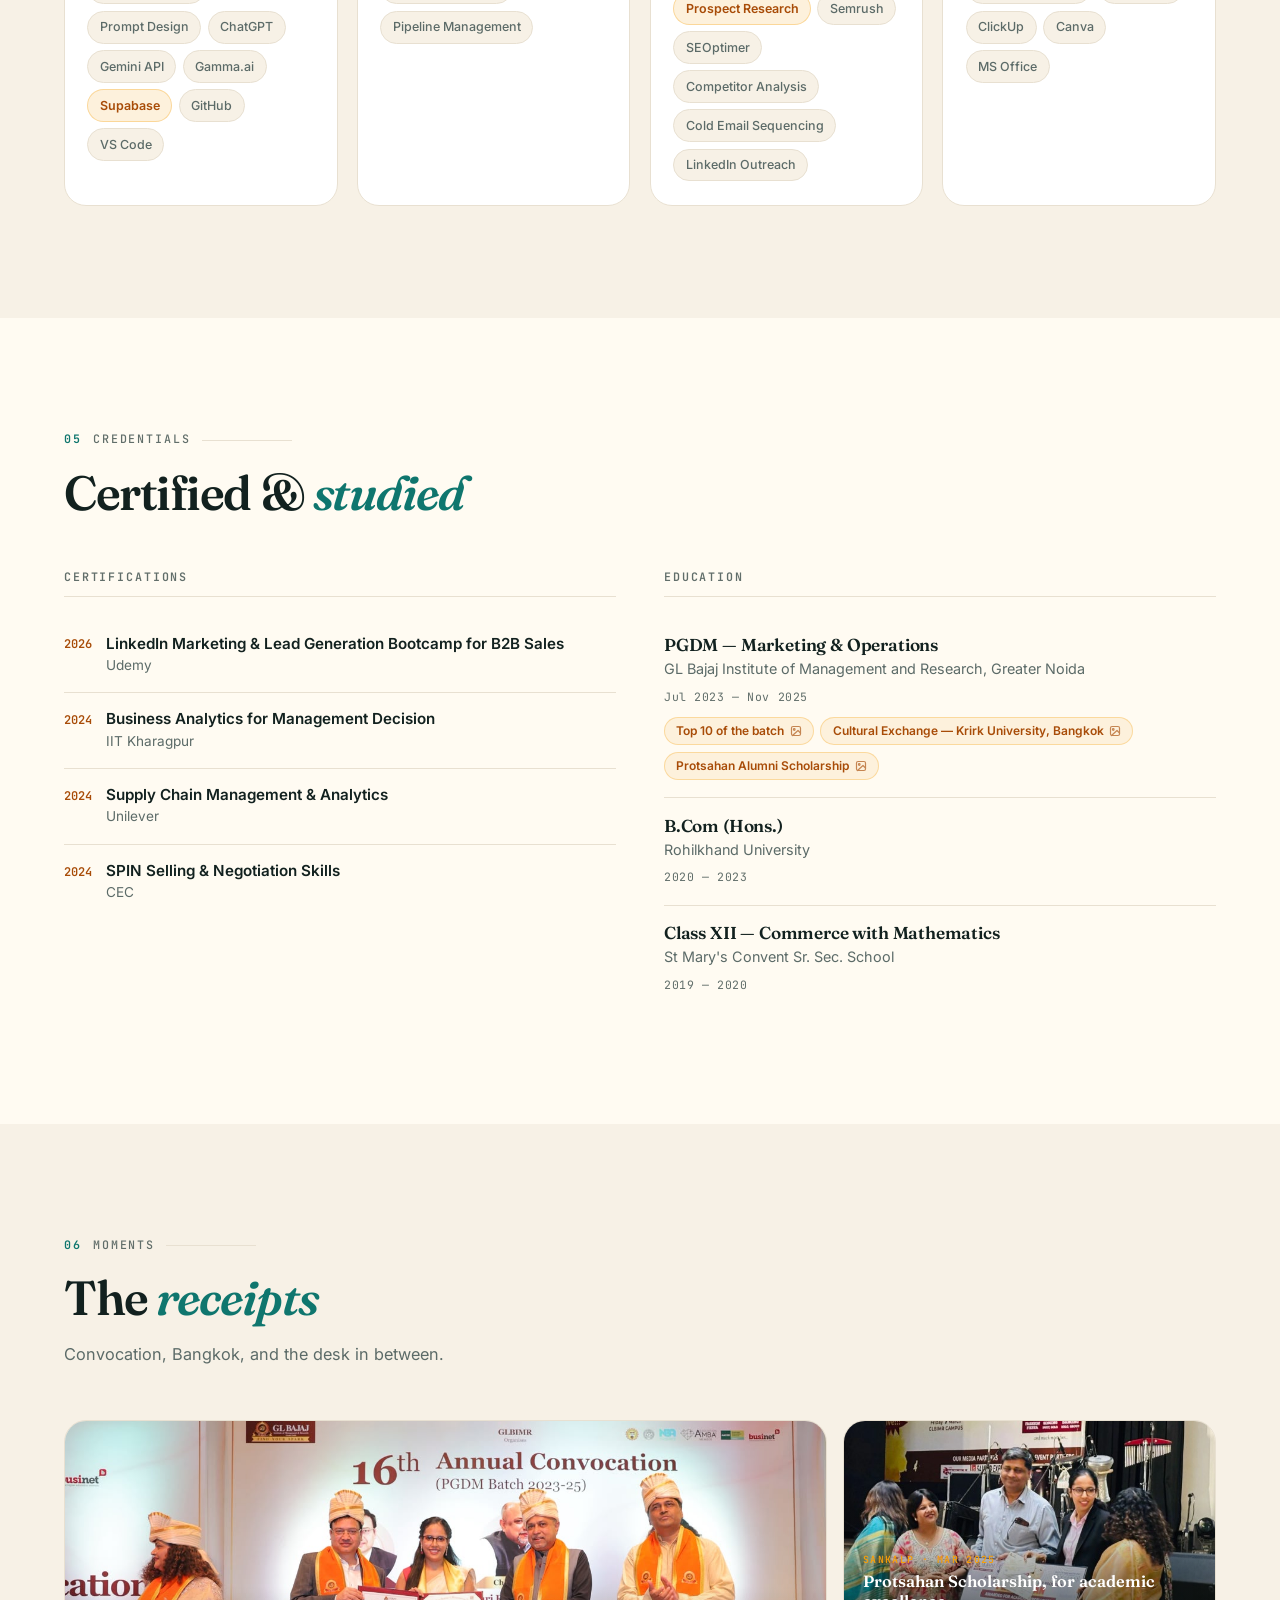
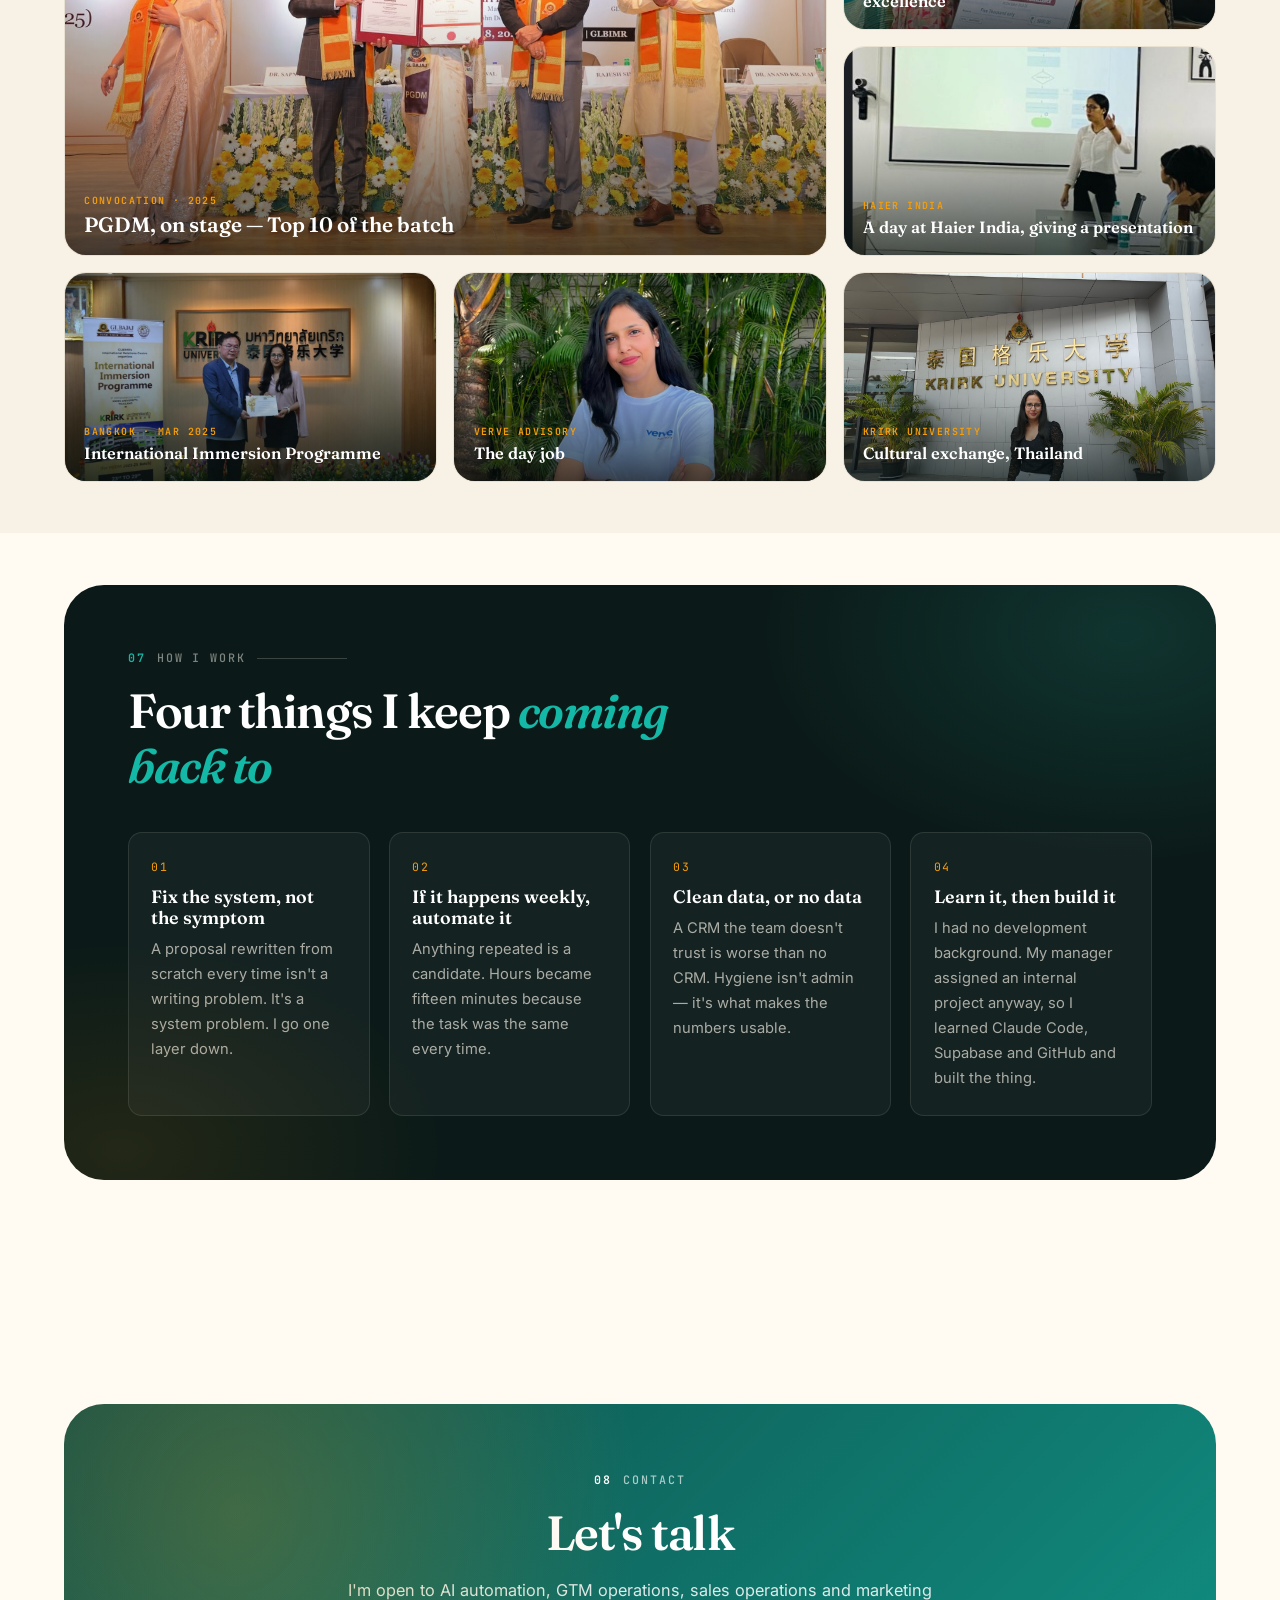
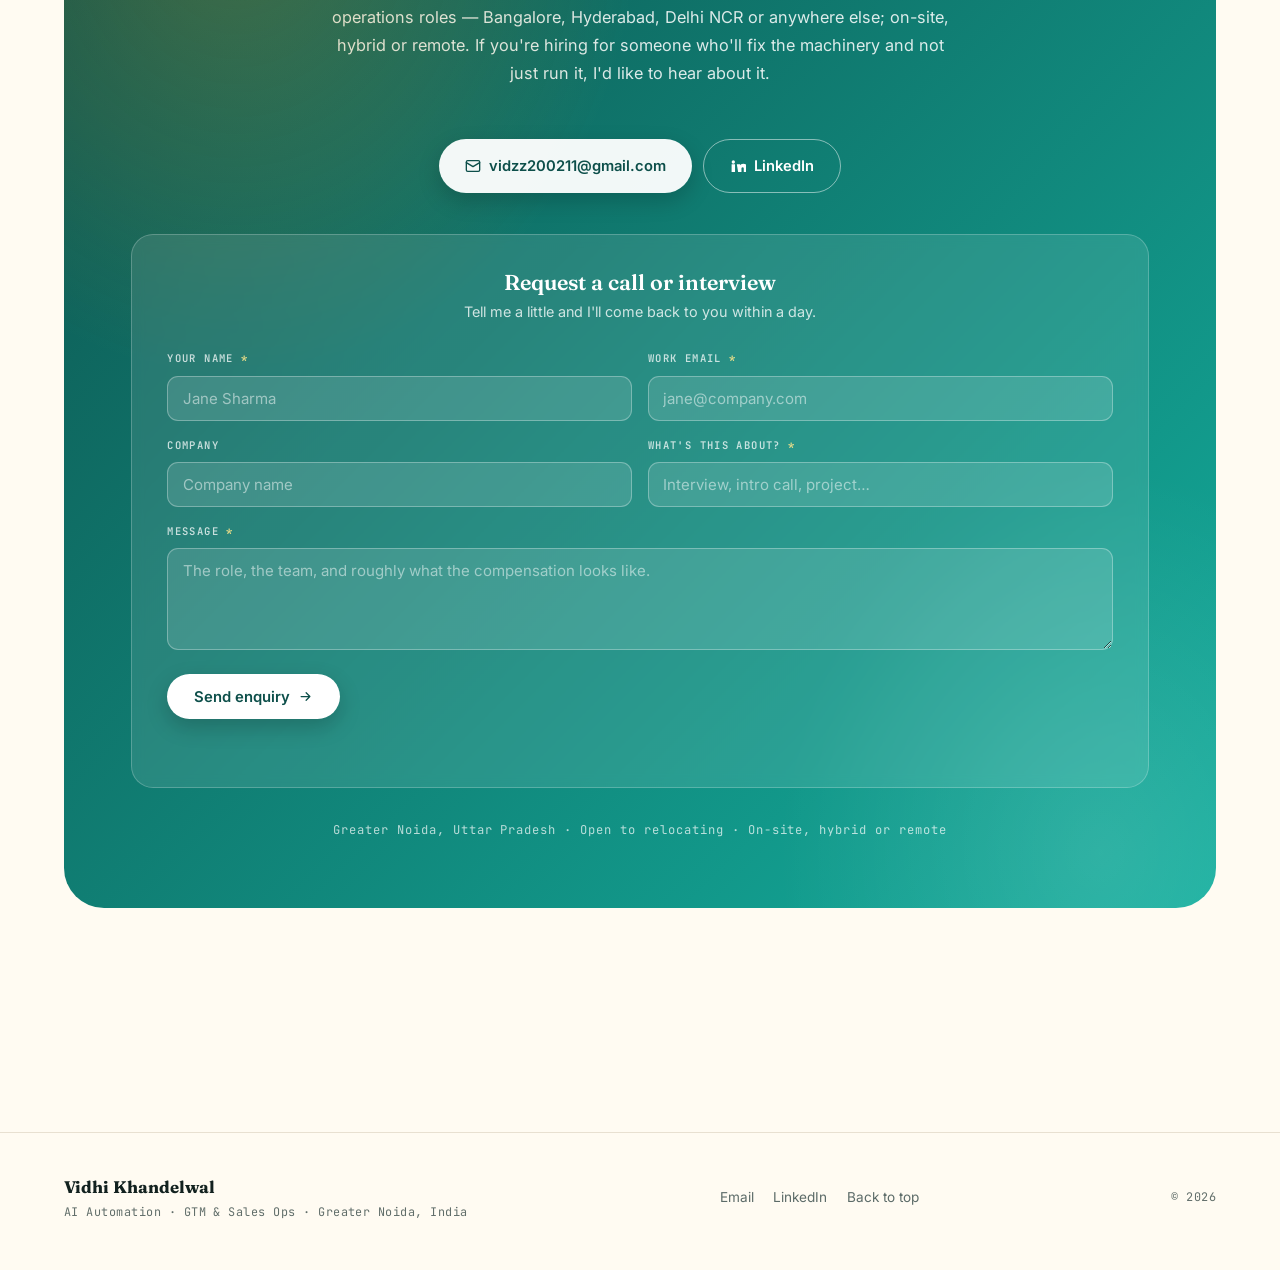
==== commit 1d6e5832: "Present Ala as an AI product for Hindi-speaking English learners Relabel the card from personal proj" ====
--- a/portfolio.html
+++ b/portfolio.html
@@ -218,7 +218,7 @@
             from hours to about fifteen minutes. When my manager assigned an internal project to
             turn our Google Sheets bid log into a web app, I had never written a line of code. I
             taught myself Claude Code, Supabase and GitHub, and delivered it anyway. Since then I
-            have built Ala, an AI app that coaches my own spoken English.
+            have built Ala, an AI voice coach for Hindi-speaking professionals learning spoken English.
           </p>
 
           <p class="pull-quote">
@@ -325,17 +325,17 @@
         <article class="system wide reveal">
           <div class="sys-bar">
             <div class="sys-dots"><i></i><i></i><i></i></div>
-            <span class="sys-name">personal project / 2026 / live</span>
+            <span class="sys-name">AI product / 2026 / live</span>
           </div>
           <div class="sys-body">
-            <h3>Ala — AI English-Speaking Buddy</h3>
-            <p class="sys-sub">A voice app that talks with you like a friend and coaches your English as you speak</p>
+            <h3>Ala — AI English-Speaking Coach</h3>
+            <p class="sys-sub">A voice coach for Hindi-speaking professionals learning spoken English</p>
             <p>
-              I wanted to speak English more fluently, so I built a coach for it. You talk to Ala on
-              your phone like a voice note; the AI writes down exactly what you said, replies out loud
-              like a friend, and marks each mistake word by word with the rule behind it. It also
-              shows every sentence said casually and professionally, helps fix WhatsApp messages, and
-              turns all your past mistakes into lessons with practice questions.
+              Designed and built end to end. Users talk to Ala on their phone like a voice note; the
+              AI writes down exactly what they said, replies out loud like a friend, and marks each
+              mistake word by word with the grammar rule behind it. It shows every sentence in a
+              casual and a professional version, helps fix WhatsApp messages before sending, and turns
+              past mistakes into lessons with practice questions.
             </p>
             <div class="sys-stack">
               <span>Gemini API</span><span>Speech-to-text</span><span>Prompt design</span><span>Vercel</span><span>Mobile web app</span><span>Claude Code</span>
@@ -348,7 +348,7 @@
           <div class="readout">
             <div class="before">
               <span class="ro-lab">Before</span>
-              <span class="ro-val">Hesitant speaking, Hindi words mid-sentence, no one to correct me</span>
+              <span class="ro-val">Learners practise alone, with no one to catch grammar slips or Hindi words mid-sentence</span>
             </div>
             <span class="arrow" aria-hidden="true">→</span>
             <div class="after">
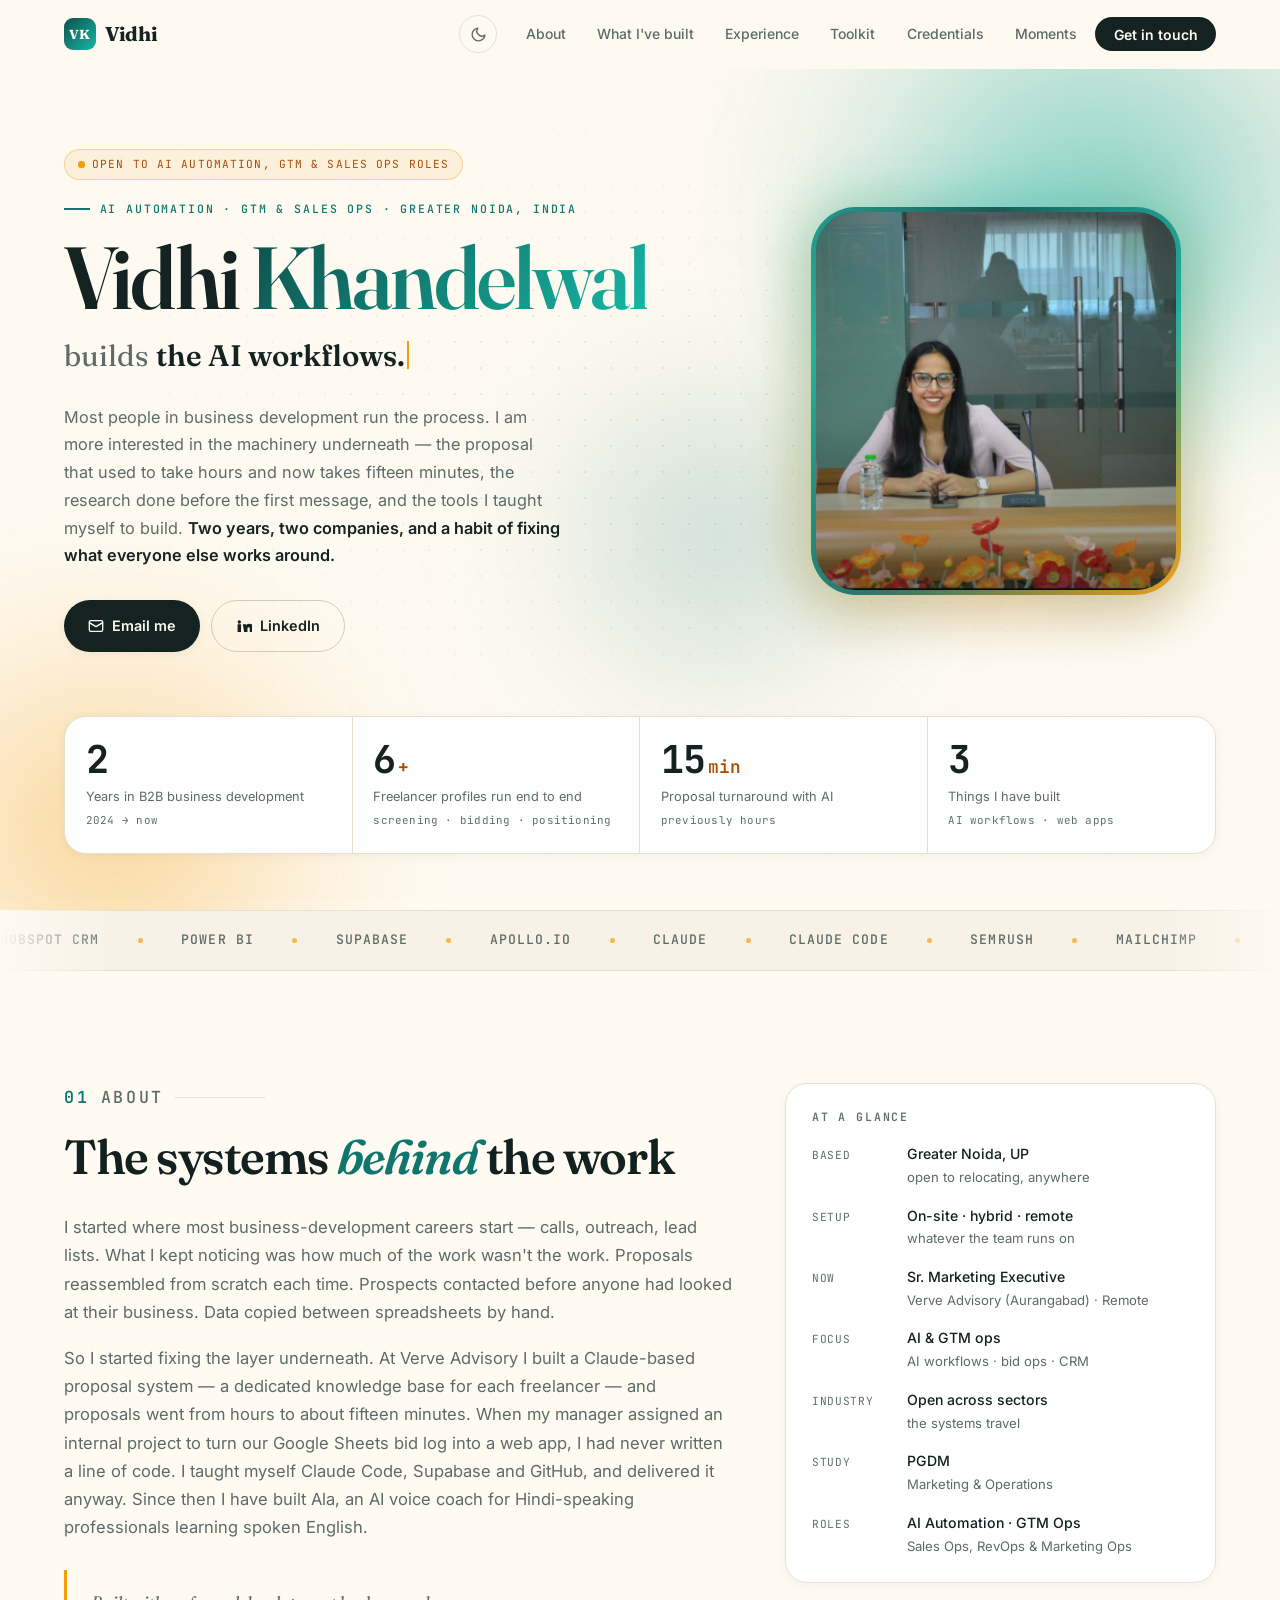
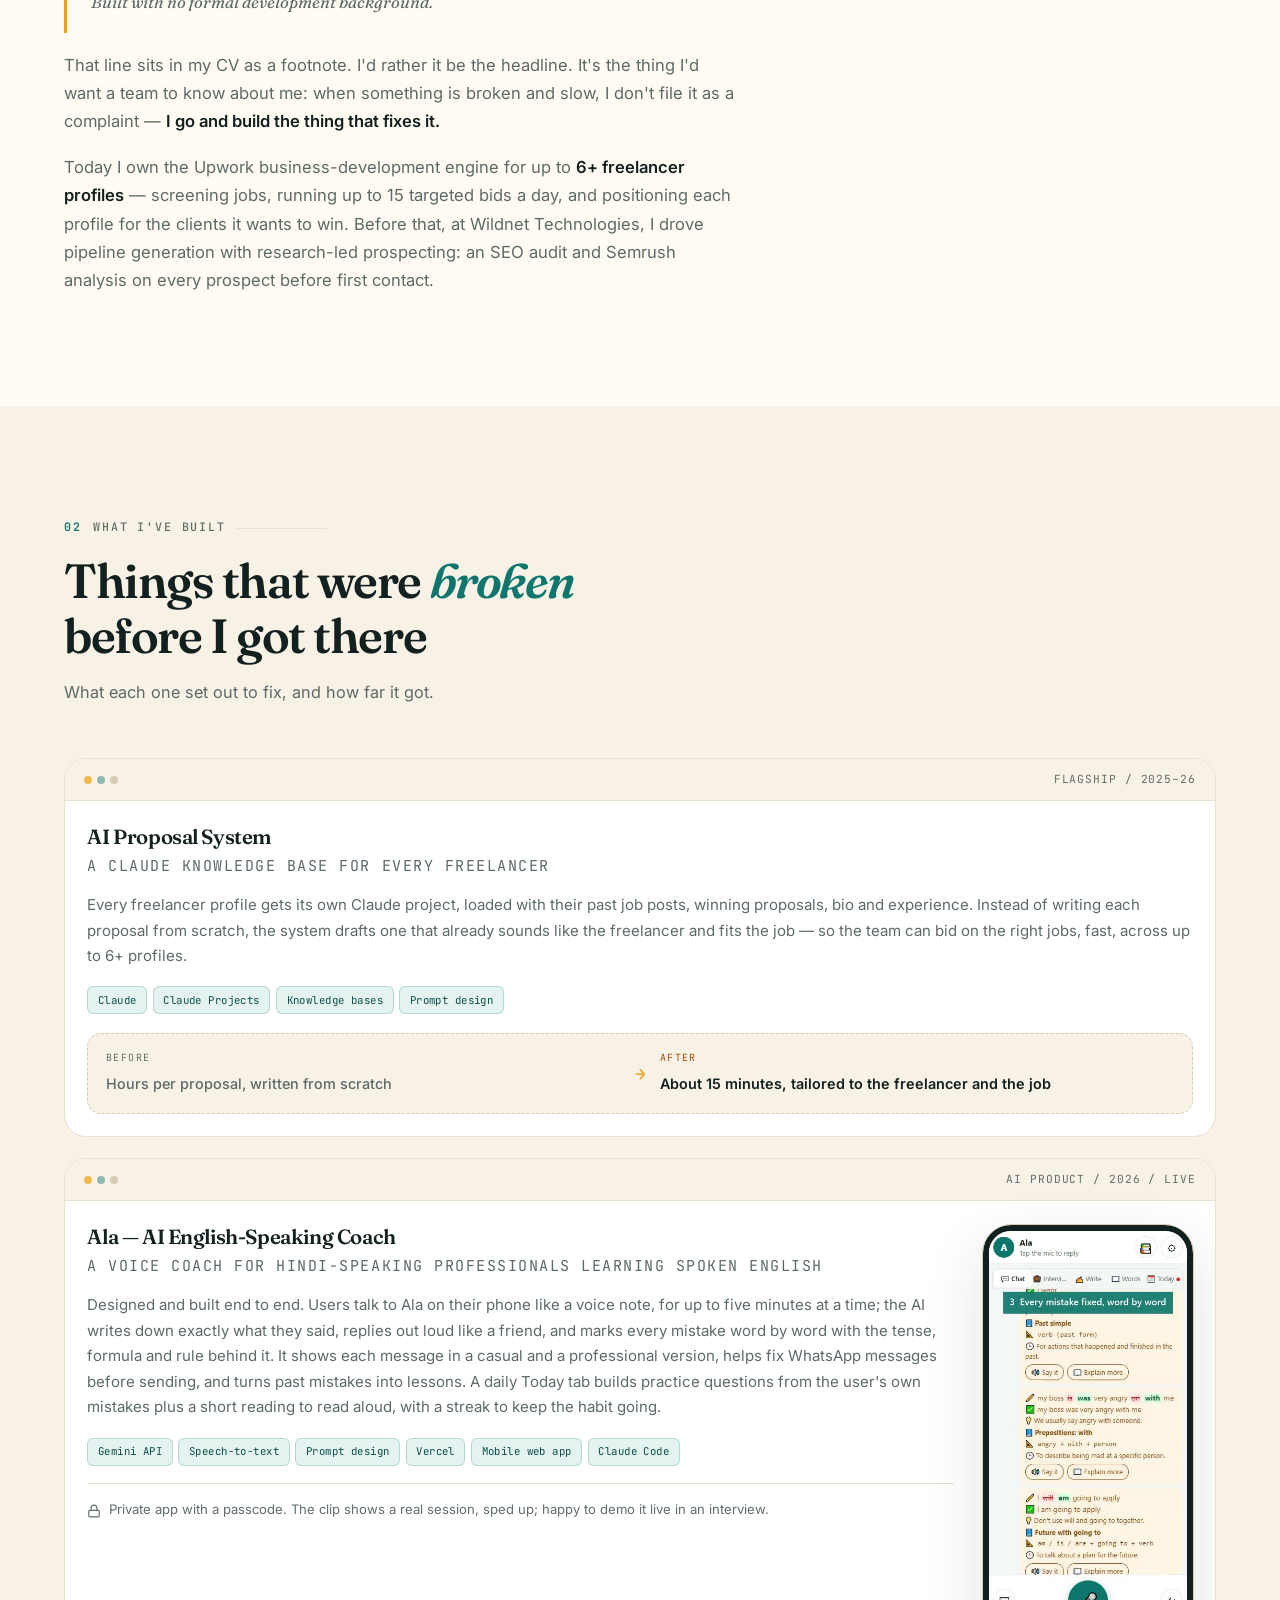
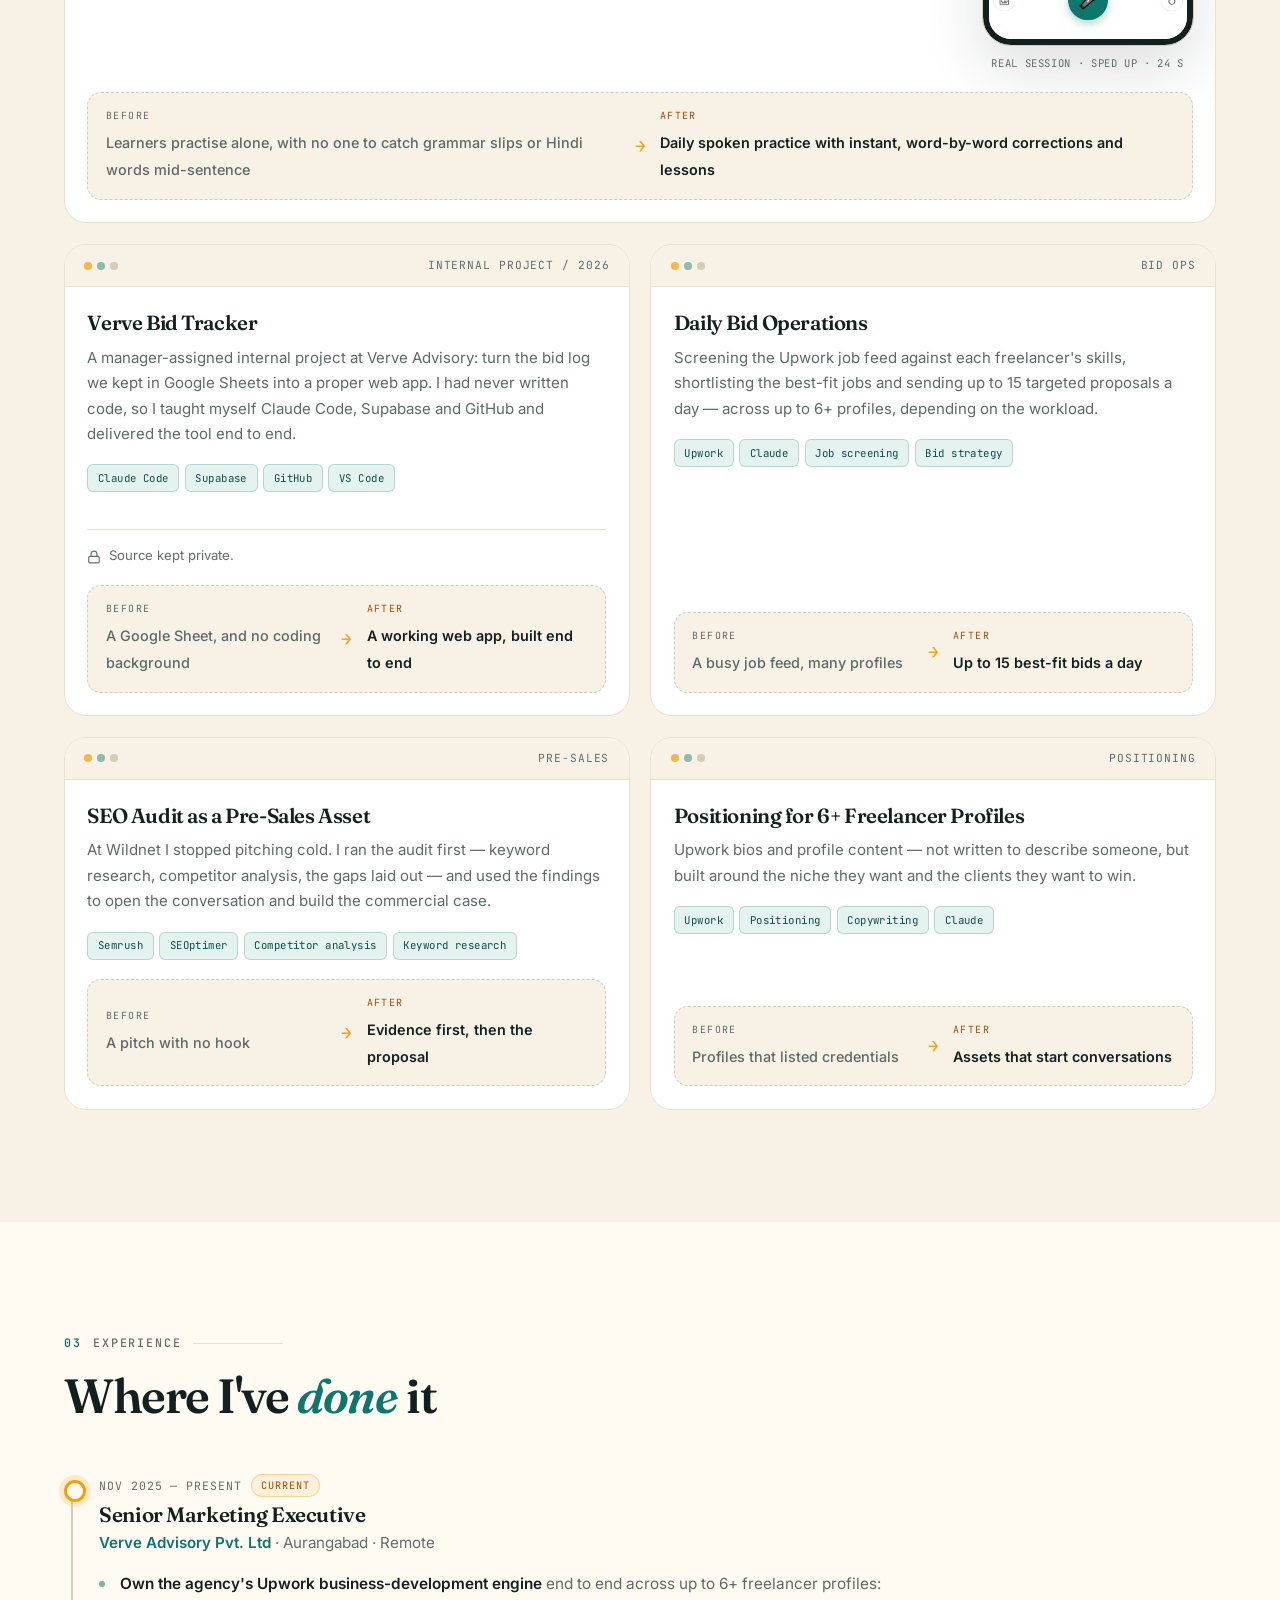
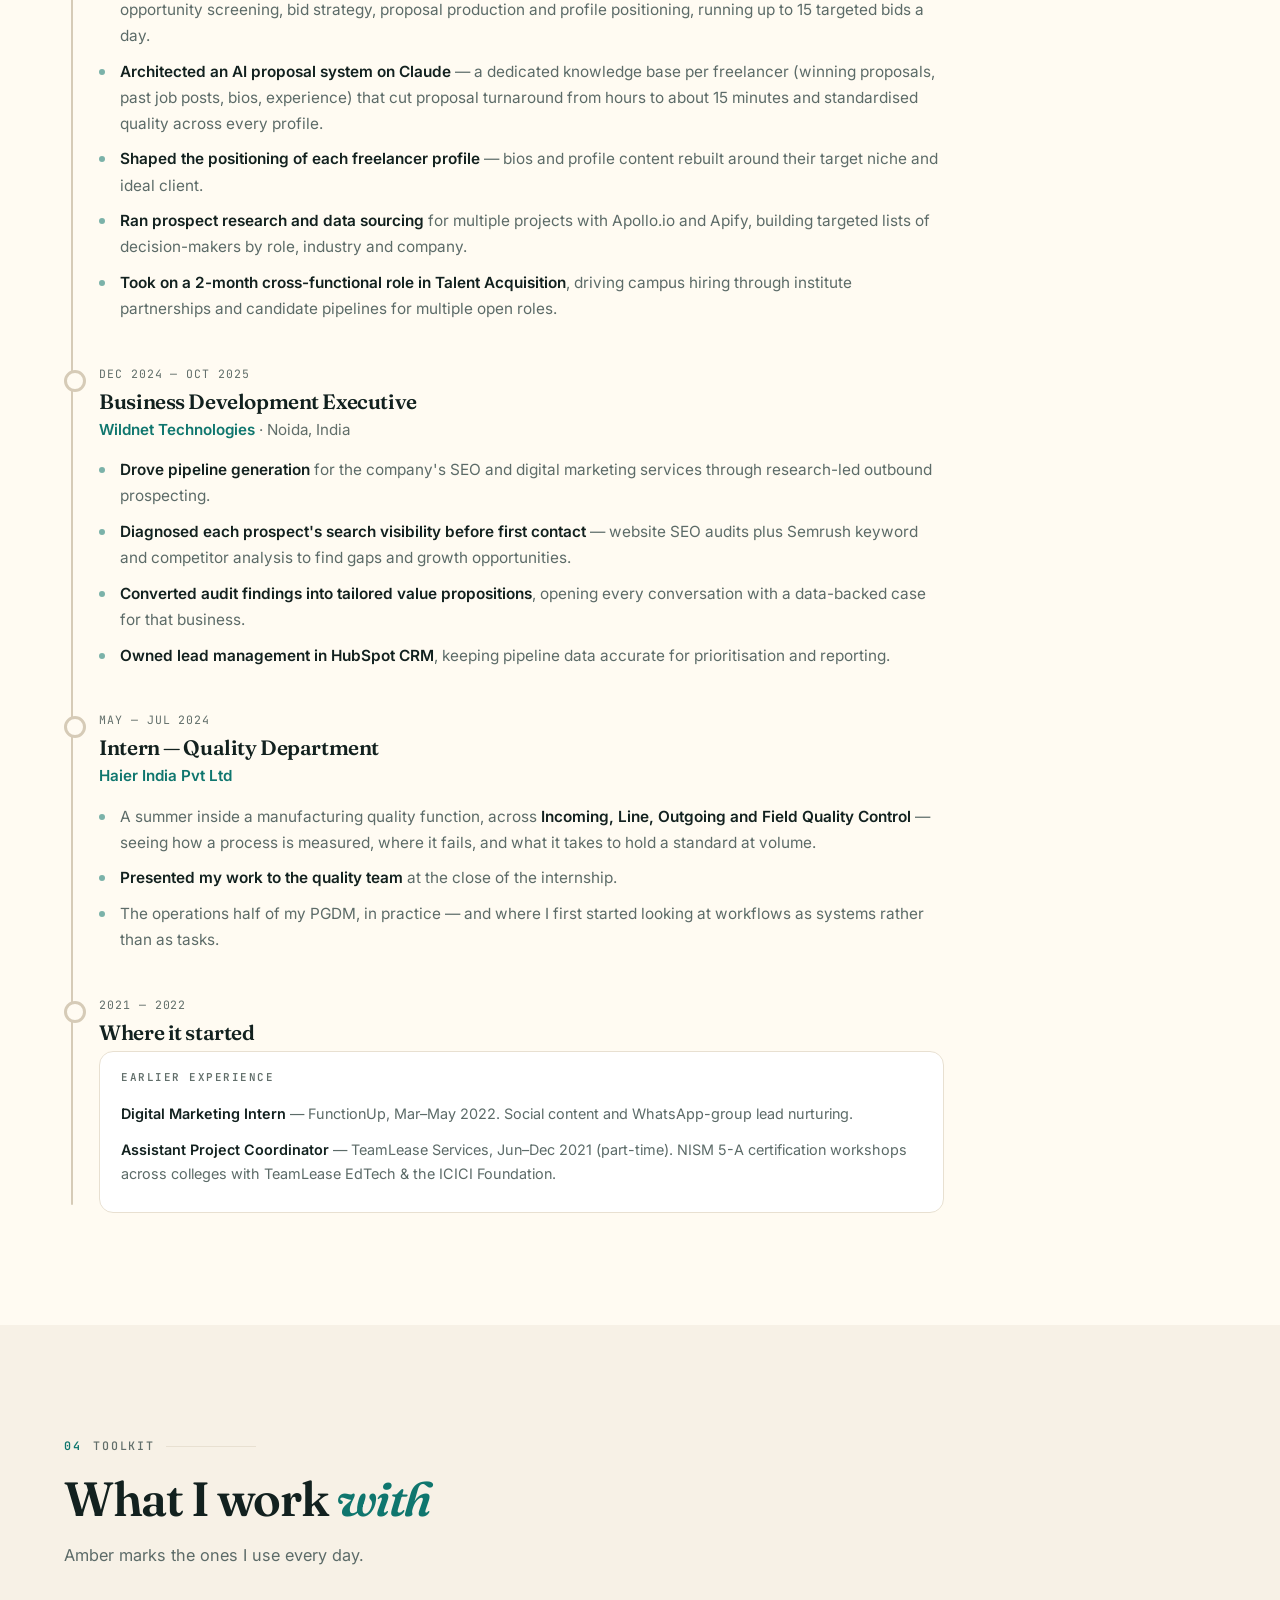
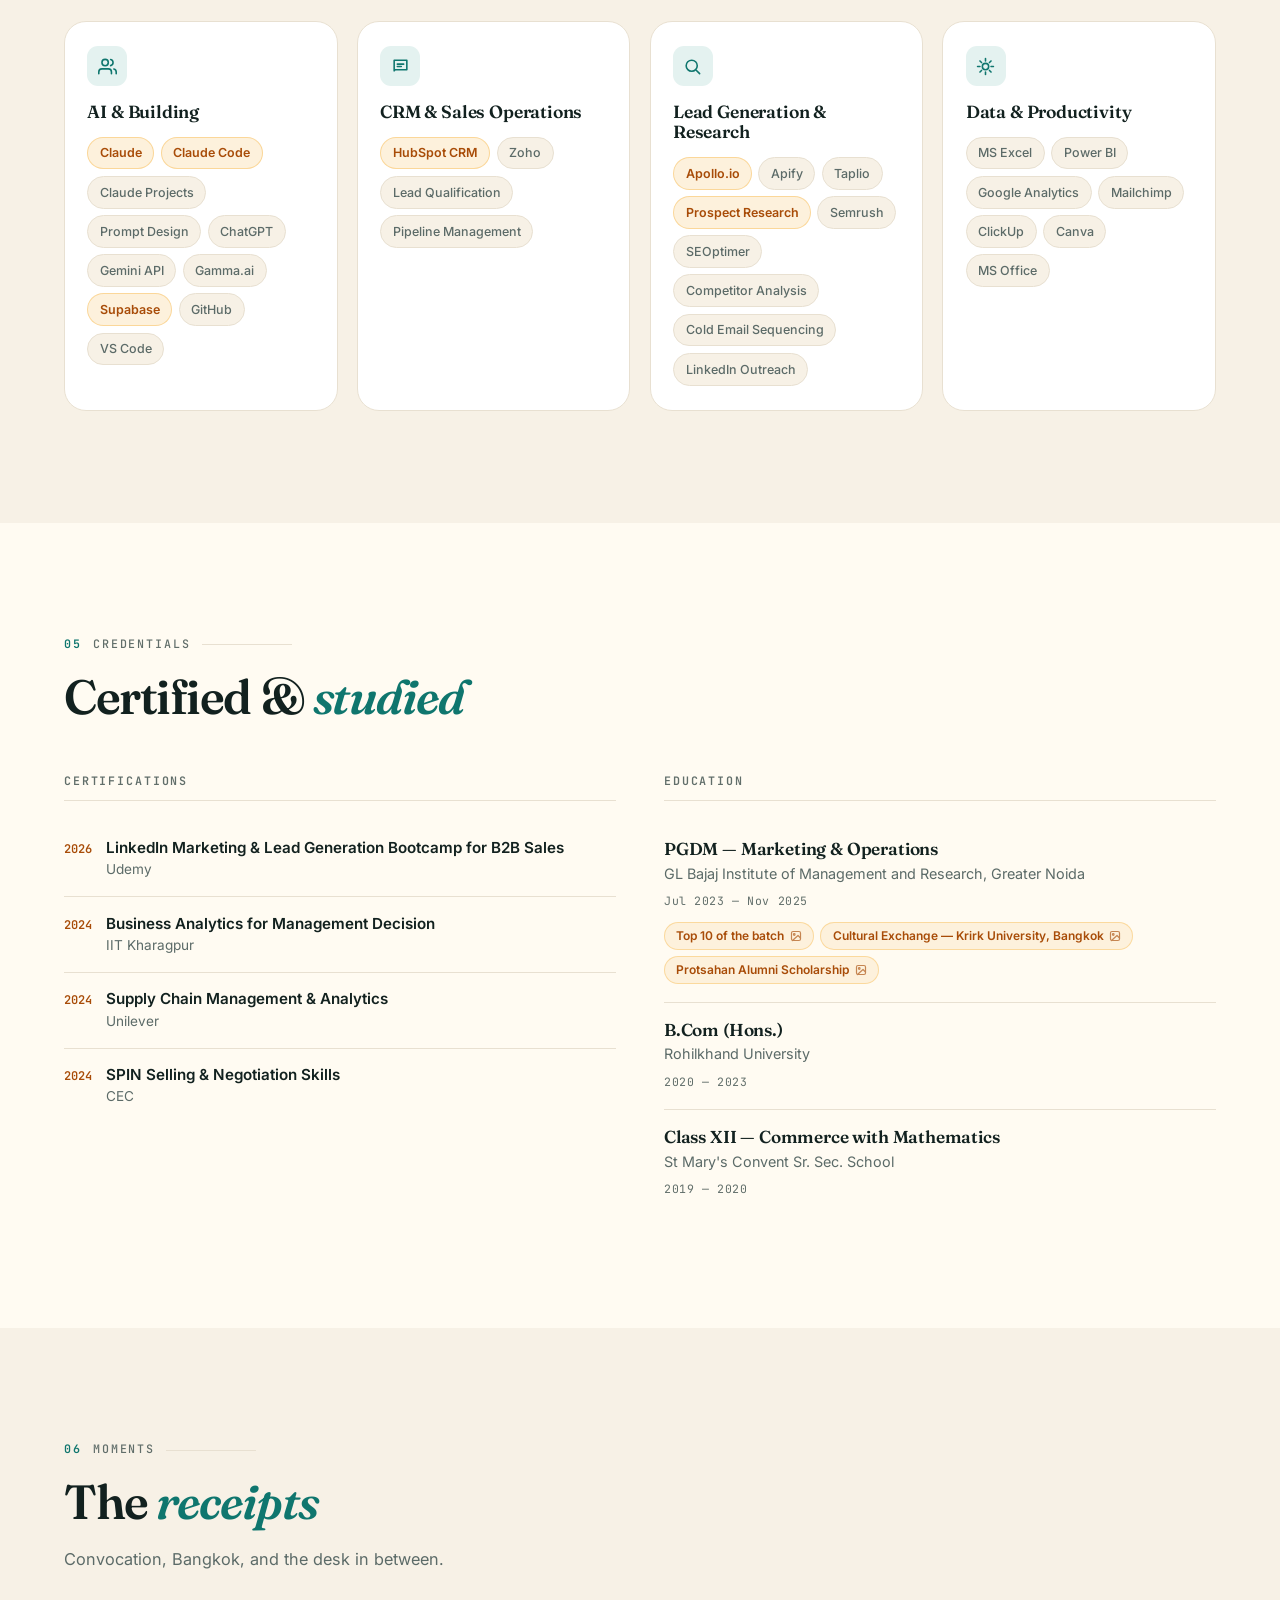
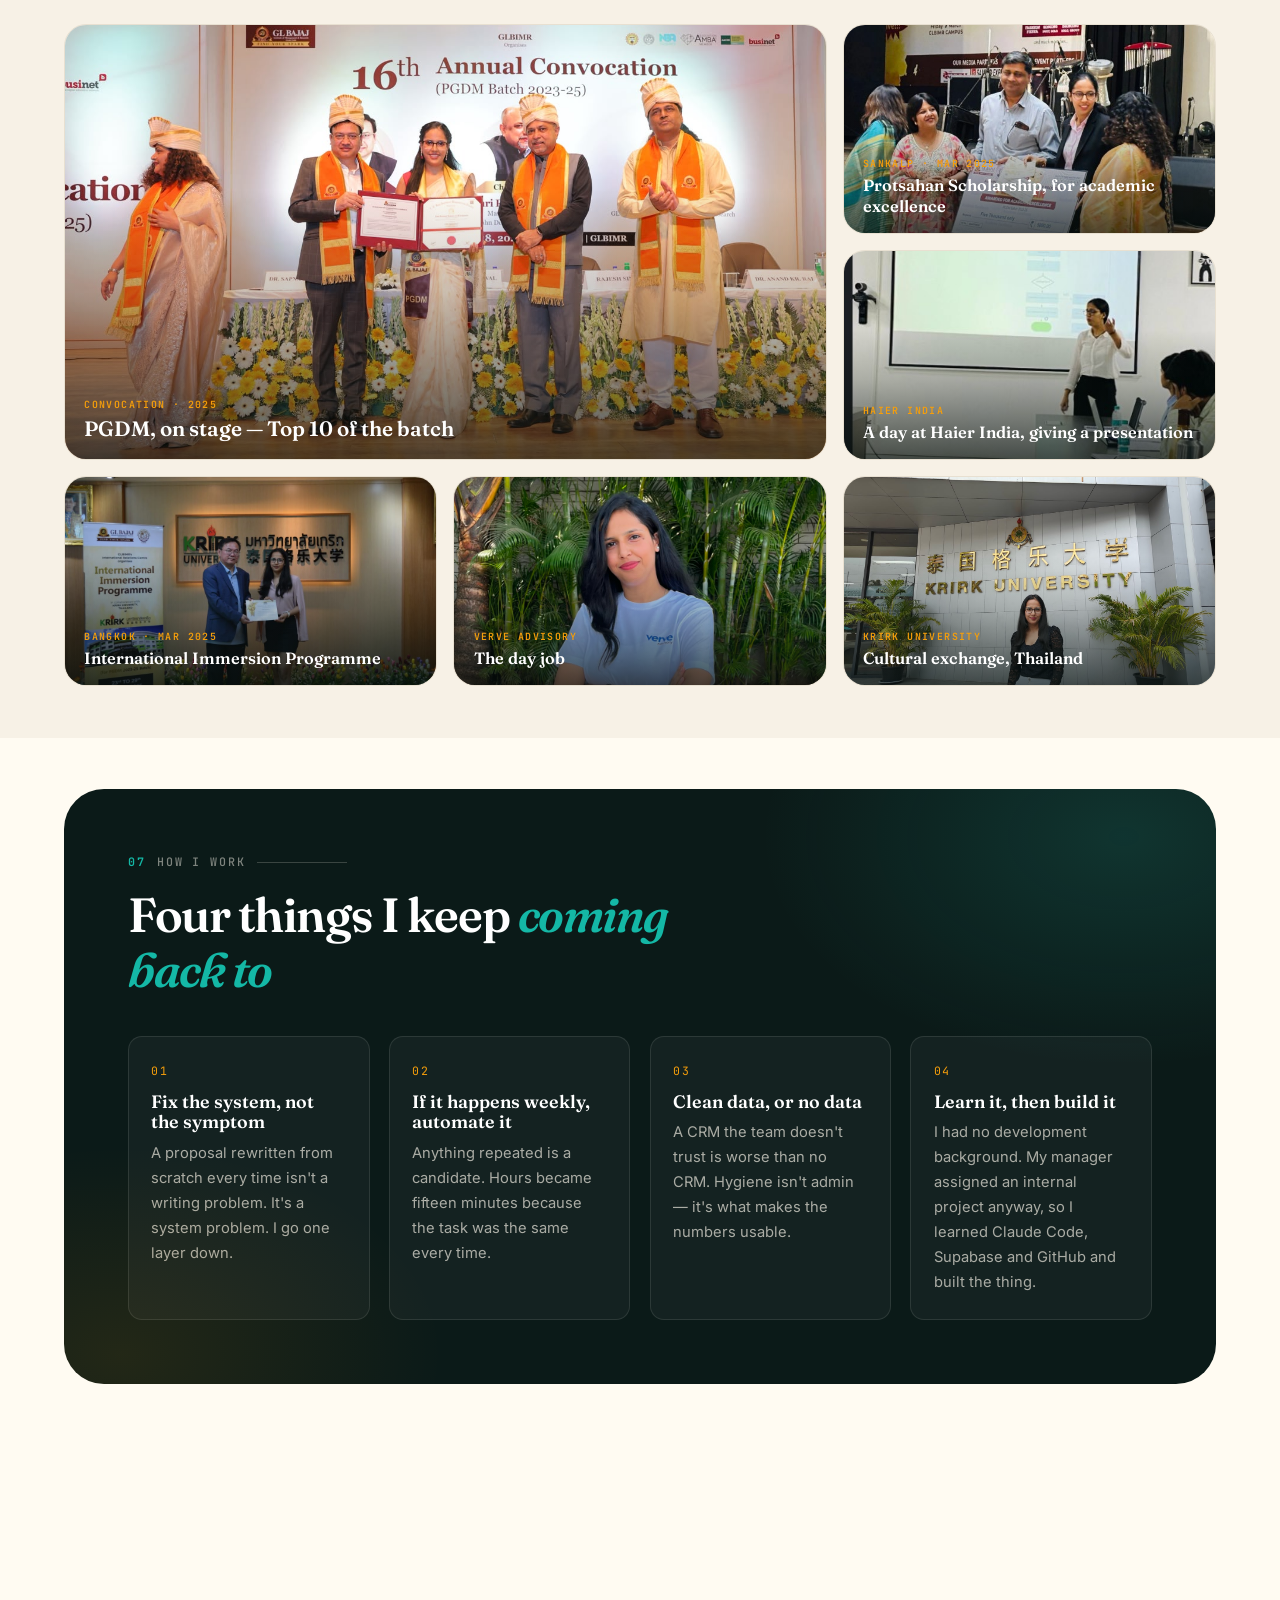
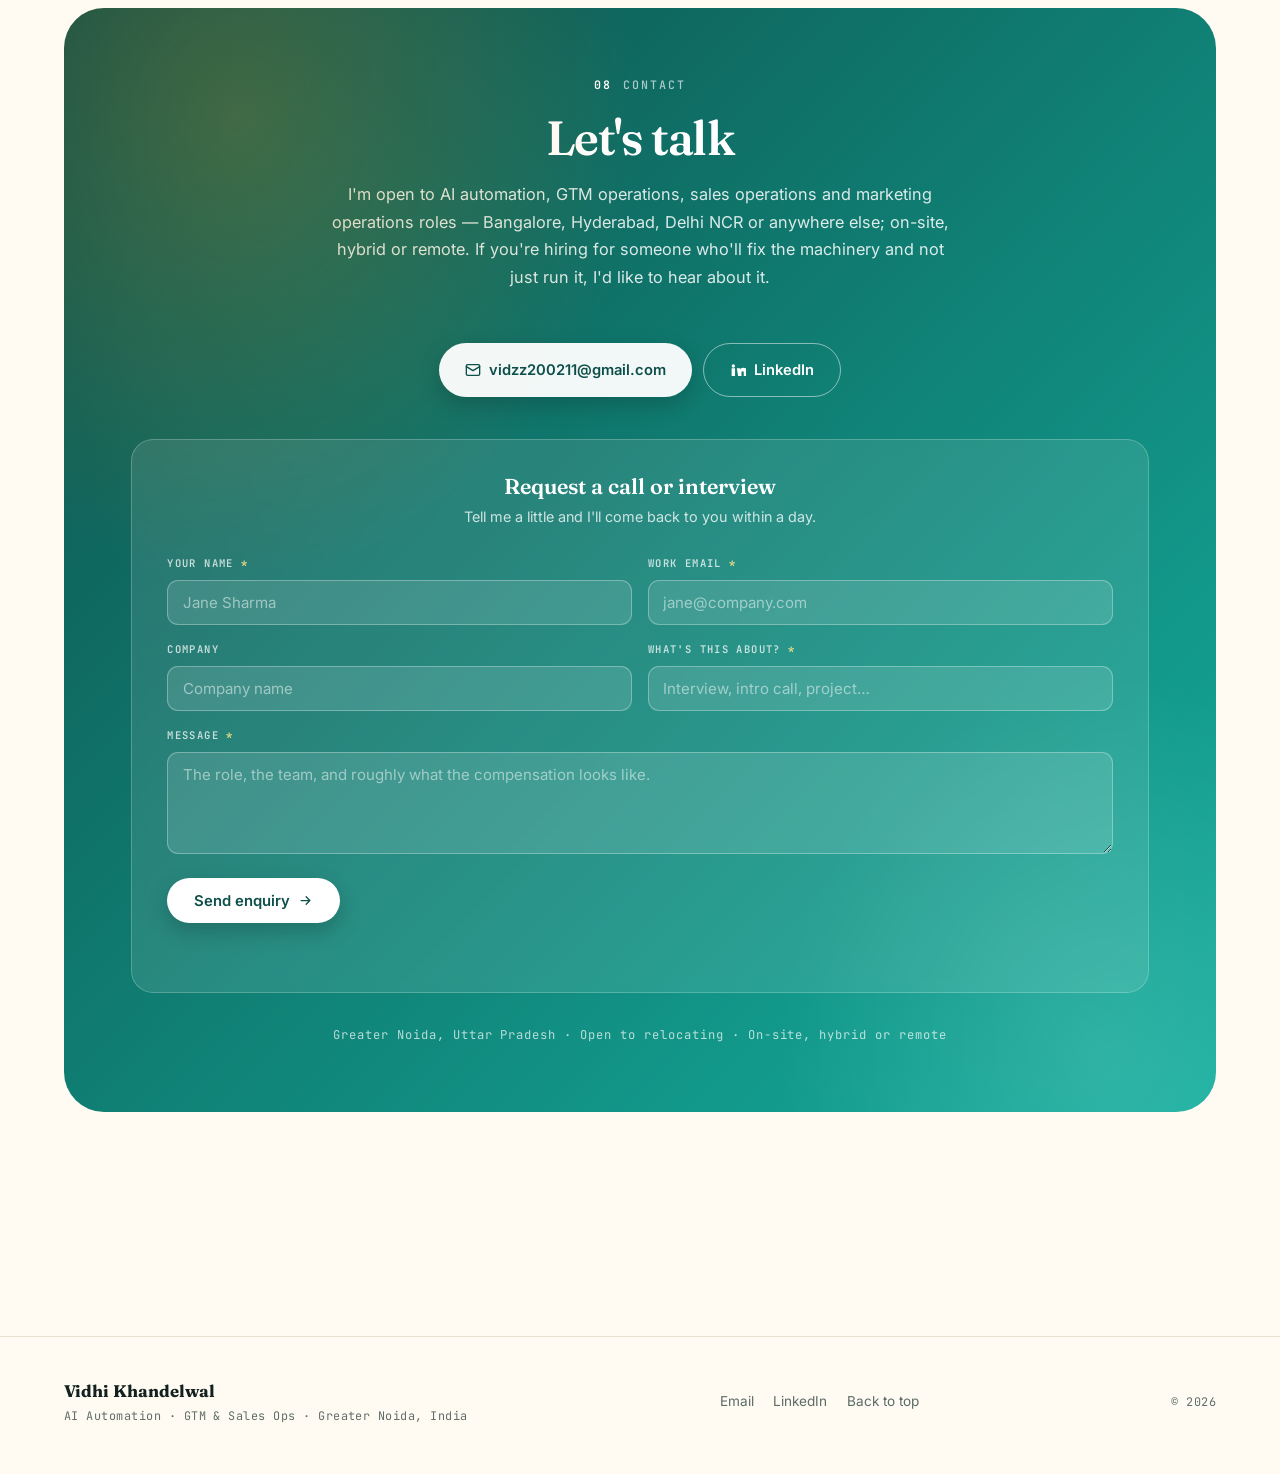
==== commit eeca0347: "Add an Ala demo clip, update Ala's features, show real numbers in the hero - 24 s screen recording o" ====
--- a/portfolio.html
+++ b/portfolio.html
@@ -162,22 +162,22 @@
       <!-- Metric strip -->
       <div class="metrics reveal">
         <div class="metric">
-          <div class="m-val"><span class="count" data-count="2">0</span></div>
+          <div class="m-val"><span class="count" data-count="2">2</span></div>
           <div class="m-lab">Years in B2B business development</div>
           <div class="m-note">2024 → now</div>
         </div>
         <div class="metric">
-          <div class="m-val"><span class="count" data-count="6">0</span><span class="suffix">+</span></div>
+          <div class="m-val"><span class="count" data-count="6">6</span><span class="suffix">+</span></div>
           <div class="m-lab">Freelancer profiles run end to end</div>
           <div class="m-note">screening · bidding · positioning</div>
         </div>
         <div class="metric">
-          <div class="m-val"><span class="count" data-count="15">0</span><span class="suffix">min</span></div>
+          <div class="m-val"><span class="count" data-count="15">15</span><span class="suffix">min</span></div>
           <div class="m-lab">Proposal turnaround with AI</div>
           <div class="m-note">previously hours</div>
         </div>
         <div class="metric">
-          <div class="m-val"><span class="count" data-count="3">0</span></div>
+          <div class="m-val"><span class="count" data-count="3">3</span></div>
           <div class="m-lab">Things I have built</div>
           <div class="m-note">AI workflows · web apps</div>
         </div>
@@ -327,23 +327,32 @@
             <div class="sys-dots"><i></i><i></i><i></i></div>
             <span class="sys-name">AI product / 2026 / live</span>
           </div>
-          <div class="sys-body">
+          <div class="sys-body sys-split">
+            <div class="sys-text">
             <h3>Ala — AI English-Speaking Coach</h3>
             <p class="sys-sub">A voice coach for Hindi-speaking professionals learning spoken English</p>
             <p>
-              Designed and built end to end. Users talk to Ala on their phone like a voice note; the
-              AI writes down exactly what they said, replies out loud like a friend, and marks each
-              mistake word by word with the grammar rule behind it. It shows every sentence in a
-              casual and a professional version, helps fix WhatsApp messages before sending, and turns
-              past mistakes into lessons with practice questions.
+              Designed and built end to end. Users talk to Ala on their phone like a voice note, for up
+              to five minutes at a time; the AI writes down exactly what they said, replies out loud like
+              a friend, and marks every mistake word by word with the tense, formula and rule behind it.
+              It shows each message in a casual and a professional version, helps fix WhatsApp messages
+              before sending, and turns past mistakes into lessons. A daily Today tab builds practice
+              questions from the user's own mistakes plus a short reading to read aloud, with a streak
+              to keep the habit going.
             </p>
             <div class="sys-stack">
               <span>Gemini API</span><span>Speech-to-text</span><span>Prompt design</span><span>Vercel</span><span>Mobile web app</span><span>Claude Code</span>
             </div>
             <p class="sys-note">
               <svg viewBox="0 0 24 24" fill="none" stroke="currentColor" stroke-width="2" stroke-linecap="round" stroke-linejoin="round" aria-hidden="true"><rect x="3" y="11" width="18" height="11" rx="2"/><path d="M7 11V7a5 5 0 0 1 10 0v4"/></svg>
-              Private app with a passcode; happy to demo it in an interview.
+              Private app with a passcode. The clip shows a real session, sped up; happy to demo it live in an interview.
             </p>
+            </div>
+            <figure class="demo-phone">
+              <video src="photos/ala-demo.mp4" poster="photos/ala-demo-poster.jpg" autoplay muted loop playsinline preload="metadata"
+                     aria-label="Ala demo: a spoken message is written down word for word, then every mistake is corrected"></video>
+              <figcaption>Real session · sped up · 24 s</figcaption>
+            </figure>
           </div>
           <div class="readout">
             <div class="before">
@@ -948,7 +957,7 @@
   </button>
 
   <figure class="lb-figure">
-    <img id="lbImage" src="" alt="">
+    <img id="lbImage" alt="">
     <figcaption class="lb-caption">
       <span id="lbTitle"></span>
       <a id="lbVerify" class="lb-verify" target="_blank" rel="noopener" hidden>
--- a/styles.css
+++ b/styles.css
@@ -419,6 +419,8 @@
   min-height: 1.6em;
 }
 .hero-typeline .typed { color: var(--ink); font-weight: 600; }
+/* On phones the longest phrase wraps to two lines; keep room for both so the text below doesn't jump. */
+@media (max-width: 600px) { .hero-typeline { min-height: 3.4em; } }
 .caret {
   display: inline-block;
   width: 2px;
@@ -789,6 +791,39 @@
   line-height: 1.5;
 }
 .sys-note svg { width: 14px; height: 14px; flex: none; margin-top: 0.25rem; }
+
+/* Ala demo clip, in a phone frame beside the text */
+.sys-split {
+  display: grid;
+  grid-template-columns: 1fr 210px;
+  gap: 1.8rem;
+  align-items: start;
+}
+.demo-phone { margin: 0; }
+.demo-phone video {
+  display: block;
+  width: 100%;
+  aspect-ratio: 1 / 2;
+  object-fit: cover;
+  border: 6px solid #12211f;
+  outline: 1px solid var(--line-strong);
+  border-radius: 28px;
+  background: var(--bg-alt);
+  box-shadow: var(--shadow-lg);
+}
+.demo-phone figcaption {
+  font-family: var(--font-mono);
+  font-size: 0.66rem;
+  letter-spacing: 0.06em;
+  text-transform: uppercase;
+  color: var(--ink-faint);
+  text-align: center;
+  margin-top: 0.6rem;
+}
+@media (max-width: 780px) {
+  .sys-split { grid-template-columns: 1fr; }
+  .demo-phone { width: min(240px, 70%); margin: 0 auto; }
+}
 
 /* Project screenshots */
 .shots {
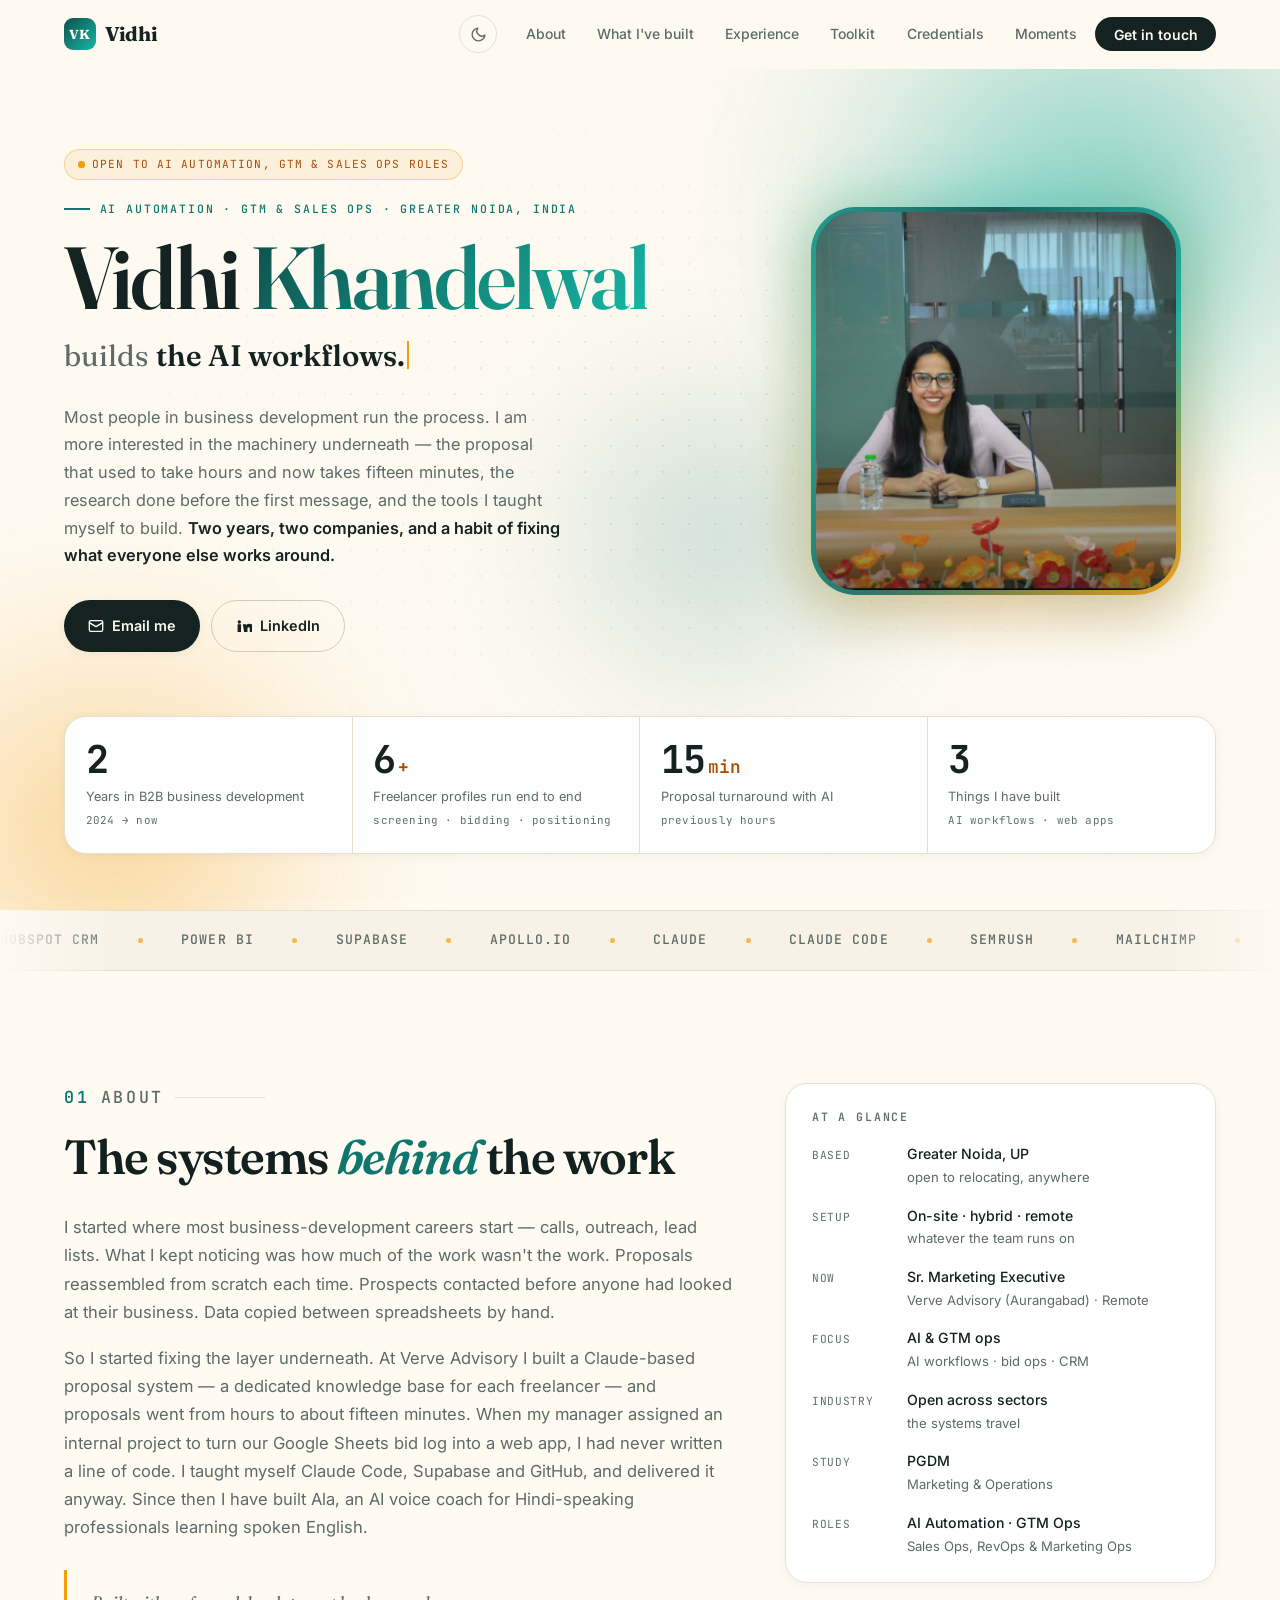
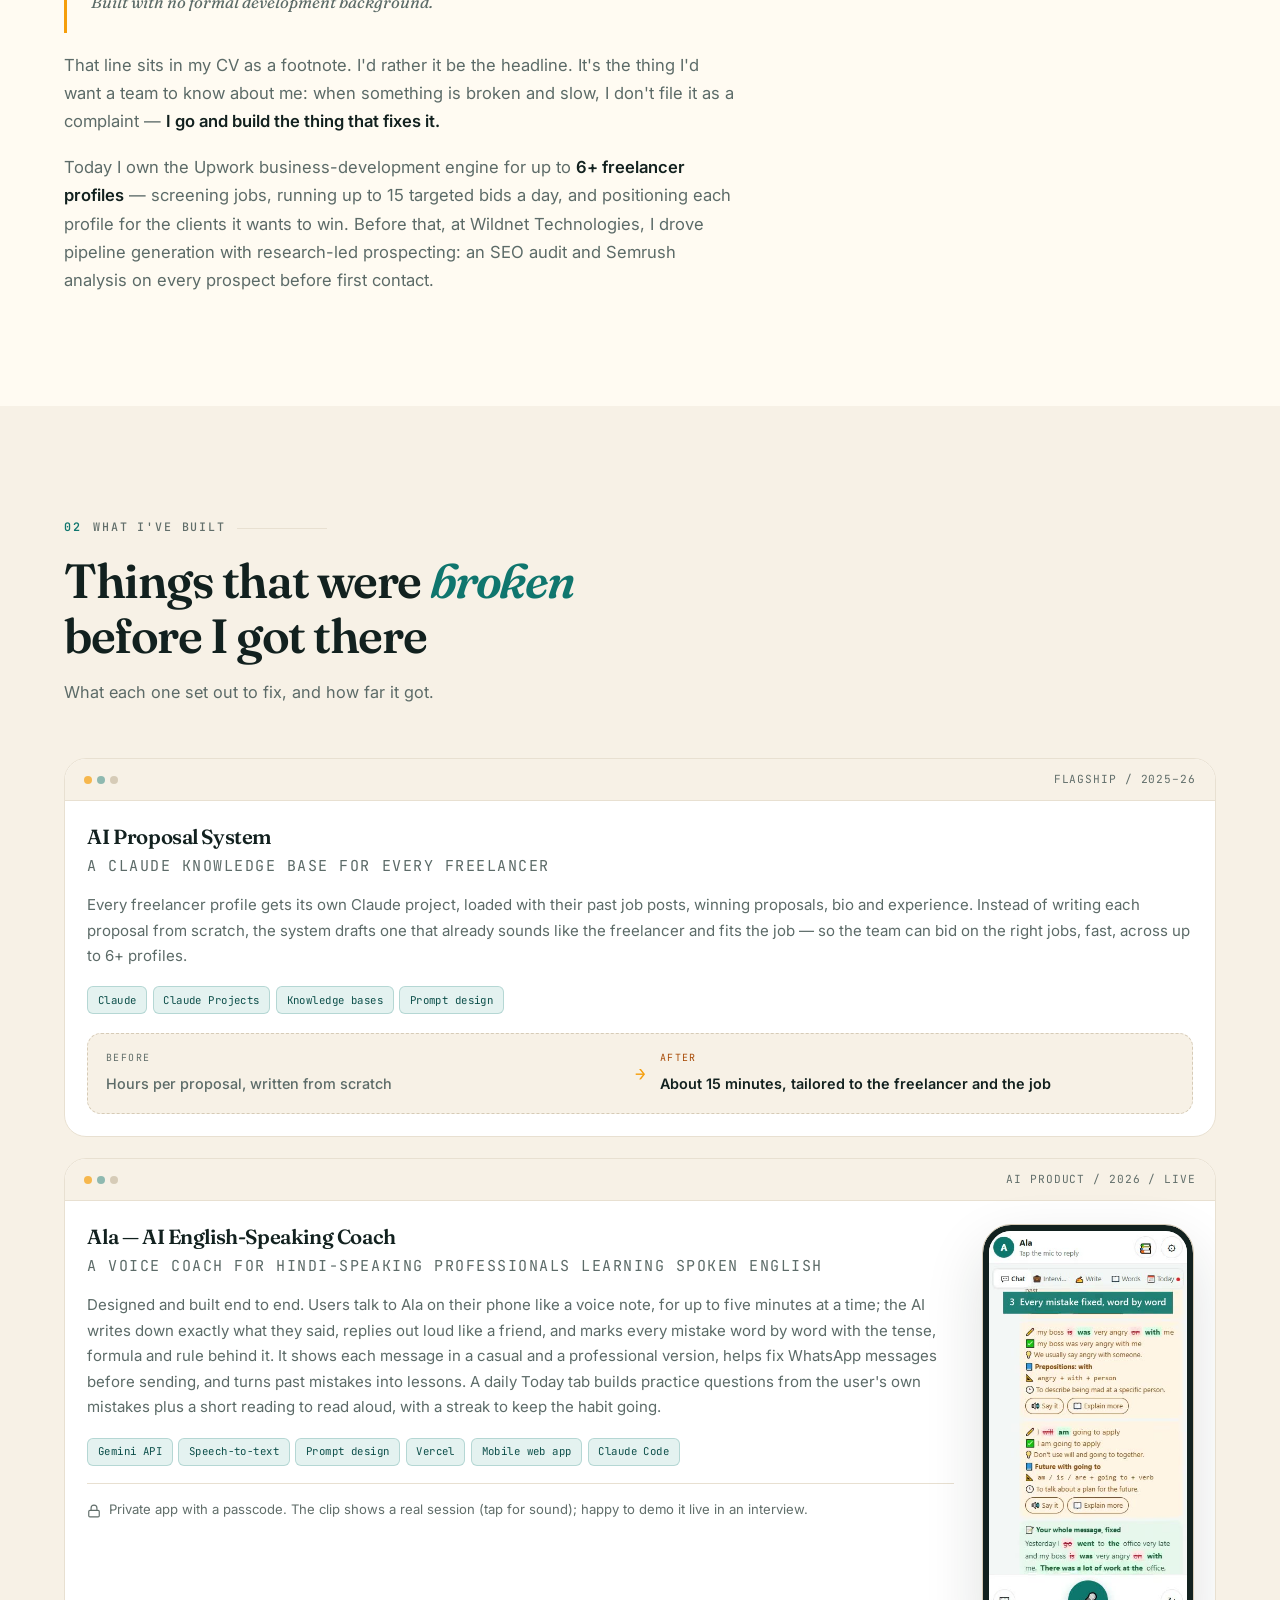
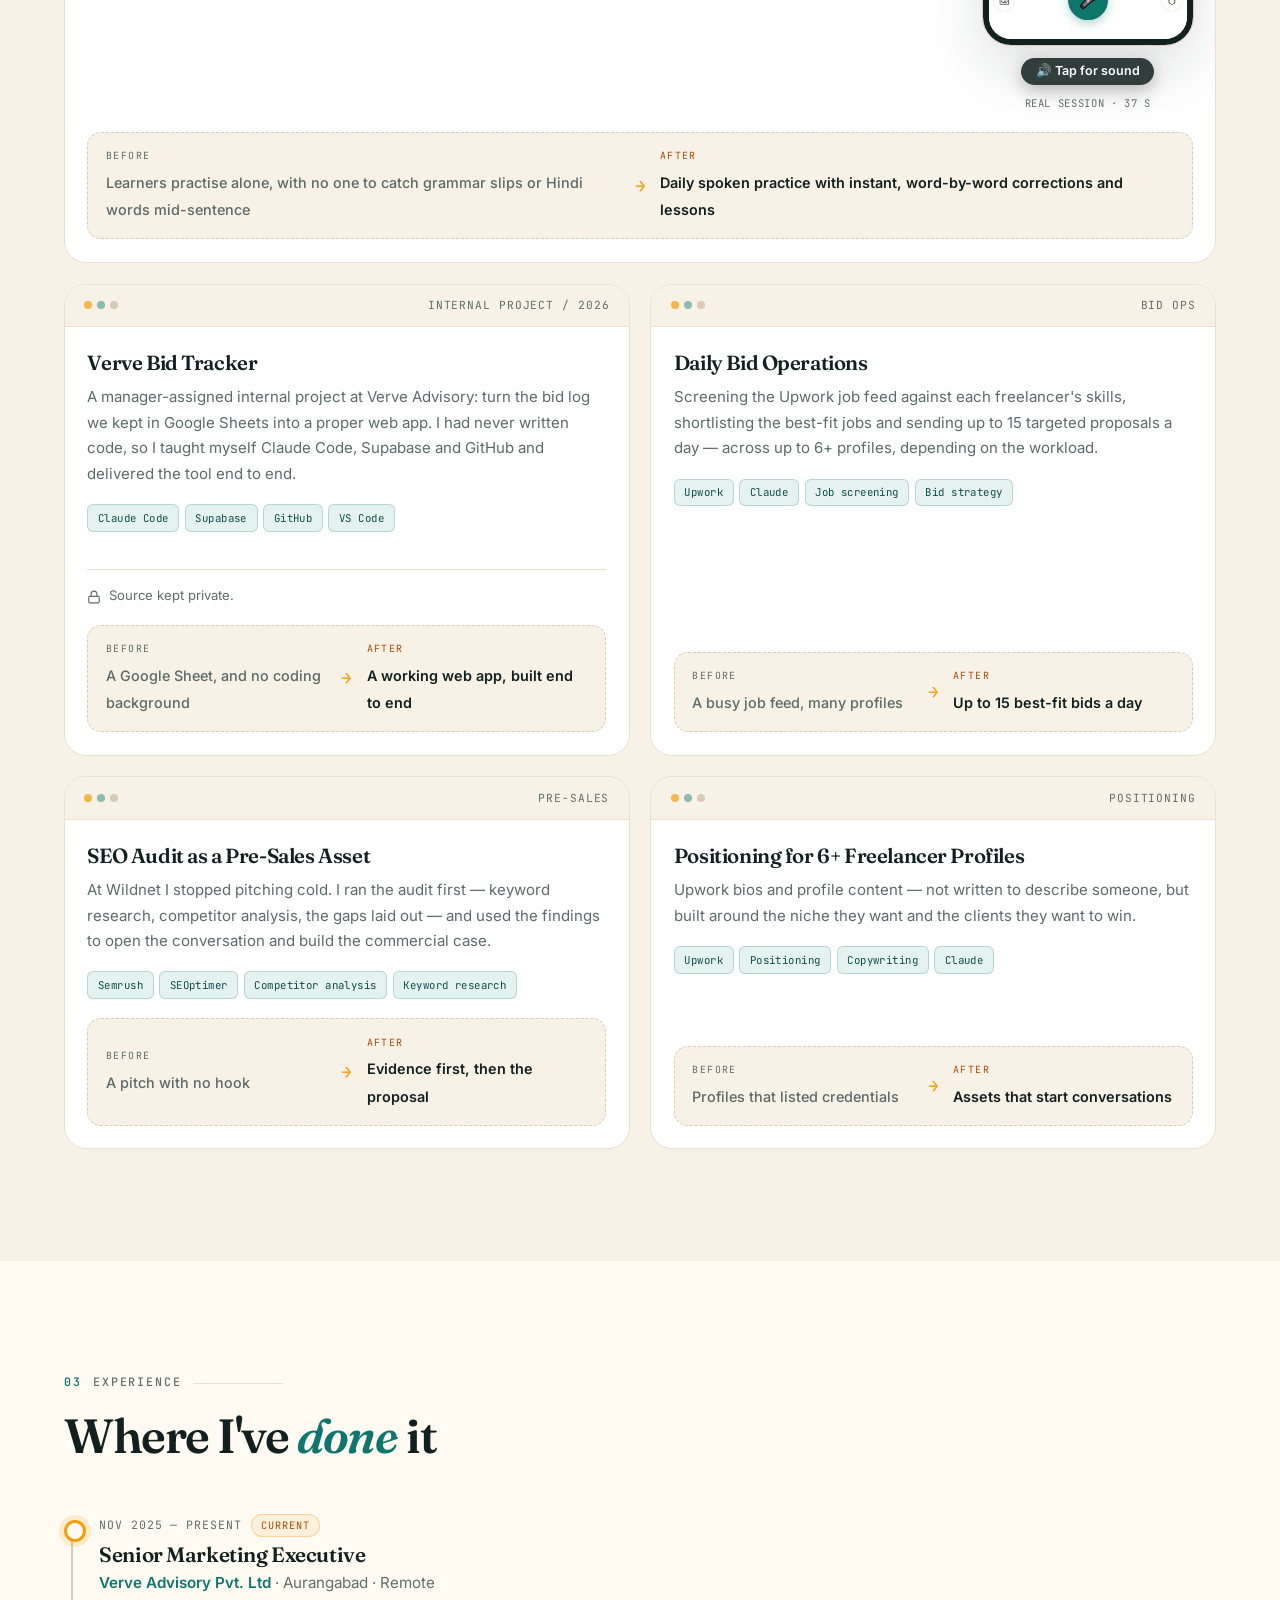
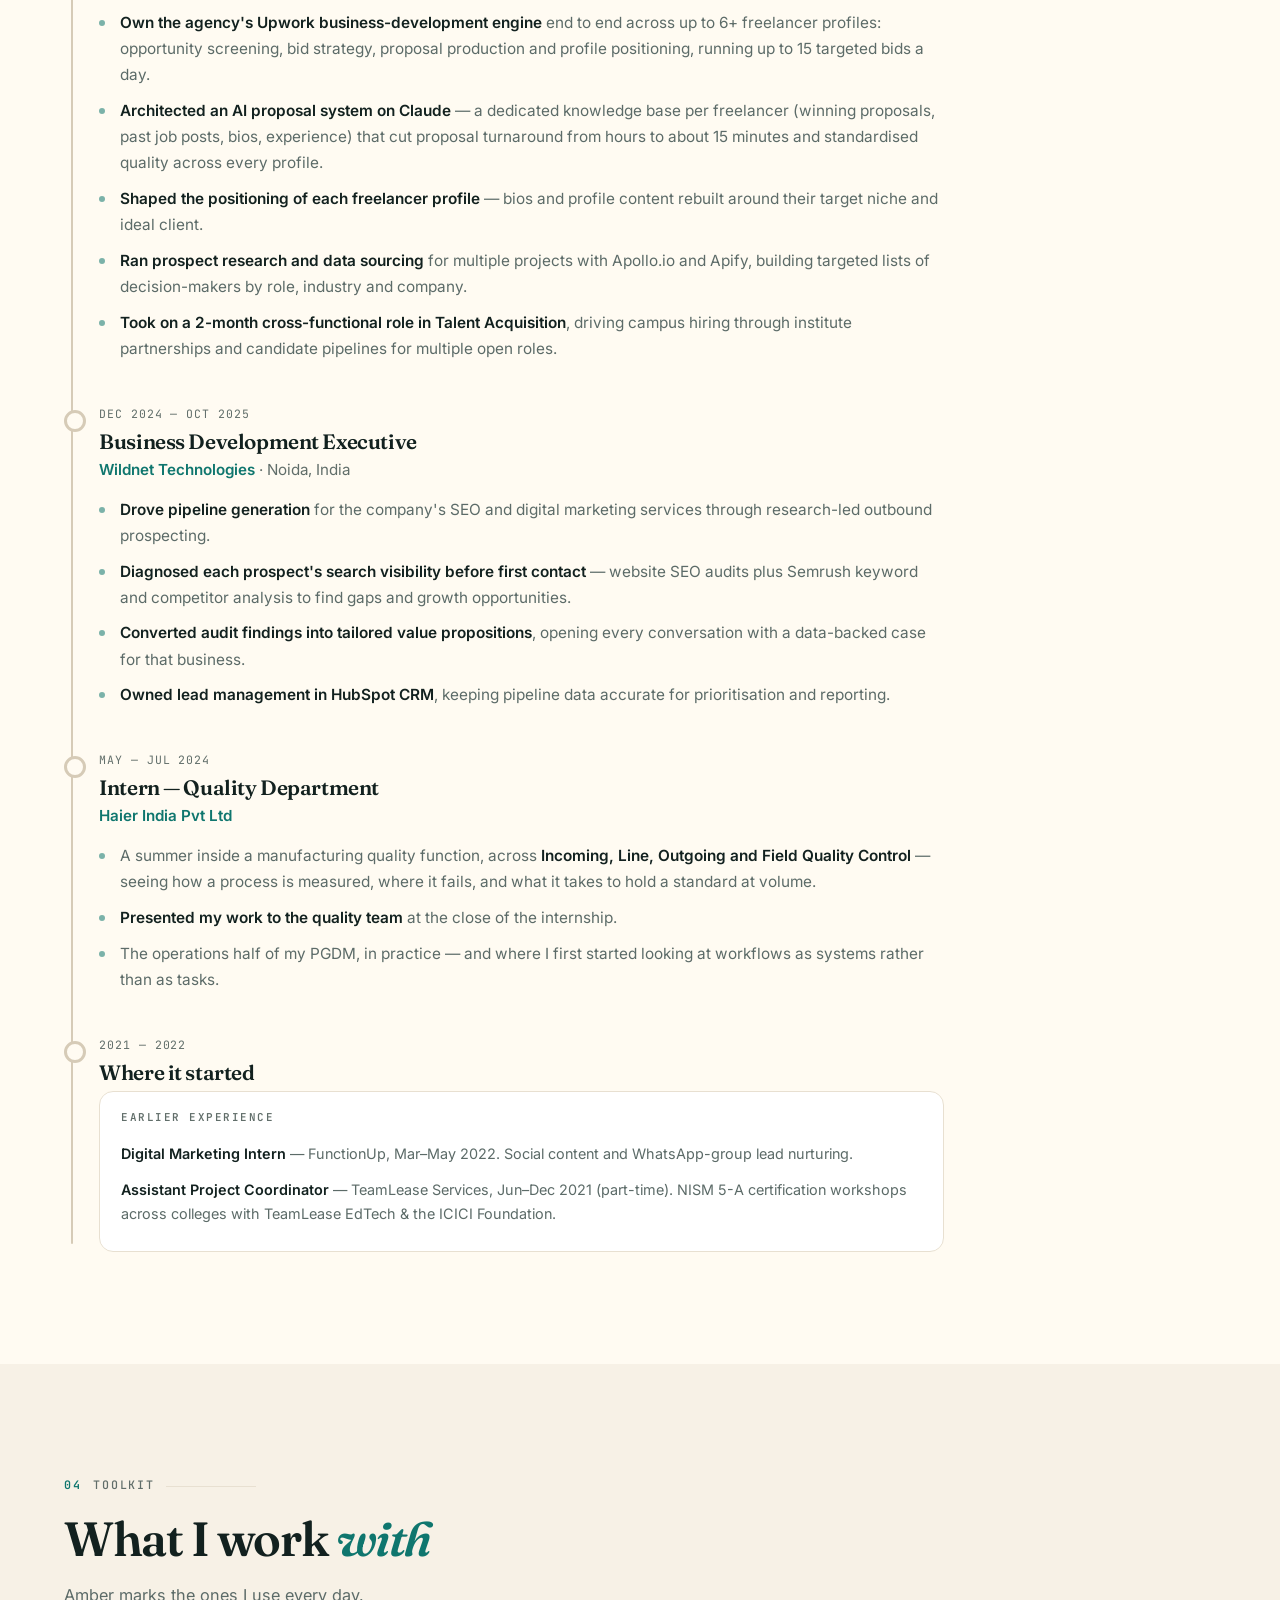
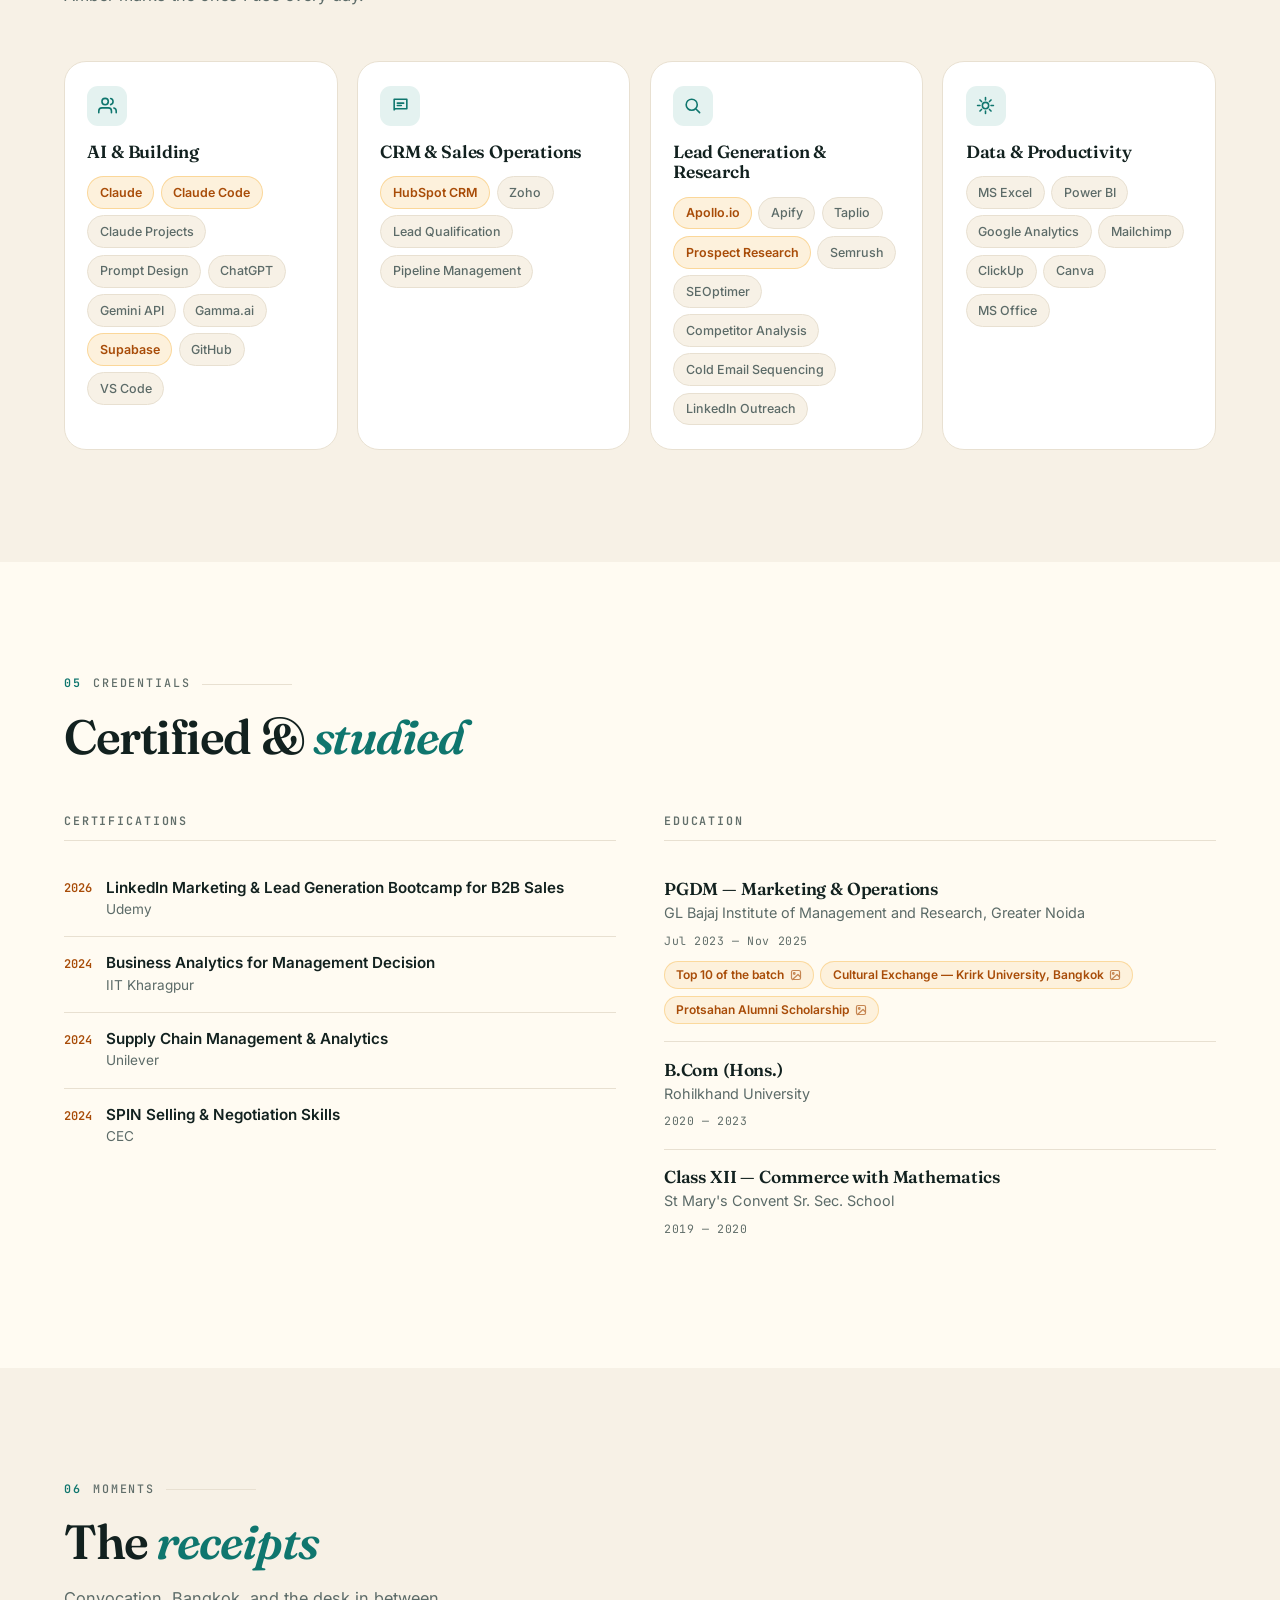
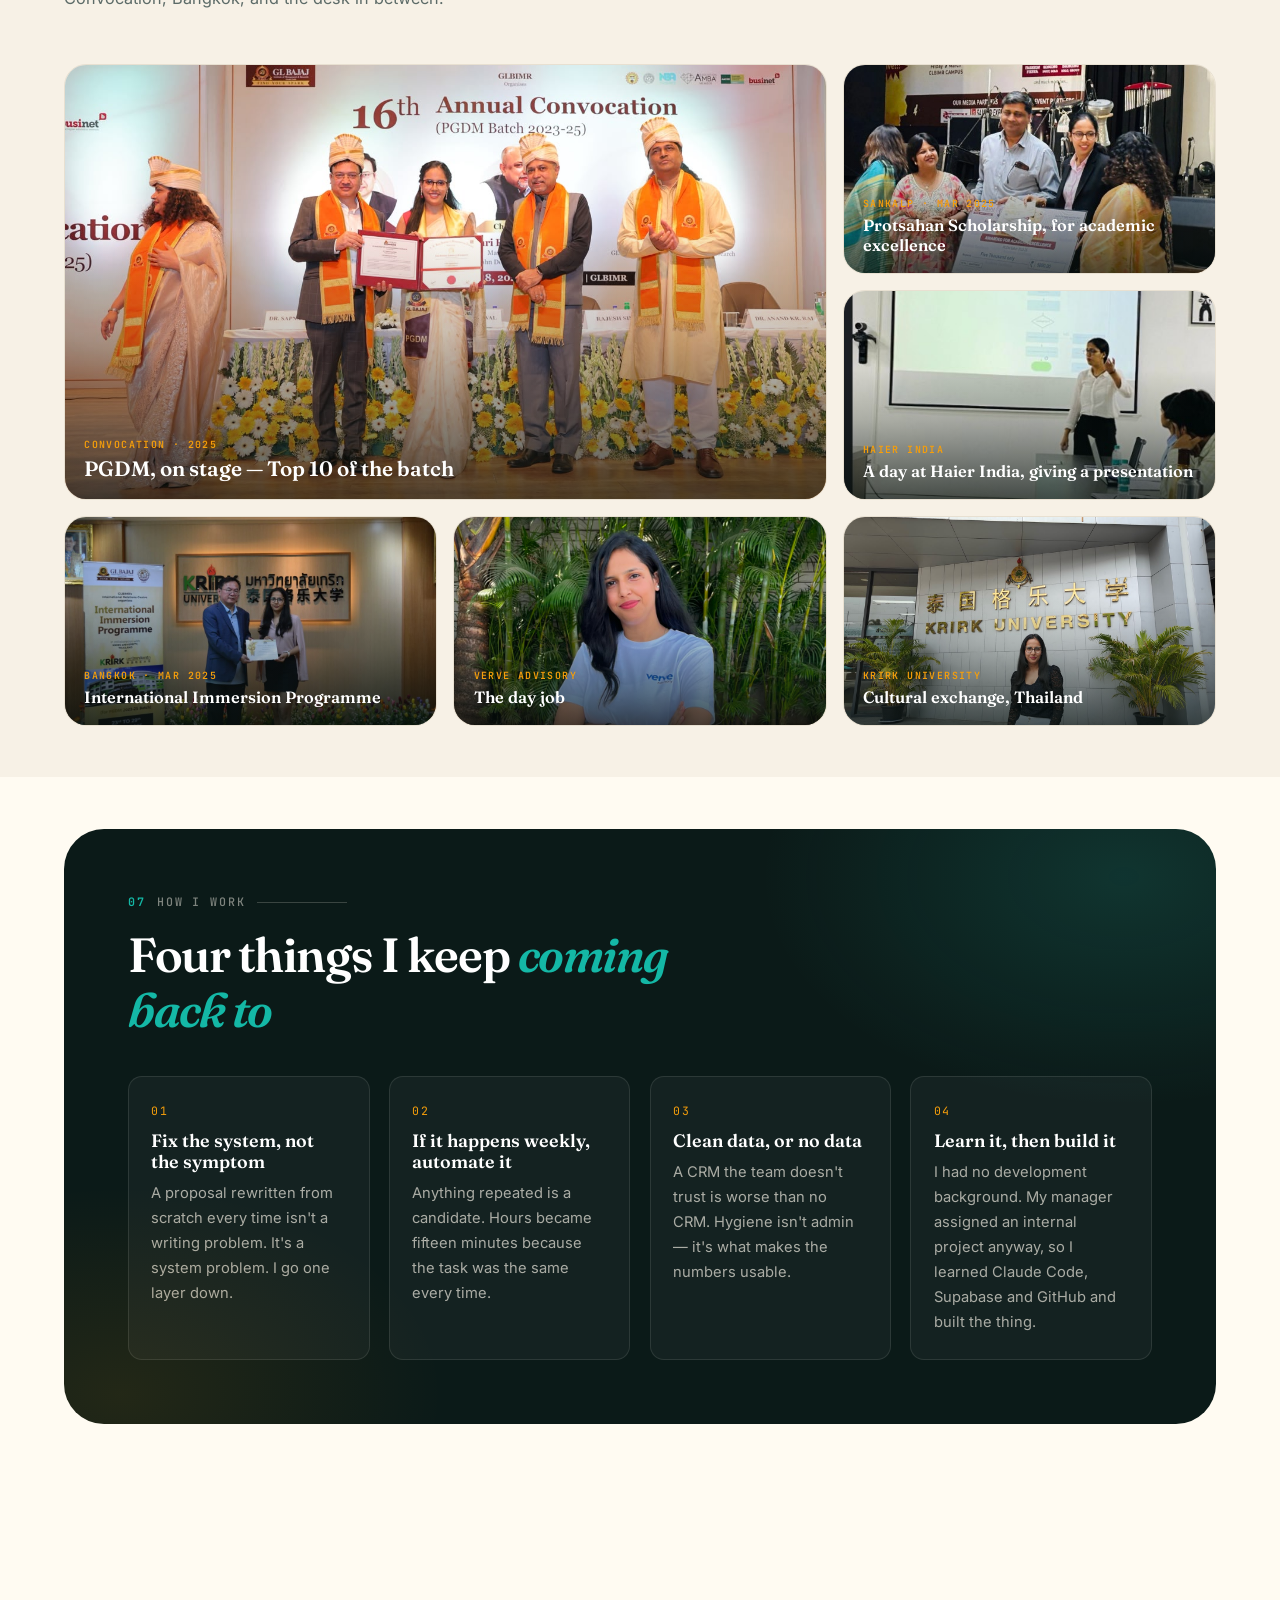
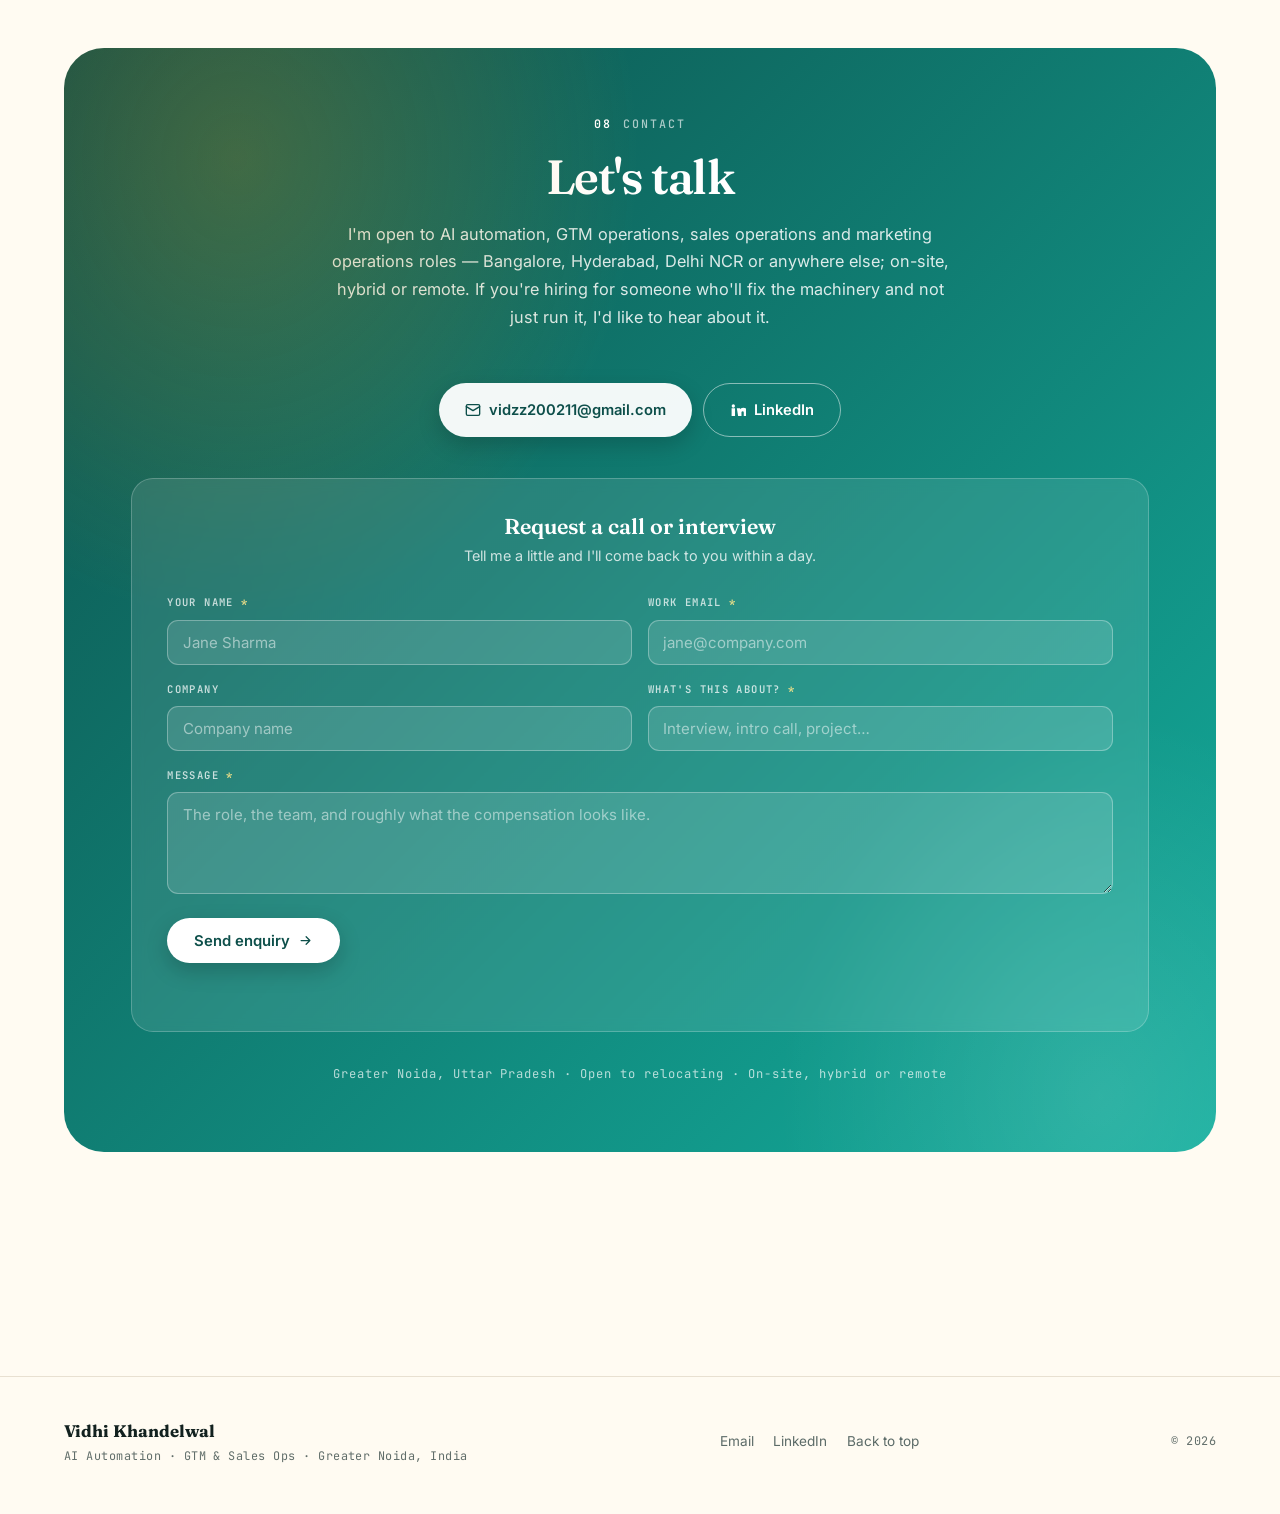
==== commit 1fe0c494: "Give the Ala demo sound, with a tap-for-sound button; fix reduced-motion crash - New clip with the l" ====
--- a/portfolio.html
+++ b/portfolio.html
@@ -345,13 +345,14 @@
             </div>
             <p class="sys-note">
               <svg viewBox="0 0 24 24" fill="none" stroke="currentColor" stroke-width="2" stroke-linecap="round" stroke-linejoin="round" aria-hidden="true"><rect x="3" y="11" width="18" height="11" rx="2"/><path d="M7 11V7a5 5 0 0 1 10 0v4"/></svg>
-              Private app with a passcode. The clip shows a real session, sped up; happy to demo it live in an interview.
+              Private app with a passcode. The clip shows a real session (tap for sound); happy to demo it live in an interview.
             </p>
             </div>
             <figure class="demo-phone">
-              <video src="photos/ala-demo.mp4" poster="photos/ala-demo-poster.jpg" autoplay muted loop playsinline preload="metadata"
-                     aria-label="Ala demo: a spoken message is written down word for word, then every mistake is corrected"></video>
-              <figcaption>Real session · sped up · 24 s</figcaption>
+              <video src="photos/ala-demo-v2.mp4" poster="photos/ala-demo-poster.jpg" autoplay muted loop playsinline preload="metadata"
+                     aria-label="Ala demo: a learner speaks a message with mistakes, Ala writes it down word for word, corrects every mistake and replies out loud"></video>
+              <button class="demo-sound" type="button" aria-pressed="false">🔊 Tap for sound</button>
+              <figcaption>Real session · 37 s</figcaption>
             </figure>
           </div>
           <div class="readout">
--- a/styles.css
+++ b/styles.css
@@ -799,7 +799,21 @@
   gap: 1.8rem;
   align-items: start;
 }
-.demo-phone { margin: 0; }
+.demo-phone { margin: 0; text-align: center; }
+.demo-sound {
+  display: inline-block;
+  margin-top: 0.8rem;
+  padding: 0.45rem 0.9rem;
+  border: 0;
+  border-radius: 999px;
+  background: rgba(18, 33, 31, 0.86);
+  color: #fff;
+  font: 600 0.78rem/1 var(--font-body, inherit);
+  white-space: nowrap;
+  cursor: pointer;
+  box-shadow: 0 6px 18px rgba(0, 0, 0, 0.25);
+}
+.demo-sound:hover { background: #0f766e; }
 .demo-phone video {
   display: block;
   width: 100%;
